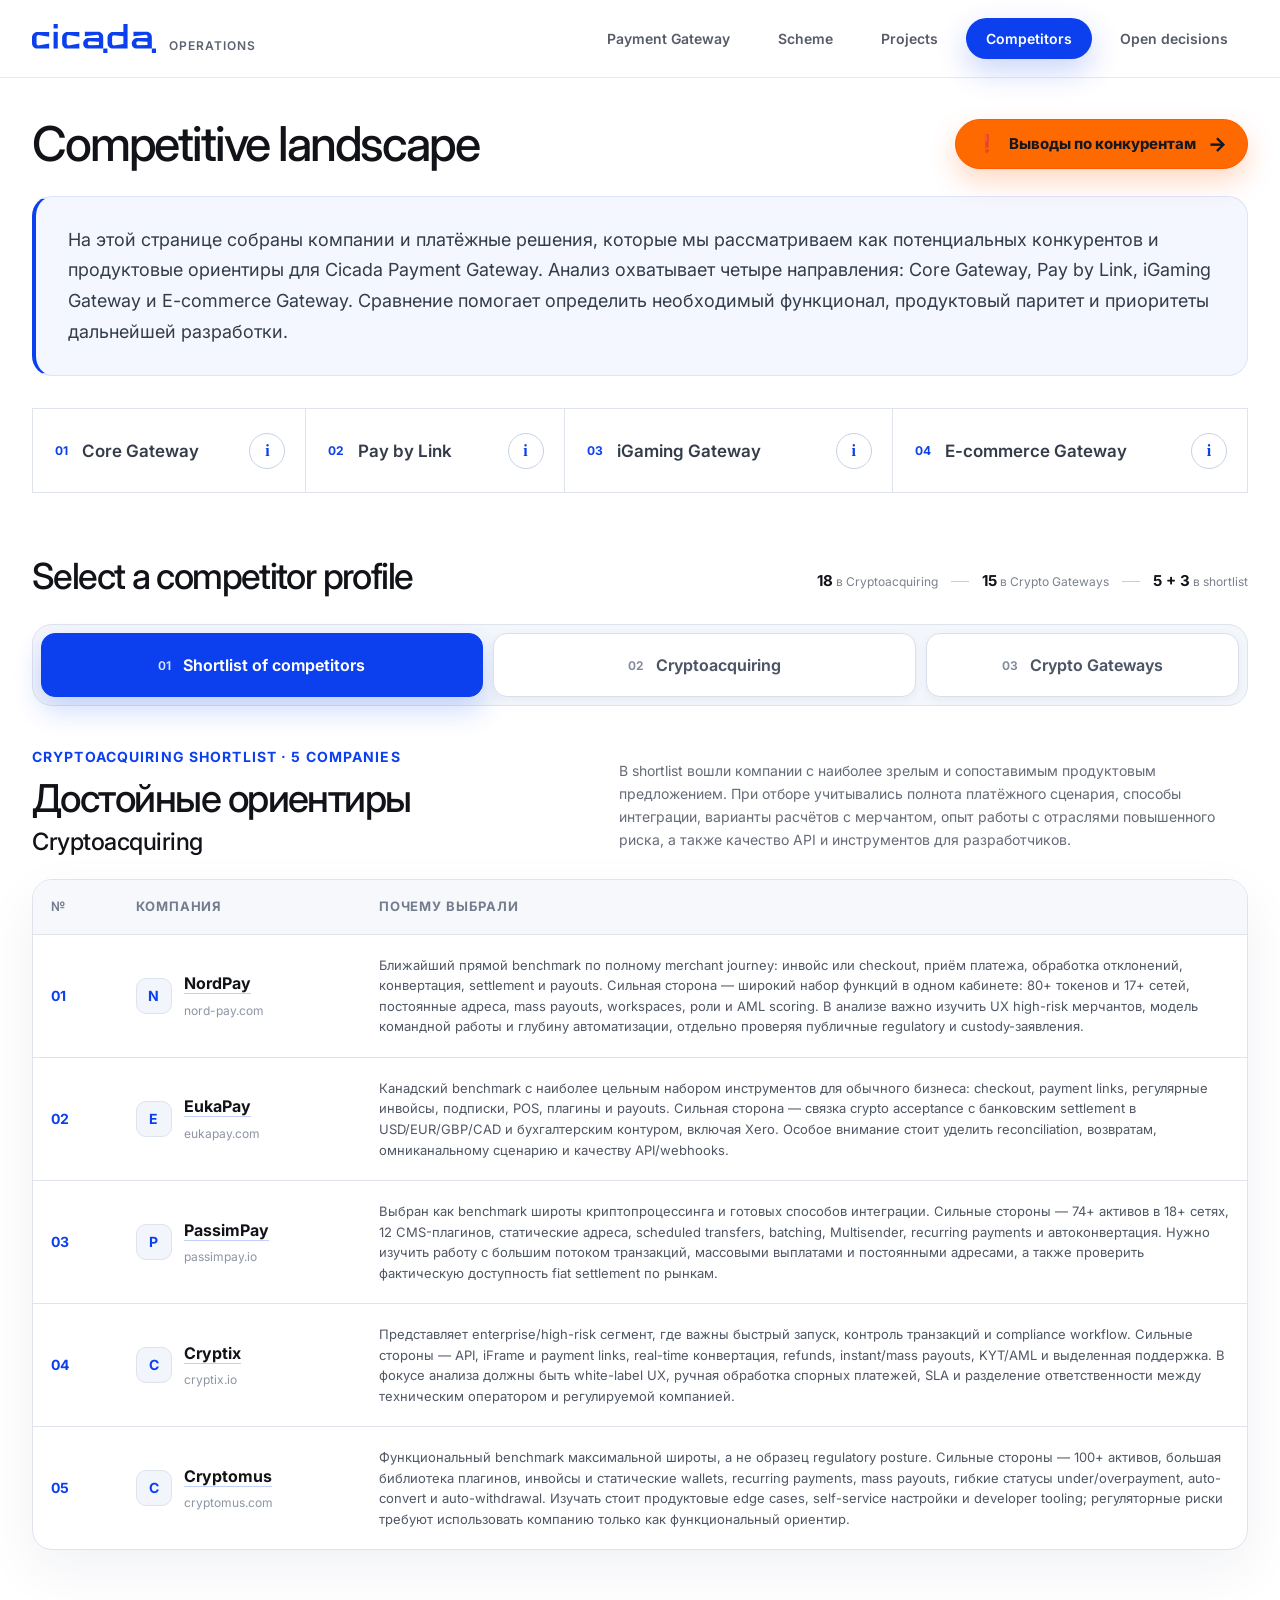
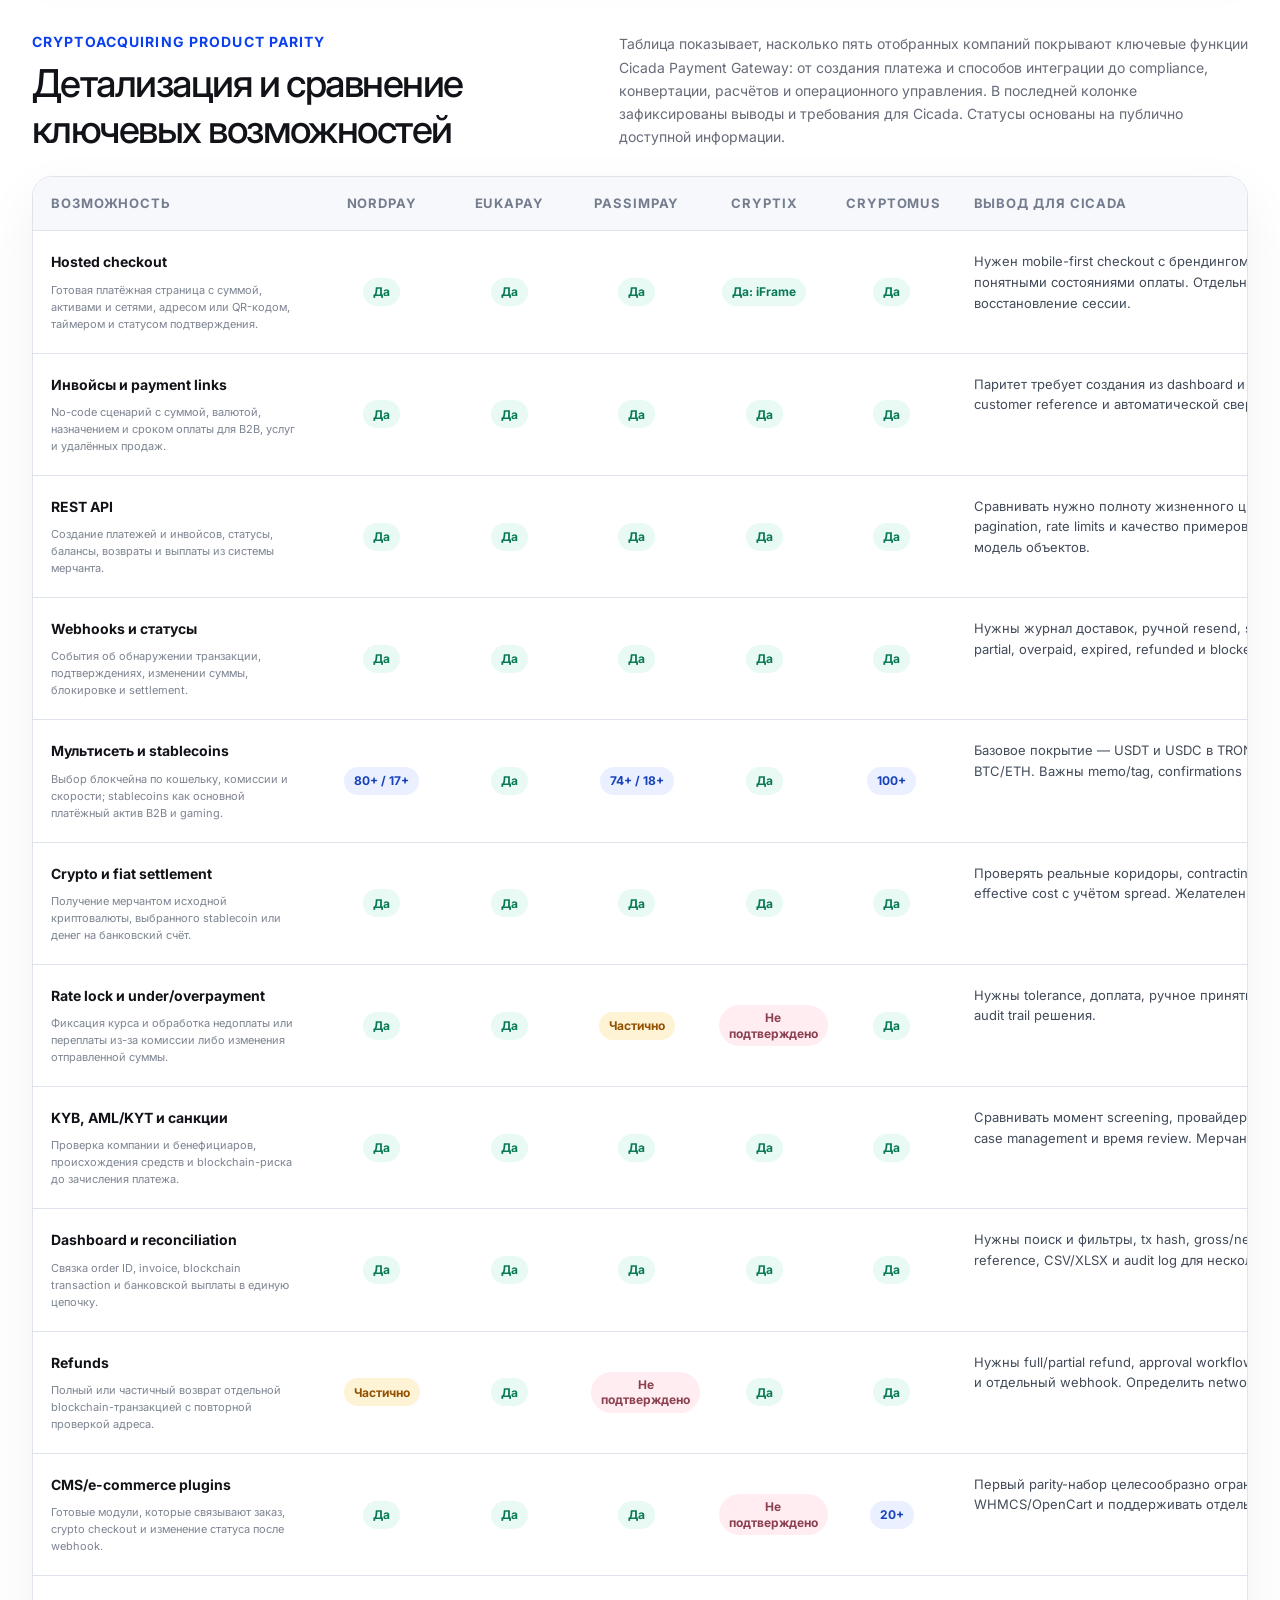
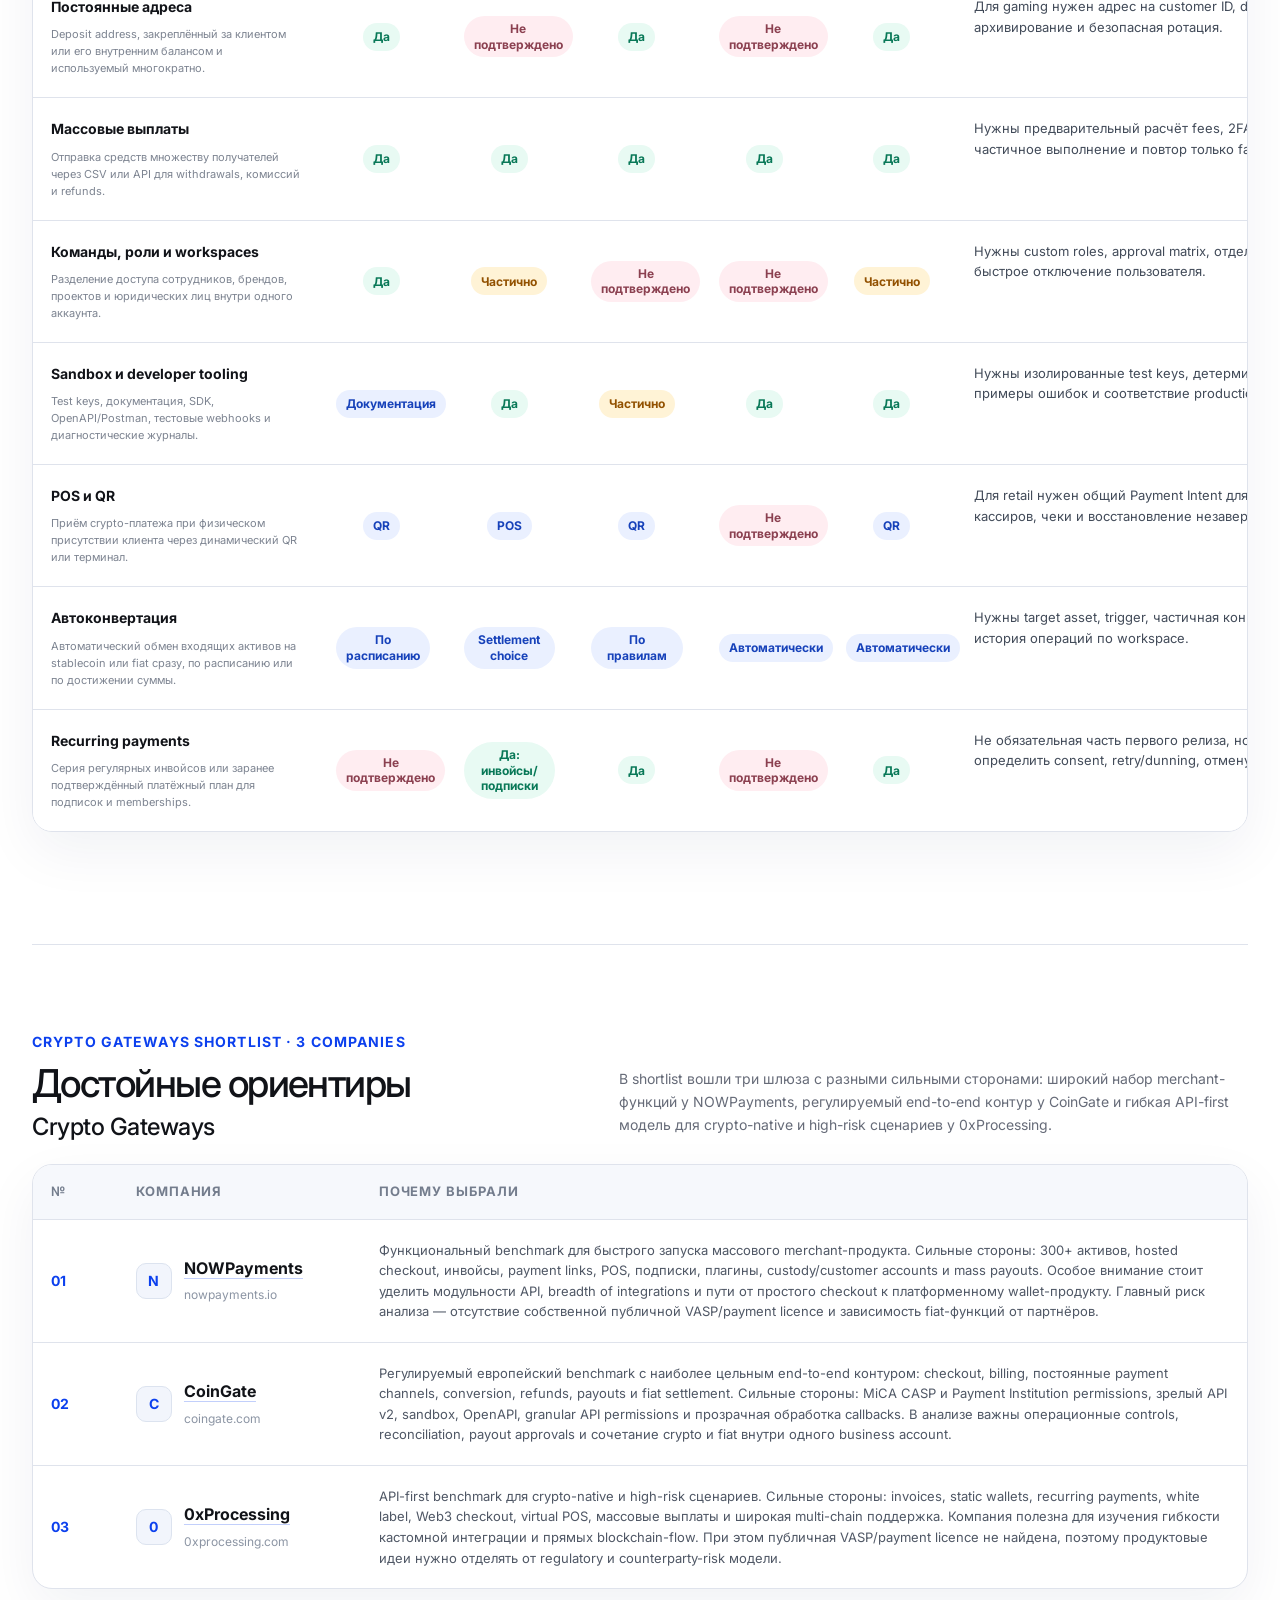
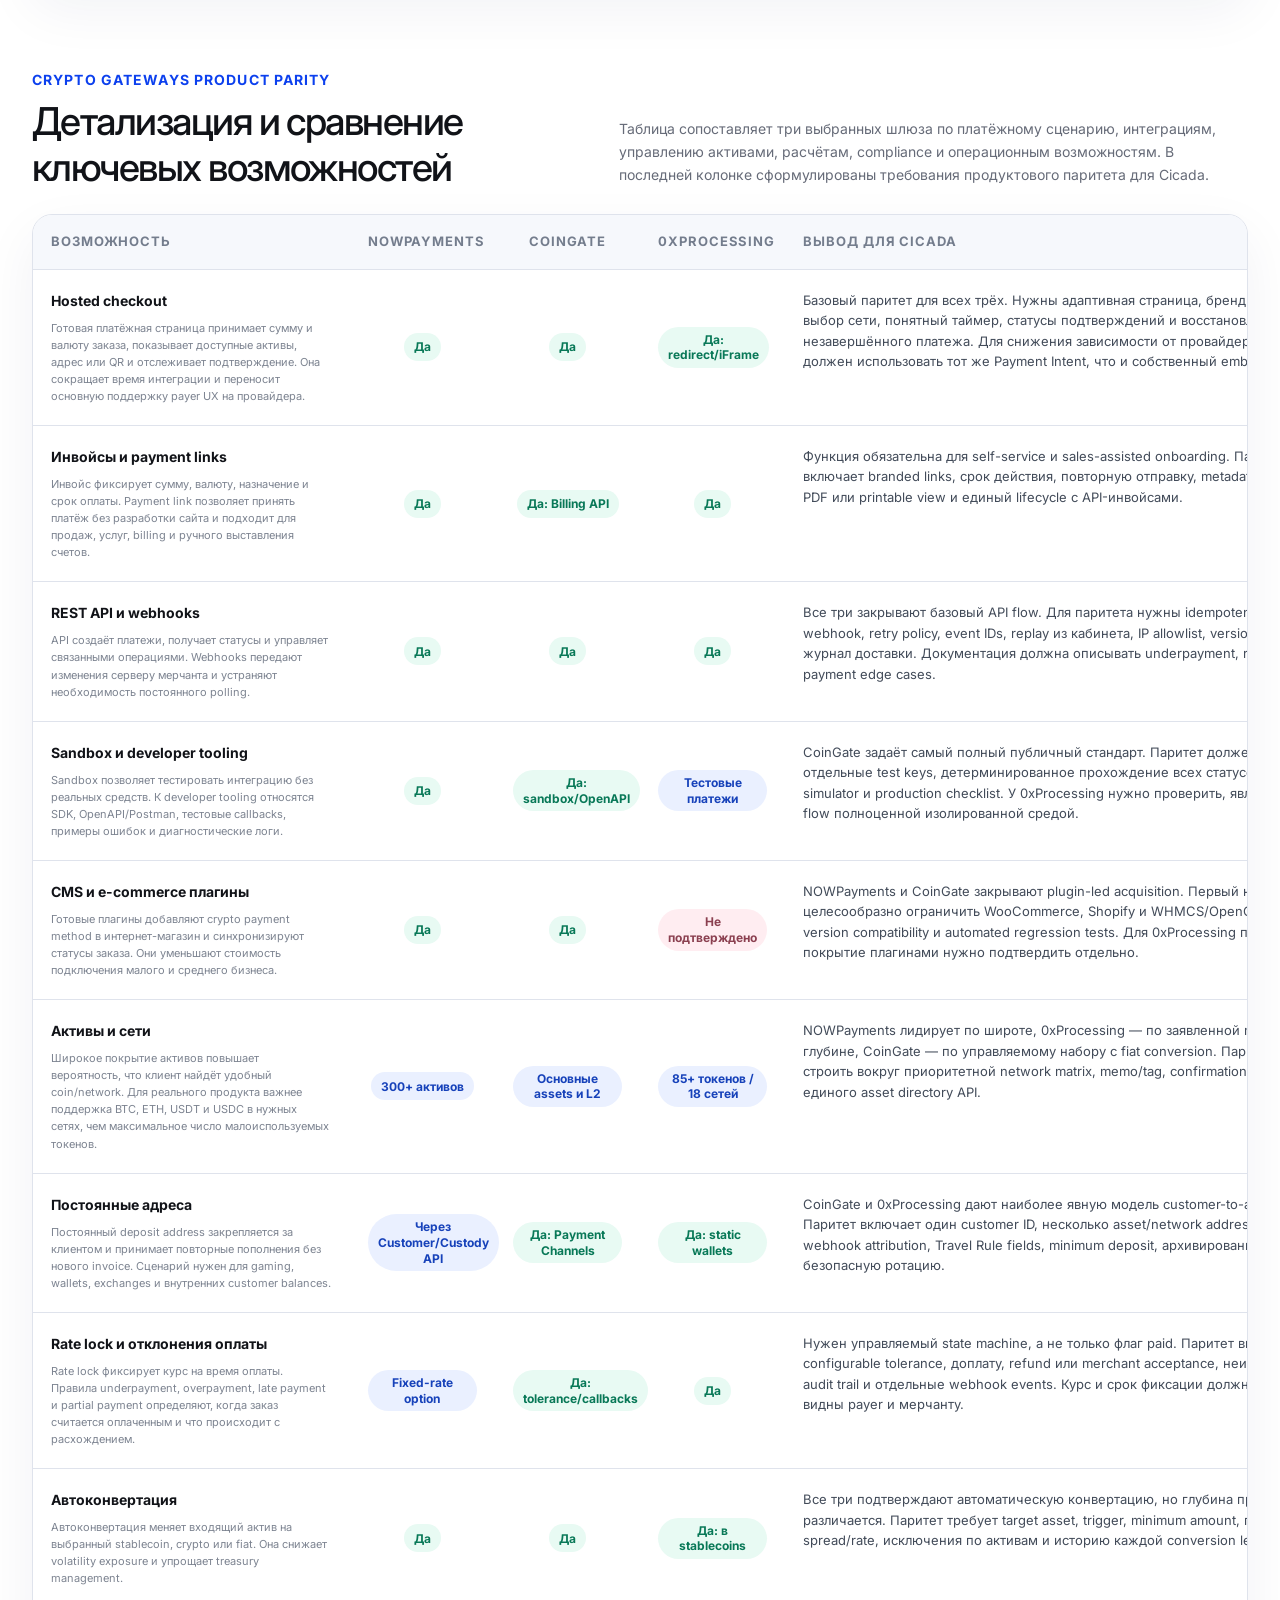
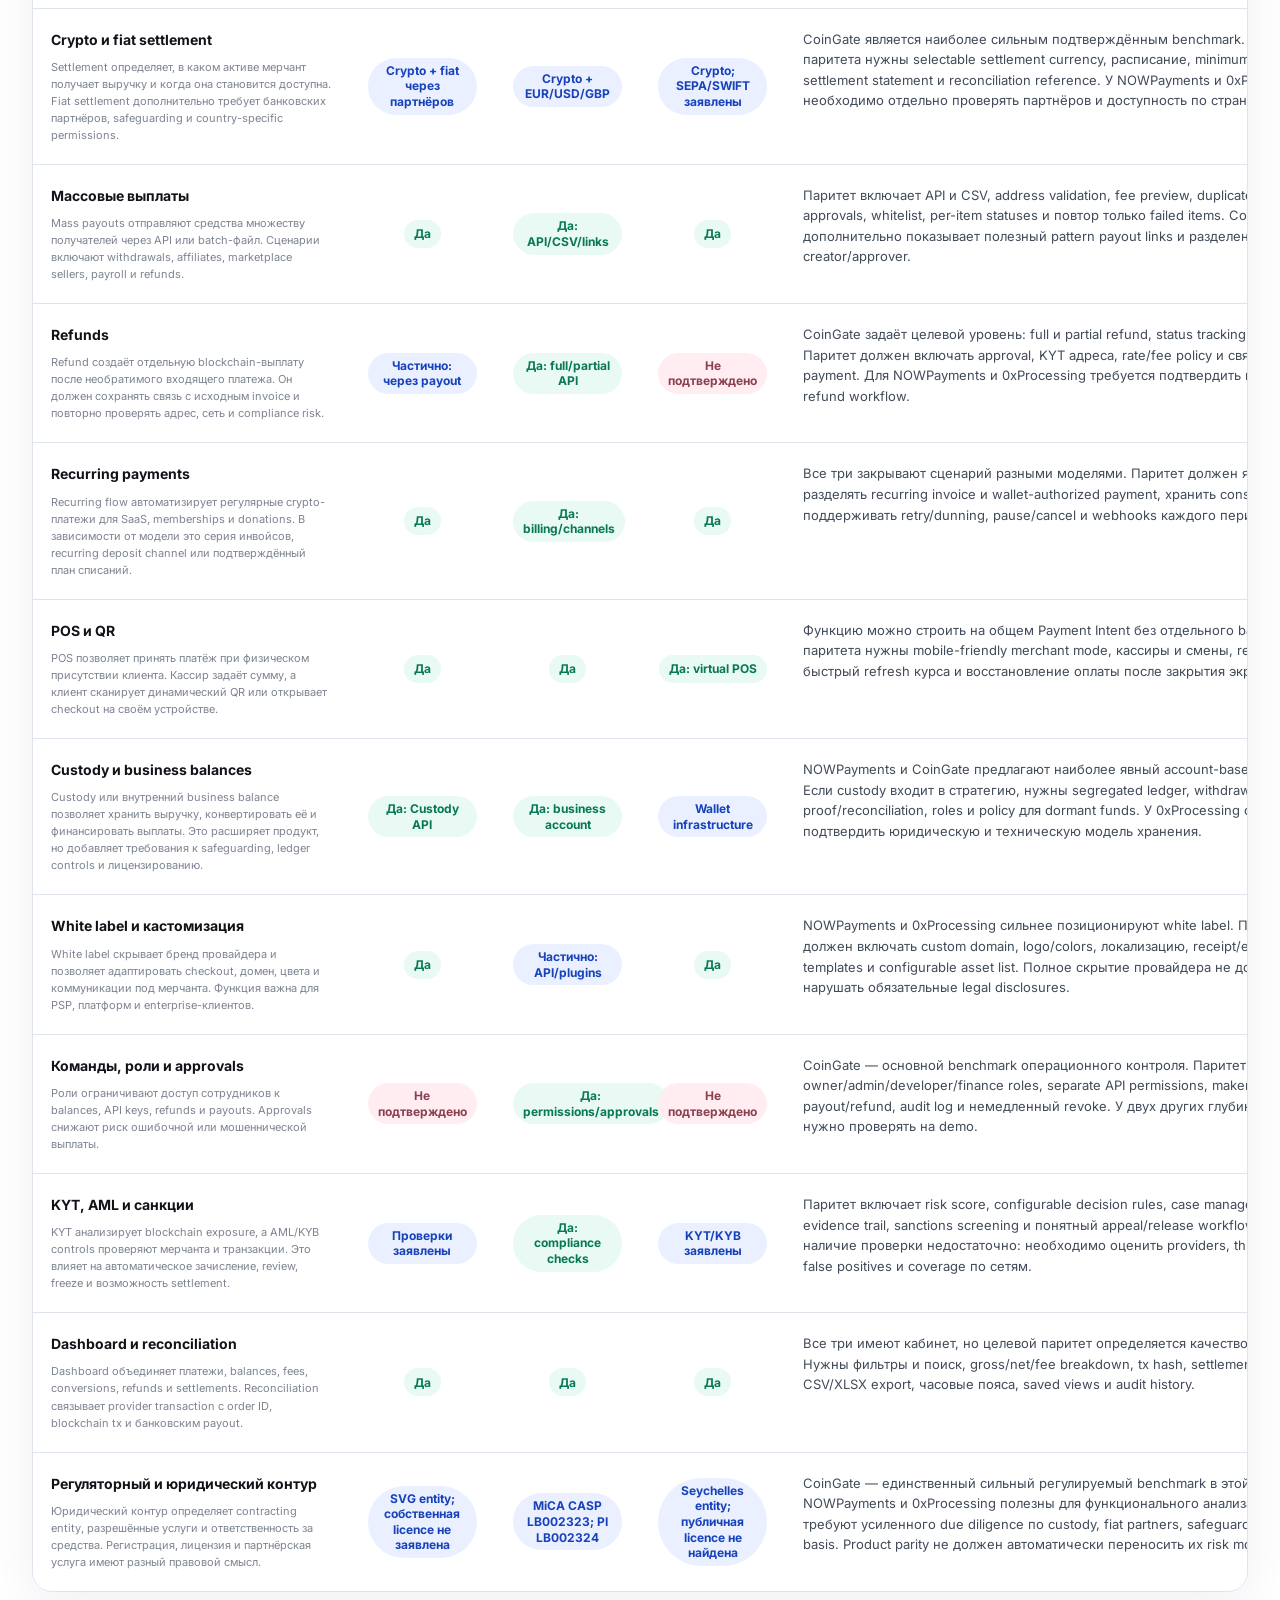
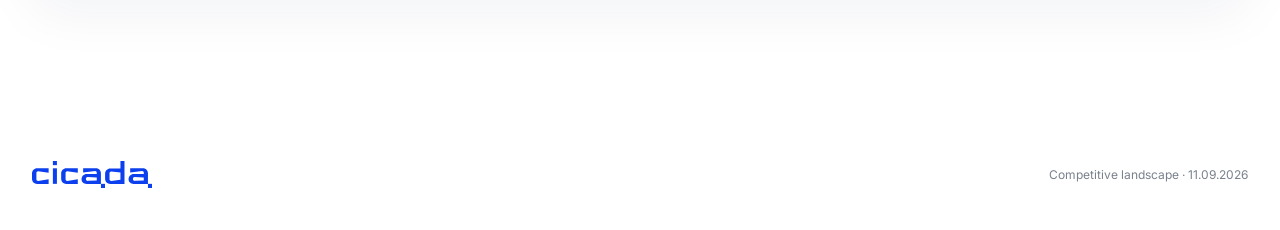
==== public/competitors/index.html @ 73e3964f "Simplify site navigation" ====
<!doctype html>
<html lang="ru">
  <head>
    <meta charset="UTF-8" />
    <meta name="viewport" content="width=device-width, initial-scale=1.0" />
    <meta name="description" content="Конкурентная карта Cicada Payment Gateway: shortlist, канадские криптоэквайринги и сравнительный продуктовый паритет." />
    <meta name="theme-color" content="#ff5a00" />
    <title>Competitors — Cicada Operations</title>
    <link rel="icon" href="../assets/favicon.svg?v=20260910-3" type="image/svg+xml" sizes="any" />
    <link rel="stylesheet" href="../styles.css?v=20260911-19" />
    <script src="./competitors.js?v=20260911-7" defer></script>
  </head>
  <body>
    <header class="site-header">
      <a class="brand" href="../index.html" aria-label="Cicada Operations — главная"><img src="../assets/cicada-wordmark-blue.svg?v=20260910-2" alt="Cicada" /><span>Operations</span></a>
      <nav class="site-nav" aria-label="Главная навигация"><a class="nav-link" href="../payment-gateway.html">Payment Gateway</a><a class="nav-link" href="../scheme.html">Scheme</a><a class="nav-link" href="../projects.html">Projects</a><a class="nav-link active" href="./" aria-current="page">Competitors</a><a class="nav-link" href="../open-decisions/">Open decisions</a></nav>
    </header>

    <main class="competitors-page">
      <section class="competitors-intro section-shell">
        <div class="competitors-title-row">
          <h1 class="competitors-title">Competitive landscape</h1>
          <a class="competitors-conclusions-link" href="/Conclusions"><span class="competitors-conclusions-alert" aria-hidden="true">❗</span> Выводы по конкурентам <span aria-hidden="true">→</span></a>
        </div>
        <div class="competitors-summary">
          <p>На этой странице собраны компании и платёжные решения, которые мы рассматриваем как потенциальных конкурентов и продуктовые ориентиры для Cicada Payment Gateway. Анализ охватывает четыре направления: Core Gateway, Pay by Link, iGaming Gateway и E-commerce Gateway. Сравнение помогает определить необходимый функционал, продуктовый паритет и приоритеты дальнейшей разработки.</p>
        </div>
        <div class="gateway-products" aria-label="Продукты Cicada Payment Gateway">
          <article class="gateway-product">
            <div class="gateway-product-label"><b>01</b><span>Core Gateway</span></div>
            <button class="product-info-toggle" type="button" aria-expanded="false" aria-controls="core-product-info" aria-label="Подробнее о Cicada Core">i</button>
            <div class="product-info" id="core-product-info">
              <p>Cicada Core рассматривается не как отдельный клиентский продукт, а как общая платформа, на которой работают три продукта: Pay by Link, iGaming Gateway и E-commerce Gateway. В дальнейшем в Core будут добавляться новые платёжные шлюзы и субпродукты.</p>
              <a href="#">Подробнее <span aria-hidden="true">→</span></a>
            </div>
          </article>
          <article class="gateway-product">
            <div class="gateway-product-label"><b>02</b><span>Pay by Link</span></div>
            <button class="product-info-toggle" type="button" aria-expanded="false" aria-controls="pay-by-link-product-info" aria-label="Подробнее о Pay by Link">i</button>
            <div class="product-info" id="pay-by-link-product-info">
              <p>Pay by Link — инструмент для приёма платежей в цифровых активах без технической интеграции с сайтом или приложением мерчанта.</p>
              <p>Мерчант создаёт счёт в личном кабинете Cicada, получает уникальную ссылку или QR-код и самостоятельно отправляет его клиенту через email, мессенджер, социальную сеть, SMS или другой канал. Клиент открывает платёжную страницу и переводит выбранную криптовалюту. Cicada отслеживает платёж и показывает мерчанту его актуальный статус.</p>
              <a href="#">Подробнее <span aria-hidden="true">→</span></a>
            </div>
          </article>
          <article class="gateway-product">
            <div class="gateway-product-label"><b>03</b><span>iGaming Gateway</span></div>
            <button class="product-info-toggle" type="button" aria-expanded="false" aria-controls="igaming-product-info" aria-label="Подробнее об iGaming Gateway">i</button>
            <div class="product-info" id="igaming-product-info">
              <p>iGaming Gateway — специализированное решение для пополнения игрового аккаунта цифровыми активами и последующего расчёта с оператором платформы в фиатной валюте или криптовалюте.</p>
              <p>Продукт может подключаться напрямую к системе оператора либо через используемую им игровую платформу. В дальнейшем решение также может поддерживать выплаты игрокам.</p>
              <a href="#">Подробнее <span aria-hidden="true">→</span></a>
            </div>
          </article>
          <article class="gateway-product">
            <div class="gateway-product-label"><b>04</b><span>E-commerce Gateway</span></div>
            <button class="product-info-toggle" type="button" aria-expanded="false" aria-controls="ecommerce-product-info" aria-label="Подробнее об E-commerce Gateway">i</button>
            <div class="product-info" id="ecommerce-product-info">
              <p>E-commerce Gateway — способ встроить оплату цифровыми активами непосредственно в checkout интернет-магазина, маркетплейса, SaaS-сервиса или платформы цифровых товаров.</p>
              <p>В отличие от Pay by Link, платёж создаётся автоматически на основании заказа в системе мерчанта. Cicada получает итоговую сумму, проводит клиента через оплату и возвращает системе мерчанта статус транзакции.</p>
              <a href="#">Подробнее <span aria-hidden="true">→</span></a>
            </div>
          </article>
        </div>
      </section>

      <section class="competitor-explorer section-shell" aria-labelledby="competitor-selector-title">
        <div class="competitor-selector-heading">
          <h2 id="competitor-selector-title">Select a competitor profile</h2>
          <p><strong>18</strong> в Cryptoacquiring <span></span> <strong>15</strong> в Crypto Gateways <span></span> <strong>5 + 3</strong> в shortlist</p>
        </div>

        <div class="competitor-tabs" role="tablist" aria-label="Разделы конкурентного анализа">
          <button class="competitor-tab active" type="button" role="tab" aria-selected="true" aria-controls="shortlist-panel" id="shortlist-tab" data-view="shortlist"><span>01</span>Shortlist of competitors</button>
          <button class="competitor-tab" type="button" role="tab" aria-selected="false" aria-controls="registry-panel" id="registry-tab" data-view="registry"><span>02</span>Cryptoacquiring</button>
          <button class="competitor-tab" type="button" role="tab" aria-selected="false" aria-controls="gateways-panel" id="gateways-tab" data-view="gateways"><span>03</span>Crypto Gateways</button>
        </div>

        <section class="competitor-panel active" id="shortlist-panel" role="tabpanel" aria-labelledby="shortlist-tab">
          <div class="shortlist-group">
            <div class="panel-heading"><div><p class="panel-kicker">CRYPTOACQUIRING SHORTLIST · 5 COMPANIES</p><h3>Достойные ориентиры<span class="heading-subline">Cryptoacquiring</span></h3></div><p>В shortlist вошли компании с наиболее зрелым и сопоставимым продуктовым предложением. При отборе учитывались полнота платёжного сценария, способы интеграции, варианты расчётов с мерчантом, опыт работы с отраслями повышенного риска, а также качество API и инструментов для разработчиков.</p></div>
            <div class="data-table-wrap shortlist-table-wrap">
              <table class="competitor-data-table shortlist-table"><thead><tr><th>№</th><th>Компания</th><th>Почему выбрали</th></tr></thead><tbody id="shortlist-body"></tbody></table>
            </div>

            <div class="comparison-heading" id="cryptoacquiring-parity"><div><p class="panel-kicker">CRYPTOACQUIRING PRODUCT PARITY</p><h3>Детализация и сравнение ключевых возможностей</h3></div><p>Таблица показывает, насколько пять отобранных компаний покрывают ключевые функции Cicada Payment Gateway: от создания платежа и способов интеграции до compliance, конвертации, расчётов и операционного управления. В последней колонке зафиксированы выводы и требования для Cicada. Статусы основаны на публично доступной информации.</p></div>
            <div class="data-table-wrap comparison-table-wrap">
              <table class="competitor-data-table comparison-table"><thead><tr><th>Возможность</th><th>NordPay</th><th>EukaPay</th><th>PassimPay</th><th>Cryptix</th><th>Cryptomus</th><th>Вывод для Cicada</th></tr></thead><tbody id="comparison-body"></tbody></table>
            </div>
          </div>

          <div class="shortlist-group gateway-shortlist-group" id="gateway-shortlist">
            <div class="panel-heading"><div><p class="panel-kicker">CRYPTO GATEWAYS SHORTLIST · 3 COMPANIES</p><h3>Достойные ориентиры<span class="heading-subline">Crypto Gateways</span></h3></div><p>В shortlist вошли три шлюза с разными сильными сторонами: широкий набор merchant-функций у NOWPayments, регулируемый end-to-end контур у CoinGate и гибкая API-first модель для crypto-native и high-risk сценариев у 0xProcessing.</p></div>
            <div class="data-table-wrap shortlist-table-wrap">
              <table class="competitor-data-table shortlist-table"><thead><tr><th>№</th><th>Компания</th><th>Почему выбрали</th></tr></thead><tbody id="gateway-shortlist-body"></tbody></table>
            </div>

            <div class="comparison-heading" id="gateway-parity"><div><p class="panel-kicker">CRYPTO GATEWAYS PRODUCT PARITY</p><h3>Детализация и сравнение ключевых возможностей</h3></div><p>Таблица сопоставляет три выбранных шлюза по платёжному сценарию, интеграциям, управлению активами, расчётам, compliance и операционным возможностям. В последней колонке сформулированы требования продуктового паритета для Cicada.</p></div>
            <div class="data-table-wrap comparison-table-wrap">
              <table class="competitor-data-table comparison-table gateway-comparison-table"><thead><tr><th>Возможность</th><th>NOWPayments</th><th>CoinGate</th><th>0xProcessing</th><th>Вывод для Cicada</th></tr></thead><tbody id="gateway-comparison-body"></tbody></table>
            </div>
          </div>
        </section>

        <section class="competitor-panel" id="registry-panel" role="tabpanel" aria-labelledby="registry-tab" hidden>
          <div class="panel-heading"><div><p class="panel-kicker">CANADA REGISTER · 18 COMPANIES</p><h3>Криптоэквайринг<span class="heading-subline">Canada MSB</span></h3></div><p>В этом разделе показаны только компании, для которых в исследовании найдено юридическое лицо в Канаде. Регистрация FINTRAC относится к AML/ATF-надзору и не является лицензией или одобрением бизнеса.</p></div>
          <div class="data-table-wrap registry-table-wrap">
            <table class="competitor-data-table registry-table"><thead><tr><th>№</th><th>Бренд и сайт</th><th>Продукт / сценарий</th><th>Канадское юрлицо / регистрация</th><th>Оговорки / риски</th></tr></thead><tbody id="registry-body"></tbody></table>
          </div>
        </section>

        <section class="competitor-panel" id="gateways-panel" role="tabpanel" aria-labelledby="gateways-tab" hidden>
          <div class="panel-heading"><div><p class="panel-kicker">CRYPTO GATEWAYS · 15 COMPANIES</p><h3>Криптоплатёжные шлюзы</h3></div><p>В выборку включены прямые и близкие к прямым криптоплатёжные шлюзы. Регистрация MSB/VASP и отраслевые сертификаты не равны банковской или платёжной лицензии: регуляторный статус необходимо сопоставлять с конкретным юридическим лицом, услугой и страной мерчанта.</p></div>
          <div class="data-table-wrap gateway-table-wrap">
            <table class="competitor-data-table gateway-table"><thead><tr><th>№</th><th>Бренд и сайт</th><th>Платёжный продукт</th><th>Интеграция и автоматизация</th><th>Settlement / payouts</th><th>Активы и покрытие</th><th>Юрлицо / регистрация</th><th>Лицензии / регуляторный статус</th><th>Оговорки и due diligence</th></tr></thead><tbody id="gateways-body"></tbody></table>
          </div>
        </section>
      </section>
    </main>

    <footer class="site-footer section-shell"><img src="../assets/cicada-wordmark-blue.svg?v=20260910-2" alt="Cicada" /><p>Competitive landscape · 11.09.2026</p></footer>
  </body>
</html>
---- public/styles.css ----
@import url("https://fonts.googleapis.com/css2?family=Inter:wght@400;500;600;700&display=swap");

:root {
  --blue: #0c40ee;
  --ink: #111318;
  --muted: #666b78;
  --line: #dfe3ec;
  --soft: #f4f7ff;
  --navy: #071431;
  font-family: Inter, Arial, sans-serif;
  color: var(--ink);
  background: #fff;
  font-synthesis: none;
}

* { box-sizing: border-box; }
html { scroll-behavior: smooth; }
body { margin: 0; min-width: 320px; background: #fff; }
a { color: inherit; text-decoration: none; }
img { display: block; max-width: 100%; }
.section-shell { width: min(100% - 64px, 1220px); margin-inline: auto; }

.site-header {
  position: sticky; top: 0; z-index: 50; display: flex; align-items: center;
  justify-content: space-between; min-height: 78px;
  padding: 0 max(32px, calc((100vw - 1220px) / 2));
  border-bottom: 1px solid rgb(16 22 39 / 9%); background: rgb(255 255 255 / 90%);
  backdrop-filter: blur(18px);
}
.brand { display: flex; align-items: flex-end; gap: 13px; }
.brand img { width: 124px; height: auto; }
.brand span { color: #5c6270; font-size: 12px; font-weight: 600; letter-spacing: .08em; text-transform: uppercase; }
.site-nav { display: flex; align-items: center; gap: 8px; }
.nav-link { padding: 12px 20px; border-radius: 999px; color: #565b66; font-size: 14px; font-weight: 600; transition: .2s ease; }
.nav-link:hover { color: var(--blue); background: var(--soft); }
.nav-link.active { color: #fff; background: var(--blue); box-shadow: 0 12px 30px rgb(12 64 238 / 22%); }

.hero { display: grid; grid-template-columns: 1.02fr .98fr; align-items: center; min-height: 720px; padding-block: 86px; }
.eyebrow { display: flex; align-items: center; gap: 10px; margin: 0 0 28px; color: #626977; font-size: 12px; font-weight: 600; letter-spacing: .09em; text-transform: uppercase; }
.eyebrow span { width: 8px; height: 8px; border-radius: 50%; background: var(--blue); box-shadow: 0 0 0 6px rgb(12 64 238 / 8%); }
h1, h2, h3, p { margin-top: 0; }
h1 { margin-bottom: 30px; font-size: clamp(48px, 5.4vw, 78px); font-weight: 500; line-height: .99; letter-spacing: -.058em; }
h1 em { color: var(--blue); font-style: normal; }
.hero-lead { max-width: 600px; margin-bottom: 36px; color: #545a67; font-size: 18px; line-height: 1.65; }
.primary-button { display: inline-flex; align-items: center; gap: 22px; padding: 15px 18px 15px 22px; border-radius: 999px; color: #fff; background: var(--blue); font-size: 14px; font-weight: 600; box-shadow: 0 18px 40px rgb(12 64 238 / 22%); }
.primary-button span { display: grid; width: 30px; height: 30px; place-items: center; border-radius: 50%; color: var(--blue); background: #fff; }
.hero-visual { position: relative; min-height: 510px; overflow: hidden; border-radius: 34px; background: linear-gradient(145deg, #f7faff, #e8f1ff); }
.hero-visual::before { position: absolute; inset: 8% 12%; border: 1px solid rgb(12 64 238 / 10%); border-radius: 50%; content: ""; transform: scale(1.3); }
.hero-visual img { width: 100%; min-height: 510px; object-fit: cover; object-position: 60% center; }
.signal-card { position: absolute; right: 24px; bottom: 24px; display: flex; align-items: center; gap: 13px; padding: 14px 18px; border: 1px solid rgb(255 255 255 / 72%); border-radius: 16px; background: rgb(255 255 255 / 82%); box-shadow: 0 18px 48px rgb(29 53 100 / 18%); backdrop-filter: blur(14px); }
.signal-dot { width: 11px; height: 11px; border-radius: 50%; background: #2bd898; box-shadow: 0 0 0 6px rgb(43 216 152 / 13%); }
.signal-card div { display: grid; gap: 3px; }
.signal-card small { color: #89909e; font-size: 9px; letter-spacing: .1em; }
.signal-card strong { font-size: 13px; }

.metrics-band { border-block: 1px solid var(--line); background: #fbfcff; }
.metrics-grid { display: grid; grid-template-columns: repeat(4, 1fr); }
.metrics-grid div { display: flex; gap: 16px; padding: 24px 28px; border-right: 1px solid var(--line); color: #505766; font-size: 13px; }
.metrics-grid div:first-child { border-left: 1px solid var(--line); }
.metrics-grid strong { color: var(--blue); }

.content-section { padding-block: 128px; }
.section-heading { display: grid; grid-template-columns: 1.3fr .7fr; gap: 72px; align-items: end; margin-bottom: 64px; }
.section-heading h2 { margin-bottom: 0; font-size: clamp(42px, 4.4vw, 64px); font-weight: 500; line-height: 1.03; letter-spacing: -.05em; }
.section-heading > p { margin-bottom: 5px; color: var(--muted); font-size: 16px; line-height: 1.65; }
.feature-grid { display: grid; gap: 0; border-top: 1px solid var(--line); border-left: 1px solid var(--line); }
.four-columns { grid-template-columns: repeat(4, 1fr); }
.feature-card { min-height: 340px; padding: 28px; border-right: 1px solid var(--line); border-bottom: 1px solid var(--line); background: #fff; }
.feature-card.accent-card { color: #fff; background: var(--blue); }
.card-number { display: grid; width: 36px; height: 36px; margin-bottom: 72px; place-items: center; border: 1px solid currentColor; border-radius: 50%; font-size: 11px; }
.card-label, .channel-card > span { margin-bottom: 12px; color: var(--blue); font-size: 10px; font-weight: 700; letter-spacing: .1em; text-transform: uppercase; }
.accent-card .card-label { color: #fff; }
.feature-card h3 { margin-bottom: 16px; font-size: 22px; font-weight: 600; letter-spacing: -.03em; }
.feature-card > p:last-child { color: var(--muted); font-size: 14px; line-height: 1.65; }
.accent-card > p:last-child { color: rgb(255 255 255 / 76%); }

.dark-section { padding-block: 128px; color: #fff; background: radial-gradient(circle at 84% 12%, rgb(23 79 255 / 36%), transparent 34%), var(--navy); }
.eyebrow.light { color: #aebbd8; }
.eyebrow.light span { background: #6f91ff; box-shadow: 0 0 0 6px rgb(111 145 255 / 10%); }
.dark-heading > p { color: #aeb8cf; }
.use-case-list { border-top: 1px solid rgb(255 255 255 / 16%); }
.use-case-list article { display: grid; grid-template-columns: 70px 1fr 1fr; gap: 40px; align-items: start; padding: 34px 0; border-bottom: 1px solid rgb(255 255 255 / 16%); }
.case-index { color: #7192ff; font-size: 13px; font-weight: 600; }
.use-case-list small { color: #8495ba; font-size: 10px; font-weight: 700; letter-spacing: .1em; text-transform: uppercase; }
.use-case-list h3 { margin: 8px 0 0; font-size: 25px; font-weight: 500; letter-spacing: -.03em; }
.use-case-list article > p { margin: 0; color: #aeb8cf; font-size: 14px; line-height: 1.65; }

.channel-grid { display: grid; grid-template-columns: repeat(4, 1fr); gap: 14px; }
.channel-card { min-height: 280px; padding: 28px; border: 1px solid var(--line); border-radius: 20px; background: #fff; }
.channel-card.featured { color: #fff; border-color: var(--blue); background: var(--blue); box-shadow: 0 24px 55px rgb(12 64 238 / 20%); }
.channel-card.featured > span, .channel-card.featured p { color: rgb(255 255 255 / 78%); }
.channel-card.wide { grid-column: span 2; min-height: 220px; background: linear-gradient(120deg, #f5f8ff, #fff); }
.channel-card h3 { margin: 62px 0 15px; font-size: 24px; font-weight: 600; letter-spacing: -.035em; }
.channel-card.wide h3 { margin-top: 42px; }
.channel-card p { margin: 0; color: var(--muted); font-size: 14px; line-height: 1.65; }
.core-note { display: grid; grid-template-columns: 1fr 3fr; gap: 30px; margin-top: 14px; padding: 28px 32px; border-radius: 18px; color: #fff; background: var(--navy); }
.core-note span { color: #7d96dc; font-size: 11px; font-weight: 700; letter-spacing: .1em; text-transform: uppercase; }
.core-note p { margin: 0; font-size: 15px; line-height: 1.55; }

.matching-section { padding-block: 128px; background: #f4f7fb; }
.matching-table { border-top: 1px solid #cfd5e1; }
.matching-row { display: grid; grid-template-columns: 1.25fr 1fr .8fr; gap: 36px; align-items: center; padding: 24px 0; border-bottom: 1px solid #cfd5e1; }
.matching-head { padding-block: 12px; color: #858b97; font-size: 10px; font-weight: 700; letter-spacing: .1em; text-transform: uppercase; }
.matching-row > div { display: grid; grid-template-columns: 34px 1fr; align-items: center; }
.matching-row b { color: var(--blue); font-size: 11px; grid-row: span 2; }
.matching-row strong { font-size: 15px; }
.matching-row small { margin-top: 4px; color: #8a909b; font-size: 9px; letter-spacing: .08em; text-transform: uppercase; }
.matching-row p { margin: 0; color: #5d6370; font-size: 13px; line-height: 1.5; }
.verification-note { margin: 30px 0 0; padding-left: 18px; border-left: 3px solid var(--blue); color: #4f5663; font-size: 14px; line-height: 1.6; }

.closing-section { padding-block: 120px; color: #fff; background: linear-gradient(125deg, #0b37d3, #0c40ee 58%, #436dff); }
.closing-inner h2 { max-width: 900px; margin-bottom: 26px; font-size: clamp(44px, 5.3vw, 76px); font-weight: 500; line-height: 1.02; letter-spacing: -.052em; }
.closing-inner > p:last-child { max-width: 600px; margin-bottom: 0; color: rgb(255 255 255 / 76%); font-size: 17px; line-height: 1.6; }
.site-footer { display: flex; align-items: center; justify-content: space-between; min-height: 110px; }
.site-footer img { width: 120px; }
.site-footer p { margin: 0; color: #7a808c; font-size: 12px; }
.empty-page { min-height: calc(100vh - 78px); background: #fff; }

.scheme-page { overflow: hidden; }
.scheme-intro { display: grid; grid-template-columns: 1.05fr .95fr; gap: 70px; align-items: end; padding-block: 104px 78px; }
.scheme-intro .eyebrow { grid-column: 1 / -1; margin-bottom: -30px; }
.scheme-intro h1 { margin: 0; }
.scheme-intro > p:last-child { margin: 0 0 7px; color: var(--muted); font-size: 16px; line-height: 1.7; }
.scheme-canvas { padding: 46px; border-radius: 34px; color: #fff; background: radial-gradient(circle at 82% 6%, rgb(33 86 255 / 24%), transparent 27%), #101526; box-shadow: 0 34px 90px rgb(7 20 49 / 18%); }
.scheme-stage { width: 100%; }
.scheme-label { margin: 0 0 12px; color: #909bb4; font-size: 11px; font-weight: 600; letter-spacing: .06em; text-transform: uppercase; }
.scheme-grid { display: grid; gap: 12px; }
.scheme-grid-four { grid-template-columns: repeat(4, 1fr); }
.scheme-grid-three { grid-template-columns: repeat(3, 1fr); }
.scheme-grid-five { grid-template-columns: repeat(5, 1fr); }
.scheme-card, .scheme-layer { display: flex; flex-direction: column; align-items: center; justify-content: center; min-height: 88px; padding: 18px; border: 1px solid rgb(255 255 255 / 12%); border-radius: 14px; text-align: center; background: rgb(255 255 255 / 5%); }
.scheme-card strong, .scheme-layer strong { font-size: 14px; font-weight: 600; }
.scheme-card span, .scheme-layer span { margin-top: 9px; color: #949db2; font-size: 12px; line-height: 1.45; }
.scheme-arrow { padding: 12px 0; color: #7583a1; text-align: center; font-size: 25px; font-weight: 300; line-height: 1; }
.scheme-layer { min-height: 82px; }
.scheme-layer-control { border-color: rgb(209 184 80 / 32%); background: rgb(209 184 80 / 20%); }
.scheme-layer-orchestration { border-color: rgb(73 128 255 / 70%); background: rgb(73 128 255 / 16%); }
.scheme-layer-ledger { border-color: rgb(237 123 183 / 66%); background: rgb(237 123 183 / 18%); }
.scheme-external { padding-top: 18px; border-top: 1px solid rgb(255 255 255 / 12%); }
.scheme-external .scheme-card { min-height: 64px; }
.channel-difference { display: grid; grid-template-columns: .75fr 1.25fr; gap: 90px; padding-block: 128px; }
.channel-difference-heading h2 { margin: 0; font-size: clamp(42px, 4.4vw, 64px); font-weight: 500; line-height: 1.03; letter-spacing: -.05em; }
.difference-list { border-top: 1px solid var(--line); }
.difference-list article { display: grid; grid-template-columns: 54px 1fr; gap: 18px; padding: 27px 0; border-bottom: 1px solid var(--line); }
.difference-list b { padding-top: 4px; color: var(--blue); font-size: 11px; }
.difference-list h3 { margin-bottom: 7px; font-size: 22px; font-weight: 600; letter-spacing: -.03em; }
.difference-list p { margin: 0; color: var(--muted); font-size: 15px; line-height: 1.6; }
.reveal-enabled .reveal-step { opacity: 0; transform: translateY(24px); transition: opacity .62s ease var(--reveal-delay, 0ms), transform .62s cubic-bezier(.22, 1, .36, 1) var(--reveal-delay, 0ms); }
.reveal-enabled .reveal-step.is-visible { opacity: 1; transform: none; }

@media (max-width: 980px) {
  .hero { grid-template-columns: 1fr; gap: 54px; padding-block: 70px; }
  .hero-visual, .hero-visual img { min-height: 450px; }
  .four-columns, .channel-grid { grid-template-columns: repeat(2, 1fr); }
  .section-heading { grid-template-columns: 1fr; gap: 28px; }
  .feature-card { min-height: 300px; }
  .card-number { margin-bottom: 48px; }
  .scheme-intro { grid-template-columns: 1fr; gap: 30px; }
  .scheme-intro .eyebrow { margin-bottom: 0; }
  .scheme-grid-four, .scheme-grid-five { grid-template-columns: repeat(2, 1fr); }
  .channel-difference { grid-template-columns: 1fr; gap: 50px; }
}

@media (max-width: 680px) {
  .section-shell { width: min(100% - 32px, 1220px); }
  .site-header { min-height: 70px; padding-inline: 16px; }
  .brand img { width: 72px; }
  .brand span { display: none; }
  .site-nav { gap: 3px; }
  .nav-link { padding: 8px 6px; font-size: 10px; }
  .hero { min-height: auto; padding-block: 54px; }
  .hero-lead { font-size: 16px; }
  .hero-visual, .hero-visual img { min-height: 330px; }
  .hero-visual { border-radius: 24px; }
  .signal-card { right: 14px; bottom: 14px; }
  .metrics-grid { grid-template-columns: repeat(2, 1fr); }
  .metrics-grid div { border-bottom: 1px solid var(--line); border-left: 0 !important; }
  .content-section, .dark-section, .matching-section { padding-block: 84px; }
  .four-columns, .channel-grid { grid-template-columns: 1fr; }
  .channel-card.wide { grid-column: auto; }
  .feature-card { min-height: 270px; }
  .use-case-list article { grid-template-columns: 42px 1fr; gap: 20px; }
  .use-case-list article > p { grid-column: 2; }
  .core-note { grid-template-columns: 1fr; }
  .matching-head { display: none; }
  .matching-row { grid-template-columns: 1fr; gap: 12px; }
  .matching-row p { padding-left: 34px; }
  .closing-section { padding-block: 84px; }
  .site-footer { min-height: 90px; }
  .scheme-intro { padding-block: 64px 52px; }
  .scheme-intro > p:last-child { font-size: 15px; }
  .scheme-canvas { width: calc(100% - 24px); padding: 24px 14px; border-radius: 24px; }
  .scheme-grid-four, .scheme-grid-three, .scheme-grid-five { grid-template-columns: 1fr; }
  .scheme-card, .scheme-layer { min-height: 78px; padding: 15px 12px; }
  .scheme-layer span { font-size: 11px; }
  .channel-difference { padding-block: 84px; }
}

@media (prefers-reduced-motion: reduce) {
  html { scroll-behavior: auto; }
  .reveal-step { opacity: 1 !important; transform: none !important; transition: none !important; }
}

/* Product portfolio */
.projects-intro { padding-block: 104px 76px; }
.projects-intro-grid { display: grid; grid-template-columns: 1.28fr .72fr; gap: 76px; align-items: end; }
.projects-intro h1 { margin: 0; }
.projects-intro-grid > p { margin: 0 0 8px; color: var(--muted); font-size: 16px; line-height: 1.7; }

.project-workspace { padding-bottom: 128px; }
.project-selector-header { display: flex; align-items: end; justify-content: space-between; gap: 32px; margin-bottom: 28px; }
.selector-label { margin-bottom: 8px; color: var(--blue); font-size: 10px; font-weight: 700; letter-spacing: .1em; text-transform: uppercase; }
.project-selector-header h2 { margin: 0; font-size: 34px; font-weight: 500; letter-spacing: -.04em; }
.project-tabs { display: flex; gap: 8px; padding: 6px; border: 1px solid var(--line); border-radius: 999px; background: #f6f8fc; }
.project-tab { display: flex; align-items: center; gap: 9px; min-height: 42px; padding: 0 17px; border: 0; border-radius: 999px; color: #626976; background: transparent; font: inherit; font-size: 13px; font-weight: 600; cursor: pointer; transition: .2s ease; }
.project-tab span { color: #9aa1ad; font-size: 9px; }
.project-tab:hover { color: var(--blue); background: #fff; }
.project-tab.active { color: #fff; background: var(--blue); box-shadow: 0 10px 24px rgb(12 64 238 / 20%); }
.project-tab.active span { color: #cbd7ff; }
.project-tab:focus-visible { outline: 3px solid rgb(12 64 238 / 22%); outline-offset: 2px; }

.project-summary { display: grid; grid-template-columns: 1.3fr .7fr; gap: 60px; min-height: 260px; padding: 40px; border-radius: 26px 26px 0 0; color: #fff; background: radial-gradient(circle at 88% 20%, rgb(65 110 255 / 32%), transparent 30%), var(--navy); }
.project-summary-main > p:first-child { margin-bottom: 42px; color: #7f9dff; font-size: 10px; font-weight: 700; letter-spacing: .1em; }
.project-summary h3 { margin-bottom: 18px; font-size: clamp(30px, 3.7vw, 50px); font-weight: 500; letter-spacing: -.045em; }
.project-summary-main > p:last-child { max-width: 680px; margin: 0; color: #b3bed3; font-size: 15px; line-height: 1.65; }
.project-facts { display: grid; align-content: end; margin: 0; }
.project-facts div { display: grid; grid-template-columns: 1fr 1.25fr; gap: 18px; padding: 13px 0; border-bottom: 1px solid rgb(255 255 255 / 13%); }
.project-facts dt { color: #7f8da8; font-size: 11px; }
.project-facts dd { margin: 0; color: #fff; font-size: 12px; font-weight: 600; }

.work-table-wrap { overflow-x: auto; border-inline: 1px solid var(--line); background: #fff; }
.work-table { width: 100%; min-width: 780px; border-collapse: collapse; table-layout: fixed; }
.work-table th { padding: 15px 20px; border-bottom: 1px solid var(--line); color: #8b919e; background: #f7f9fc; font-size: 9px; font-weight: 700; letter-spacing: .1em; text-align: left; text-transform: uppercase; }
.work-table th:first-child { width: 25%; }
.work-table th:nth-child(2) { width: 51%; }
.work-table th:last-child { width: 24%; }
.work-table td { padding: 20px; border-bottom: 1px solid var(--line); color: #5d6471; font-size: 13px; line-height: 1.55; vertical-align: top; }
.work-table td:first-child { display: grid; grid-template-columns: 32px 1fr; gap: 9px; color: var(--ink); }
.work-table td:first-child span { color: var(--blue); font-size: 10px; font-weight: 700; }
.work-table td:first-child strong { font-size: 13px; }
.work-table td:last-child { color: #303846; font-weight: 600; }
.work-table tbody tr:hover { background: #fafbff; }
.mvp-result { display: grid; grid-template-columns: .25fr 1fr; gap: 28px; padding: 27px 32px; border-radius: 0 0 20px 20px; color: #fff; background: var(--blue); }
.mvp-result span { color: #bbcbff; font-size: 10px; font-weight: 700; letter-spacing: .1em; }
.mvp-result p { margin: 0; font-size: 13px; font-weight: 600; line-height: 1.55; }

.shared-core-section { padding-block: 110px; color: #fff; background: var(--navy); }
.shared-core-grid { display: grid; grid-template-columns: .8fr 1.2fr; gap: 90px; align-items: center; }
.shared-core-grid h2 { margin: 0; font-size: clamp(40px, 4.5vw, 62px); font-weight: 500; line-height: 1.04; letter-spacing: -.05em; }
.core-components { display: grid; grid-template-columns: repeat(3, 1fr); border-top: 1px solid rgb(255 255 255 / 14%); border-left: 1px solid rgb(255 255 255 / 14%); }
.core-components span { display: grid; min-height: 68px; place-items: center; padding: 12px; border-right: 1px solid rgb(255 255 255 / 14%); border-bottom: 1px solid rgb(255 255 255 / 14%); color: #bac5db; font-size: 12px; font-weight: 600; text-align: center; }
.core-components span:nth-child(3n + 2) { color: #fff; background: rgb(12 64 238 / 23%); }

.launch-section { padding-block: 128px; }
.launch-roadmap { position: relative; display: grid; grid-template-columns: repeat(3, 1fr); gap: 14px; }
.launch-roadmap::before { position: absolute; top: -26px; left: 10%; width: 80%; height: 2px; background: linear-gradient(90deg, var(--blue), #7192ff); content: ""; }
.launch-step { min-height: 410px; padding: 30px; border: 1px solid var(--line); border-radius: 20px; background: #fff; }
.launch-step.launch-first { color: #fff; border-color: var(--blue); background: var(--blue); box-shadow: 0 24px 55px rgb(12 64 238 / 18%); }
.launch-step-top { display: flex; align-items: center; justify-content: space-between; gap: 14px; }
.launch-step-top span { color: var(--blue); font-size: 10px; font-weight: 700; letter-spacing: .1em; text-transform: uppercase; }
.launch-first .launch-step-top span { color: #c7d3ff; }
.launch-step-top small { padding: 6px 9px; border: 1px solid var(--line); border-radius: 999px; color: #888f9e; font-size: 9px; font-weight: 600; }
.launch-first .launch-step-top small { border-color: rgb(255 255 255 / 24%); color: #fff; }
.launch-step h3 { margin: 66px 0 16px; font-size: 28px; font-weight: 600; letter-spacing: -.04em; }
.launch-step > p { min-height: 72px; margin-bottom: 26px; color: var(--muted); font-size: 14px; line-height: 1.6; }
.launch-first > p { color: #d0dbff; }
.launch-step ul { display: grid; gap: 10px; margin: 0; padding: 0; list-style: none; }
.launch-step li { position: relative; padding-left: 16px; color: #4f5663; font-size: 12px; line-height: 1.5; }
.launch-step li::before { position: absolute; top: .57em; left: 0; width: 5px; height: 5px; border-radius: 50%; background: var(--blue); content: ""; }
.launch-first li { color: #eef2ff; }
.launch-first li::before { background: #74e1c1; }
.launch-rationale { display: grid; grid-template-columns: repeat(3, 1fr); gap: 38px; margin-top: 62px; padding-top: 36px; border-top: 1px solid var(--line); }
.launch-rationale div { display: grid; grid-template-columns: 30px 1fr; gap: 15px; }
.launch-rationale span { color: var(--blue); font-size: 10px; font-weight: 700; }
.launch-rationale p { margin: 0; color: var(--muted); font-size: 13px; line-height: 1.65; }
.launch-rationale strong { color: var(--ink); }

@media (max-width: 980px) {
  .projects-intro-grid, .project-summary, .shared-core-grid { grid-template-columns: 1fr; gap: 38px; }
  .project-summary-main > p:first-child { margin-bottom: 26px; }
  .project-selector-header { align-items: flex-start; flex-direction: column; }
  .launch-roadmap { grid-template-columns: 1fr; gap: 12px; }
  .launch-roadmap::before { display: none; }
  .launch-step { min-height: auto; }
  .launch-step h3 { margin-top: 38px; }
  .launch-step > p { min-height: 0; }
}

@media (max-width: 680px) {
  .projects-intro { padding-block: 66px 52px; }
  .project-workspace, .launch-section { padding-bottom: 84px; }
  .project-tabs { width: 100%; overflow-x: auto; border-radius: 18px; }
  .project-tab { flex: 1 0 auto; justify-content: center; padding-inline: 13px; }
  .project-summary { min-height: auto; padding: 28px 22px; border-radius: 20px 20px 0 0; }
  .mvp-result { grid-template-columns: 1fr; gap: 10px; padding: 24px 22px; }
  .shared-core-section { padding-block: 84px; }
  .core-components { grid-template-columns: repeat(2, 1fr); }
  .core-components span:nth-child(3n + 2) { color: #bac5db; background: transparent; }
  .core-components span:nth-child(2n) { color: #fff; background: rgb(12 64 238 / 23%); }
  .launch-section { padding-top: 84px; }
  .launch-rationale { grid-template-columns: 1fr; gap: 24px; }
}

/* Competitor landscape */
.competitors-page { overflow: hidden; }
.competitors-intro { padding-block: 40px 64px; }
.competitors-title-row { display: flex; align-items: center; justify-content: space-between; gap: 28px; margin-bottom: 26px; }
.competitors-title { margin: 0; font-size: 48px; font-weight: 500; line-height: 1.08; letter-spacing: -.045em; }
.competitors-conclusions-link { display: inline-flex; flex: 0 0 auto; align-items: center; gap: 12px; padding: 14px 20px; border: 1px solid #ff5a00; border-radius: 999px; color: #161820; background: #ff6a00; box-shadow: 0 12px 28px rgb(255 90 0 / 24%); font-size: 15px; font-weight: 750; line-height: 1.2; transition: background .2s ease, border-color .2s ease, box-shadow .2s ease, transform .2s ease; }
.competitors-conclusions-link .competitors-conclusions-alert { font-size: 17px; }
.competitors-conclusions-link span { font-size: 20px; line-height: 1; transition: transform .2s ease; }
.competitors-conclusions-link:hover { border-color: #f15400; background: #ff7a1a; box-shadow: 0 15px 34px rgb(255 90 0 / 30%); transform: translateY(-2px); }
.competitors-conclusions-link:hover span:last-child { transform: translateX(3px); }
.competitors-conclusions-link:focus-visible { outline: 3px solid rgb(255 90 0 / 25%); outline-offset: 3px; }
.competitors-summary { width: 100%; padding: 28px 32px; border: 1px solid #dbe4ff; border-left: 4px solid var(--blue); border-radius: 20px; background: var(--soft); }
.competitors-summary p { margin: 0; color: #343c4a; font-size: 18px; line-height: 1.7; }
.gateway-products { display: grid; grid-template-columns: .9fr .85fr 1.08fr 1.17fr; margin-top: 32px; border-top: 1px solid var(--line); border-left: 1px solid var(--line); }
.gateway-product { position: relative; display: flex; align-items: center; justify-content: space-between; gap: 16px; min-width: 0; min-height: 84px; padding: 18px 20px 18px 22px; border-right: 1px solid var(--line); border-bottom: 1px solid var(--line); background: #fff; }
.gateway-product-label { display: flex; align-items: center; gap: 14px; min-width: 0; color: #343b49; font-size: 17px; font-weight: 600; line-height: 1.3; }
.gateway-product-label b { flex: 0 0 auto; color: var(--blue); font-size: 12px; }
.gateway-product-label span { overflow: hidden; text-overflow: ellipsis; white-space: nowrap; }
.product-info-toggle { display: grid; flex: 0 0 auto; width: 36px; height: 36px; padding: 0; place-items: center; border: 1px solid #c6d1e6; border-radius: 50%; color: var(--blue); background: #fff; font: 600 16px/1 Georgia, serif; cursor: pointer; transition: color .2s ease, border-color .2s ease, background .2s ease, transform .2s ease; }
.product-info-toggle:hover, .product-info-toggle:focus-visible, .gateway-product.is-open .product-info-toggle { border-color: var(--blue); color: #fff; background: var(--blue); transform: translateY(-1px); }
.product-info-toggle:focus-visible { outline: 3px solid rgb(12 64 238 / 18%); outline-offset: 2px; }
.product-info { position: absolute; top: calc(100% + 12px); left: 18px; z-index: 20; width: min(420px, calc(100vw - 48px)); padding: 22px; border: 1px solid #d9e1f1; border-radius: 18px; visibility: hidden; opacity: 0; color: #4e5664; background: #fff; box-shadow: 0 24px 70px rgb(16 35 78 / 18%); transform: translateY(-6px); pointer-events: none; transition: opacity .18s ease, transform .18s ease, visibility .18s ease; }
.gateway-product:nth-child(4n) .product-info { right: 18px; left: auto; }
.gateway-product:hover .product-info, .gateway-product:focus-within .product-info, .gateway-product.is-open .product-info { visibility: visible; opacity: 1; transform: translateY(0); pointer-events: auto; }
.product-info::before { position: absolute; top: -7px; left: 18px; width: 12px; height: 12px; border-top: 1px solid #d9e1f1; border-left: 1px solid #d9e1f1; background: #fff; content: ""; transform: rotate(45deg); }
.gateway-product:nth-child(4n) .product-info::before { right: 18px; left: auto; }
.product-info p { margin: 0 0 12px; font-size: 14px; line-height: 1.62; }
.product-info p:last-of-type { margin-bottom: 18px; }
.product-info a { display: inline-flex; align-items: center; gap: 8px; color: var(--blue); font-size: 13px; font-weight: 700; }
.product-info a:hover { text-decoration: underline; text-underline-offset: 4px; }
.product-info a span { transition: transform .2s ease; }
.product-info a:hover span { transform: translateX(3px); }

.competitor-explorer { padding-bottom: 128px; }
.competitor-selector-heading { display: flex; align-items: end; justify-content: space-between; gap: 44px; margin-bottom: 28px; }
.competitor-selector-heading h2 { max-width: 720px; margin: 0; font-size: 36px; font-weight: 500; line-height: 1.08; letter-spacing: -.045em; }
.competitor-selector-heading > p { flex: 0 0 auto; margin: 0 0 6px; color: #7b818d; font-size: 12px; }
.competitor-selector-heading > p strong { color: var(--ink); font-size: 15px; }
.competitor-selector-heading > p span { display: inline-block; width: 18px; height: 1px; margin: 0 10px 4px; background: #c7ccd6; }

.competitor-tabs { display: grid; grid-template-columns: 1.2fr 1.15fr .85fr; gap: 10px; padding: 8px; border: 1px solid var(--line); border-radius: 20px; background: #f3f6fb; }
.competitor-tab { display: flex; align-items: center; justify-content: center; gap: 12px; min-height: 64px; padding: 12px 20px; border: 1px solid #d9e0ec; border-radius: 14px; color: #4d5667; background: #fff; box-shadow: 0 3px 10px rgb(18 40 89 / 5%); font: inherit; font-size: 16px; font-weight: 650; cursor: pointer; transition: color .2s ease, border-color .2s ease, background .2s ease, box-shadow .2s ease, transform .2s ease; }
.competitor-tab span { color: #7f899a; font-size: 12px; }
.competitor-tab sup { color: #ff5a00; font-size: 11px; }
.competitor-tab:hover { border-color: #9bb0f5; color: var(--blue); background: #f9fbff; box-shadow: 0 9px 22px rgb(18 40 89 / 10%); transform: translateY(-1px); }
.competitor-tab.active { border-color: var(--blue); color: #fff; background: var(--blue); box-shadow: 0 13px 28px rgb(12 64 238 / 20%); transform: none; }
.competitor-tab.active span, .competitor-tab.active sup { color: #d7e0ff; }
.competitor-tab:focus-visible { outline: 3px solid rgb(12 64 238 / 20%); outline-offset: 2px; }

.competitor-panel { padding-top: 42px; }
.competitor-panel[hidden] { display: none; }
.panel-heading, .comparison-heading { display: grid; grid-template-columns: .9fr 1.1fr; gap: 72px; align-items: end; margin-bottom: 24px; }
.panel-heading h3, .comparison-heading h3 { margin: 0; font-size: clamp(28px, 3vw, 42px); font-weight: 500; letter-spacing: -.04em; }
.heading-subline { display: block; margin-top: 8px; font-size: .62em; letter-spacing: -.02em; line-height: 1.1; }
.panel-heading > p, .comparison-heading > p { margin: 0 0 4px; color: var(--muted); font-size: 14px; line-height: 1.65; }
.panel-kicker { margin-bottom: 10px; color: var(--blue); font-size: 14px; font-weight: 700; letter-spacing: .08em; }

.data-table-wrap { width: 100%; overflow-x: auto; border: 1px solid var(--line); border-radius: 20px; background: #fff; box-shadow: 0 20px 55px rgb(19 37 83 / 6%); }
.competitor-data-table { width: 100%; border-collapse: collapse; table-layout: fixed; }
.competitor-data-table th { padding: 18px; border-bottom: 1px solid var(--line); color: #747d8d; background: #f6f8fc; font-size: 13px; font-weight: 700; letter-spacing: .07em; line-height: 1.35; text-align: left; text-transform: uppercase; }
.competitor-data-table td { padding: 20px 18px; border-bottom: 1px solid var(--line); color: #59616f; font-size: 13px; line-height: 1.58; vertical-align: top; }
.competitor-data-table tbody tr:last-child td { border-bottom: 0; }
.competitor-data-table tbody tr:hover { background: #fafbff; }
.index-cell { color: var(--blue) !important; font-size: 14px !important; font-weight: 700; vertical-align: middle !important; }
.shortlist-table td:nth-child(2), .registry-table td:nth-child(2), .gateway-table td:nth-child(2) { vertical-align: middle; }
.company-cell { min-width: 0; }
.company-identity { display: flex; align-items: center; gap: 12px; min-width: 0; }
.company-favicon { position: relative; display: grid; flex: 0 0 auto; width: 36px; height: 36px; overflow: hidden; place-items: center; border: 1px solid #dce3ef; border-radius: 10px; color: var(--blue); background: #f2f5fc; font-size: 14px; font-weight: 700; }
.company-favicon img { position: relative; z-index: 1; width: 22px; height: 22px; object-fit: contain; }
.company-favicon-fallback { position: absolute; inset: 0; display: grid; place-items: center; }
.company-favicon.is-fallback img { display: none; }
.company-copy { display: grid; min-width: 0; gap: 5px; }
.company-link { width: fit-content; max-width: 100%; color: var(--ink); font-size: 16px; font-weight: 700; overflow-wrap: anywhere; text-decoration: underline; text-decoration-color: rgb(12 64 238 / 25%); text-underline-offset: 4px; }
.company-link:hover { color: var(--blue); text-decoration-color: currentColor; }
.company-host { color: #8c95a4; font-size: 12px; overflow-wrap: anywhere; }
.description-cell { color: #4f5765 !important; }
.entity-cell { color: #303846 !important; font-size: 12px !important; font-weight: 600; white-space: pre-line; }
.regulatory-cell { color: #3f4b62 !important; }
.risk-cell { color: #6f5760 !important; }

.shortlist-table { min-width: 800px; }
.shortlist-table th:first-child { width: 7%; }
.shortlist-table th:nth-child(2) { width: 20%; }
.shortlist-table th:last-child { width: 73%; }
.gateway-shortlist-group { margin-top: 112px; padding-top: 88px; border-top: 1px solid var(--line); }
.comparison-heading { margin-top: 82px; }
.comparison-heading[id], .gateway-shortlist-group[id], .shortlist-table tr[id] { scroll-margin-top: 104px; }
.comparison-table { min-width: 1500px; }
.comparison-table th:first-child { width: 19%; }
.comparison-table th:nth-child(n+2):nth-child(-n+6) { width: 8.5%; text-align: center; }
.comparison-table th:last-child { width: 38.5%; }
.comparison-table td:nth-child(n+2):nth-child(-n+6) { text-align: center; vertical-align: middle; }
.gateway-comparison-table { min-width: 1320px; }
.gateway-comparison-table th:first-child { width: 24%; }
.gateway-comparison-table th:nth-child(n+2):nth-child(-n+4) { width: 11%; text-align: center; }
.comparison-table.gateway-comparison-table th:last-child { width: 43%; text-align: left; }
.comparison-table.gateway-comparison-table td:last-child { text-align: left; vertical-align: top; }
.feature-name { display: block; margin-bottom: 8px; color: var(--ink); font-size: 14px; }
.feature-description { display: block; color: #7d8491; font-size: 11px; line-height: 1.55; }
.conclusion-cell { color: #424b59 !important; }
.status-pill { display: inline-flex; align-items: center; justify-content: center; min-height: 28px; padding: 5px 10px; border-radius: 999px; font-size: 12px; font-weight: 700; line-height: 1.3; }
.status-yes { color: #087857; background: #e8faf3; }
.status-partial { color: #925100; background: #fff3d6; }
.status-unconfirmed { color: #8b4050; background: #ffedf1; }
.status-info { color: #1742ba; background: #eaf0ff; }

.registry-table { min-width: 1500px; }
.registry-table th:first-child { width: 5%; }
.registry-table th:nth-child(2) { width: 15%; }
.registry-table th:nth-child(3) { width: 30%; }
.registry-table th:nth-child(4) { width: 20%; }
.registry-table th:last-child { width: 30%; }
.canada-badge { width: fit-content; margin-top: 10px; padding: 5px 8px; border-radius: 999px; color: #087857; background: #e8faf3; font-size: 9px; font-weight: 700; letter-spacing: .05em; text-transform: uppercase; }

.gateway-table { min-width: 2600px; }
.gateway-table th:first-child { width: 3%; }
.gateway-table th:nth-child(2) { width: 10%; }
.gateway-table th:nth-child(3) { width: 15%; }
.gateway-table th:nth-child(4) { width: 13%; }
.gateway-table th:nth-child(5) { width: 12%; }
.gateway-table th:nth-child(6) { width: 11%; }
.gateway-table th:nth-child(7) { width: 12%; }
.gateway-table th:nth-child(8) { width: 12%; }
.gateway-table th:last-child { width: 12%; }

.coming-soon-card { display: grid; grid-template-columns: 110px 1fr; gap: 34px; min-height: 330px; padding: 46px; border-radius: 26px; color: #fff; background: radial-gradient(circle at 88% 20%, rgb(65 110 255 / 34%), transparent 32%), var(--navy); }
.coming-soon-card > span { display: grid; width: 70px; height: 70px; place-items: center; border: 1px solid rgb(255 255 255 / 20%); border-radius: 50%; color: #7795ff; font-size: 12px; }
.coming-soon-card > div { align-self: end; }
.coming-soon-card .panel-kicker { color: #7f9dff; }
.coming-soon-card h3 { margin-bottom: 18px; font-size: clamp(44px, 6vw, 76px); font-weight: 500; letter-spacing: -.05em; }
.coming-soon-card p:last-child { max-width: 540px; margin: 0; color: #aeb8cf; font-size: 15px; line-height: 1.65; }

@media (max-width: 1160px) {
  .site-header { gap: 24px; }
  .site-nav { min-width: 0; }
  .nav-link { padding-inline: 13px; font-size: 12px; }
  .gateway-product { gap: 10px; padding-inline: 16px; }
  .gateway-product-label { gap: 10px; font-size: 16px; }
  .product-info-toggle { width: 34px; height: 34px; }
  .panel-heading, .comparison-heading { gap: 40px; }
}

@media (max-width: 820px) {
  .panel-heading, .comparison-heading { grid-template-columns: 1fr; gap: 26px; }
  .gateway-products { grid-template-columns: repeat(2, 1fr); }
  .competitor-selector-heading { align-items: flex-start; flex-direction: column; gap: 18px; }
  .competitor-tabs { display: flex; overflow-x: auto; }
  .competitor-tab { flex: 1 0 220px; }
}

@media (max-width: 680px) {
  .site-header { gap: 10px; }
  .brand { flex: 0 0 auto; }
  .brand img { width: 64px; }
  .site-nav { flex: 1 1 auto; justify-content: flex-start; overflow-x: auto; scrollbar-width: none; }
  .site-nav::-webkit-scrollbar { display: none; }
  .nav-link { flex: 0 0 auto; padding: 8px 7px; }
  .competitors-intro { padding-block: 40px 48px; }
  .competitors-title-row { align-items: flex-start; flex-direction: column; gap: 18px; margin-bottom: 22px; }
  .competitors-title { font-size: 34px; }
  .competitors-conclusions-link { width: 100%; justify-content: space-between; }
  .competitors-summary { padding: 22px 20px; border-radius: 16px; }
  .competitors-summary p { font-size: 16px; line-height: 1.65; }
  .competitor-selector-heading h2 { font-size: 30px; }
  .gateway-products { grid-template-columns: 1fr; margin-top: 38px; }
  .gateway-product { min-height: 80px; padding-inline: 20px; }
  .gateway-product-label { gap: 14px; font-size: 17px; }
  .gateway-product-label b { font-size: 12px; }
  .product-info-toggle { width: 36px; height: 36px; }
  .gateway-product-label span { overflow: visible; text-overflow: clip; white-space: normal; }
  .product-info { top: calc(100% + 8px); right: 12px !important; left: 12px !important; width: auto; }
  .product-info::before, .gateway-product:nth-child(4n) .product-info::before { right: 16px; left: auto; }
  .competitor-explorer { padding-bottom: 84px; }
  .competitor-tabs { width: calc(100vw - 32px); margin-right: -16px; border-radius: 16px; }
  .competitor-tab { flex-basis: 250px; font-size: 15px; }
  .competitor-tab span { font-size: 11px; }
  .competitor-panel { padding-top: 34px; }
  .panel-heading h3, .comparison-heading h3 { font-size: 29px; }
  .comparison-heading { margin-top: 62px; }
  .gateway-shortlist-group { margin-top: 76px; padding-top: 58px; }
  .coming-soon-card { grid-template-columns: 1fr; min-height: 360px; padding: 30px 24px; }
}

/* Competitive analysis conclusions */
.conclusions-page { overflow: hidden; }
.conclusions-hero { padding-block: 46px 72px; }
.conclusions-back { display: inline-flex; align-items: center; gap: 10px; margin-bottom: 58px; color: #657087; font-size: 14px; font-weight: 600; }
.conclusions-back:hover { color: var(--blue); }
.conclusions-hero-grid { display: grid; grid-template-columns: 1.25fr .75fr; gap: 72px; align-items: end; }
.conclusions-kicker, .conclusions-section-label { margin: 0 0 16px; color: var(--blue); font-size: 13px; font-weight: 700; letter-spacing: .09em; text-transform: uppercase; }
.conclusions-hero h1 { max-width: 780px; margin: 0; font-size: clamp(48px, 5vw, 72px); line-height: 1.01; }
.conclusions-hero-aside { padding-bottom: 7px; }
.conclusions-hero-aside p { margin: 0 0 18px; color: #3f4859; font-size: 18px; line-height: 1.55; }
.conclusions-hero time, .conclusions-footer time { color: #858d9b; font-size: 13px; }
.conclusions-source-links { display: flex; flex-wrap: wrap; gap: 12px; margin-top: 42px; }
.conclusions-source-links a { display: inline-flex; align-items: center; gap: 22px; padding: 13px 17px; border: 1px solid #cfd8eb; border-radius: 999px; color: #33405a; background: #fff; font-size: 14px; font-weight: 650; transition: .2s ease; }
.conclusions-source-links a:hover { border-color: var(--blue); color: var(--blue); transform: translateY(-1px); }
.conclusions-insight { padding: 8px 0 90px 26px; border-left: 3px solid var(--blue); }
.conclusions-insight blockquote { max-width: 1120px; margin: 0; color: #252b36; font-size: clamp(20px, 2vw, 24px); font-weight: 500; line-height: 1.55; letter-spacing: -.018em; }
.insight-tags { display: flex; flex-wrap: wrap; gap: 8px; margin-top: 28px; }
.insight-tags span { padding: 7px 11px; border: 1px solid #d8dfed; border-radius: 999px; color: #5b6577; background: #f8faff; font-size: 12px; font-weight: 650; }
.conclusions-section { padding-block: 104px; }
.conclusions-section-heading { display: grid; grid-template-columns: 1.05fr .95fr; gap: 72px; align-items: end; margin-bottom: 46px; }
.conclusions-section-heading h2 { margin: 0; font-size: clamp(38px, 4vw, 56px); font-weight: 500; line-height: 1.04; letter-spacing: -.05em; }
.conclusions-section-heading > p { margin: 0 0 5px; color: #697180; font-size: 16px; line-height: 1.65; }
.analysis-cards { display: grid; grid-template-columns: repeat(2, 1fr); gap: 18px; }
.analysis-card { display: flex; flex-direction: column; min-height: 660px; padding: 34px; border: 1px solid var(--line); border-radius: 24px; background: #fff; box-shadow: 0 18px 50px rgb(19 37 83 / 6%); }
.analysis-card-meta { display: flex; align-items: center; gap: 14px; margin-bottom: 34px; color: #7c8493; font-size: 12px; font-weight: 700; letter-spacing: .06em; text-transform: uppercase; }
.analysis-card-meta span { color: var(--blue); }
.analysis-card h3 { margin-bottom: 22px; font-size: 28px; font-weight: 600; letter-spacing: -.035em; }
.analysis-card > p:not(.analysis-card-meta) { color: #565f6e; font-size: 15px; line-height: 1.72; }
.analysis-card ul, .model-card ul, .research-questions ul { margin: 10px 0 30px; padding: 0; list-style: none; }
.analysis-card li, .model-card li, .research-questions li { position: relative; padding: 8px 0 8px 18px; color: #464f5e; font-size: 14px; line-height: 1.55; }
.analysis-card li::before, .model-card li::before, .research-questions li::before { position: absolute; top: 16px; left: 0; width: 5px; height: 5px; border-radius: 50%; background: var(--blue); content: ""; }
.analysis-card > a { display: inline-flex; align-items: center; justify-content: space-between; gap: 18px; margin-top: auto; padding-top: 24px; border-top: 1px solid var(--line); color: var(--blue); font-size: 14px; font-weight: 700; }
.conclusions-model-section, .research-section { background: #f5f7fb; }
.model-grid { display: grid; grid-template-columns: repeat(2, 1fr); gap: 16px; }
.model-card { min-height: 320px; padding: 30px; border: 1px solid #dce2ee; border-radius: 22px; background: #fff; }
.model-card-head { display: grid; grid-template-columns: 46px 1fr; gap: 16px; align-items: start; }
.model-number { display: grid; width: 42px; height: 42px; place-items: center; border: 1px solid #bdcae7; border-radius: 50%; color: var(--blue); font-size: 12px; font-weight: 700; }
.model-card h3 { margin: 5px 0 0; font-size: 23px; font-weight: 600; letter-spacing: -.03em; }
.model-benchmark { display: flex; flex-wrap: wrap; align-items: center; gap: 8px; margin: 32px 0 10px 62px; color: #858d9c; font-size: 12px; }
.model-benchmark > span { font-weight: 650; text-transform: uppercase; letter-spacing: .06em; }
.model-benchmark .benchmark-links { gap: 6px; }
.model-benchmark .benchmark-links a { padding-block: 5px; }
.model-benchmark small { color: #7d8696; font-size: 12px; }
.model-card ul { margin: 0 0 0 62px; }
.parity-mobile-tabs { display: none; }
.parity-grid { display: grid; grid-template-columns: repeat(3, 1fr); gap: 14px; align-items: start; }
.parity-card { overflow: hidden; border: 1px solid var(--line); border-top: 4px solid var(--blue); border-radius: 20px; background: #fff; }
.parity-next { border-top-color: #5b8994; }
.parity-differentiate { border-top-color: #7654dd; }
.parity-card-head { min-height: 150px; padding: 26px; background: #f7f9fd; }
.parity-card-head h3 { display: flex; align-items: center; justify-content: space-between; gap: 16px; margin-bottom: 14px; font-size: 22px; }
.parity-card-head h3 span { display: grid; min-width: 30px; height: 30px; padding-inline: 8px; place-items: center; border: 1px solid #cfd7e8; border-radius: 999px; color: #576174; background: #fff; font-size: 12px; }
.parity-card-head p { margin: 0; color: #747c89; font-size: 13px; line-height: 1.55; }
.parity-items details { border-top: 1px solid var(--line); }
.parity-items summary { position: relative; padding: 17px 42px 17px 22px; color: #303846; font-size: 14px; font-weight: 600; line-height: 1.45; cursor: pointer; list-style: none; }
.parity-items summary::-webkit-details-marker, .research-item summary::-webkit-details-marker { display: none; }
.parity-items summary::after { position: absolute; top: 18px; right: 20px; color: #8b94a4; content: "+"; }
.parity-items details[open] summary::after { content: "−"; }
.parity-items details p { margin: -4px 22px 18px; color: #727b89; font-size: 13px; line-height: 1.55; }
.research-list { border-top: 1px solid #cfd6e2; }
.research-item { scroll-margin-top: 110px; border-bottom: 1px solid #cfd6e2; }
.research-item summary { display: grid; grid-template-columns: 62px 1fr auto 36px; gap: 22px; align-items: center; padding: 26px 0; cursor: pointer; list-style: none; }
.research-number { color: var(--blue); font-size: 13px; font-weight: 700; }
.research-title { color: #242b36; font-size: 21px; font-weight: 600; letter-spacing: -.025em; }
.research-priority { padding: 7px 10px; border: 1px solid #cfd6e2; border-radius: 999px; color: #596374; background: #fff; font-size: 11px; font-weight: 700; }
.research-toggle { display: grid; width: 34px; height: 34px; place-items: center; border: 1px solid #c9d2e3; border-radius: 50%; color: var(--blue); background: #fff; font-size: 18px; }
.research-item[open] .research-toggle { color: #fff; background: var(--blue); transform: rotate(45deg); }
.research-body { display: grid; grid-template-columns: 1fr 1fr; gap: 28px 54px; padding: 2px 58px 36px 84px; }
.research-body > div { min-width: 0; }
.research-caption { margin-bottom: 9px; color: #89919f; font-size: 11px; font-weight: 700; letter-spacing: .08em; text-transform: uppercase; }
.research-why > p:last-child { margin: 0; color: #505968; font-size: 15px; line-height: 1.68; }
.research-questions ul { margin: 0; }
.research-outcome { padding: 20px; border-left: 3px solid var(--blue); background: #fff; }
.research-outcome strong { color: #303846; font-size: 15px; line-height: 1.55; }
.benchmark-links { display: flex; flex-wrap: wrap; gap: 8px; }
.benchmark-links a { padding: 7px 10px; border: 1px solid #d4dbea; border-radius: 999px; color: #394765; background: #fff; font-size: 12px; font-weight: 650; }
.benchmark-links a:hover { border-color: var(--blue); color: var(--blue); }
.copy-section-link { width: fit-content; padding: 10px 14px; border: 1px solid #bfc9de; border-radius: 999px; color: #33405a; background: transparent; font: inherit; font-size: 12px; font-weight: 700; cursor: pointer; }
.copy-section-link:hover { border-color: var(--blue); color: var(--blue); }
.decision-list { overflow: hidden; border: 1px solid var(--line); border-radius: 20px; }
.decision-row { display: grid; grid-template-columns: minmax(320px, 1.7fr) .55fr .65fr .65fr .75fr; align-items: center; gap: 18px; min-height: 76px; padding: 16px 22px; border-bottom: 1px solid var(--line); }
.decision-row:last-child { border-bottom: 0; }
.decision-head { min-height: 58px; color: #798292; background: #f5f7fb; font-size: 11px; font-weight: 700; letter-spacing: .07em; text-transform: uppercase; }
.decision-title { display: grid; grid-template-columns: 38px 1fr; gap: 10px; align-items: center; }
.decision-title b { color: var(--blue); font-size: 12px; }
.decision-title strong { color: #343c49; font-size: 14px; line-height: 1.45; }
.decision-empty { color: #9aa2af; font-size: 13px; }
.decision-status { width: fit-content; padding: 7px 10px; border: 1px solid #d7ddea; border-radius: 999px; color: #5c6574; background: #f7f8fb; font-size: 11px; font-weight: 700; }
.conclusions-footer { margin-top: 26px; padding-block: 38px; border-top: 1px solid var(--line); background: #fafbfe; }
.conclusions-footer-grid { display: grid; grid-template-columns: 1.35fr .65fr; gap: 70px; align-items: start; }
.conclusions-footer-grid > p { margin: 0; color: #707887; font-size: 13px; line-height: 1.65; }
.conclusions-footer-grid > div { display: flex; flex-wrap: wrap; justify-content: flex-end; gap: 10px 18px; }
.conclusions-footer a { color: var(--blue); font-size: 13px; font-weight: 600; }
.open-decisions-page { min-height: calc(100vh - 78px); }
.open-decisions-hero { padding-block: 46px 112px; }
.open-decisions-heading { margin-bottom: 54px; }
.open-decisions-heading h1 { max-width: 720px; margin: 0; font-size: clamp(48px, 5vw, 72px); font-weight: 500; line-height: 1.01; letter-spacing: -.055em; }

@media (max-width: 980px) {
  .conclusions-hero-grid, .conclusions-section-heading { grid-template-columns: 1fr; gap: 28px; }
  .analysis-cards { grid-template-columns: 1fr; }
  .analysis-card { min-height: auto; }
  .parity-grid { grid-template-columns: 1fr; }
  .decision-head { display: none; }
  .decision-row { grid-template-columns: repeat(2, 1fr); gap: 16px 24px; padding-block: 22px; }
  .decision-title { grid-column: 1 / -1; }
  .decision-row > span[data-label] { display: grid; gap: 6px; }
  .decision-row > span[data-label]::before { color: #8a93a3; content: attr(data-label); font-size: 10px; font-weight: 700; letter-spacing: .07em; text-transform: uppercase; }
  .decision-status { width: 100%; align-items: start; border: 0; border-radius: 0; background: transparent; }
}

@media (max-width: 680px) {
  .conclusions-hero { padding-block: 34px 54px; }
  .conclusions-back { margin-bottom: 40px; }
  .conclusions-hero h1 { font-size: 42px; }
  .conclusions-hero-aside p { font-size: 16px; }
  .conclusions-source-links { align-items: stretch; flex-direction: column; margin-top: 30px; }
  .conclusions-source-links a { justify-content: space-between; }
  .conclusions-insight { width: calc(100% - 32px); padding: 4px 0 66px 20px; }
  .conclusions-insight blockquote { font-size: 20px; line-height: 1.48; }
  .conclusions-section { padding-block: 76px; }
  .conclusions-section-heading { margin-bottom: 34px; }
  .conclusions-section-heading h2 { font-size: 36px; }
  .conclusions-section-heading > p { font-size: 15px; }
  .analysis-card { padding: 26px 22px; border-radius: 18px; }
  .analysis-card h3 { font-size: 24px; }
  .model-grid { grid-template-columns: 1fr; }
  .model-card { min-height: auto; padding: 24px 20px; }
  .model-benchmark, .model-card ul { margin-left: 0; }
  .model-benchmark { margin-top: 26px; }
  .parity-mobile-tabs { display: flex; margin-bottom: 16px; overflow-x: auto; border: 1px solid var(--line); border-radius: 14px; background: #f4f6fa; }
  .parity-mobile-tabs button { flex: 1 0 170px; min-height: 50px; padding: 10px 14px; border: 0; color: #667083; background: transparent; font: inherit; font-size: 13px; font-weight: 700; }
  .parity-mobile-tabs button.active { color: #fff; background: var(--blue); }
  .parity-card { display: none; }
  .parity-card.mobile-active { display: block; }
  .research-item summary { grid-template-columns: 42px 1fr 34px; gap: 12px; }
  .research-title { font-size: 17px; }
  .research-priority { grid-column: 2 / -1; grid-row: 2; justify-self: start; }
  .research-toggle { grid-column: 3; grid-row: 1; }
  .research-body { grid-template-columns: 1fr; gap: 24px; padding: 4px 0 30px 54px; }
  .decision-list { border-radius: 16px; }
  .decision-row { grid-template-columns: 1fr; }
  .conclusions-footer-grid { grid-template-columns: 1fr; gap: 24px; }
  .conclusions-footer-grid > div { justify-content: flex-start; }
  .open-decisions-hero { padding-block: 34px 76px; }
  .open-decisions-heading h1 { font-size: 42px; }
}
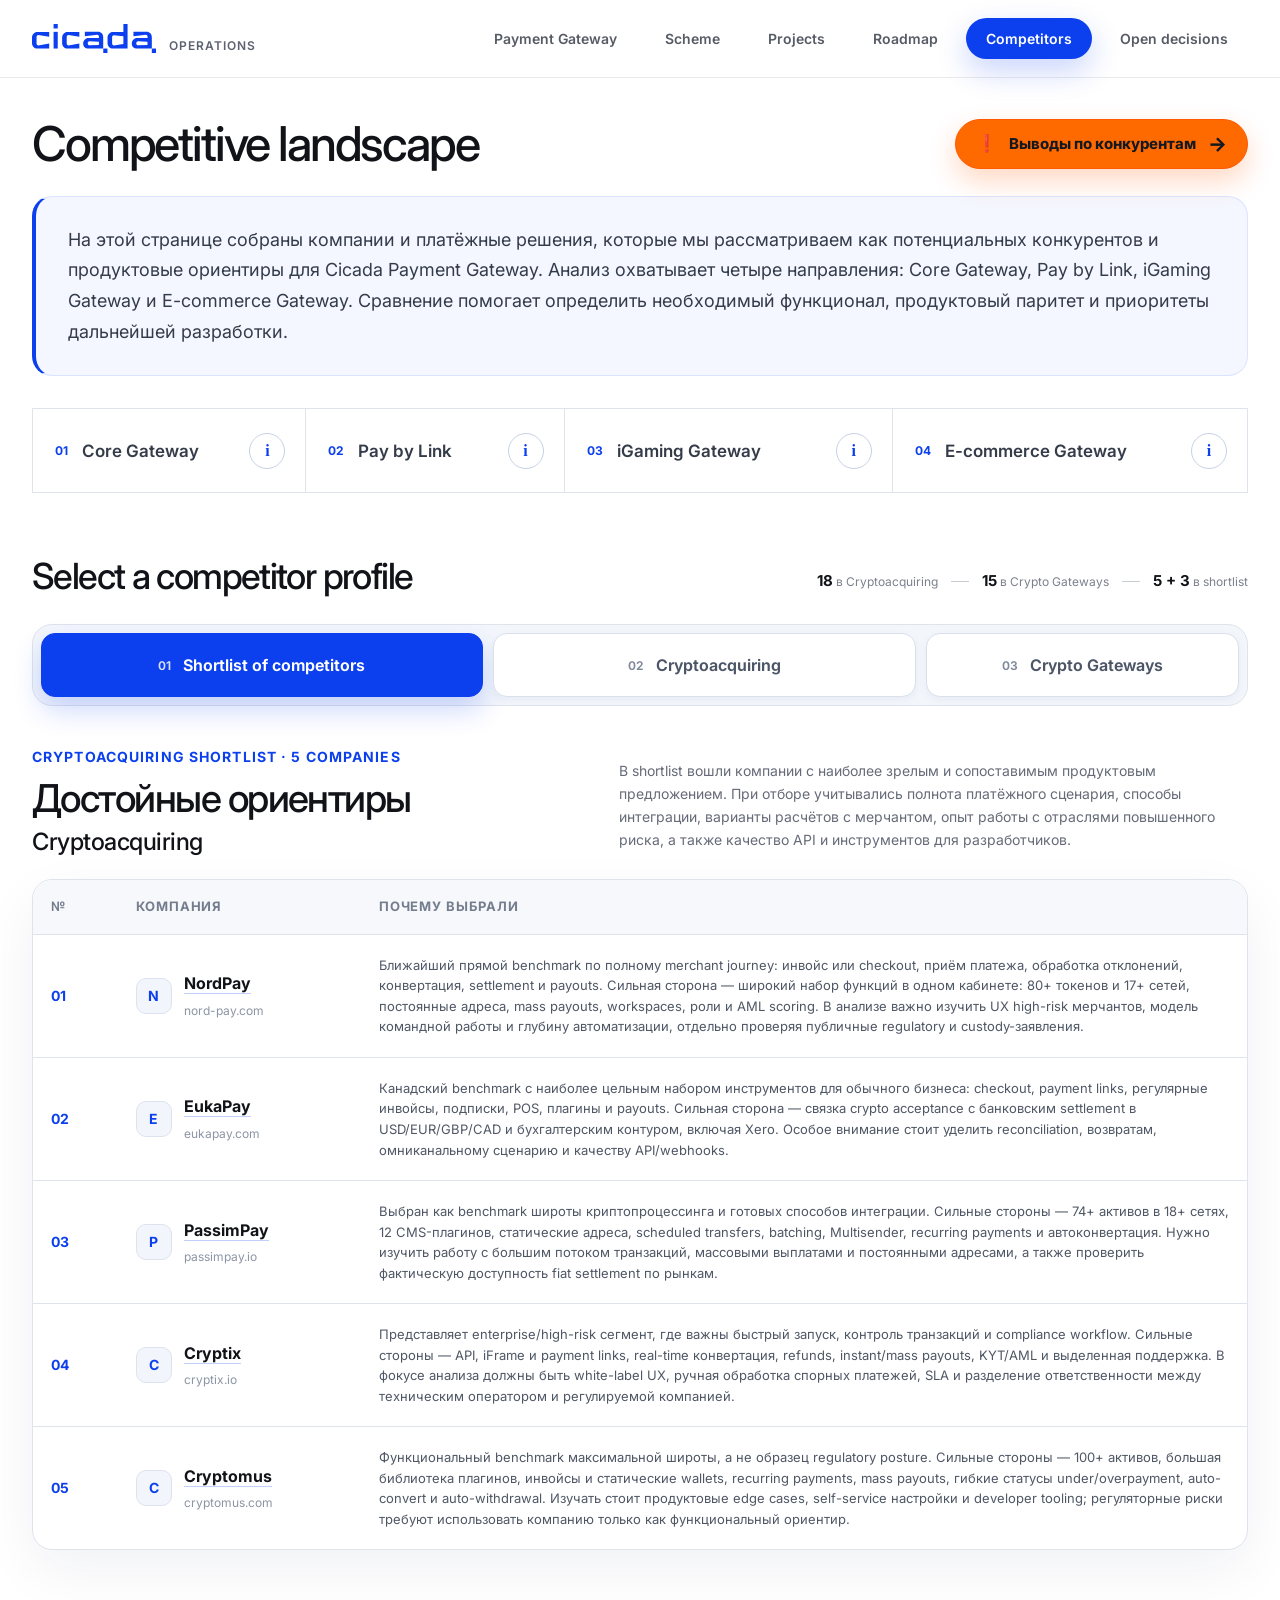
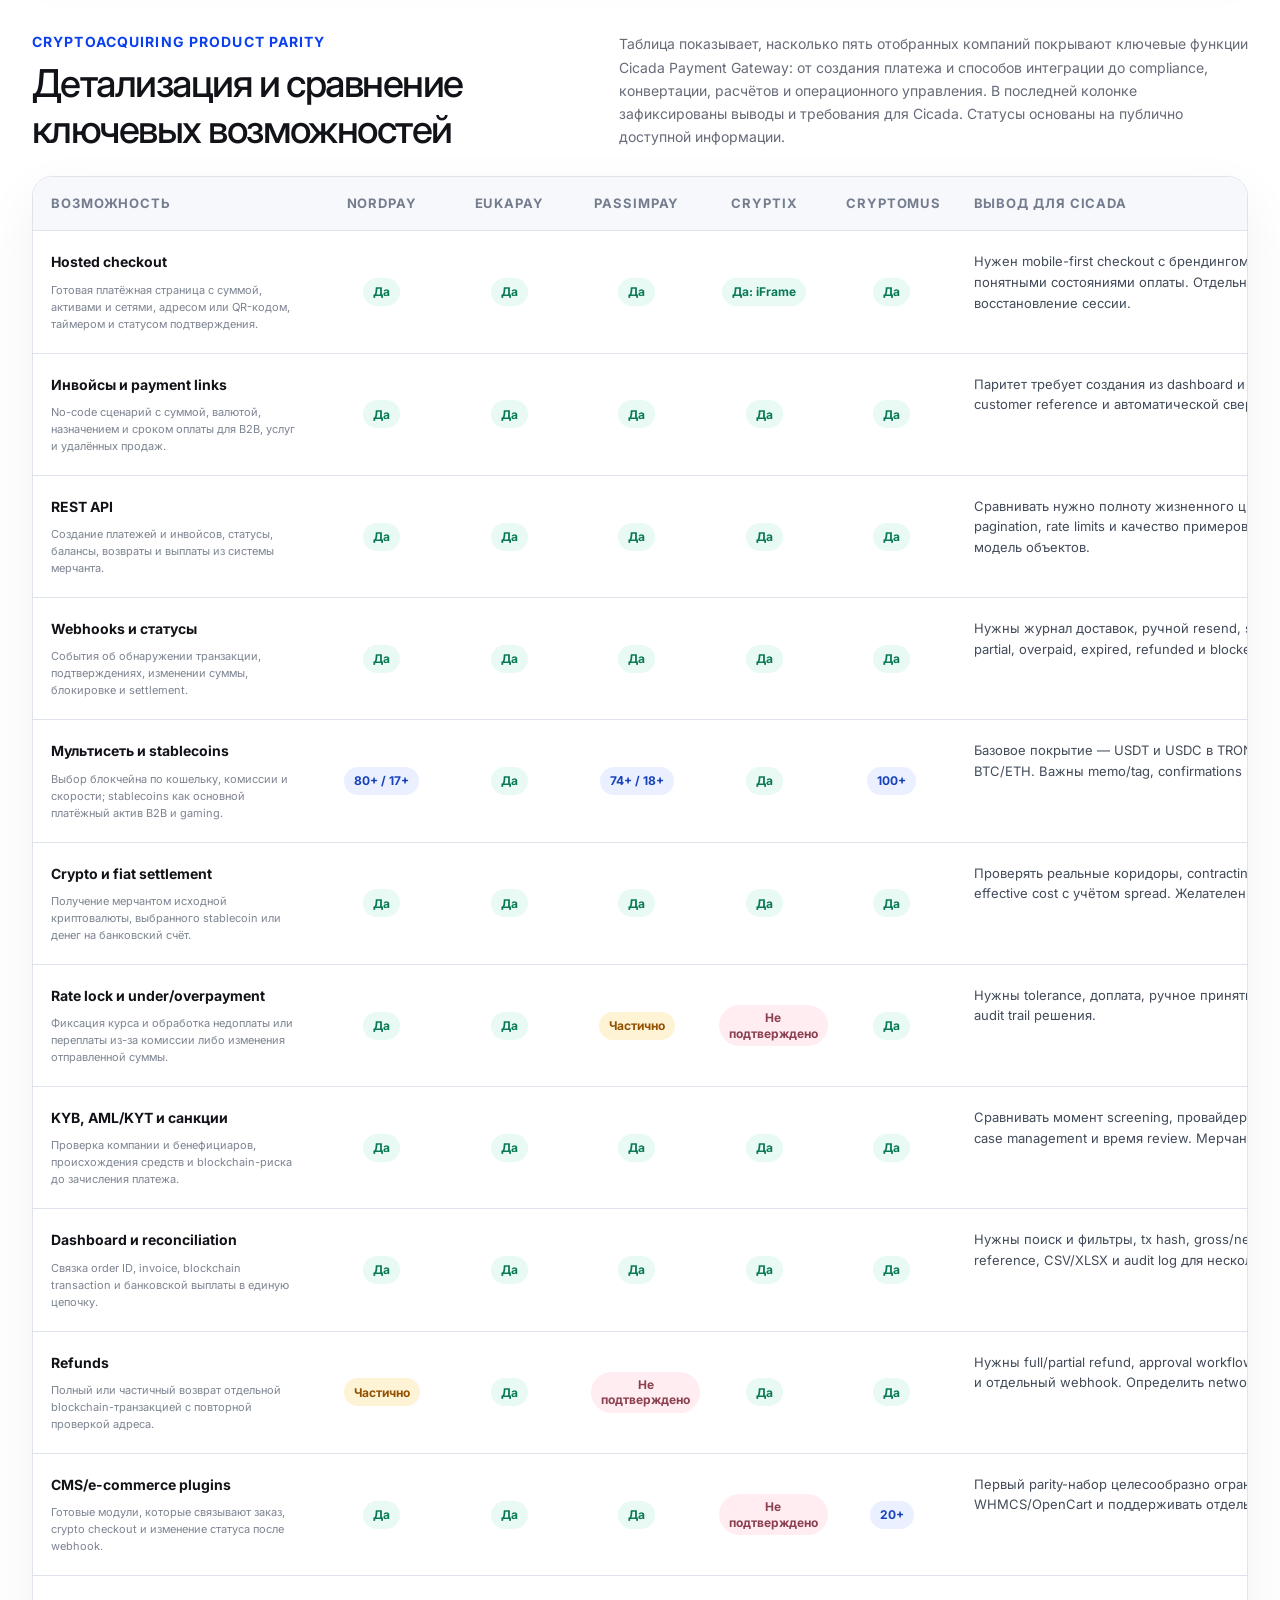
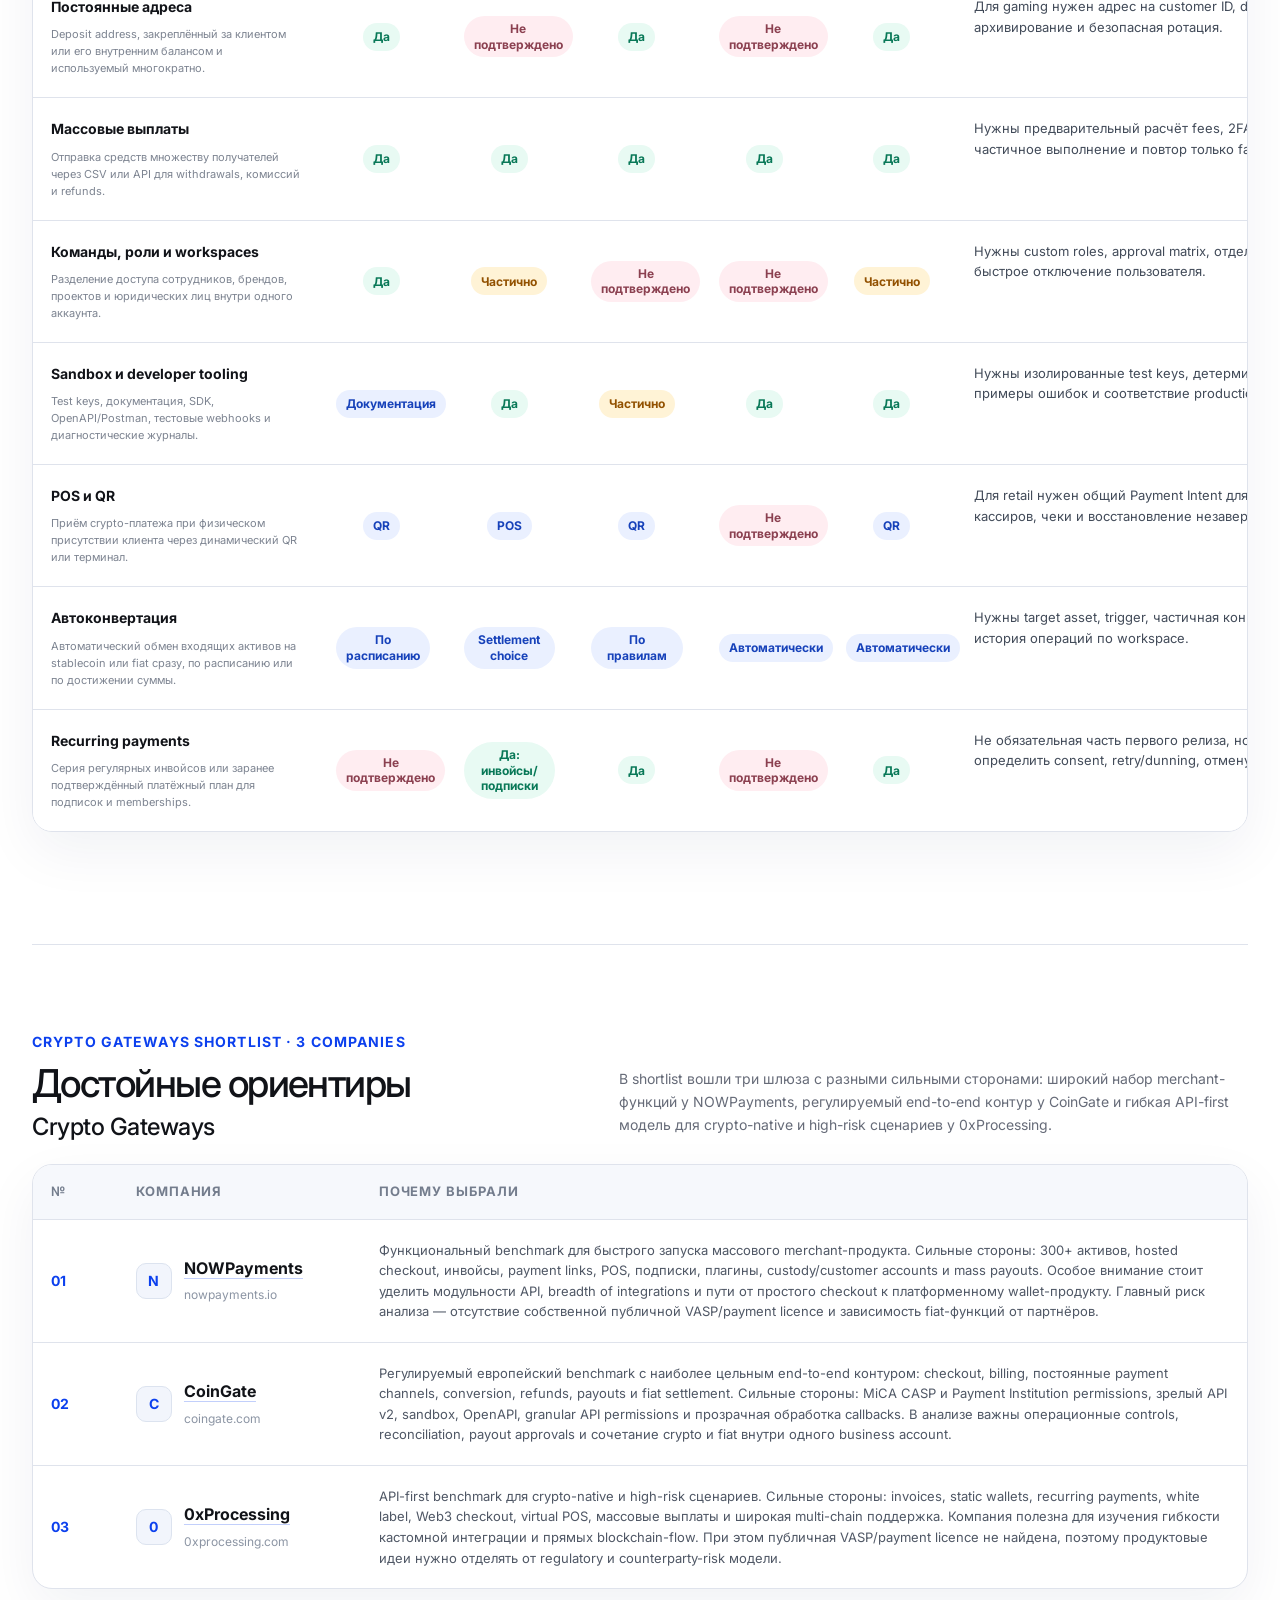
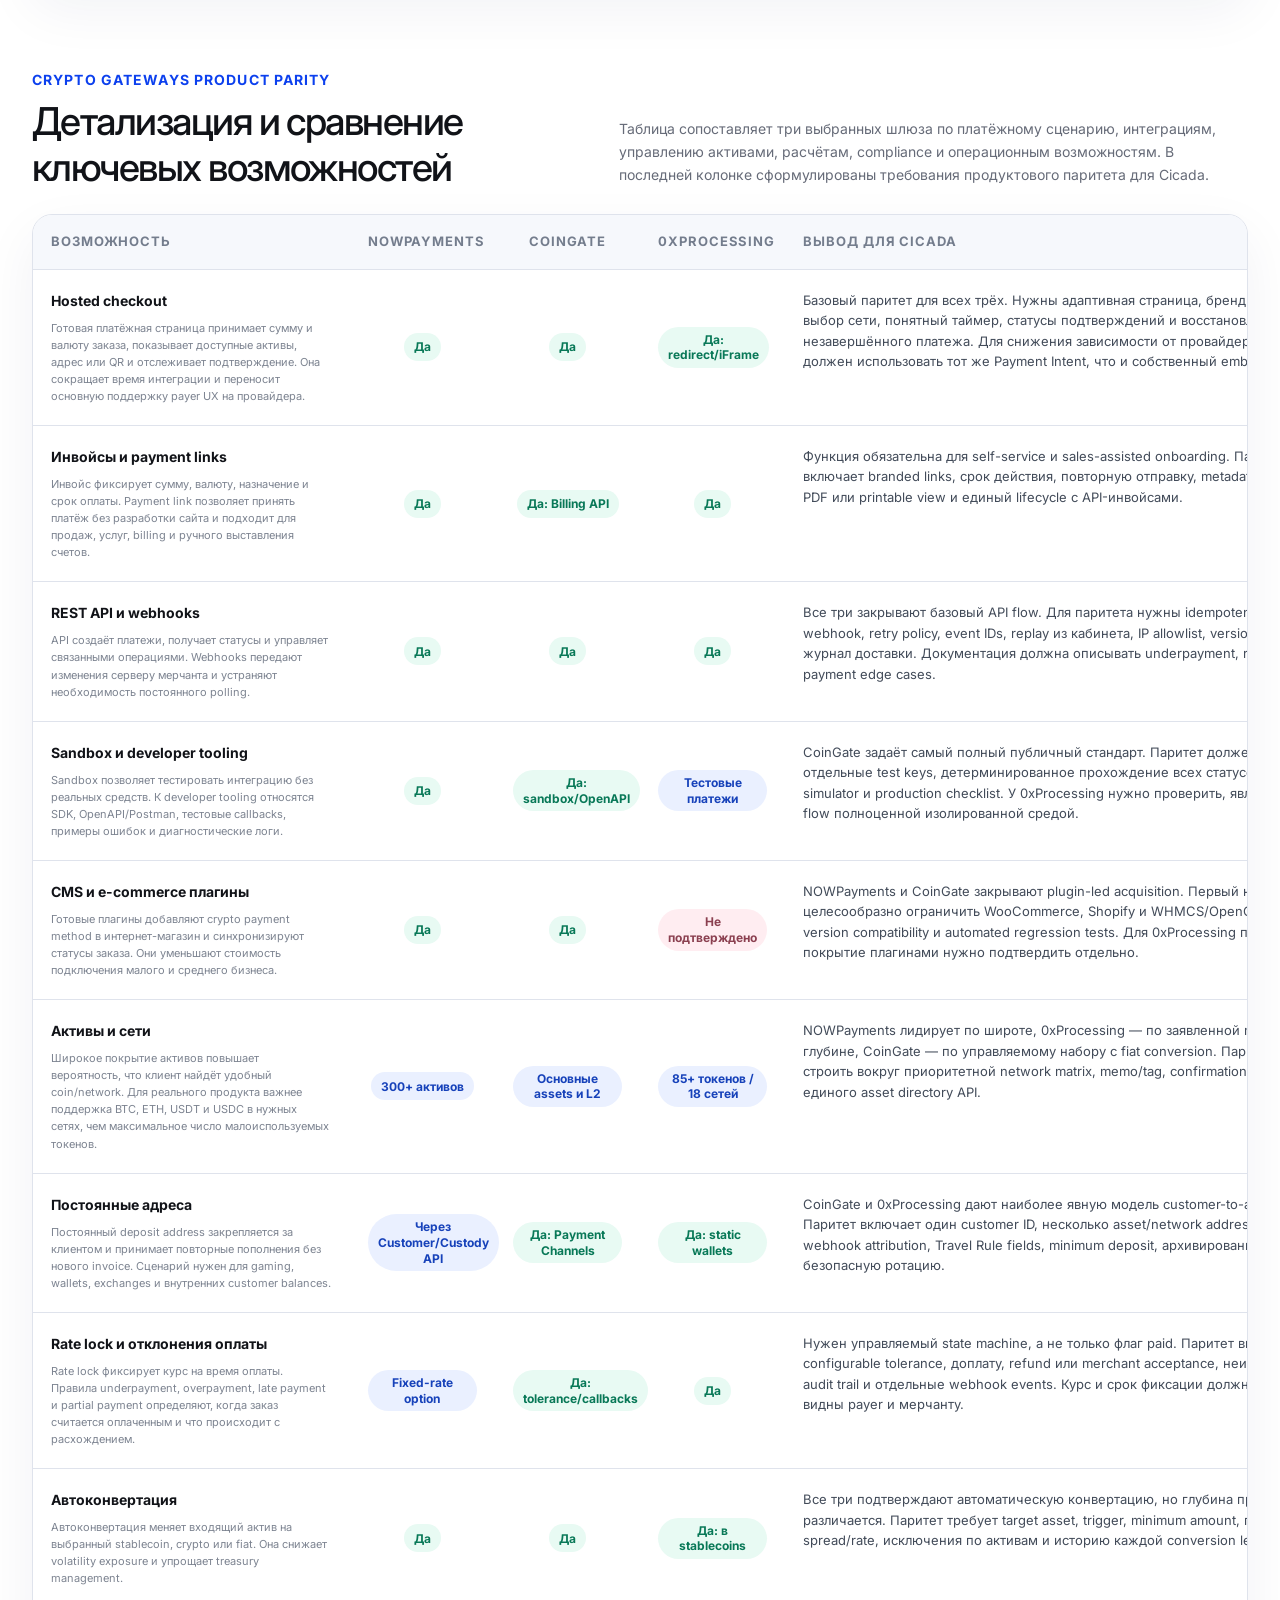
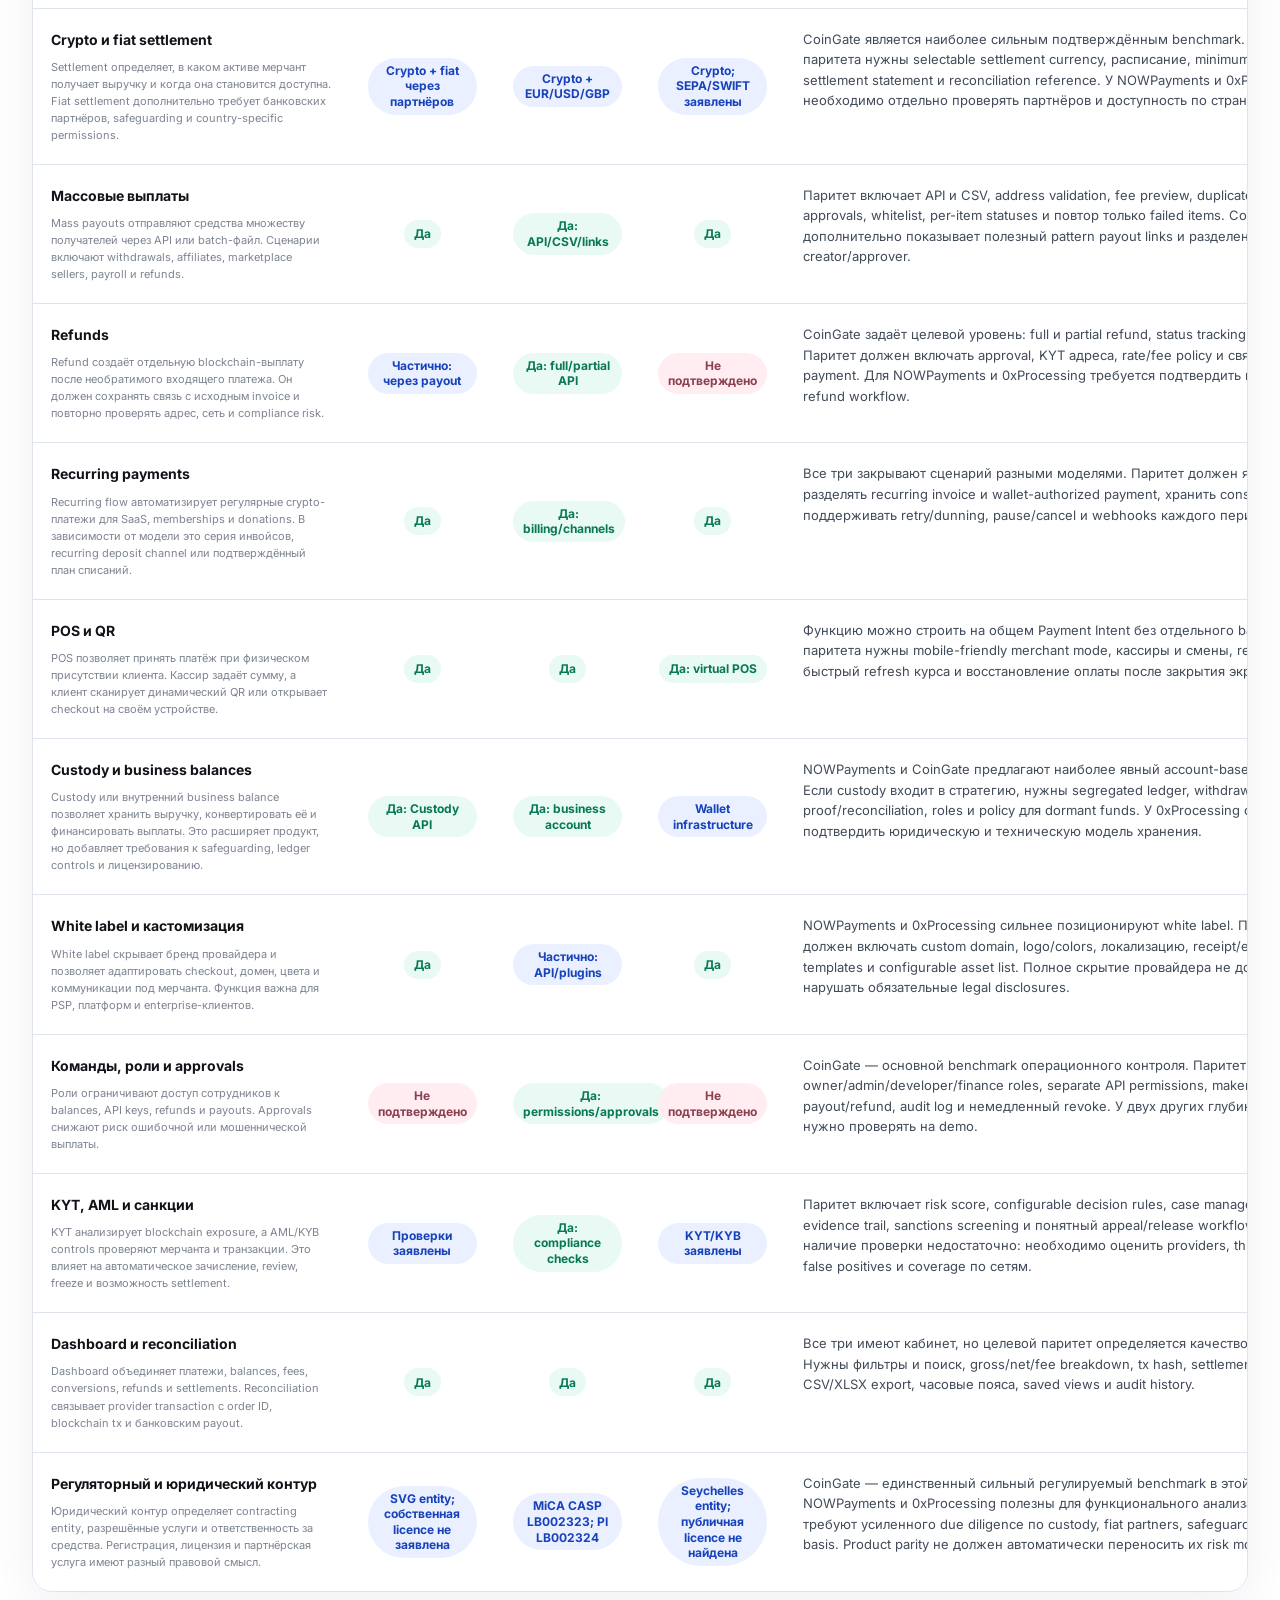
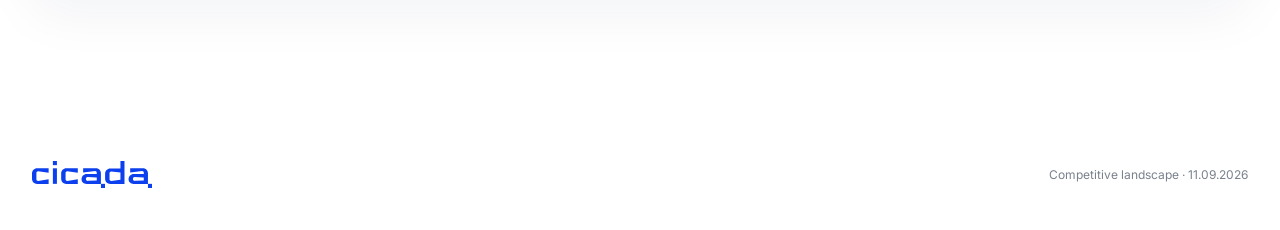
==== commit 7a209ac4: "Add product roadmap page" ====
--- a/public/competitors/index.html
+++ b/public/competitors/index.html
@@ -13,7 +13,7 @@
   <body>
     <header class="site-header">
       <a class="brand" href="../index.html" aria-label="Cicada Operations — главная"><img src="../assets/cicada-wordmark-blue.svg?v=20260910-2" alt="Cicada" /><span>Operations</span></a>
-      <nav class="site-nav" aria-label="Главная навигация"><a class="nav-link" href="../payment-gateway.html">Payment Gateway</a><a class="nav-link" href="../scheme.html">Scheme</a><a class="nav-link" href="../projects.html">Projects</a><a class="nav-link active" href="./" aria-current="page">Competitors</a><a class="nav-link" href="../open-decisions/">Open decisions</a></nav>
+      <nav class="site-nav" aria-label="Главная навигация"><a class="nav-link" href="../payment-gateway.html">Payment Gateway</a><a class="nav-link" href="../scheme.html">Scheme</a><a class="nav-link" href="../projects.html">Projects</a><a class="nav-link" href="../roadmap/">Roadmap</a><a class="nav-link active" href="./" aria-current="page">Competitors</a><a class="nav-link" href="../open-decisions/">Open decisions</a></nav>
     </header>
 
     <main class="competitors-page">
--- a/public/styles.css
+++ b/public/styles.css
@@ -487,47 +487,40 @@
 /* Competitive analysis conclusions */
 .conclusions-page { overflow: hidden; }
 .conclusions-hero { padding-block: 46px 72px; }
-.conclusions-back { display: inline-flex; align-items: center; gap: 10px; margin-bottom: 58px; color: #657087; font-size: 14px; font-weight: 600; }
-.conclusions-back:hover { color: var(--blue); }
-.conclusions-hero-grid { display: grid; grid-template-columns: 1.25fr .75fr; gap: 72px; align-items: end; }
+.conclusions-hero-grid { display: grid; grid-template-columns: .92fr 1.08fr; gap: 72px; align-items: end; }
 .conclusions-kicker, .conclusions-section-label { margin: 0 0 16px; color: var(--blue); font-size: 13px; font-weight: 700; letter-spacing: .09em; text-transform: uppercase; }
 .conclusions-hero h1 { max-width: 780px; margin: 0; font-size: clamp(48px, 5vw, 72px); line-height: 1.01; }
 .conclusions-hero-aside { padding-bottom: 7px; }
-.conclusions-hero-aside p { margin: 0 0 18px; color: #3f4859; font-size: 18px; line-height: 1.55; }
-.conclusions-hero time, .conclusions-footer time { color: #858d9b; font-size: 13px; }
-.conclusions-source-links { display: flex; flex-wrap: wrap; gap: 12px; margin-top: 42px; }
-.conclusions-source-links a { display: inline-flex; align-items: center; gap: 22px; padding: 13px 17px; border: 1px solid #cfd8eb; border-radius: 999px; color: #33405a; background: #fff; font-size: 14px; font-weight: 650; transition: .2s ease; }
-.conclusions-source-links a:hover { border-color: var(--blue); color: var(--blue); transform: translateY(-1px); }
-.conclusions-insight { padding: 8px 0 90px 26px; border-left: 3px solid var(--blue); }
-.conclusions-insight blockquote { max-width: 1120px; margin: 0; color: #252b36; font-size: clamp(20px, 2vw, 24px); font-weight: 500; line-height: 1.55; letter-spacing: -.018em; }
-.insight-tags { display: flex; flex-wrap: wrap; gap: 8px; margin-top: 28px; }
-.insight-tags span { padding: 7px 11px; border: 1px solid #d8dfed; border-radius: 999px; color: #5b6577; background: #f8faff; font-size: 12px; font-weight: 650; }
+.conclusions-hero-aside p { max-width: 680px; margin: 0 0 18px; color: #3f4859; font-size: 17px; line-height: 1.68; }
+.conclusions-hero time { color: #858d9b; font-size: 13px; }
+.conclusions-insight { padding: 28px 32px; border: 1px solid #dbe4ff; border-left: 4px solid var(--blue); border-radius: 20px; background: var(--soft); }
+.conclusions-insight blockquote { max-width: 1120px; margin: 0; color: #343c4a; font-size: clamp(19px, 1.75vw, 22px); font-weight: 500; line-height: 1.62; letter-spacing: -.014em; }
 .conclusions-section { padding-block: 104px; }
 .conclusions-section-heading { display: grid; grid-template-columns: 1.05fr .95fr; gap: 72px; align-items: end; margin-bottom: 46px; }
 .conclusions-section-heading h2 { margin: 0; font-size: clamp(38px, 4vw, 56px); font-weight: 500; line-height: 1.04; letter-spacing: -.05em; }
 .conclusions-section-heading > p { margin: 0 0 5px; color: #697180; font-size: 16px; line-height: 1.65; }
 .analysis-cards { display: grid; grid-template-columns: repeat(2, 1fr); gap: 18px; }
 .analysis-card { display: flex; flex-direction: column; min-height: 660px; padding: 34px; border: 1px solid var(--line); border-radius: 24px; background: #fff; box-shadow: 0 18px 50px rgb(19 37 83 / 6%); }
-.analysis-card-meta { display: flex; align-items: center; gap: 14px; margin-bottom: 34px; color: #7c8493; font-size: 12px; font-weight: 700; letter-spacing: .06em; text-transform: uppercase; }
-.analysis-card-meta span { color: var(--blue); }
-.analysis-card h3 { margin-bottom: 22px; font-size: 28px; font-weight: 600; letter-spacing: -.035em; }
-.analysis-card > p:not(.analysis-card-meta) { color: #565f6e; font-size: 15px; line-height: 1.72; }
+.analysis-card-meta { display: flex; align-items: baseline; gap: 16px; margin-bottom: 28px; color: #343c4a; font-size: 20px; font-weight: 700; line-height: 1.25; letter-spacing: -.015em; }
+.analysis-card-meta span { flex: 0 0 auto; color: var(--blue); font-size: 24px; }
+.analysis-card > p:not(.analysis-card-meta) { color: #565f6e; font-size: 16px; line-height: 1.7; }
 .analysis-card ul, .model-card ul, .research-questions ul { margin: 10px 0 30px; padding: 0; list-style: none; }
 .analysis-card li, .model-card li, .research-questions li { position: relative; padding: 8px 0 8px 18px; color: #464f5e; font-size: 14px; line-height: 1.55; }
+.analysis-card li { font-size: 15px; line-height: 1.58; }
 .analysis-card li::before, .model-card li::before, .research-questions li::before { position: absolute; top: 16px; left: 0; width: 5px; height: 5px; border-radius: 50%; background: var(--blue); content: ""; }
 .analysis-card > a { display: inline-flex; align-items: center; justify-content: space-between; gap: 18px; margin-top: auto; padding-top: 24px; border-top: 1px solid var(--line); color: var(--blue); font-size: 14px; font-weight: 700; }
 .conclusions-model-section, .research-section { background: #f5f7fb; }
 .model-grid { display: grid; grid-template-columns: repeat(2, 1fr); gap: 16px; }
-.model-card { min-height: 320px; padding: 30px; border: 1px solid #dce2ee; border-radius: 22px; background: #fff; }
+.model-card { display: flex; flex-direction: column; min-height: 430px; padding: 30px; border: 1px solid #dce2ee; border-radius: 22px; background: #fff; }
 .model-card-head { display: grid; grid-template-columns: 46px 1fr; gap: 16px; align-items: start; }
 .model-number { display: grid; width: 42px; height: 42px; place-items: center; border: 1px solid #bdcae7; border-radius: 50%; color: var(--blue); font-size: 12px; font-weight: 700; }
 .model-card h3 { margin: 5px 0 0; font-size: 23px; font-weight: 600; letter-spacing: -.03em; }
-.model-benchmark { display: flex; flex-wrap: wrap; align-items: center; gap: 8px; margin: 32px 0 10px 62px; color: #858d9c; font-size: 12px; }
+.model-card-description { margin: 24px 0 16px 62px; color: #5a6372; font-size: 16px; line-height: 1.65; }
+.model-benchmark { display: flex; flex-wrap: wrap; align-items: center; gap: 8px; margin: auto 0 0 62px; padding-top: 20px; border-top: 1px solid var(--line); color: #858d9c; font-size: 12px; }
 .model-benchmark > span { font-weight: 650; text-transform: uppercase; letter-spacing: .06em; }
 .model-benchmark .benchmark-links { gap: 6px; }
 .model-benchmark .benchmark-links a { padding-block: 5px; }
-.model-benchmark small { color: #7d8696; font-size: 12px; }
-.model-card ul { margin: 0 0 0 62px; }
+.model-card ul { margin: 0 0 24px 62px; }
 .parity-mobile-tabs { display: none; }
 .parity-grid { display: grid; grid-template-columns: repeat(3, 1fr); gap: 14px; align-items: start; }
 .parity-card { overflow: hidden; border: 1px solid var(--line); border-top: 4px solid var(--blue); border-radius: 20px; background: #fff; }
@@ -543,91 +536,231 @@
 .parity-items summary::after { position: absolute; top: 18px; right: 20px; color: #8b94a4; content: "+"; }
 .parity-items details[open] summary::after { content: "−"; }
 .parity-items details p { margin: -4px 22px 18px; color: #727b89; font-size: 13px; line-height: 1.55; }
-.research-list { border-top: 1px solid #cfd6e2; }
-.research-item { scroll-margin-top: 110px; border-bottom: 1px solid #cfd6e2; }
-.research-item summary { display: grid; grid-template-columns: 62px 1fr auto 36px; gap: 22px; align-items: center; padding: 26px 0; cursor: pointer; list-style: none; }
-.research-number { color: var(--blue); font-size: 13px; font-weight: 700; }
-.research-title { color: #242b36; font-size: 21px; font-weight: 600; letter-spacing: -.025em; }
-.research-priority { padding: 7px 10px; border: 1px solid #cfd6e2; border-radius: 999px; color: #596374; background: #fff; font-size: 11px; font-weight: 700; }
-.research-toggle { display: grid; width: 34px; height: 34px; place-items: center; border: 1px solid #c9d2e3; border-radius: 50%; color: var(--blue); background: #fff; font-size: 18px; }
-.research-item[open] .research-toggle { color: #fff; background: var(--blue); transform: rotate(45deg); }
-.research-body { display: grid; grid-template-columns: 1fr 1fr; gap: 28px 54px; padding: 2px 58px 36px 84px; }
+.research-list { display: grid; gap: 14px; }
+.research-item { overflow: hidden; scroll-margin-top: 110px; border: 1px solid #d7deeb; border-radius: 20px; background: #fff; box-shadow: 0 12px 34px rgb(21 42 91 / 5%); transition: border-color .2s ease, box-shadow .2s ease; }
+.research-item[open] { border-color: #bac9ed; box-shadow: 0 18px 44px rgb(21 42 91 / 9%); }
+.research-item summary { display: grid; grid-template-columns: 48px 1fr auto 40px; gap: 18px; align-items: center; min-height: 86px; padding: 20px 24px; cursor: pointer; list-style: none; transition: background .2s ease; }
+.research-item summary:hover { background: #f8faff; }
+.research-item[open] summary { border-bottom: 1px solid #dce3f0; background: #f5f8ff; }
+.research-number { display: grid; width: 44px; height: 44px; place-items: center; border: 1px solid #bdcae7; border-radius: 50%; color: var(--blue); background: #fff; font-size: 13px; font-weight: 750; }
+.research-title { color: #242b36; font-size: 21px; font-weight: 650; letter-spacing: -.025em; }
+.research-priority { padding: 7px 11px; border: 1px solid #cfdaef; border-radius: 999px; color: #40557c; background: #f4f7ff; font-size: 11px; font-weight: 700; }
+.research-priority.is-critical { border-color: #ffd2b8; color: #a74309; background: #fff4ec; }
+.research-toggle { display: grid; width: 40px; height: 40px; place-items: center; border: 1px solid #bfcae1; border-radius: 50%; color: var(--blue); background: #fff; font-size: 20px; transition: color .2s ease, background .2s ease, transform .2s ease; }
+.research-item[open] .research-toggle { color: #fff; border-color: var(--blue); background: var(--blue); transform: rotate(45deg); }
+.research-body { display: grid; grid-template-columns: .9fr 1.1fr; gap: 18px; padding: 28px 24px 30px 90px; background: #fff; }
 .research-body > div { min-width: 0; }
-.research-caption { margin-bottom: 9px; color: #89919f; font-size: 11px; font-weight: 700; letter-spacing: .08em; text-transform: uppercase; }
-.research-why > p:last-child { margin: 0; color: #505968; font-size: 15px; line-height: 1.68; }
+.research-why, .research-questions { padding: 22px; border: 1px solid #e0e5ef; border-radius: 16px; background: #fafbfe; }
+.research-caption { margin-bottom: 10px; color: #7e8899; font-size: 12px; font-weight: 750; letter-spacing: .075em; text-transform: uppercase; }
+.research-why > p:last-child { margin: 0; color: #505968; font-size: 16px; line-height: 1.68; }
 .research-questions ul { margin: 0; }
-.research-outcome { padding: 20px; border-left: 3px solid var(--blue); background: #fff; }
-.research-outcome strong { color: #303846; font-size: 15px; line-height: 1.55; }
+.research-questions li { font-size: 15px; line-height: 1.6; }
+.research-outcome { grid-column: 1 / -1; padding: 20px 22px; border: 1px solid #dbe4ff; border-left: 4px solid var(--blue); border-radius: 0 14px 14px 0; background: #f5f8ff; }
+.research-outcome strong { color: #27334a; font-size: 16px; line-height: 1.55; }
+.research-benchmarks { grid-column: 1 / -1; display: flex; flex-wrap: wrap; align-items: center; gap: 10px 14px; padding-top: 2px; }
+.research-benchmarks .research-caption { margin: 0; }
 .benchmark-links { display: flex; flex-wrap: wrap; gap: 8px; }
-.benchmark-links a { padding: 7px 10px; border: 1px solid #d4dbea; border-radius: 999px; color: #394765; background: #fff; font-size: 12px; font-weight: 650; }
+.benchmark-links a { display: inline-flex; align-items: center; gap: 7px; padding: 5px 10px 5px 6px; border: 1px solid #d4dbea; border-radius: 999px; color: #394765; background: #fff; font-size: 12px; font-weight: 650; }
 .benchmark-links a:hover { border-color: var(--blue); color: var(--blue); }
-.copy-section-link { width: fit-content; padding: 10px 14px; border: 1px solid #bfc9de; border-radius: 999px; color: #33405a; background: transparent; font: inherit; font-size: 12px; font-weight: 700; cursor: pointer; }
-.copy-section-link:hover { border-color: var(--blue); color: var(--blue); }
+.benchmark-logo { position: relative; display: grid; flex: 0 0 auto; width: 20px; height: 20px; overflow: hidden; place-items: center; border: 1px solid #e0e5ef; border-radius: 6px; color: var(--blue); background: #f3f6fc; font-size: 9px; font-weight: 750; }
+.benchmark-logo img { position: relative; z-index: 1; width: 14px; height: 14px; object-fit: contain; }
+.benchmark-logo-fallback { position: absolute; inset: 0; display: grid; place-items: center; }
+.benchmark-logo.is-fallback img { display: none; }
 .decision-list { overflow: hidden; border: 1px solid var(--line); border-radius: 20px; }
-.decision-row { display: grid; grid-template-columns: minmax(320px, 1.7fr) .55fr .65fr .65fr .75fr; align-items: center; gap: 18px; min-height: 76px; padding: 16px 22px; border-bottom: 1px solid var(--line); }
-.decision-row:last-child { border-bottom: 0; }
-.decision-head { min-height: 58px; color: #798292; background: #f5f7fb; font-size: 11px; font-weight: 700; letter-spacing: .07em; text-transform: uppercase; }
-.decision-title { display: grid; grid-template-columns: 38px 1fr; gap: 10px; align-items: center; }
-.decision-title b { color: var(--blue); font-size: 12px; }
-.decision-title strong { color: #343c49; font-size: 14px; line-height: 1.45; }
-.decision-empty { color: #9aa2af; font-size: 13px; }
-.decision-status { width: fit-content; padding: 7px 10px; border: 1px solid #d7ddea; border-radius: 999px; color: #5c6574; background: #f7f8fb; font-size: 11px; font-weight: 700; }
-.conclusions-footer { margin-top: 26px; padding-block: 38px; border-top: 1px solid var(--line); background: #fafbfe; }
-.conclusions-footer-grid { display: grid; grid-template-columns: 1.35fr .65fr; gap: 70px; align-items: start; }
-.conclusions-footer-grid > p { margin: 0; color: #707887; font-size: 13px; line-height: 1.65; }
-.conclusions-footer-grid > div { display: flex; flex-wrap: wrap; justify-content: flex-end; gap: 10px 18px; }
-.conclusions-footer a { color: var(--blue); font-size: 13px; font-weight: 600; }
+.decision-head { display: flex; align-items: center; min-height: 66px; padding: 18px 24px; color: #3b4658; background: #edf1f8; font-size: 15px; font-weight: 750; letter-spacing: .065em; text-transform: uppercase; }
+.decision-group { border-top: 1px solid #d7deec; }
+.decision-group-title { display: flex; width: 100%; min-height: 82px; align-items: center; justify-content: space-between; gap: 24px; padding: 20px 24px; border: 0; color: #25334e; background: #f1f5ff; font: inherit; text-align: left; cursor: pointer; transition: color .2s ease, background .2s ease; }
+.decision-group-title:hover, .decision-group-title.is-open { color: var(--blue); background: #e8efff; }
+.decision-group-title:focus-visible { outline: 3px solid rgb(12 64 238 / 24%); outline-offset: -3px; }
+.decision-group-heading { font-size: 18px; font-weight: 750; line-height: 1.35; }
+.decision-group-toggle { display: grid; width: 38px; height: 38px; flex: 0 0 38px; place-items: center; border: 1px solid #bcc9e6; border-radius: 50%; color: var(--blue); background: #fff; font-size: 24px; font-weight: 500; line-height: 1; }
+.decision-group-body[hidden] { display: none; }
+.decision-row { min-height: 86px; padding: 20px 24px; border-top: 1px solid var(--line); background: #fff; }
+.decision-title { display: grid; grid-template-columns: 48px minmax(0, 1fr); gap: 12px; align-items: center; }
+.decision-title b { color: var(--blue); font-size: 15px; }
+.decision-title strong { color: #343c49; font-size: 15px; line-height: 1.55; }
 .open-decisions-page { min-height: calc(100vh - 78px); }
 .open-decisions-hero { padding-block: 46px 112px; }
-.open-decisions-heading { margin-bottom: 54px; }
-.open-decisions-heading h1 { max-width: 720px; margin: 0; font-size: clamp(48px, 5vw, 72px); font-weight: 500; line-height: 1.01; letter-spacing: -.055em; }
+.open-decisions-heading { grid-template-columns: .82fr 1.18fr; gap: 56px; margin-bottom: 54px; }
+.open-decisions-heading h1 { max-width: 650px; margin: 0; font-size: clamp(40px, 3.8vw, 56px); font-weight: 500; line-height: 1.04; letter-spacing: -.045em; }
+.conclusions-section-heading > .open-decisions-warning { margin: 0 0 5px; padding: 10px; border-left: 4px solid #ff5a00; border-radius: 0 16px 16px 0; color: #4d5665; background: #fff7ef; font-size: 16px; line-height: 1.65; }
+.open-decisions-warning strong { display: block; margin-bottom: 8px; color: #202631; font-size: 20px; font-weight: 700; }
+
+/* Product roadmap */
+.roadmap-page { overflow: hidden; }
+.roadmap-kicker { margin: 0 0 16px; color: var(--blue); font-size: 13px; font-weight: 700; letter-spacing: .09em; text-transform: uppercase; }
+.roadmap-hero { padding-block: 72px 88px; }
+.roadmap-hero-grid { display: grid; grid-template-columns: 1.05fr .95fr; gap: 78px; align-items: end; }
+.roadmap-hero h1 { max-width: 720px; margin: 0; font-size: clamp(48px, 5vw, 72px); line-height: 1.01; }
+.roadmap-hero-copy > p { margin: 0 0 24px; color: #4e5664; font-size: 17px; line-height: 1.7; }
+.roadmap-status { display: inline-flex; margin-bottom: 14px; padding: 8px 12px; border: 1px solid #ccd7f0; border-radius: 999px; color: var(--blue); background: #f5f8ff; font-size: 11px; font-weight: 750; letter-spacing: .065em; }
+.roadmap-hero-copy small { display: block; max-width: 650px; color: #858d9c; font-size: 13px; line-height: 1.6; }
+.roadmap-blocker { display: grid; grid-template-columns: 1.06fr .94fr; gap: 64px; margin-bottom: 112px; padding: 38px 40px; border: 1px solid #ffd8bd; border-left: 5px solid #ff5a00; border-radius: 22px; background: #fff8f1; }
+.roadmap-blocker .roadmap-kicker { color: #d54c00; }
+.roadmap-blocker h2 { margin-bottom: 18px; font-size: clamp(34px, 3vw, 46px); font-weight: 550; letter-spacing: -.045em; }
+.roadmap-blocker-copy > p:not(.roadmap-kicker) { max-width: 680px; margin-bottom: 26px; color: #555d6a; font-size: 16px; line-height: 1.68; }
+.roadmap-blocker-copy a { display: inline-flex; align-items: center; gap: 28px; padding: 13px 16px 13px 18px; border-radius: 999px; color: #2b241f; background: #ffddc7; font-size: 14px; font-weight: 700; }
+.roadmap-blocker-list { display: grid; grid-template-columns: repeat(2, 1fr); gap: 10px; align-content: center; margin: 0; padding: 0; list-style: none; }
+.roadmap-blocker-list li { position: relative; min-height: 54px; padding: 17px 14px 14px 34px; border: 1px solid #f2d9c8; border-radius: 12px; color: #454b56; background: rgb(255 255 255 / 72%); font-size: 13px; line-height: 1.45; }
+.roadmap-blocker-list li::before { position: absolute; top: 21px; left: 16px; width: 7px; height: 7px; border-radius: 50%; background: #ff5a00; content: ""; }
+.roadmap-overview { padding-block: 112px; color: #fff; background: radial-gradient(circle at 86% 7%, rgb(43 88 255 / 30%), transparent 30%), var(--navy); }
+.roadmap-heading { display: grid; grid-template-columns: 1.04fr .96fr; gap: 72px; align-items: end; margin-bottom: 46px; }
+.roadmap-heading h2 { margin: 0; font-size: clamp(38px, 4vw, 56px); font-weight: 500; line-height: 1.04; letter-spacing: -.05em; }
+.roadmap-heading > p { margin: 0 0 5px; color: #687181; font-size: 16px; line-height: 1.68; }
+.roadmap-heading-light .roadmap-kicker { color: #7796ff; }
+.roadmap-heading-light > p { color: #afbad0; }
+.roadmap-track { display: grid; grid-template-columns: repeat(4, 1fr); border-top: 1px solid rgb(255 255 255 / 17%); border-left: 1px solid rgb(255 255 255 / 17%); }
+.roadmap-node { position: relative; display: flex; min-height: 410px; flex-direction: column; padding: 30px 26px; border-right: 1px solid rgb(255 255 255 / 17%); border-bottom: 1px solid rgb(255 255 255 / 17%); }
+.roadmap-node::after { position: absolute; top: 47px; right: -8px; z-index: 1; width: 15px; height: 15px; border: 1px solid #6983d0; border-radius: 50%; background: var(--navy); content: ""; }
+.roadmap-node:last-child::after { display: none; }
+.roadmap-node > span { color: #7897ff; font-size: 14px; font-weight: 750; }
+.roadmap-node h3 { margin: 64px 0 16px; font-size: 23px; font-weight: 600; line-height: 1.15; letter-spacing: -.035em; }
+.roadmap-node > p { color: #b4bed1; font-size: 14px; line-height: 1.65; }
+.roadmap-node strong { margin-top: auto; color: #7887a8; font-size: 10px; letter-spacing: .08em; text-transform: uppercase; }
+.roadmap-node small { margin-top: 8px; color: #eef2fc; font-size: 13px; line-height: 1.5; }
+.roadmap-node a { display: flex; justify-content: space-between; gap: 14px; margin-top: 24px; padding-top: 16px; border-top: 1px solid rgb(255 255 255 / 13%); color: #84a0ff; font-size: 13px; font-weight: 700; }
+.roadmap-node a b { font-size: 18px; font-weight: 400; }
+.roadmap-details { padding-block: 112px; }
+.roadmap-stage { scroll-margin-top: 94px; border: 1px solid var(--line); border-radius: 22px; background: #fff; box-shadow: 0 14px 38px rgb(20 41 88 / 5%); }
+.roadmap-stage + .roadmap-stage { margin-top: 16px; }
+.roadmap-stage summary { display: grid; grid-template-columns: 58px 1fr 44px; gap: 24px; align-items: center; min-height: 132px; padding: 28px 30px; cursor: pointer; list-style: none; }
+.roadmap-stage summary::-webkit-details-marker { display: none; }
+.roadmap-stage summary > span { display: grid; width: 50px; height: 50px; place-items: center; border: 1px solid #bfcae8; border-radius: 50%; color: var(--blue); font-size: 14px; font-weight: 750; }
+.roadmap-stage summary small { color: var(--blue); font-size: 11px; font-weight: 750; letter-spacing: .08em; }
+.roadmap-stage summary h3 { margin: 6px 0 8px; font-size: 26px; font-weight: 600; letter-spacing: -.035em; }
+.roadmap-stage summary p { margin: 0; color: #687181; font-size: 15px; line-height: 1.55; }
+.roadmap-stage summary i { display: grid; width: 42px; height: 42px; place-items: center; border: 1px solid #becae3; border-radius: 50%; color: var(--blue); font-size: 24px; font-style: normal; transition: .2s ease; }
+.roadmap-stage[open] { border-color: #bdcaeb; }
+.roadmap-stage[open] summary { border-bottom: 1px solid var(--line); background: #f7f9ff; border-radius: 22px 22px 0 0; }
+.roadmap-stage[open] summary i { color: #fff; border-color: var(--blue); background: var(--blue); transform: rotate(45deg); }
+.roadmap-stage-body { padding: 34px 30px 38px 112px; }
+.roadmap-stage-grid { display: grid; grid-template-columns: .8fr 1.2fr; gap: 22px; }
+.roadmap-stage-grid > div, .roadmap-criteria, .roadmap-priority { padding: 24px; border: 1px solid #e0e5ee; border-radius: 16px; background: #fafbfe; }
+.roadmap-stage-body h4 { margin: 0 0 14px; color: #2c3441; font-size: 15px; font-weight: 750; letter-spacing: .015em; }
+.roadmap-stage-body ul, .roadmap-stage-body ol { margin: 0; padding: 0; list-style: none; }
+.roadmap-stage-body li { position: relative; padding: 6px 0 6px 18px; color: #505968; font-size: 14px; line-height: 1.55; }
+.roadmap-stage-body ul li::before { position: absolute; top: 14px; left: 0; width: 5px; height: 5px; border-radius: 50%; background: var(--blue); content: ""; }
+.roadmap-result { display: grid; grid-template-columns: 170px 1fr; gap: 24px; margin-top: 18px; padding: 22px 24px; border: 1px solid #dbe4ff; border-left: 4px solid var(--blue); border-radius: 0 16px 16px 0; background: #f4f7ff; }
+.roadmap-result span { color: var(--blue); font-size: 11px; font-weight: 750; letter-spacing: .075em; text-transform: uppercase; }
+.roadmap-result p { margin: 0; color: #354052; font-size: 16px; font-weight: 600; line-height: 1.6; }
+.roadmap-criteria { margin-top: 18px; }
+.roadmap-criteria ul { display: grid; grid-template-columns: repeat(2, 1fr); gap: 2px 32px; }
+.roadmap-boundary { margin-top: 18px; padding: 22px 24px; border-left: 4px solid #ff5a00; background: #fff7ef; }
+.roadmap-boundary strong { display: block; margin-bottom: 8px; font-size: 14px; }
+.roadmap-boundary p { margin: 0; color: #555d6a; font-size: 14px; line-height: 1.6; }
+.roadmap-boundary-dark { color: #fff; border-left-color: #7796ff; background: var(--navy); }
+.roadmap-boundary-dark p { color: #b3bed2; }
+.roadmap-hypothesis { margin-top: 18px; padding: 18px 22px; border: 1px solid #ffd7bc; border-radius: 14px; color: #765039; background: #fff9f4; font-size: 14px; line-height: 1.6; }
+.roadmap-priority { margin-top: 18px; }
+.roadmap-priority ol { display: grid; grid-template-columns: repeat(4, 1fr); counter-reset: priority; gap: 10px; }
+.roadmap-priority li { min-height: 82px; padding: 34px 12px 12px; border: 1px solid #dce2ee; border-radius: 12px; background: #fff; counter-increment: priority; }
+.roadmap-priority li::before { position: absolute; top: 10px; left: 12px; color: var(--blue); font-size: 11px; font-weight: 750; content: "0" counter(priority); }
+.roadmap-transitions { padding-block: 112px; background: #f4f7fb; }
+.transition-formula { display: grid; grid-template-columns: 1fr auto 1fr auto 1fr auto 1.35fr; gap: 14px; align-items: center; margin-bottom: 18px; padding: 24px; border-radius: 18px; color: #fff; background: var(--blue); }
+.transition-formula span { text-align: center; font-size: 16px; font-weight: 650; }
+.transition-formula b { color: #adc0ff; font-size: 21px; font-weight: 400; }
+.transition-grid { display: grid; grid-template-columns: repeat(3, 1fr); gap: 14px; }
+.transition-grid article { min-height: 150px; padding: 24px; border: 1px solid #dce2ed; border-radius: 16px; background: #fff; }
+.transition-grid span { color: var(--blue); font-size: 12px; font-weight: 750; }
+.transition-grid p { margin: 30px 0 0; color: #4f5868; font-size: 14px; line-height: 1.6; }
+.roadmap-related { padding-block: 112px; }
+.roadmap-related-grid { display: grid; grid-template-columns: repeat(4, 1fr); border-top: 1px solid var(--line); border-left: 1px solid var(--line); }
+.roadmap-related-grid a { display: flex; min-height: 280px; flex-direction: column; padding: 26px; border-right: 1px solid var(--line); border-bottom: 1px solid var(--line); transition: color .2s ease, background .2s ease; }
+.roadmap-related-grid a:hover { color: var(--blue); background: #f6f8ff; }
+.roadmap-related-grid span { color: var(--blue); font-size: 12px; font-weight: 750; }
+.roadmap-related-grid h3 { margin: 54px 0 14px; font-size: 21px; letter-spacing: -.03em; }
+.roadmap-related-grid p { color: #666f7e; font-size: 14px; line-height: 1.6; }
+.roadmap-related-grid b { margin-top: auto; font-size: 13px; }
+
+@media (max-width: 1050px) {
+  .roadmap-hero-grid, .roadmap-heading { grid-template-columns: 1fr; gap: 30px; }
+  .roadmap-blocker { grid-template-columns: 1fr; }
+  .roadmap-track, .roadmap-related-grid { grid-template-columns: repeat(2, 1fr); }
+  .roadmap-node:nth-child(2)::after { display: none; }
+  .roadmap-stage-grid { grid-template-columns: 1fr; }
+  .roadmap-priority ol { grid-template-columns: repeat(2, 1fr); }
+}
 
 @media (max-width: 980px) {
   .conclusions-hero-grid, .conclusions-section-heading { grid-template-columns: 1fr; gap: 28px; }
   .analysis-cards { grid-template-columns: 1fr; }
   .analysis-card { min-height: auto; }
   .parity-grid { grid-template-columns: 1fr; }
-  .decision-head { display: none; }
-  .decision-row { grid-template-columns: repeat(2, 1fr); gap: 16px 24px; padding-block: 22px; }
-  .decision-title { grid-column: 1 / -1; }
-  .decision-row > span[data-label] { display: grid; gap: 6px; }
-  .decision-row > span[data-label]::before { color: #8a93a3; content: attr(data-label); font-size: 10px; font-weight: 700; letter-spacing: .07em; text-transform: uppercase; }
-  .decision-status { width: 100%; align-items: start; border: 0; border-radius: 0; background: transparent; }
 }
 
 @media (max-width: 680px) {
   .conclusions-hero { padding-block: 34px 54px; }
-  .conclusions-back { margin-bottom: 40px; }
   .conclusions-hero h1 { font-size: 42px; }
   .conclusions-hero-aside p { font-size: 16px; }
-  .conclusions-source-links { align-items: stretch; flex-direction: column; margin-top: 30px; }
-  .conclusions-source-links a { justify-content: space-between; }
-  .conclusions-insight { width: calc(100% - 32px); padding: 4px 0 66px 20px; }
+  .conclusions-insight { width: calc(100% - 32px); padding: 22px 20px; border-radius: 16px; }
   .conclusions-insight blockquote { font-size: 20px; line-height: 1.48; }
   .conclusions-section { padding-block: 76px; }
   .conclusions-section-heading { margin-bottom: 34px; }
   .conclusions-section-heading h2 { font-size: 36px; }
   .conclusions-section-heading > p { font-size: 15px; }
   .analysis-card { padding: 26px 22px; border-radius: 18px; }
-  .analysis-card h3 { font-size: 24px; }
+  .analysis-card-meta { gap: 12px; font-size: 18px; }
+  .analysis-card-meta span { font-size: 21px; }
   .model-grid { grid-template-columns: 1fr; }
   .model-card { min-height: auto; padding: 24px 20px; }
-  .model-benchmark, .model-card ul { margin-left: 0; }
-  .model-benchmark { margin-top: 26px; }
+  .model-card-description, .model-benchmark, .model-card ul { margin-left: 0; }
+  .model-card-description { margin-top: 22px; }
   .parity-mobile-tabs { display: flex; margin-bottom: 16px; overflow-x: auto; border: 1px solid var(--line); border-radius: 14px; background: #f4f6fa; }
   .parity-mobile-tabs button { flex: 1 0 170px; min-height: 50px; padding: 10px 14px; border: 0; color: #667083; background: transparent; font: inherit; font-size: 13px; font-weight: 700; }
   .parity-mobile-tabs button.active { color: #fff; background: var(--blue); }
   .parity-card { display: none; }
   .parity-card.mobile-active { display: block; }
-  .research-item summary { grid-template-columns: 42px 1fr 34px; gap: 12px; }
+  .research-item { border-radius: 16px; }
+  .research-item summary { grid-template-columns: 42px 1fr 36px; gap: 12px; min-height: 78px; padding: 18px 16px; }
+  .research-number { width: 40px; height: 40px; }
   .research-title { font-size: 17px; }
   .research-priority { grid-column: 2 / -1; grid-row: 2; justify-self: start; }
   .research-toggle { grid-column: 3; grid-row: 1; }
-  .research-body { grid-template-columns: 1fr; gap: 24px; padding: 4px 0 30px 54px; }
+  .research-body { grid-template-columns: 1fr; gap: 14px; padding: 18px 16px 20px; }
+  .research-why, .research-questions { padding: 18px; }
+  .research-outcome, .research-benchmarks { grid-column: 1; }
   .decision-list { border-radius: 16px; }
-  .decision-row { grid-template-columns: 1fr; }
-  .conclusions-footer-grid { grid-template-columns: 1fr; gap: 24px; }
-  .conclusions-footer-grid > div { justify-content: flex-start; }
+  .decision-head { min-height: 58px; padding-inline: 18px; font-size: 13px; }
+  .decision-group-title { min-height: 74px; padding: 16px 18px; }
+  .decision-group-heading { font-size: 16px; }
+  .decision-group-toggle { width: 34px; height: 34px; flex-basis: 34px; font-size: 22px; }
+  .decision-row { padding: 18px; }
+  .decision-title { grid-template-columns: 34px minmax(0, 1fr); gap: 8px; align-items: start; }
   .open-decisions-hero { padding-block: 34px 76px; }
-  .open-decisions-heading h1 { font-size: 42px; }
-}
+  .open-decisions-heading h1 { font-size: 36px; }
+  .conclusions-section-heading > .open-decisions-warning { padding: 10px; }
+  .roadmap-hero { padding-block: 42px 64px; }
+  .roadmap-hero h1 { font-size: 42px; }
+  .roadmap-hero-copy > p { font-size: 16px; }
+  .roadmap-blocker { width: calc(100% - 32px); gap: 30px; margin-bottom: 76px; padding: 26px 20px; border-radius: 16px; }
+  .roadmap-blocker h2 { font-size: 34px; }
+  .roadmap-blocker-list { grid-template-columns: 1fr; }
+  .roadmap-overview, .roadmap-details, .roadmap-transitions, .roadmap-related { padding-block: 76px; }
+  .roadmap-heading { margin-bottom: 34px; }
+  .roadmap-heading h2 { font-size: 36px; }
+  .roadmap-heading > p { font-size: 15px; }
+  .roadmap-track, .roadmap-related-grid { grid-template-columns: 1fr; }
+  .roadmap-node { min-height: 330px; }
+  .roadmap-node::after { display: none; }
+  .roadmap-node h3 { margin-top: 42px; }
+  .roadmap-stage { border-radius: 16px; }
+  .roadmap-stage summary { grid-template-columns: 44px 1fr 36px; gap: 12px; min-height: 112px; padding: 22px 16px; }
+  .roadmap-stage summary > span { width: 42px; height: 42px; }
+  .roadmap-stage summary h3 { font-size: 20px; }
+  .roadmap-stage summary p { font-size: 13px; }
+  .roadmap-stage summary i { width: 36px; height: 36px; }
+  .roadmap-stage-body { padding: 20px 16px 24px; }
+  .roadmap-stage-grid > div, .roadmap-criteria, .roadmap-priority { padding: 19px 17px; }
+  .roadmap-result { grid-template-columns: 1fr; gap: 10px; padding: 20px 18px; }
+  .roadmap-result p { font-size: 15px; }
+  .roadmap-criteria ul, .roadmap-priority ol { grid-template-columns: 1fr; }
+  .transition-formula { display: flex; flex-direction: column; gap: 12px; }
+  .transition-formula b { transform: rotate(90deg); }
+  .transition-grid { grid-template-columns: 1fr; }
+  .roadmap-related-grid a { min-height: 230px; }
+}
+
+@media (prefers-reduced-motion: reduce) {
+  html { scroll-behavior: auto; }
+  .roadmap-stage summary i, .roadmap-related-grid a { transition: none; }
+}
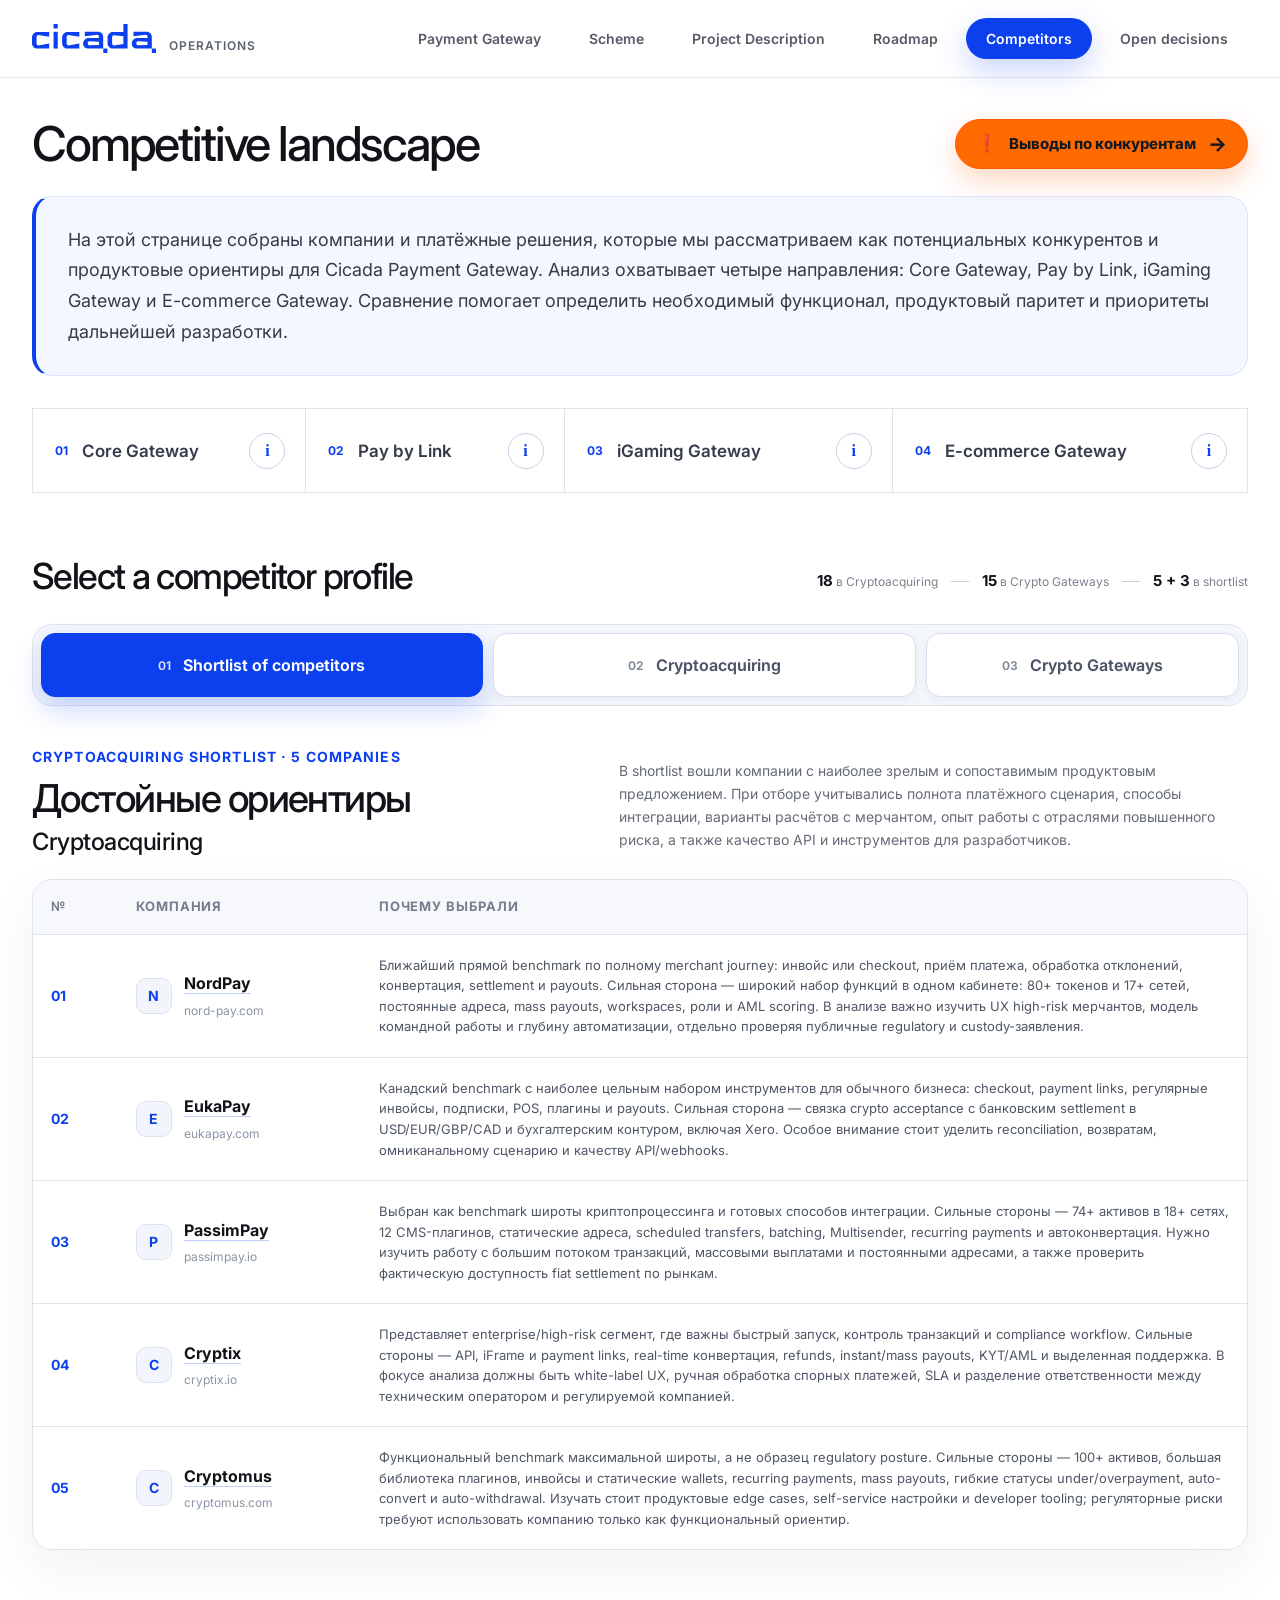
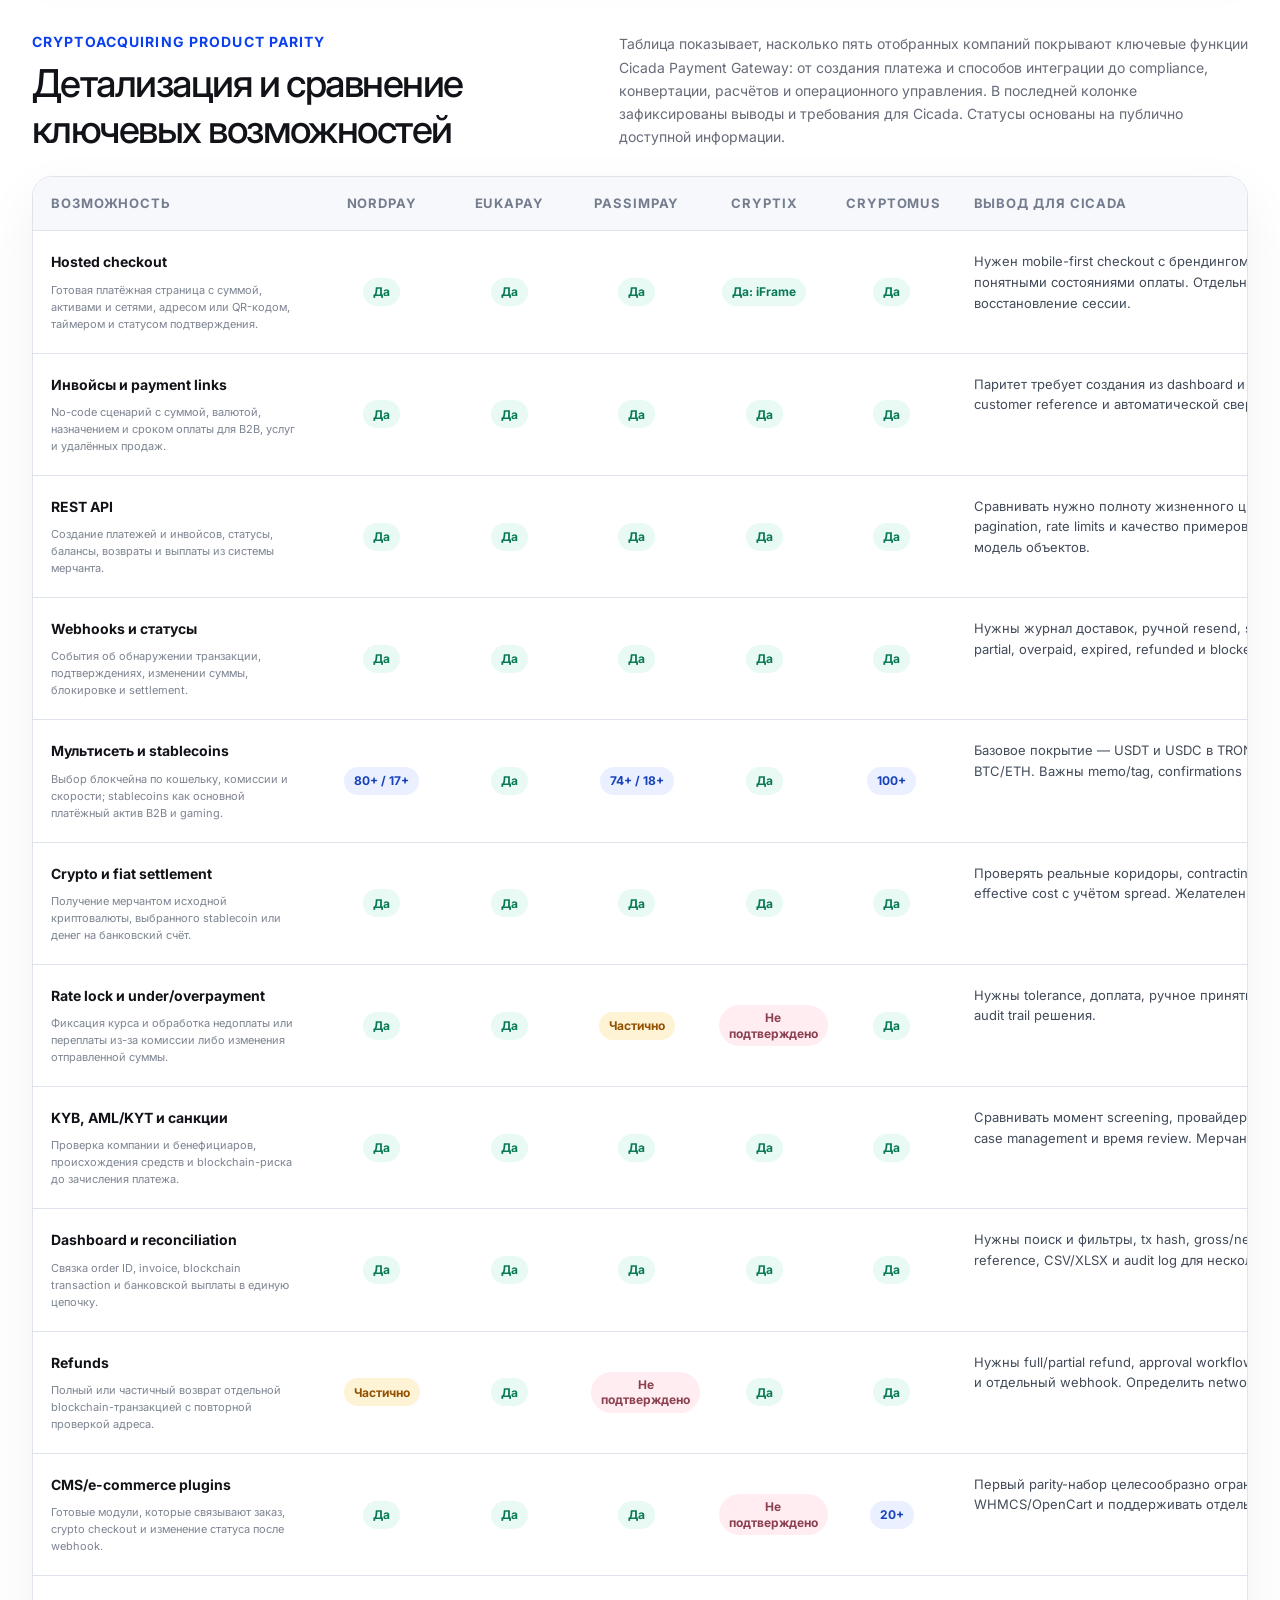
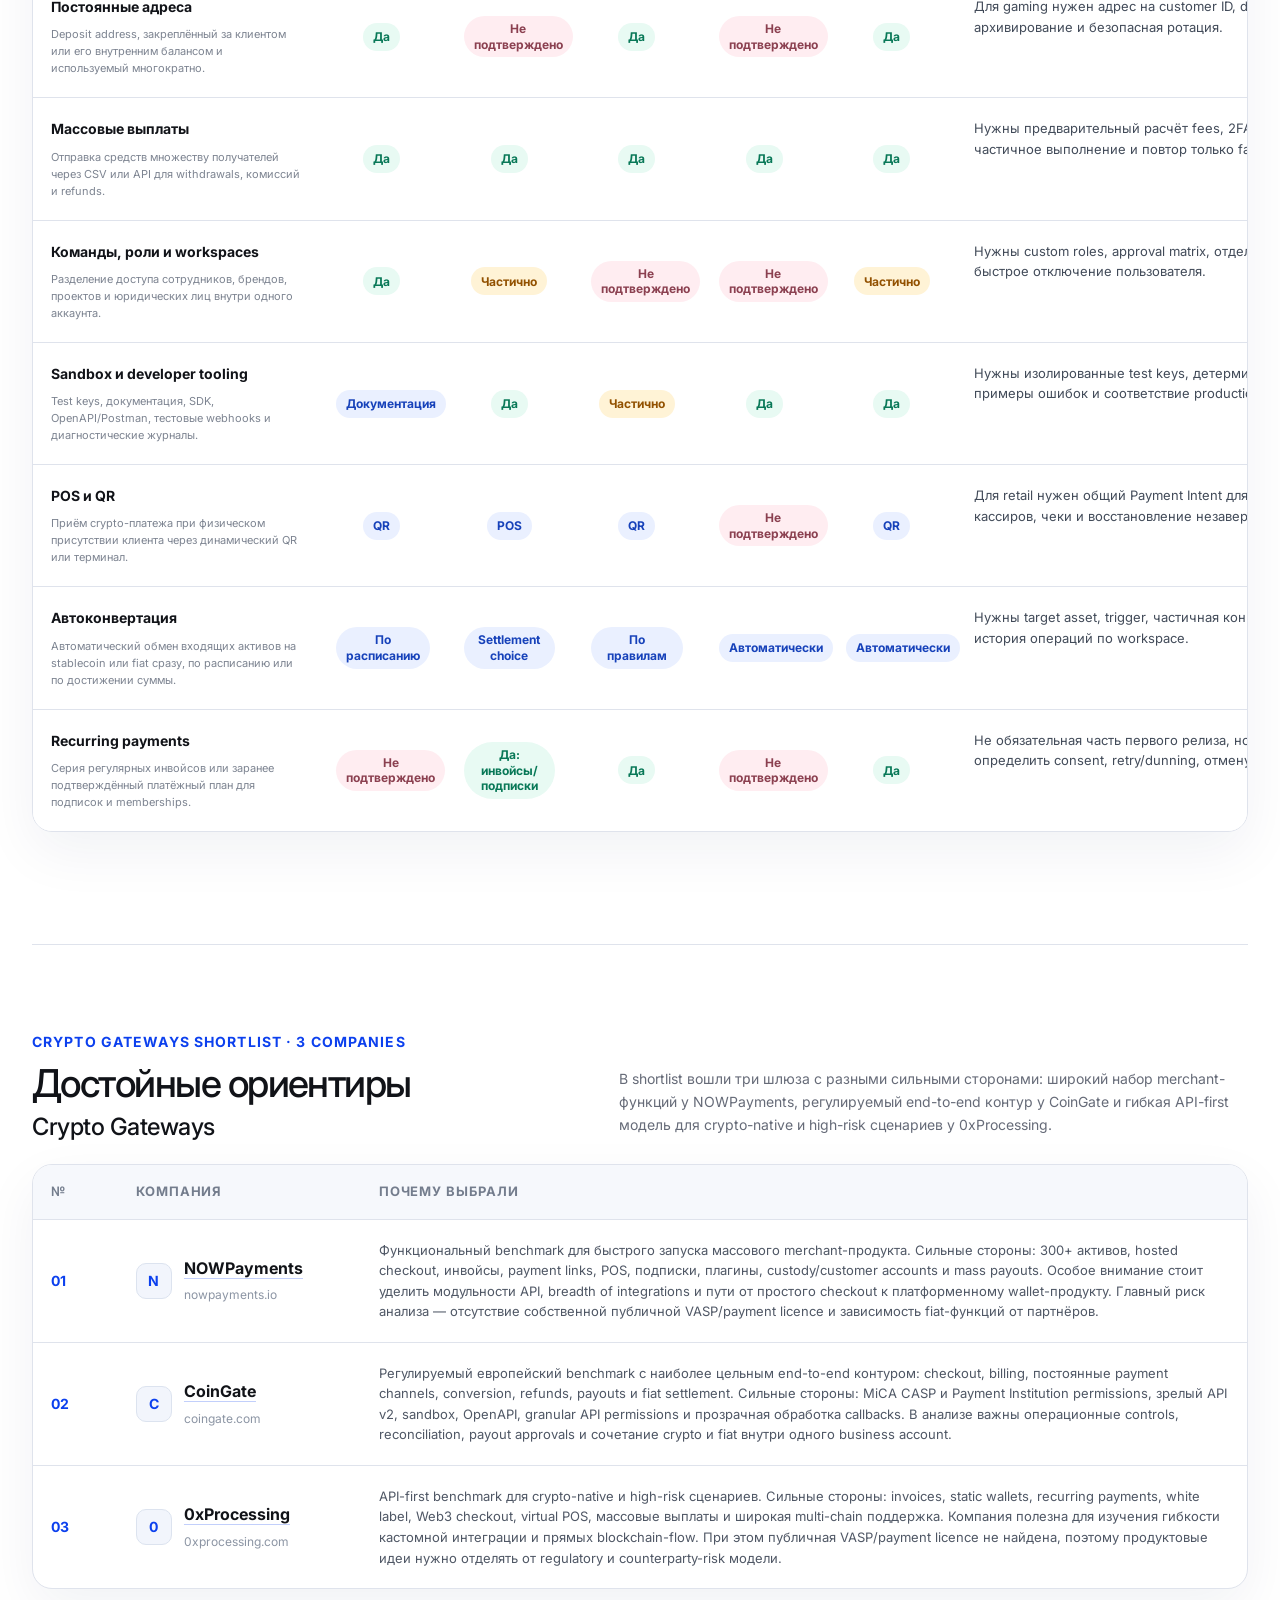
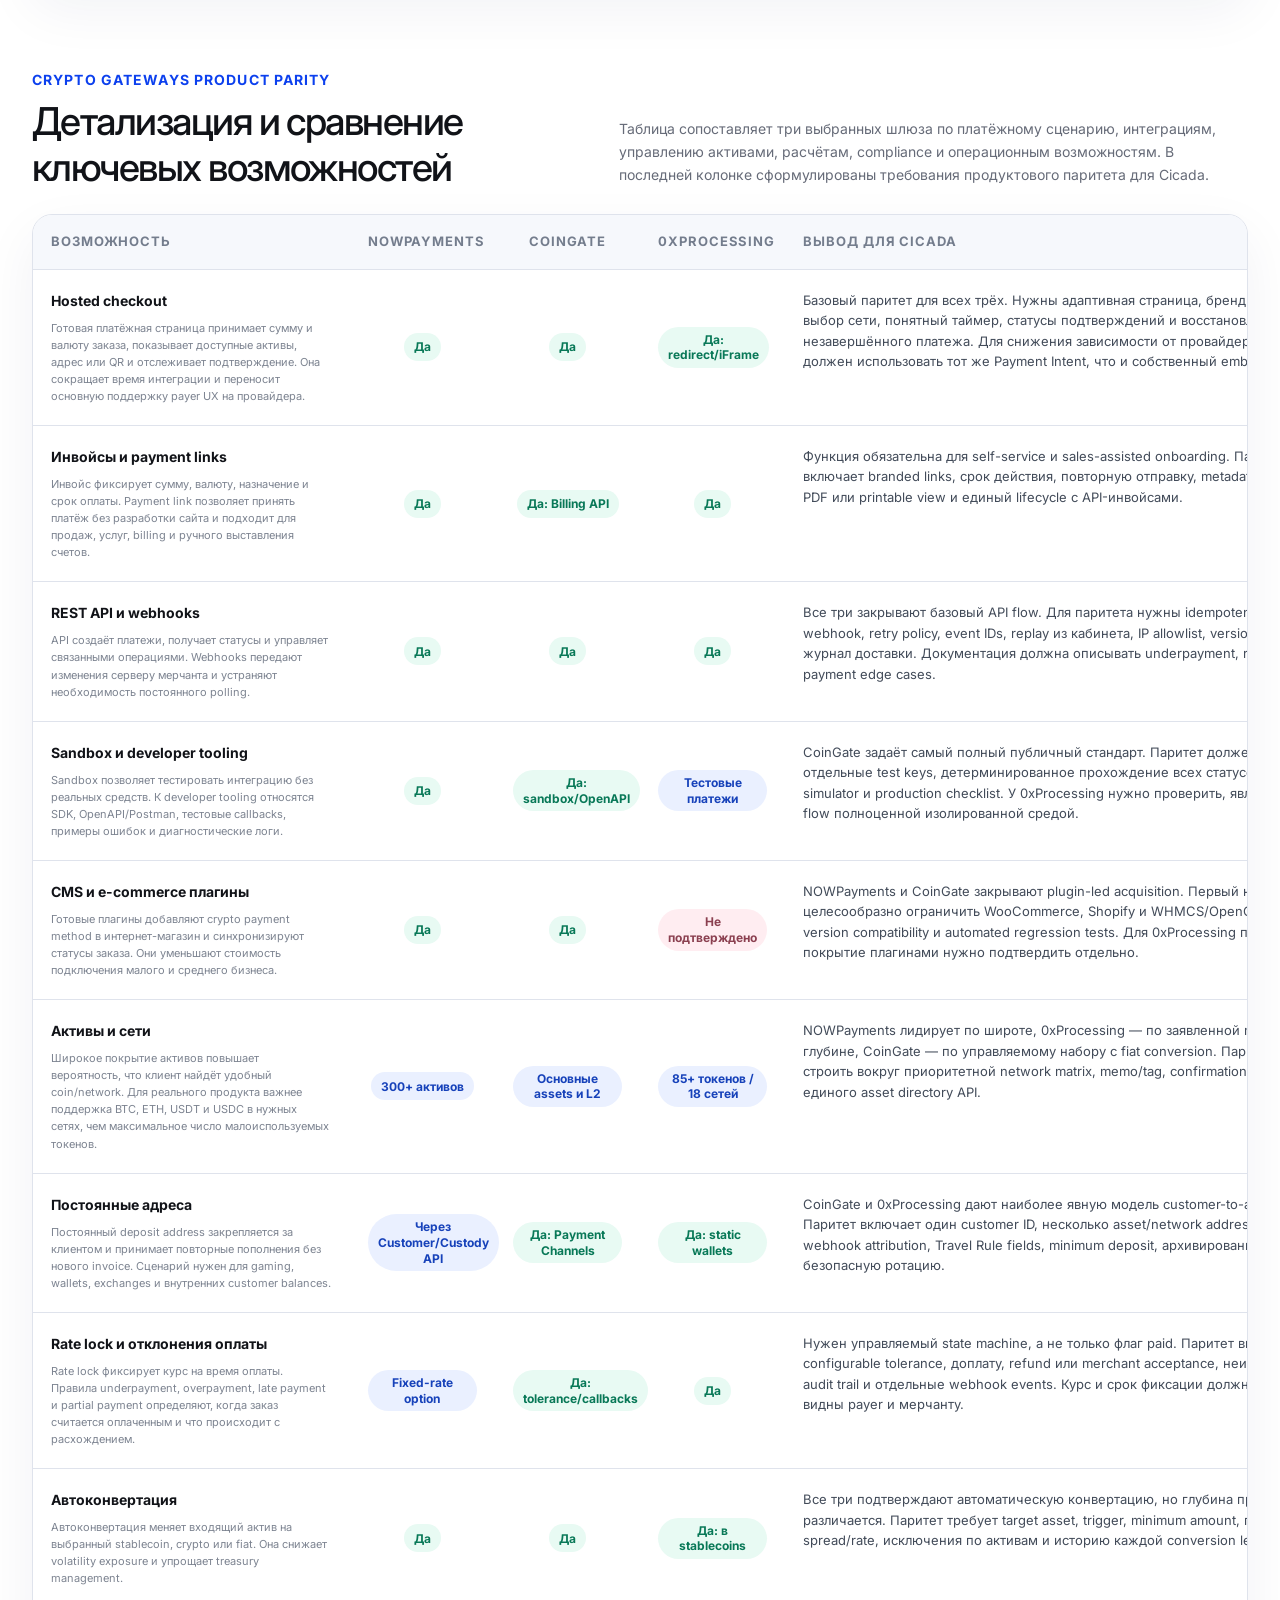
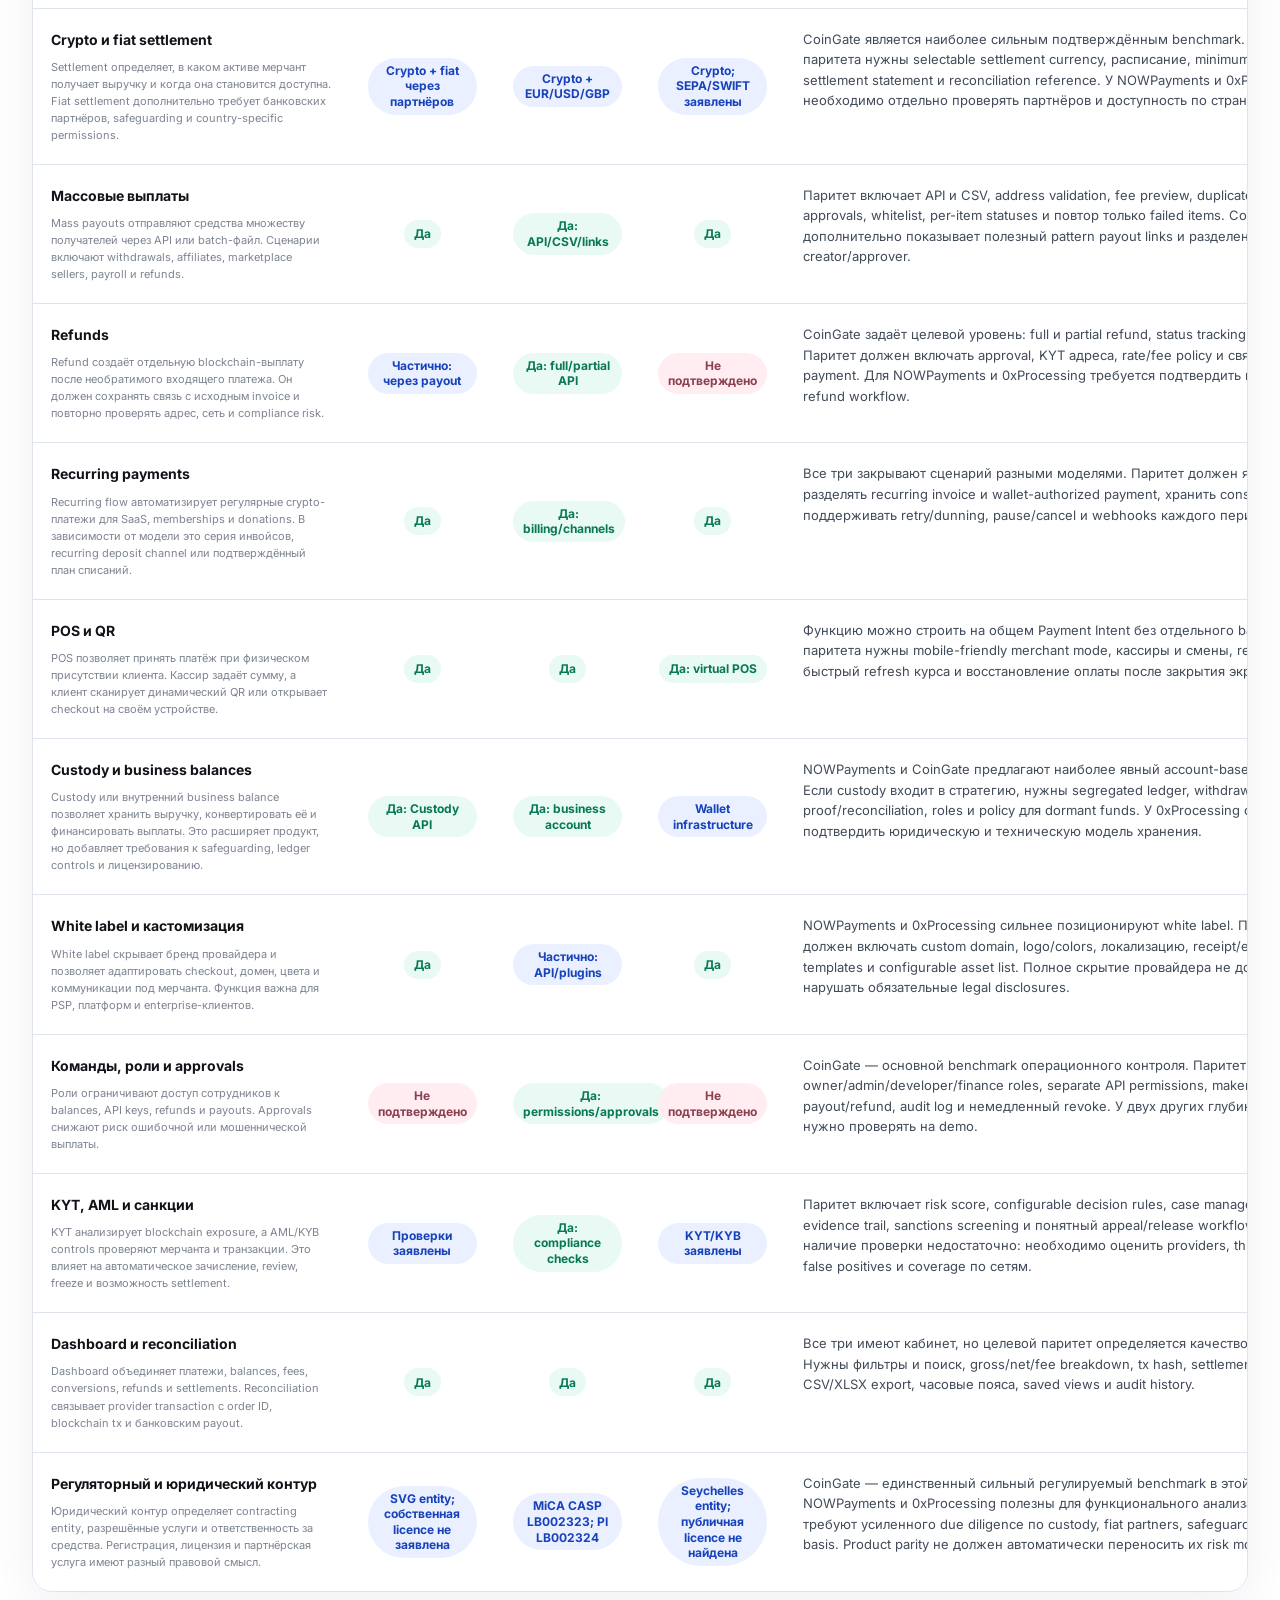
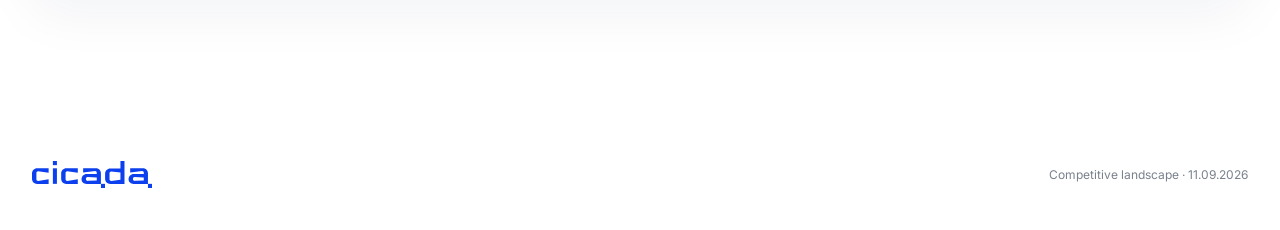
==== commit fc9a0317: "Build project description page" ====
--- a/public/competitors/index.html
+++ b/public/competitors/index.html
@@ -7,13 +7,13 @@
     <meta name="theme-color" content="#ff5a00" />
     <title>Competitors — Cicada Operations</title>
     <link rel="icon" href="../assets/favicon.svg?v=20260910-3" type="image/svg+xml" sizes="any" />
-    <link rel="stylesheet" href="../styles.css?v=20260911-19" />
+    <link rel="stylesheet" href="../styles.css?v=20260911-32" />
     <script src="./competitors.js?v=20260911-7" defer></script>
   </head>
   <body>
     <header class="site-header">
       <a class="brand" href="../index.html" aria-label="Cicada Operations — главная"><img src="../assets/cicada-wordmark-blue.svg?v=20260910-2" alt="Cicada" /><span>Operations</span></a>
-      <nav class="site-nav" aria-label="Главная навигация"><a class="nav-link" href="../payment-gateway.html">Payment Gateway</a><a class="nav-link" href="../scheme.html">Scheme</a><a class="nav-link" href="../projects.html">Projects</a><a class="nav-link" href="../roadmap/">Roadmap</a><a class="nav-link active" href="./" aria-current="page">Competitors</a><a class="nav-link" href="../open-decisions/">Open decisions</a></nav>
+      <nav class="site-nav" aria-label="Главная навигация"><a class="nav-link" href="../payment-gateway.html">Payment Gateway</a><a class="nav-link" href="../scheme.html">Scheme</a><a class="nav-link" href="../projects.html">Project Description</a><a class="nav-link" href="../roadmap/">Roadmap</a><a class="nav-link active" href="./" aria-current="page">Competitors</a><a class="nav-link" href="../open-decisions/">Open decisions</a></nav>
     </header>
 
     <main class="competitors-page">
--- a/public/styles.css
+++ b/public/styles.css
@@ -536,6 +536,12 @@
 .parity-items summary::after { position: absolute; top: 18px; right: 20px; color: #8b94a4; content: "+"; }
 .parity-items details[open] summary::after { content: "−"; }
 .parity-items details p { margin: -4px 22px 18px; color: #727b89; font-size: 13px; line-height: 1.55; }
+.parity-roadmap-link { display: flex; align-items: center; justify-content: space-between; gap: 28px; margin-top: 18px; padding: 24px 28px; border-radius: 18px; color: #fff; background: var(--blue); box-shadow: 0 18px 42px rgb(12 64 238 / 18%); transition: transform .2s ease, box-shadow .2s ease; }
+.parity-roadmap-link:hover { box-shadow: 0 22px 50px rgb(12 64 238 / 25%); transform: translateY(-2px); }
+.parity-roadmap-link span { display: grid; gap: 7px; }
+.parity-roadmap-link small { color: #b8c8ff; font-size: 11px; font-weight: 750; letter-spacing: .08em; }
+.parity-roadmap-link strong { font-size: 18px; font-weight: 650; }
+.parity-roadmap-link > b { display: grid; width: 42px; height: 42px; flex: 0 0 42px; place-items: center; border-radius: 50%; color: var(--blue); background: #fff; font-size: 20px; }
 .research-list { display: grid; gap: 14px; }
 .research-item { overflow: hidden; scroll-margin-top: 110px; border: 1px solid #d7deeb; border-radius: 20px; background: #fff; box-shadow: 0 12px 34px rgb(21 42 91 / 5%); transition: border-color .2s ease, box-shadow .2s ease; }
 .research-item[open] { border-color: #bac9ed; box-shadow: 0 18px 44px rgb(21 42 91 / 9%); }
@@ -589,20 +595,21 @@
 /* Product roadmap */
 .roadmap-page { overflow: hidden; }
 .roadmap-kicker { margin: 0 0 16px; color: var(--blue); font-size: 13px; font-weight: 700; letter-spacing: .09em; text-transform: uppercase; }
-.roadmap-hero { padding-block: 72px 88px; }
-.roadmap-hero-grid { display: grid; grid-template-columns: 1.05fr .95fr; gap: 78px; align-items: end; }
-.roadmap-hero h1 { max-width: 720px; margin: 0; font-size: clamp(48px, 5vw, 72px); line-height: 1.01; }
-.roadmap-hero-copy > p { margin: 0 0 24px; color: #4e5664; font-size: 17px; line-height: 1.7; }
-.roadmap-status { display: inline-flex; margin-bottom: 14px; padding: 8px 12px; border: 1px solid #ccd7f0; border-radius: 999px; color: var(--blue); background: #f5f8ff; font-size: 11px; font-weight: 750; letter-spacing: .065em; }
-.roadmap-hero-copy small { display: block; max-width: 650px; color: #858d9c; font-size: 13px; line-height: 1.6; }
-.roadmap-blocker { display: grid; grid-template-columns: 1.06fr .94fr; gap: 64px; margin-bottom: 112px; padding: 38px 40px; border: 1px solid #ffd8bd; border-left: 5px solid #ff5a00; border-radius: 22px; background: #fff8f1; }
+.roadmap-hero { width: min(100% - 64px, 1360px); padding-block: 70px 76px; }
+.roadmap-hero-grid { display: grid; grid-template-columns: 1fr; gap: 46px; }
+.roadmap-hero h1 { max-width: none; margin: 0; font-size: clamp(38px, 3.55vw, 52px); line-height: 1.02; white-space: nowrap; }
+.roadmap-hero-copy { display: grid; grid-template-columns: auto 1fr; gap: 22px 32px; align-items: center; padding: 34px 38px; border-radius: 22px; color: #fff; background: linear-gradient(115deg, #0c40ee, #1949e5 64%, #315dec); box-shadow: 0 20px 48px rgb(12 64 238 / 18%); }
+.roadmap-hero-copy > p { grid-column: 1 / -1; max-width: none; margin: 0; color: #fff; font-size: 19px; line-height: 1.65; }
+.roadmap-status { display: inline-flex; margin: 0; padding: 9px 13px; border: 1px solid rgb(255 255 255 / 32%); border-radius: 999px; color: #fff; background: rgb(255 255 255 / 11%); font-size: 11px; font-weight: 750; letter-spacing: .065em; }
+.roadmap-hero-copy small { display: block; max-width: none; color: rgb(255 255 255 / 72%); font-size: 13px; line-height: 1.6; }
+.roadmap-blocker { display: grid; width: min(100% - 64px, 1360px); grid-template-columns: .88fr 1.12fr; gap: 48px; margin-bottom: 112px; padding: 42px 44px; border: 1px solid #ffd8bd; border-left: 5px solid #ff5a00; border-radius: 22px; background: #fff8f1; }
 .roadmap-blocker .roadmap-kicker { color: #d54c00; }
 .roadmap-blocker h2 { margin-bottom: 18px; font-size: clamp(34px, 3vw, 46px); font-weight: 550; letter-spacing: -.045em; }
 .roadmap-blocker-copy > p:not(.roadmap-kicker) { max-width: 680px; margin-bottom: 26px; color: #555d6a; font-size: 16px; line-height: 1.68; }
 .roadmap-blocker-copy a { display: inline-flex; align-items: center; gap: 28px; padding: 13px 16px 13px 18px; border-radius: 999px; color: #2b241f; background: #ffddc7; font-size: 14px; font-weight: 700; }
 .roadmap-blocker-list { display: grid; grid-template-columns: repeat(2, 1fr); gap: 10px; align-content: center; margin: 0; padding: 0; list-style: none; }
-.roadmap-blocker-list li { position: relative; min-height: 54px; padding: 17px 14px 14px 34px; border: 1px solid #f2d9c8; border-radius: 12px; color: #454b56; background: rgb(255 255 255 / 72%); font-size: 13px; line-height: 1.45; }
-.roadmap-blocker-list li::before { position: absolute; top: 21px; left: 16px; width: 7px; height: 7px; border-radius: 50%; background: #ff5a00; content: ""; }
+.roadmap-blocker-list li { position: relative; display: flex; min-height: 62px; align-items: center; padding: 16px 16px 16px 36px; border: 1px solid #f2d9c8; border-radius: 12px; color: #454b56; background: rgb(255 255 255 / 78%); font-size: 13px; line-height: 1.4; }
+.roadmap-blocker-list li::before { position: absolute; top: 50%; left: 17px; width: 7px; height: 7px; border-radius: 50%; background: #ff5a00; content: ""; transform: translateY(-50%); }
 .roadmap-overview { padding-block: 112px; color: #fff; background: radial-gradient(circle at 86% 7%, rgb(43 88 255 / 30%), transparent 30%), var(--navy); }
 .roadmap-heading { display: grid; grid-template-columns: 1.04fr .96fr; gap: 72px; align-items: end; margin-bottom: 46px; }
 .roadmap-heading h2 { margin: 0; font-size: clamp(38px, 4vw, 56px); font-weight: 500; line-height: 1.04; letter-spacing: -.05em; }
@@ -610,16 +617,19 @@
 .roadmap-heading-light .roadmap-kicker { color: #7796ff; }
 .roadmap-heading-light > p { color: #afbad0; }
 .roadmap-track { display: grid; grid-template-columns: repeat(4, 1fr); border-top: 1px solid rgb(255 255 255 / 17%); border-left: 1px solid rgb(255 255 255 / 17%); }
-.roadmap-node { position: relative; display: flex; min-height: 410px; flex-direction: column; padding: 30px 26px; border-right: 1px solid rgb(255 255 255 / 17%); border-bottom: 1px solid rgb(255 255 255 / 17%); }
+.roadmap-node { position: relative; display: flex; min-height: 440px; flex-direction: column; padding: 30px 26px; border-right: 1px solid rgb(255 255 255 / 17%); border-bottom: 1px solid rgb(255 255 255 / 17%); }
 .roadmap-node::after { position: absolute; top: 47px; right: -8px; z-index: 1; width: 15px; height: 15px; border: 1px solid #6983d0; border-radius: 50%; background: var(--navy); content: ""; }
 .roadmap-node:last-child::after { display: none; }
-.roadmap-node > span { color: #7897ff; font-size: 14px; font-weight: 750; }
-.roadmap-node h3 { margin: 64px 0 16px; font-size: 23px; font-weight: 600; line-height: 1.15; letter-spacing: -.035em; }
+.roadmap-node > span { color: #8ca6ff; font-size: 24px; font-weight: 750; letter-spacing: -.035em; }
+.roadmap-node h3 { margin: 52px 0 16px; font-size: 23px; font-weight: 600; line-height: 1.15; letter-spacing: -.035em; }
 .roadmap-node > p { color: #b4bed1; font-size: 14px; line-height: 1.65; }
-.roadmap-node strong { margin-top: auto; color: #7887a8; font-size: 10px; letter-spacing: .08em; text-transform: uppercase; }
-.roadmap-node small { margin-top: 8px; color: #eef2fc; font-size: 13px; line-height: 1.5; }
-.roadmap-node a { display: flex; justify-content: space-between; gap: 14px; margin-top: 24px; padding-top: 16px; border-top: 1px solid rgb(255 255 255 / 13%); color: #84a0ff; font-size: 13px; font-weight: 700; }
-.roadmap-node a b { font-size: 18px; font-weight: 400; }
+.roadmap-node-result { display: grid; gap: 7px; margin-top: auto; padding: 15px 16px; border: 1px solid rgb(128 157 255 / 24%); border-left: 3px solid #7796ff; border-radius: 12px; background: rgb(83 116 225 / 10%); }
+.roadmap-node-result strong { color: #8fa8ff; font-size: 11px; letter-spacing: .08em; text-transform: uppercase; }
+.roadmap-node-result small { color: #fff; font-size: 14px; font-weight: 600; line-height: 1.5; }
+.roadmap-node a { display: flex; align-items: center; justify-content: space-between; gap: 14px; margin-top: 16px; padding: 11px 13px 11px 16px; border: 1px solid rgb(132 160 255 / 48%); border-radius: 999px; color: #fff; background: rgb(80 116 238 / 14%); font-size: 13px; font-weight: 700; transition: color .2s ease, background .2s ease, border-color .2s ease; }
+.roadmap-node a:hover { color: var(--navy); border-color: #fff; background: #fff; }
+.roadmap-node a b { display: grid; width: 25px; height: 25px; place-items: center; border-radius: 50%; color: var(--blue); background: #fff; font-size: 15px; font-weight: 500; }
+.roadmap-node a:hover b { color: #fff; background: var(--blue); }
 .roadmap-details { padding-block: 112px; }
 .roadmap-stage { scroll-margin-top: 94px; border: 1px solid var(--line); border-radius: 22px; background: #fff; box-shadow: 0 14px 38px rgb(20 41 88 / 5%); }
 .roadmap-stage + .roadmap-stage { margin-top: 16px; }
@@ -655,12 +665,15 @@
 .roadmap-priority ol { display: grid; grid-template-columns: repeat(4, 1fr); counter-reset: priority; gap: 10px; }
 .roadmap-priority li { min-height: 82px; padding: 34px 12px 12px; border: 1px solid #dce2ee; border-radius: 12px; background: #fff; counter-increment: priority; }
 .roadmap-priority li::before { position: absolute; top: 10px; left: 12px; color: var(--blue); font-size: 11px; font-weight: 750; content: "0" counter(priority); }
-.roadmap-transitions { padding-block: 112px; background: #f4f7fb; }
+.roadmap-transitions { position: relative; isolation: isolate; overflow: hidden; padding-block: 112px; background: radial-gradient(circle at 86% 12%, rgb(12 64 238 / 15%), transparent 31%), linear-gradient(145deg, #f7f9ff, #eef3fc 72%, #f6f8fc); }
+.roadmap-transitions::before { position: absolute; top: -310px; right: -190px; z-index: -1; width: 660px; height: 660px; border: 1px solid rgb(12 64 238 / 11%); border-radius: 50%; box-shadow: 0 0 0 74px rgb(12 64 238 / 4%), 0 0 0 148px rgb(12 64 238 / 3%); content: ""; }
+.roadmap-transitions::after { position: absolute; bottom: 46px; left: -90px; z-index: -1; width: 360px; height: 1px; background: linear-gradient(90deg, transparent, rgb(12 64 238 / 28%), transparent); content: ""; transform: rotate(-18deg); }
+.roadmap-transitions .section-shell { position: relative; z-index: 1; }
 .transition-formula { display: grid; grid-template-columns: 1fr auto 1fr auto 1fr auto 1.35fr; gap: 14px; align-items: center; margin-bottom: 18px; padding: 24px; border-radius: 18px; color: #fff; background: var(--blue); }
 .transition-formula span { text-align: center; font-size: 16px; font-weight: 650; }
 .transition-formula b { color: #adc0ff; font-size: 21px; font-weight: 400; }
 .transition-grid { display: grid; grid-template-columns: repeat(3, 1fr); gap: 14px; }
-.transition-grid article { min-height: 150px; padding: 24px; border: 1px solid #dce2ed; border-radius: 16px; background: #fff; }
+.transition-grid article { min-height: 150px; padding: 24px; border: 1px solid #d5ddec; border-radius: 16px; background: rgb(255 255 255 / 88%); box-shadow: 0 14px 34px rgb(29 52 105 / 7%); backdrop-filter: blur(8px); }
 .transition-grid span { color: var(--blue); font-size: 12px; font-weight: 750; }
 .transition-grid p { margin: 30px 0 0; color: #4f5868; font-size: 14px; line-height: 1.6; }
 .roadmap-related { padding-block: 112px; }
@@ -679,6 +692,14 @@
   .roadmap-node:nth-child(2)::after { display: none; }
   .roadmap-stage-grid { grid-template-columns: 1fr; }
   .roadmap-priority ol { grid-template-columns: repeat(2, 1fr); }
+}
+
+@media (min-width: 1380px) {
+  .roadmap-blocker-list li { white-space: nowrap; }
+}
+
+@media (max-width: 900px) {
+  .roadmap-hero h1 { white-space: normal; }
 }
 
 @media (max-width: 980px) {
@@ -710,6 +731,8 @@
   .parity-mobile-tabs button.active { color: #fff; background: var(--blue); }
   .parity-card { display: none; }
   .parity-card.mobile-active { display: block; }
+  .parity-roadmap-link { padding: 20px; }
+  .parity-roadmap-link strong { font-size: 16px; line-height: 1.4; }
   .research-item { border-radius: 16px; }
   .research-item summary { grid-template-columns: 42px 1fr 36px; gap: 12px; min-height: 78px; padding: 18px 16px; }
   .research-number { width: 40px; height: 40px; }
@@ -729,9 +752,12 @@
   .open-decisions-hero { padding-block: 34px 76px; }
   .open-decisions-heading h1 { font-size: 36px; }
   .conclusions-section-heading > .open-decisions-warning { padding: 10px; }
-  .roadmap-hero { padding-block: 42px 64px; }
+  .roadmap-hero { width: calc(100% - 32px); padding-block: 42px 64px; }
   .roadmap-hero h1 { font-size: 42px; }
-  .roadmap-hero-copy > p { font-size: 16px; }
+  .roadmap-hero-grid { gap: 30px; }
+  .roadmap-hero-copy { grid-template-columns: 1fr; gap: 16px; padding: 24px 20px; border-radius: 16px; }
+  .roadmap-hero-copy > p { grid-column: 1; font-size: 16px; }
+  .roadmap-status { width: fit-content; max-width: 100%; line-height: 1.4; }
   .roadmap-blocker { width: calc(100% - 32px); gap: 30px; margin-bottom: 76px; padding: 26px 20px; border-radius: 16px; }
   .roadmap-blocker h2 { font-size: 34px; }
   .roadmap-blocker-list { grid-template-columns: 1fr; }
@@ -764,3 +790,215 @@
   html { scroll-behavior: auto; }
   .roadmap-stage summary i, .roadmap-related-grid a { transition: none; }
 }
+
+/* Project Description */
+.site-nav .nav-link { white-space: nowrap; }
+@media (max-width: 900px) {
+  .site-header { gap: 12px; padding-inline: 16px; }
+  .brand { flex: 0 0 auto; }
+  .brand img { width: 82px; }
+  .brand span { display: none; }
+  .site-nav { min-width: 0; flex: 1 1 auto; justify-content: flex-start; overflow-x: auto; scrollbar-width: none; }
+  .site-nav::-webkit-scrollbar { display: none; }
+  .nav-link { padding-inline: 13px; }
+}
+.description-page { overflow: hidden; }
+.description-kicker { margin: 0 0 16px; color: var(--blue); font-size: 13px; font-weight: 750; letter-spacing: .09em; text-transform: uppercase; }
+.description-hero { padding-block: 76px 88px; }
+.description-hero-grid { display: grid; grid-template-columns: .92fr 1.08fr; gap: 84px; align-items: end; }
+.description-hero h1 { max-width: 650px; margin: 0; font-size: clamp(50px, 5vw, 74px); font-weight: 500; line-height: .98; letter-spacing: -.055em; }
+.description-hero-copy { display: grid; gap: 18px; padding-bottom: 4px; }
+.description-hero-copy > p { max-width: 720px; margin: 0; color: #606978; font-size: 16px; line-height: 1.7; }
+.description-hero-copy > p:first-child { color: #303846; font-size: 18px; }
+.description-hero-actions { display: flex; align-items: center; gap: 14px; margin-top: 8px; }
+.description-hero-actions > span { padding: 9px 13px; border: 1px solid #c9d5f5; border-radius: 999px; color: var(--blue); background: #f6f8ff; font-size: 10px; font-weight: 750; letter-spacing: .065em; }
+.description-hero-actions a { display: inline-flex; align-items: center; gap: 20px; padding: 11px 16px 11px 18px; border-radius: 999px; color: #fff; background: var(--blue); font-size: 13px; font-weight: 700; }
+.description-hero-actions a b { font-size: 17px; }
+
+.description-heading { display: grid; grid-template-columns: 1.05fr .95fr; gap: 72px; align-items: end; margin-bottom: 42px; }
+.description-heading h2 { max-width: 690px; margin: 0; font-size: clamp(38px, 4vw, 56px); font-weight: 500; line-height: 1.04; letter-spacing: -.05em; }
+.description-heading > p { margin: 0 0 5px; color: #687181; font-size: 16px; line-height: 1.68; }
+.description-heading-light h2 { color: #fff; }
+.description-heading-light > p { color: #afbad0; }
+.description-heading-light .description-kicker { color: #83a0ff; }
+
+.architecture-section { scroll-margin-top: 82px; padding-block: 104px; color: #fff; background: radial-gradient(circle at 82% 12%, rgb(56 98 255 / 28%), transparent 28%), var(--navy); }
+.architecture-map { position: relative; padding-top: 4px; }
+.architecture-core { display: grid; grid-template-columns: .8fr 1.2fr; gap: 44px; padding: 34px 38px; border: 1px solid rgb(130 158 255 / 38%); border-radius: 20px; background: linear-gradient(115deg, rgb(12 64 238 / 45%), rgb(25 49 103 / 42%)); box-shadow: 0 20px 60px rgb(0 0 0 / 16%); }
+.architecture-core span, .architecture-products span { color: #8eacff; font-size: 11px; font-weight: 750; letter-spacing: .08em; }
+.architecture-core h3 { margin: 12px 0 12px; font-size: 38px; letter-spacing: -.045em; }
+.architecture-core p { max-width: 570px; margin: 0; color: #c4cede; font-size: 15px; line-height: 1.65; }
+.architecture-core ul { display: flex; flex-wrap: wrap; gap: 9px; align-content: center; margin: 0; padding: 0; list-style: none; }
+.architecture-core li { padding: 9px 12px; border: 1px solid rgb(149 173 255 / 26%); border-radius: 999px; color: #e8edff; background: rgb(255 255 255 / 6%); font-size: 12px; }
+.architecture-connection { position: relative; width: fit-content; margin: 0 auto; padding: 31px 18px 17px; color: #8ea2c7; font-size: 11px; font-weight: 650; letter-spacing: .04em; text-transform: uppercase; }
+.architecture-connection::before { position: absolute; top: 0; left: 50%; width: 1px; height: 23px; background: #5873c5; content: ""; }
+.architecture-products { position: relative; display: grid; grid-template-columns: repeat(3, 1fr); gap: 14px; }
+.architecture-products::before { position: absolute; top: -18px; right: 16.66%; left: 16.66%; height: 1px; background: #5873c5; content: ""; }
+.architecture-products article { position: relative; min-height: 210px; padding: 28px; border: 1px solid rgb(255 255 255 / 16%); border-radius: 18px; background: rgb(255 255 255 / 5%); }
+.architecture-products article::before { position: absolute; top: -19px; left: 50%; width: 1px; height: 18px; background: #5873c5; content: ""; }
+.architecture-products h3 { margin: 45px 0 12px; font-size: 23px; letter-spacing: -.035em; }
+.architecture-products p { margin: 0; color: #aeb9ce; font-size: 14px; line-height: 1.6; }
+
+.product-navigator { padding-block: 108px; }
+.product-navigator-grid { display: grid; grid-template-columns: repeat(4, 1fr); border-top: 1px solid var(--line); border-left: 1px solid var(--line); }
+.product-nav-card { display: flex; min-height: 355px; flex-direction: column; padding: 27px; border-right: 1px solid var(--line); border-bottom: 1px solid var(--line); background: #fff; transition: background .2s ease, box-shadow .2s ease, transform .2s ease; }
+.product-nav-card:hover { z-index: 1; background: #f7f9ff; box-shadow: 0 20px 46px rgb(18 44 96 / 9%); transform: translateY(-3px); }
+.product-nav-card > span { color: var(--blue); font-size: 24px; font-weight: 750; letter-spacing: -.035em; }
+.product-nav-card small { margin-top: 40px; color: #8991a0; font-size: 10px; font-weight: 750; letter-spacing: .08em; }
+.product-nav-card h3 { margin: 10px 0 14px; font-size: 24px; letter-spacing: -.035em; }
+.product-nav-card p { margin: 0; color: #626b79; font-size: 14px; line-height: 1.6; }
+.product-nav-card strong { margin-top: 20px; color: #444e5e; font-size: 12px; line-height: 1.5; }
+.product-nav-card b { margin-top: auto; padding-top: 30px; color: var(--blue); font-size: 13px; }
+.product-nav-core { color: #fff; border-color: #214aa8; background: var(--navy); }
+.product-nav-core:hover { color: #fff; background: #102354; }
+.product-nav-core small, .product-nav-core p { color: #aeb9ce; }
+.product-nav-core strong { color: #eef2ff; }
+
+.product-detail { scroll-margin-top: 80px; padding-block: 100px; border-top: 1px solid var(--line); }
+.product-detail-soft { background: #f6f8fc; }
+.product-detail-core { color: #fff; border-top: 0; background: linear-gradient(135deg, #0b1734, #10265c); }
+.product-detail-head { display: grid; grid-template-columns: 72px .72fr 1.28fr; gap: 32px; align-items: start; margin-bottom: 44px; }
+.product-detail-head > span { display: grid; width: 58px; height: 58px; place-items: center; border: 1px solid #bfcae8; border-radius: 50%; color: var(--blue); font-size: 19px; font-weight: 750; }
+.product-detail-head h2 { margin: 0; font-size: clamp(34px, 3.6vw, 50px); font-weight: 500; line-height: 1.05; letter-spacing: -.05em; }
+.product-detail-head > p { margin: 32px 0 0; color: #626c7b; font-size: 16px; line-height: 1.7; }
+.product-detail-core .product-detail-head > span { color: #9ab2ff; border-color: #526da9; }
+.product-detail-core .description-kicker { color: #8ea9ff; }
+.product-detail-core .product-detail-head > p { color: #bbc5d8; }
+.product-detail-grid { display: grid; grid-template-columns: .82fr 1.18fr; gap: 18px; }
+.product-purpose, .product-flow { min-height: 310px; margin: 0; padding: 28px; border: 1px solid #dfe5ef; border-radius: 18px; background: #fff; }
+.product-purpose h3 { margin: 0 0 16px; font-size: 19px; }
+.product-purpose h4 { margin: 28px 0 10px; color: #4c5564; font-size: 12px; letter-spacing: .07em; text-transform: uppercase; }
+.product-purpose p, .product-purpose li { color: #5b6575; font-size: 14px; line-height: 1.65; }
+.product-purpose ul { margin: 0; padding-left: 18px; }
+.product-detail-core .product-purpose, .product-detail-core .product-flow { color: #fff; border-color: rgb(132 158 230 / 24%); background: rgb(255 255 255 / 5%); }
+.product-detail-core .product-purpose p, .product-detail-core .product-purpose li { color: #b9c4d7; }
+.product-detail-core .product-purpose h4 { color: #8fa8da; }
+.product-flow { display: grid; grid-template-columns: repeat(2, 1fr); gap: 0 30px; padding: 22px 28px; list-style: none; counter-reset: flow; }
+.product-flow li { position: relative; display: flex; min-height: 64px; align-items: center; padding: 12px 10px 12px 42px; border-bottom: 1px solid #e4e8f0; color: #465162; font-size: 13px; line-height: 1.45; counter-increment: flow; }
+.product-flow li::before { position: absolute; left: 0; display: grid; width: 27px; height: 27px; place-items: center; border: 1px solid #c8d3ef; border-radius: 50%; color: var(--blue); font-size: 9px; font-weight: 750; content: counter(flow, decimal-leading-zero); }
+.product-detail-core .product-flow li { color: #d6ddec; border-color: rgb(255 255 255 / 12%); }
+.product-detail-core .product-flow li::before { color: #9bb2ff; border-color: #536da6; }
+.version-boundary { display: grid; gap: 8px; margin-top: 26px; padding: 18px; border-left: 3px solid var(--blue); background: #f4f7ff; }
+.version-boundary span { color: var(--blue); font-size: 10px; font-weight: 750; letter-spacing: .07em; text-transform: uppercase; }
+.version-boundary strong { color: #323c4d; font-size: 14px; line-height: 1.55; }
+.hypothesis-note { margin-top: 22px; padding: 16px 18px; border: 1px solid #ffd6bb; border-left: 4px solid #ff5a00; border-radius: 0 12px 12px 0; color: #765039 !important; background: #fff8f2; }
+
+.product-disclosure { margin-top: 18px; border: 1px solid #dce3ee; border-radius: 18px; background: #fff; }
+.product-detail-core .product-disclosure { border-color: rgb(132 158 230 / 26%); background: rgb(255 255 255 / 5%); }
+.product-disclosure summary { display: flex; min-height: 78px; align-items: center; justify-content: space-between; gap: 20px; padding: 18px 24px; cursor: pointer; list-style: none; font-size: 16px; font-weight: 700; }
+.product-disclosure summary::-webkit-details-marker { display: none; }
+.product-disclosure summary i { display: grid; width: 40px; height: 40px; flex: 0 0 40px; place-items: center; border: 1px solid #bdc9e5; border-radius: 50%; color: var(--blue); font-size: 23px; font-style: normal; transition: .2s ease; }
+.product-disclosure[open] summary { border-bottom: 1px solid #dce3ee; }
+.product-disclosure[open] summary i { color: #fff; border-color: var(--blue); background: var(--blue); transform: rotate(45deg); }
+.product-disclosure-body { display: grid; grid-template-columns: 1.25fr .75fr; gap: 20px; padding: 26px; }
+.product-disclosure-body > div, .product-disclosure-body aside { padding: 24px; border: 1px solid #e0e5ef; border-radius: 15px; background: #fafbfe; }
+.product-disclosure-body h3 { margin: 0 0 14px; font-size: 17px; }
+.feature-list { display: grid; grid-template-columns: repeat(2, 1fr); gap: 5px 24px; margin: 0; padding: 0; list-style: none; }
+.feature-list li { position: relative; padding: 5px 0 5px 16px; color: #535e6f; font-size: 13px; line-height: 1.5; }
+.feature-list li::before { position: absolute; top: 12px; left: 0; width: 5px; height: 5px; border-radius: 50%; background: var(--blue); content: ""; }
+.product-disclosure-body aside span { color: var(--blue); font-size: 10px; font-weight: 750; letter-spacing: .08em; }
+.product-disclosure-body aside p { margin: 12px 0 0; color: #596474; font-size: 14px; line-height: 1.65; }
+.product-detail-core .product-disclosure[open] summary { border-color: rgb(132 158 230 / 26%); }
+.product-detail-core .product-disclosure-body > div, .product-detail-core .product-disclosure-body aside { border-color: rgb(132 158 230 / 20%); background: rgb(255 255 255 / 5%); }
+.product-detail-core .feature-list li, .product-detail-core .product-disclosure-body aside p { color: #bdc7da; }
+.potential-extension { border-color: #ffd4b7 !important; border-left: 4px solid #ff5a00 !important; background: #fff8f1 !important; }
+.potential-extension span { color: #d14b00 !important; }
+.potential-extension h3 { margin: 14px 0 0; }
+
+.product-comparison { margin-bottom: 18px; overflow: hidden; border: 1px solid #dce3ee; border-radius: 18px; background: #fff; }
+.product-comparison > div { display: grid; grid-template-columns: .65fr 1fr 1fr; border-bottom: 1px solid #e1e6ef; }
+.product-comparison > div:last-child { border-bottom: 0; }
+.product-comparison span, .product-comparison strong, .product-comparison p { min-height: 58px; margin: 0; padding: 17px 20px; border-right: 1px solid #e1e6ef; font-size: 13px; line-height: 1.45; }
+.product-comparison > div > :last-child { border-right: 0; }
+.product-comparison > div:first-child { color: #fff; background: var(--navy); }
+.product-comparison > div:first-child span, .product-comparison > div:first-child strong { border-color: rgb(255 255 255 / 15%); }
+.product-comparison span { color: #7a8493; font-size: 11px; font-weight: 750; letter-spacing: .06em; text-transform: uppercase; }
+.product-comparison p { color: #505b6a; }
+
+.shared-platform { padding-block: 106px; color: #fff; background: radial-gradient(circle at 15% 110%, rgb(57 99 255 / 35%), transparent 28%), var(--navy); }
+.shared-platform-grid { display: grid; grid-template-columns: repeat(4, 1fr); margin: 0; padding: 0; border-top: 1px solid rgb(255 255 255 / 16%); border-left: 1px solid rgb(255 255 255 / 16%); list-style: none; }
+.shared-platform-grid li { position: relative; min-height: 76px; padding: 28px 20px 18px 38px; border-right: 1px solid rgb(255 255 255 / 16%); border-bottom: 1px solid rgb(255 255 255 / 16%); color: #d8dfec; font-size: 13px; }
+.shared-platform-grid li::before { position: absolute; top: 33px; left: 20px; width: 6px; height: 6px; border-radius: 50%; background: #7292ff; content: ""; }
+
+.description-roadmap { display: grid; grid-template-columns: .9fr 1.1fr; gap: 80px; margin-block: 100px; padding: 42px 44px; border-radius: 22px; color: #fff; background: linear-gradient(115deg, #0c40ee, #315dec); box-shadow: 0 20px 48px rgb(12 64 238 / 18%); }
+.description-roadmap .description-kicker { color: #c5d1ff; }
+.description-roadmap h2 { max-width: 500px; margin: 0; font-size: clamp(34px, 3.5vw, 50px); font-weight: 500; line-height: 1.05; letter-spacing: -.05em; }
+.description-roadmap > div:last-child { display: flex; flex-direction: column; align-items: flex-start; justify-content: space-between; }
+.description-roadmap p { margin: 0 0 26px; color: #e1e7ff; font-size: 16px; line-height: 1.65; }
+.description-roadmap a { display: flex; width: 100%; align-items: center; justify-content: space-between; gap: 20px; padding: 13px 14px 13px 18px; border-radius: 999px; color: var(--navy); background: #fff; font-size: 14px; font-weight: 750; }
+.description-roadmap a b { display: grid; width: 30px; height: 30px; place-items: center; border-radius: 50%; color: #fff; background: var(--blue); }
+.description-related { padding-block: 8px 110px; }
+.description-related-grid { display: grid; grid-template-columns: repeat(3, 1fr); border-top: 1px solid var(--line); border-left: 1px solid var(--line); }
+.description-related-grid a { display: flex; min-height: 265px; flex-direction: column; padding: 27px; border-right: 1px solid var(--line); border-bottom: 1px solid var(--line); transition: background .2s ease; }
+.description-related-grid a:hover { background: #f5f8ff; }
+.description-related-grid span { color: var(--blue); font-size: 20px; font-weight: 750; }
+.description-related-grid h3 { margin: 44px 0 13px; font-size: 23px; letter-spacing: -.03em; }
+.description-related-grid p { margin: 0; color: #626c7b; font-size: 14px; line-height: 1.6; }
+.description-related-grid b { margin-top: auto; color: var(--blue); font-size: 13px; }
+.hash-target { animation: hash-emphasis 1.35s ease; }
+@keyframes hash-emphasis { 0%, 100% { box-shadow: inset 0 0 0 0 rgb(12 64 238 / 0%); } 35% { box-shadow: inset 0 0 0 4px rgb(12 64 238 / 42%); } }
+
+@media (max-width: 1100px) {
+  .description-hero-grid, .description-heading, .product-detail-head, .description-roadmap { grid-template-columns: 1fr; gap: 30px; }
+  .description-hero h1 { max-width: none; }
+  .description-hero-copy { max-width: 840px; }
+  .product-navigator-grid { grid-template-columns: repeat(2, 1fr); }
+  .architecture-core { grid-template-columns: 1fr; }
+  .product-detail-head { grid-template-columns: 64px 1fr; }
+  .product-detail-head > p { grid-column: 2; margin-top: 0; }
+  .product-detail-grid, .product-disclosure-body { grid-template-columns: 1fr; }
+  .shared-platform-grid { grid-template-columns: repeat(3, 1fr); }
+  .description-roadmap > div:last-child { display: block; }
+}
+
+@media (max-width: 767px) {
+  .description-hero { padding-block: 44px 64px; }
+  .description-hero h1 { font-size: 43px; }
+  .description-hero-copy > p:first-child { font-size: 16px; }
+  .description-hero-actions { align-items: flex-start; flex-direction: column; }
+  .description-heading { margin-bottom: 32px; }
+  .description-heading h2 { font-size: 36px; }
+  .description-heading > p { font-size: 15px; }
+  .architecture-section, .product-navigator, .product-detail, .shared-platform { padding-block: 74px; }
+  .architecture-core { gap: 30px; padding: 25px 20px; }
+  .architecture-core h3 { font-size: 32px; }
+  .architecture-products { grid-template-columns: 1fr; }
+  .architecture-products::before, .architecture-products article::before, .architecture-connection::before { display: none; }
+  .architecture-connection { padding: 22px 0 4px; text-align: center; }
+  .architecture-products article { min-height: 165px; padding: 22px 20px; }
+  .architecture-products h3 { margin-top: 28px; font-size: 21px; }
+  .product-navigator-grid { grid-template-columns: 1fr; }
+  .product-nav-card { min-height: 300px; }
+  .product-detail-head { grid-template-columns: 50px 1fr; gap: 16px; }
+  .product-detail-head > span { width: 46px; height: 46px; font-size: 16px; }
+  .product-detail-head h2 { font-size: 34px; }
+  .product-detail-head > p { grid-column: 1 / -1; margin-top: 6px; font-size: 15px; }
+  .product-purpose, .product-flow { min-height: auto; padding: 21px 18px; }
+  .product-flow { grid-template-columns: 1fr; }
+  .product-disclosure { border-radius: 15px; }
+  .product-disclosure summary { min-height: 72px; padding: 15px 17px; font-size: 14px; }
+  .product-disclosure-body { padding: 16px; }
+  .product-disclosure-body > div, .product-disclosure-body aside { padding: 19px 17px; }
+  .feature-list { grid-template-columns: 1fr; }
+  .product-comparison { overflow: visible; border: 0; background: transparent; }
+  .product-comparison > div { grid-template-columns: 1fr; margin-bottom: 10px; overflow: hidden; border: 1px solid #dce3ee; border-radius: 13px; background: #fff; }
+  .product-comparison span, .product-comparison strong, .product-comparison p { min-height: auto; padding: 13px 16px; border-right: 0; border-bottom: 1px solid #e1e6ef; }
+  .product-comparison > div > :last-child { border-bottom: 0; }
+  .product-comparison > div:first-child { display: none; }
+  .product-comparison p::before { display: block; margin-bottom: 4px; color: #8a93a2; font-size: 9px; font-weight: 750; letter-spacing: .06em; text-transform: uppercase; }
+  .product-comparison p:nth-child(2)::before { content: "Pay by Link"; }
+  .product-comparison p:nth-child(3)::before { content: "E-commerce Gateway"; }
+  .shared-platform-grid { grid-template-columns: repeat(2, 1fr); }
+  .shared-platform-grid li { min-height: 68px; padding: 24px 12px 14px 30px; font-size: 12px; }
+  .shared-platform-grid li::before { top: 29px; left: 15px; }
+  .description-roadmap { margin-block: 74px; padding: 27px 21px; border-radius: 17px; }
+  .description-roadmap h2 { font-size: 36px; }
+  .description-related { padding-bottom: 76px; }
+  .description-related-grid { grid-template-columns: 1fr; }
+  .description-related-grid a { min-height: 220px; }
+}
+
+@media (prefers-reduced-motion: reduce) {
+  .product-nav-card, .product-disclosure summary i { transition: none; }
+  .hash-target { animation: none; }
+}
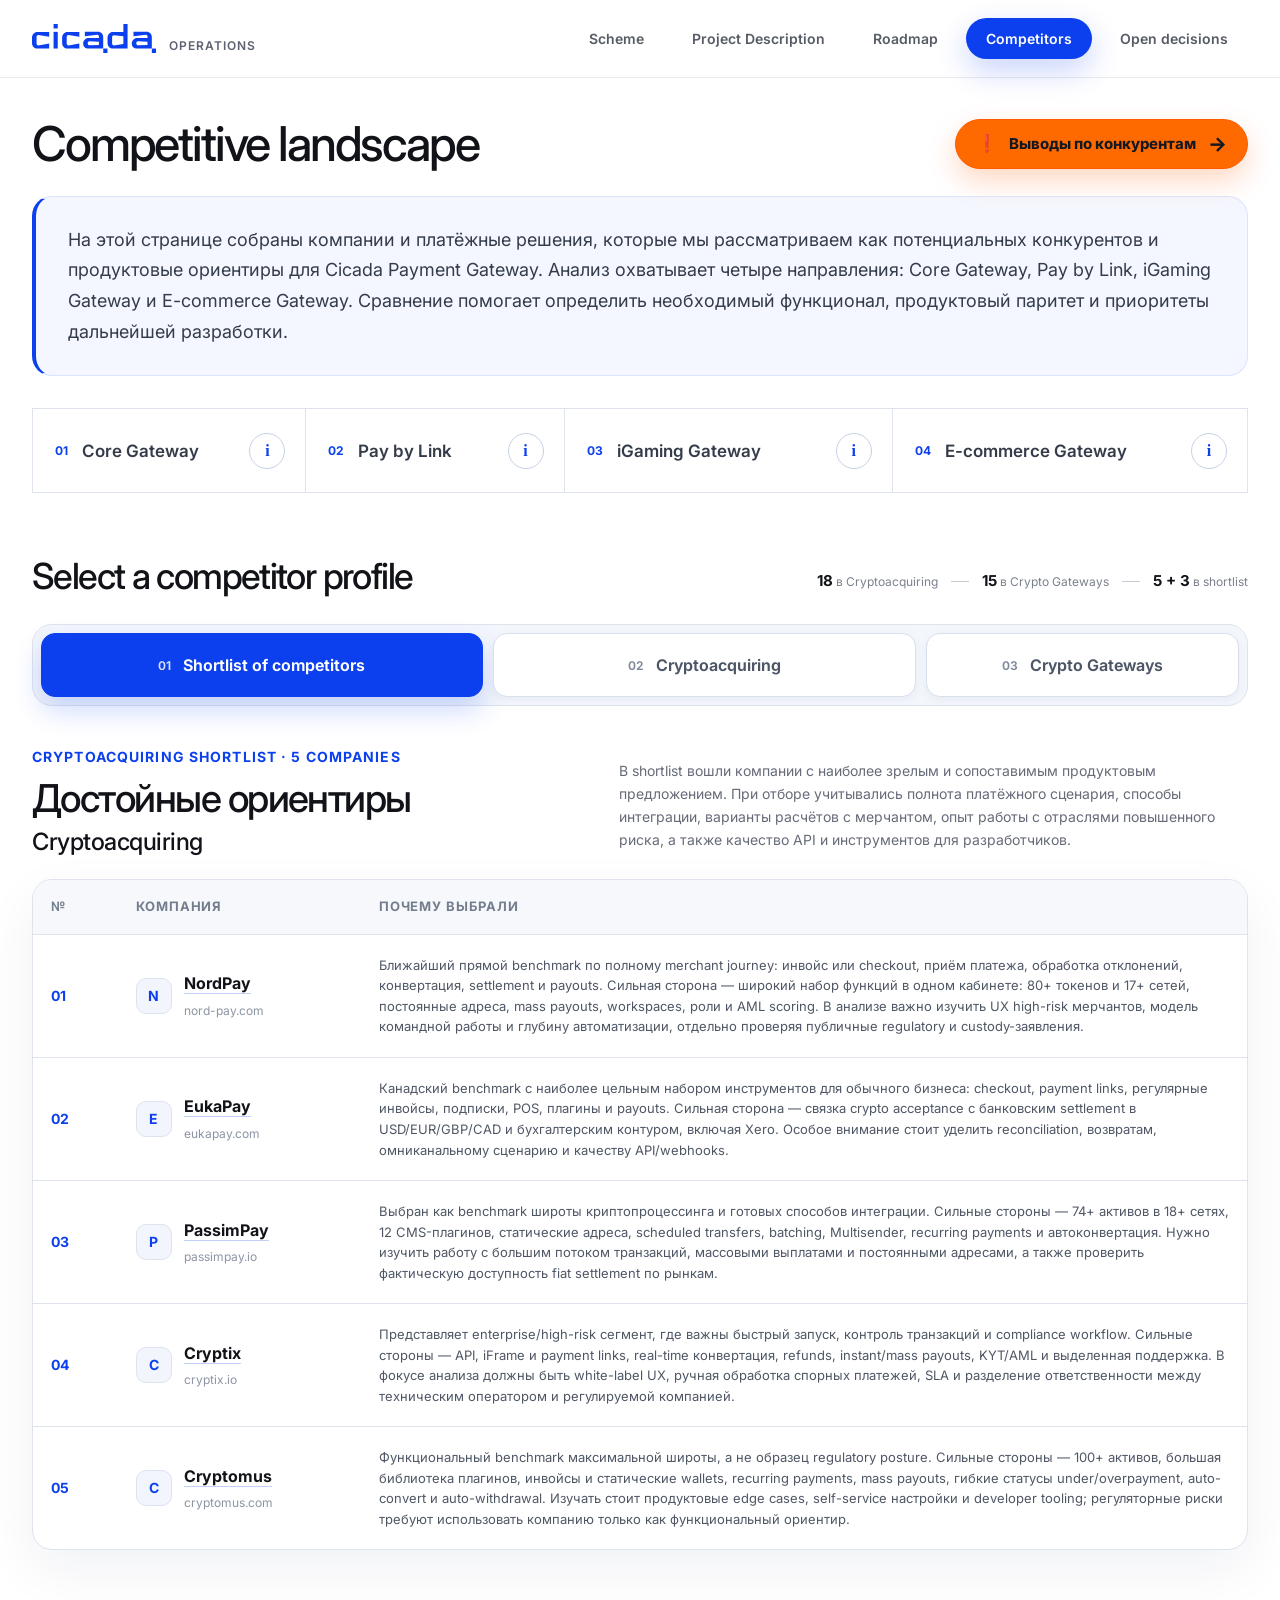
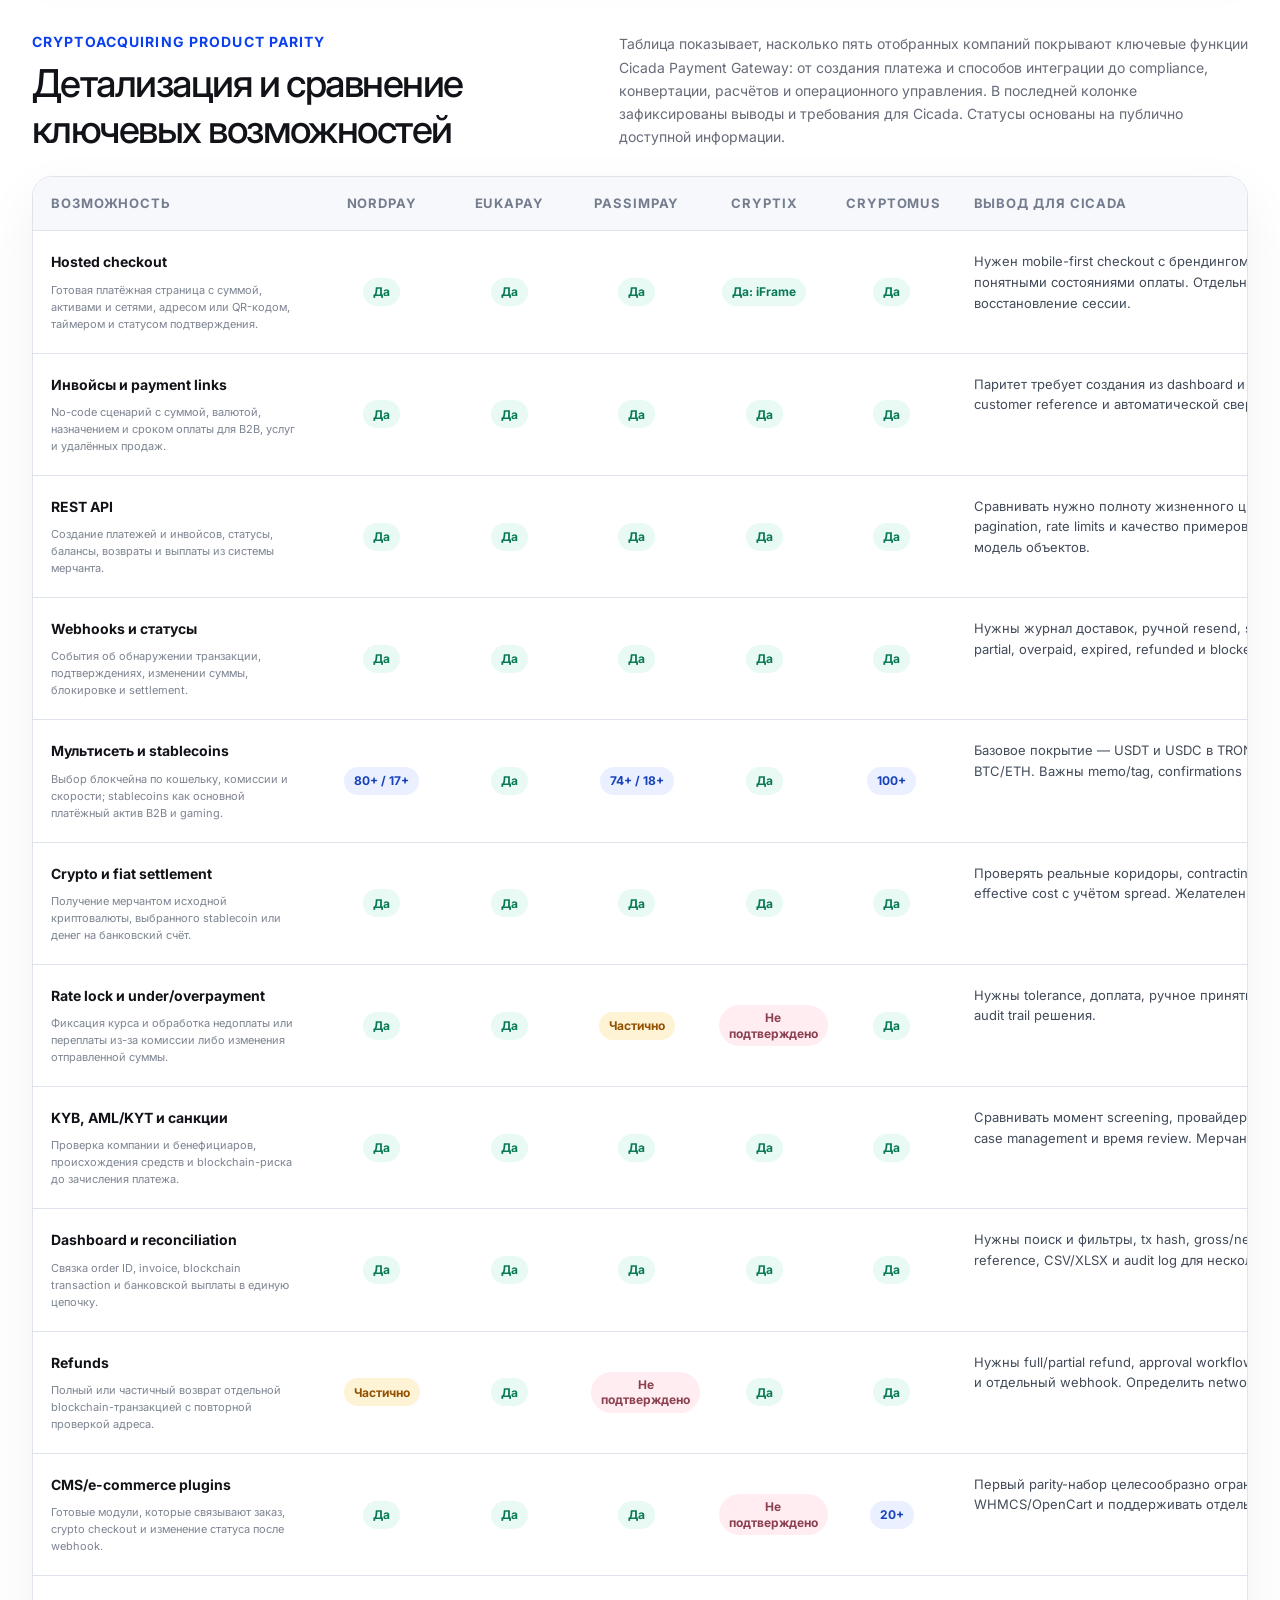
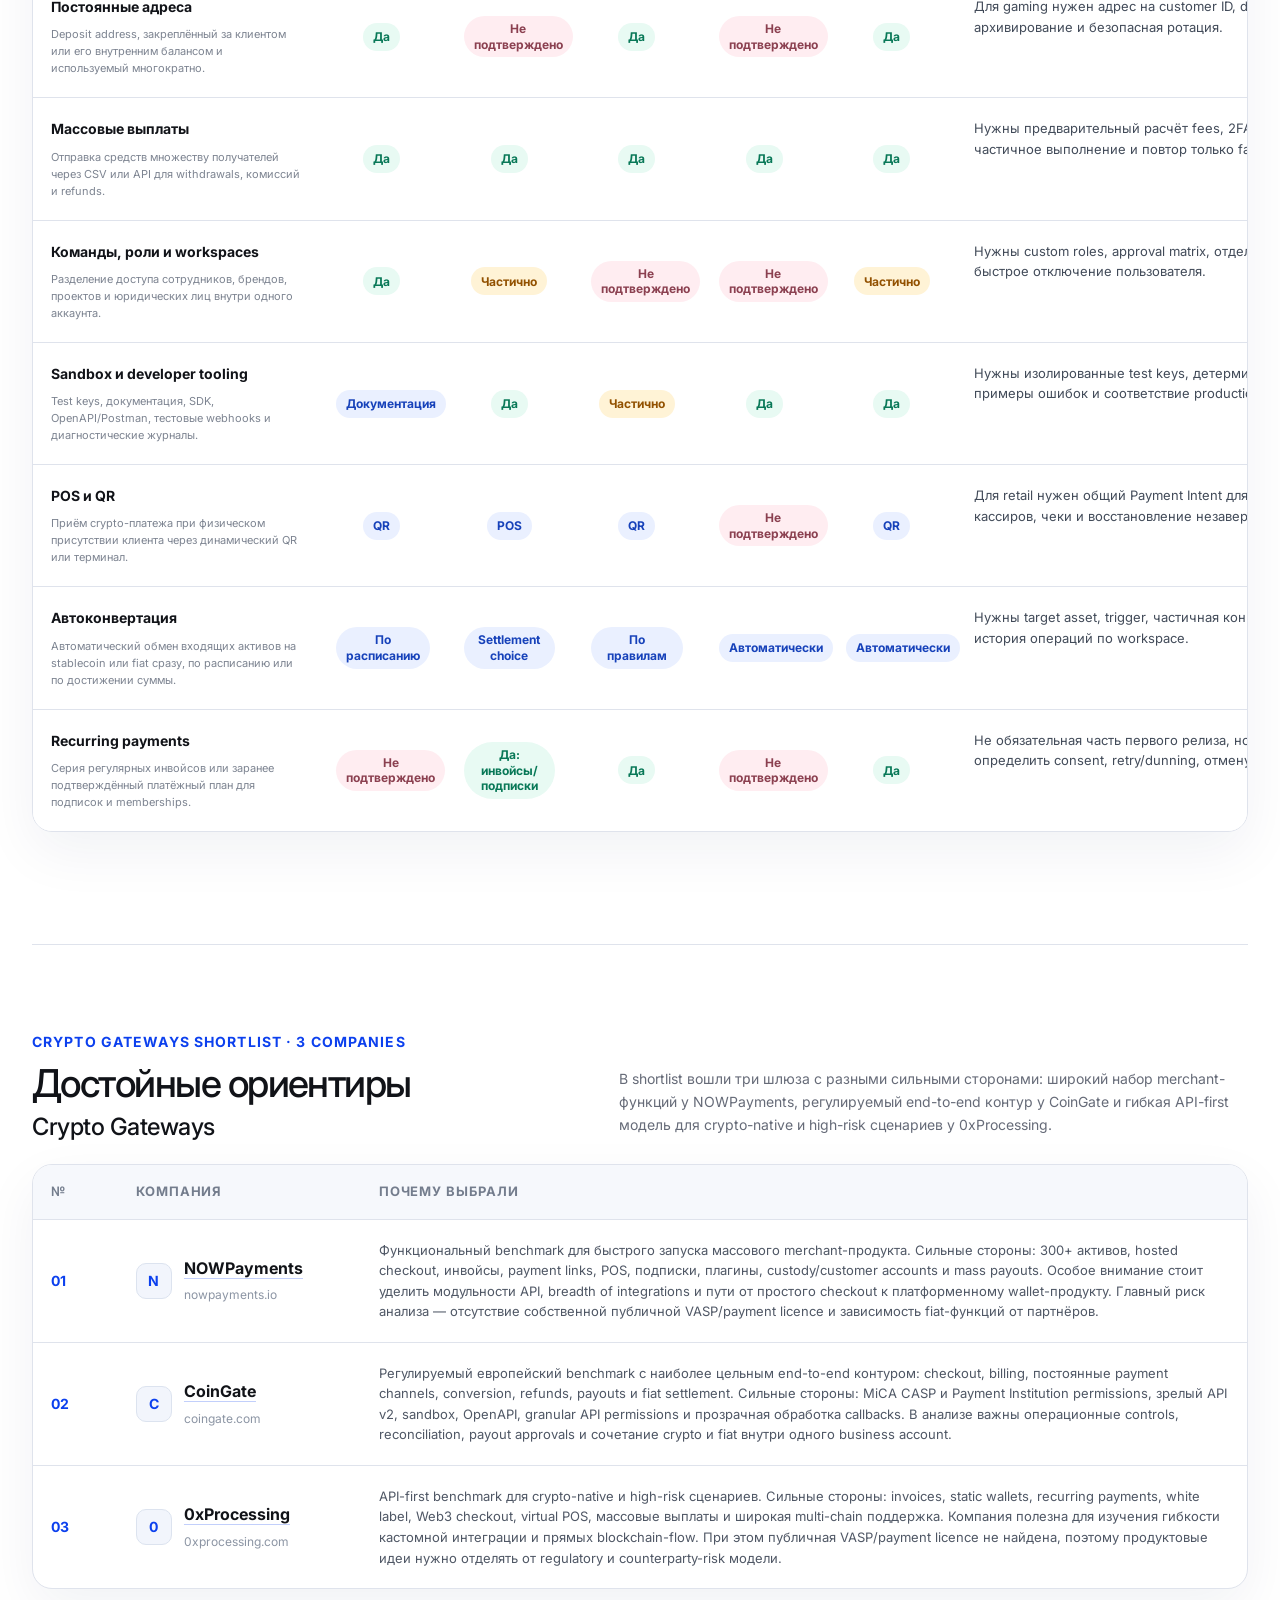
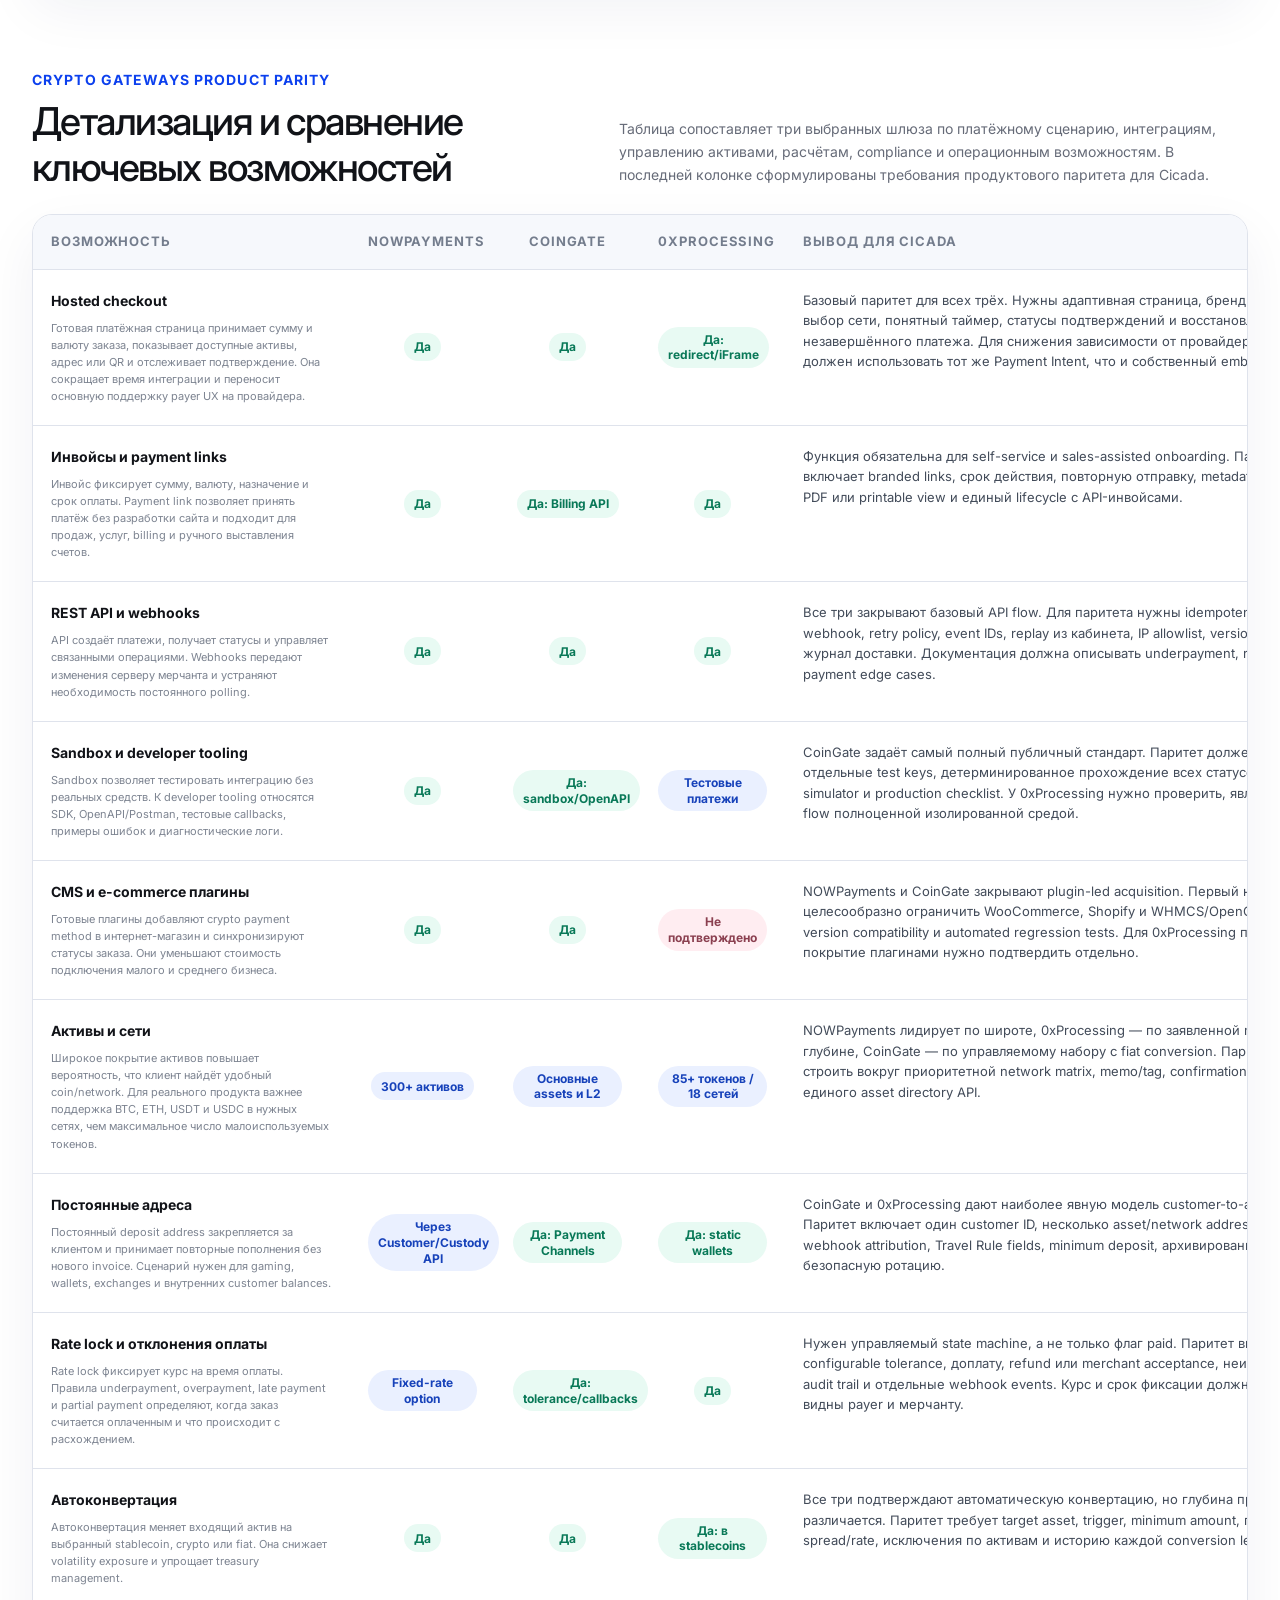
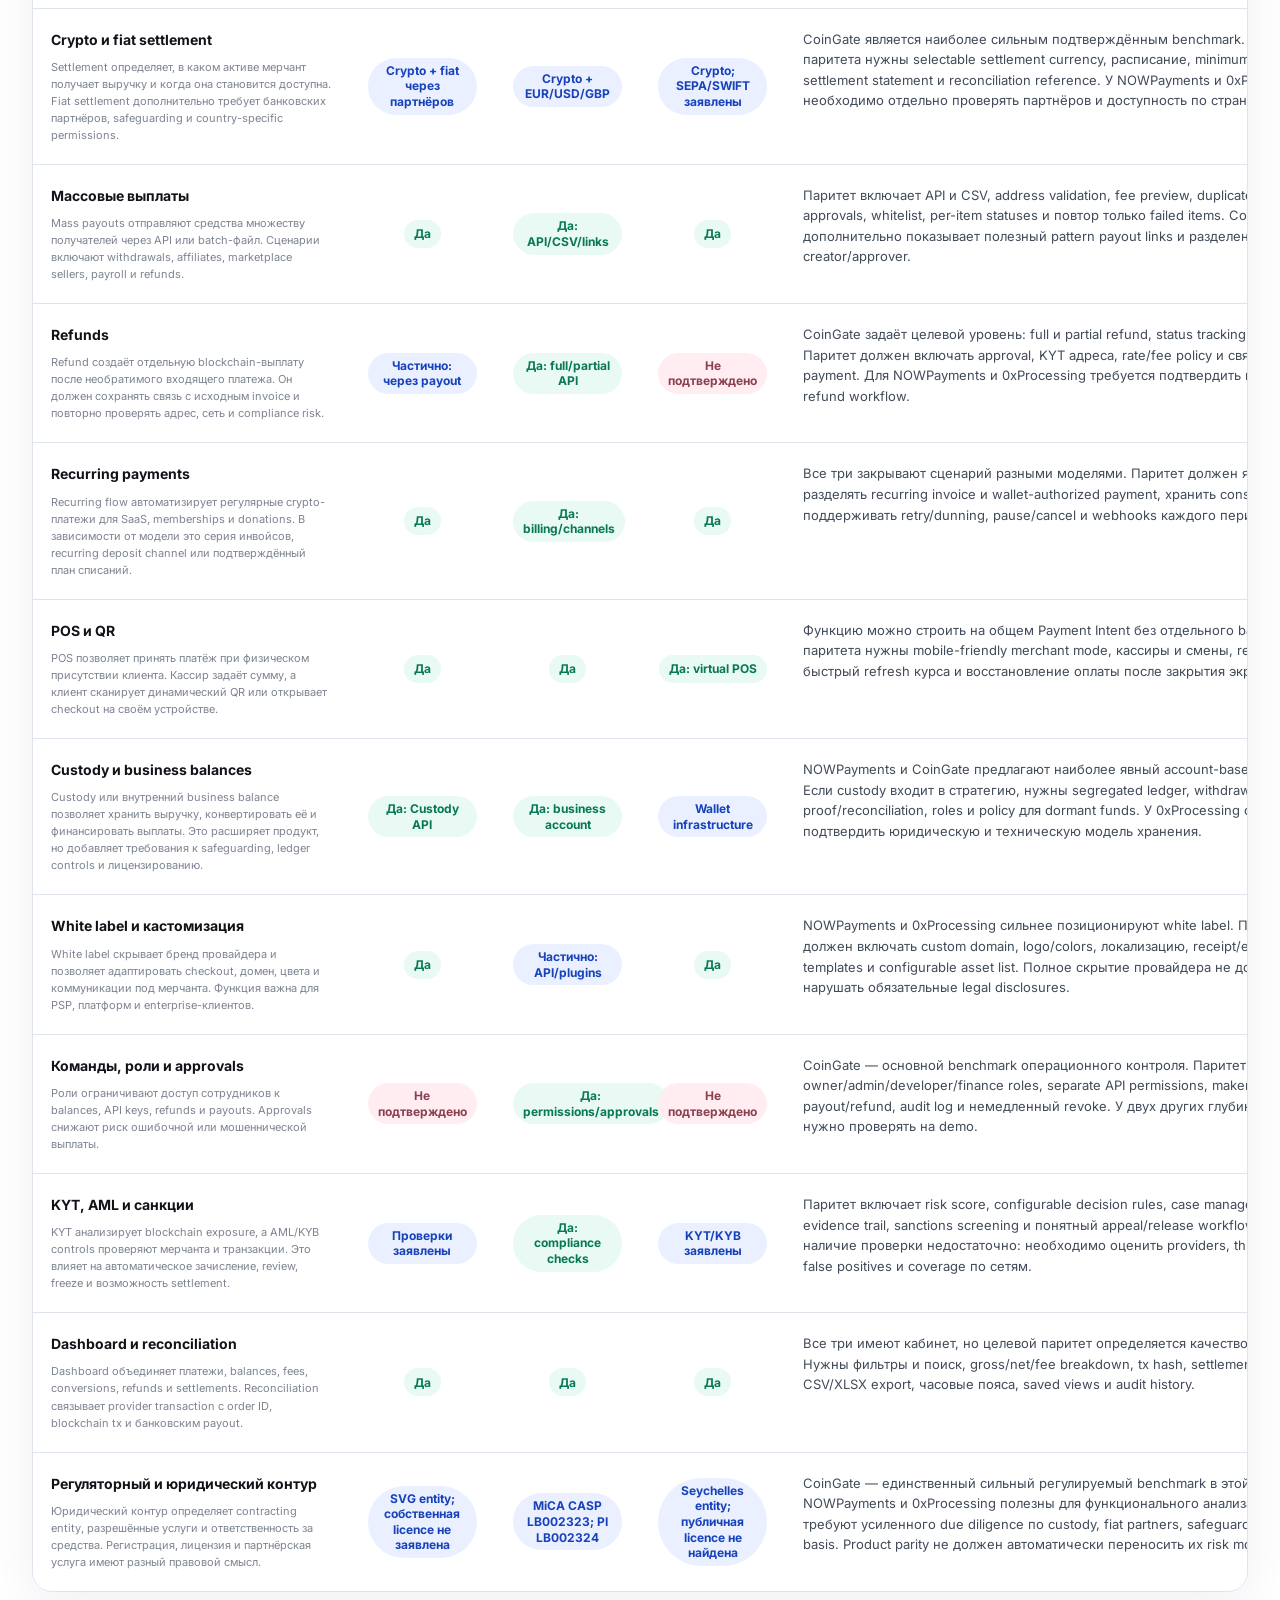
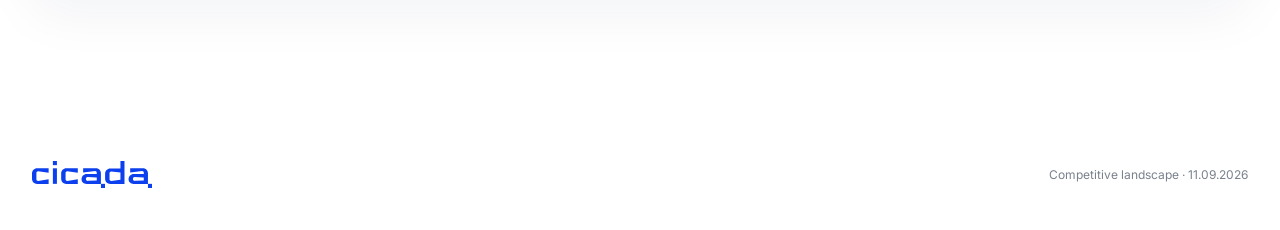
==== commit 73cd9d68: "Remove payment gateway page" ====
--- a/public/competitors/index.html
+++ b/public/competitors/index.html
@@ -13,7 +13,7 @@
   <body>
     <header class="site-header">
       <a class="brand" href="../index.html" aria-label="Cicada Operations — главная"><img src="../assets/cicada-wordmark-blue.svg?v=20260910-2" alt="Cicada" /><span>Operations</span></a>
-      <nav class="site-nav" aria-label="Главная навигация"><a class="nav-link" href="../payment-gateway.html">Payment Gateway</a><a class="nav-link" href="../scheme.html">Scheme</a><a class="nav-link" href="../projects.html">Project Description</a><a class="nav-link" href="../roadmap/">Roadmap</a><a class="nav-link active" href="./" aria-current="page">Competitors</a><a class="nav-link" href="../open-decisions/">Open decisions</a></nav>
+      <nav class="site-nav" aria-label="Главная навигация"><a class="nav-link" href="../scheme.html">Scheme</a><a class="nav-link" href="../projects.html">Project Description</a><a class="nav-link" href="../roadmap/">Roadmap</a><a class="nav-link active" href="./" aria-current="page">Competitors</a><a class="nav-link" href="../open-decisions/">Open decisions</a></nav>
     </header>
 
     <main class="competitors-page">
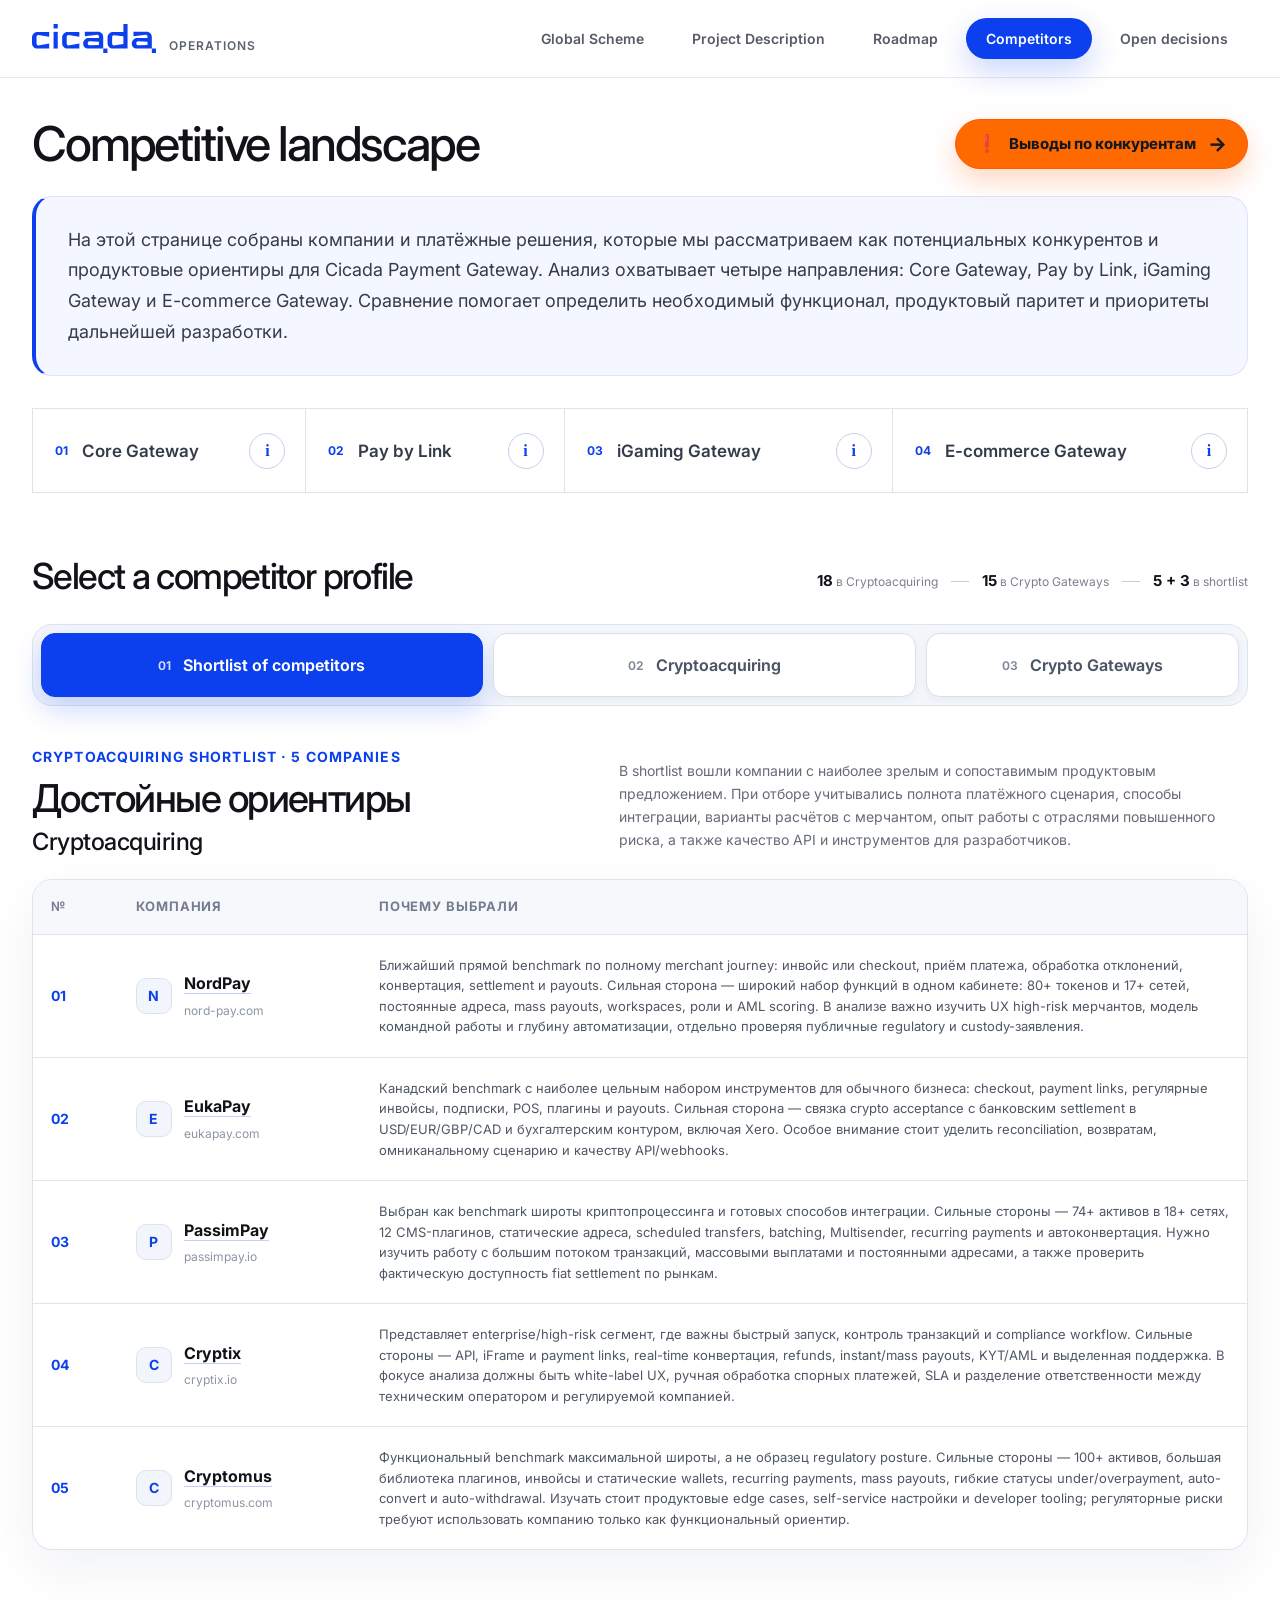
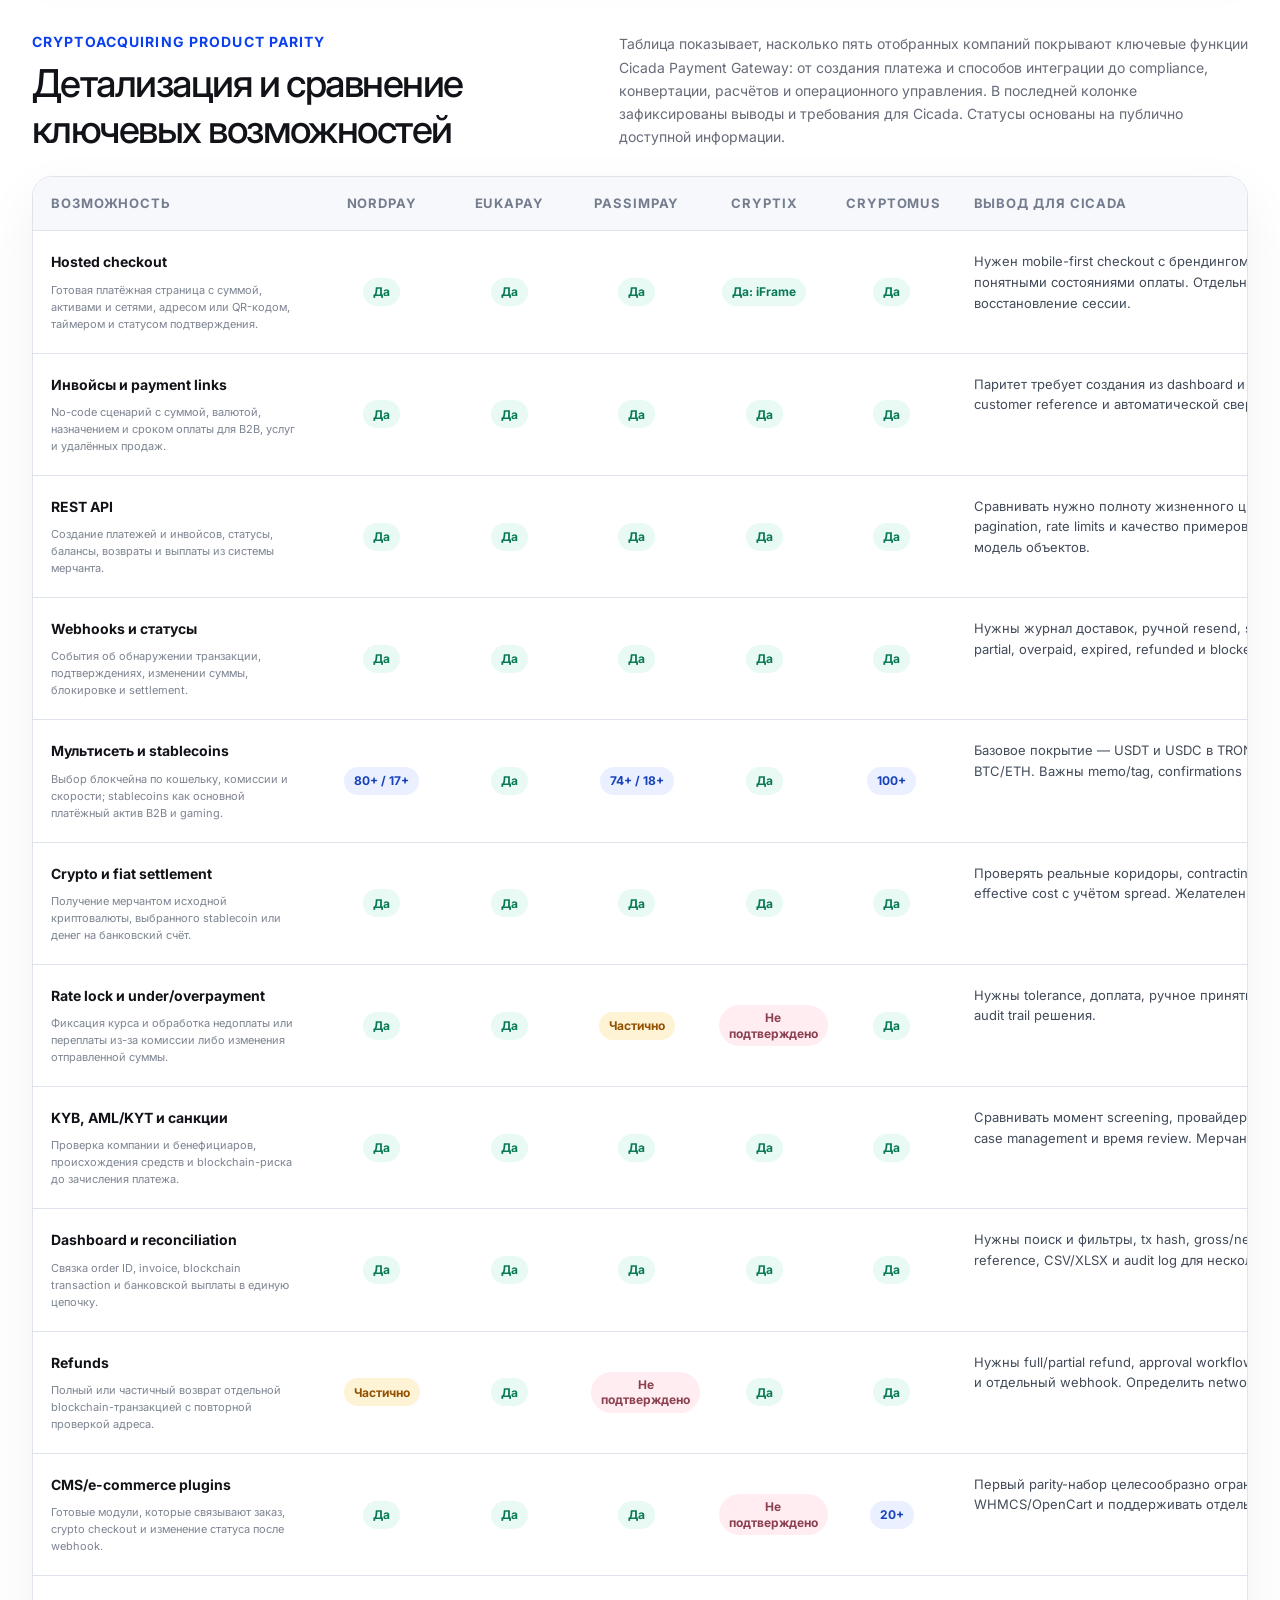
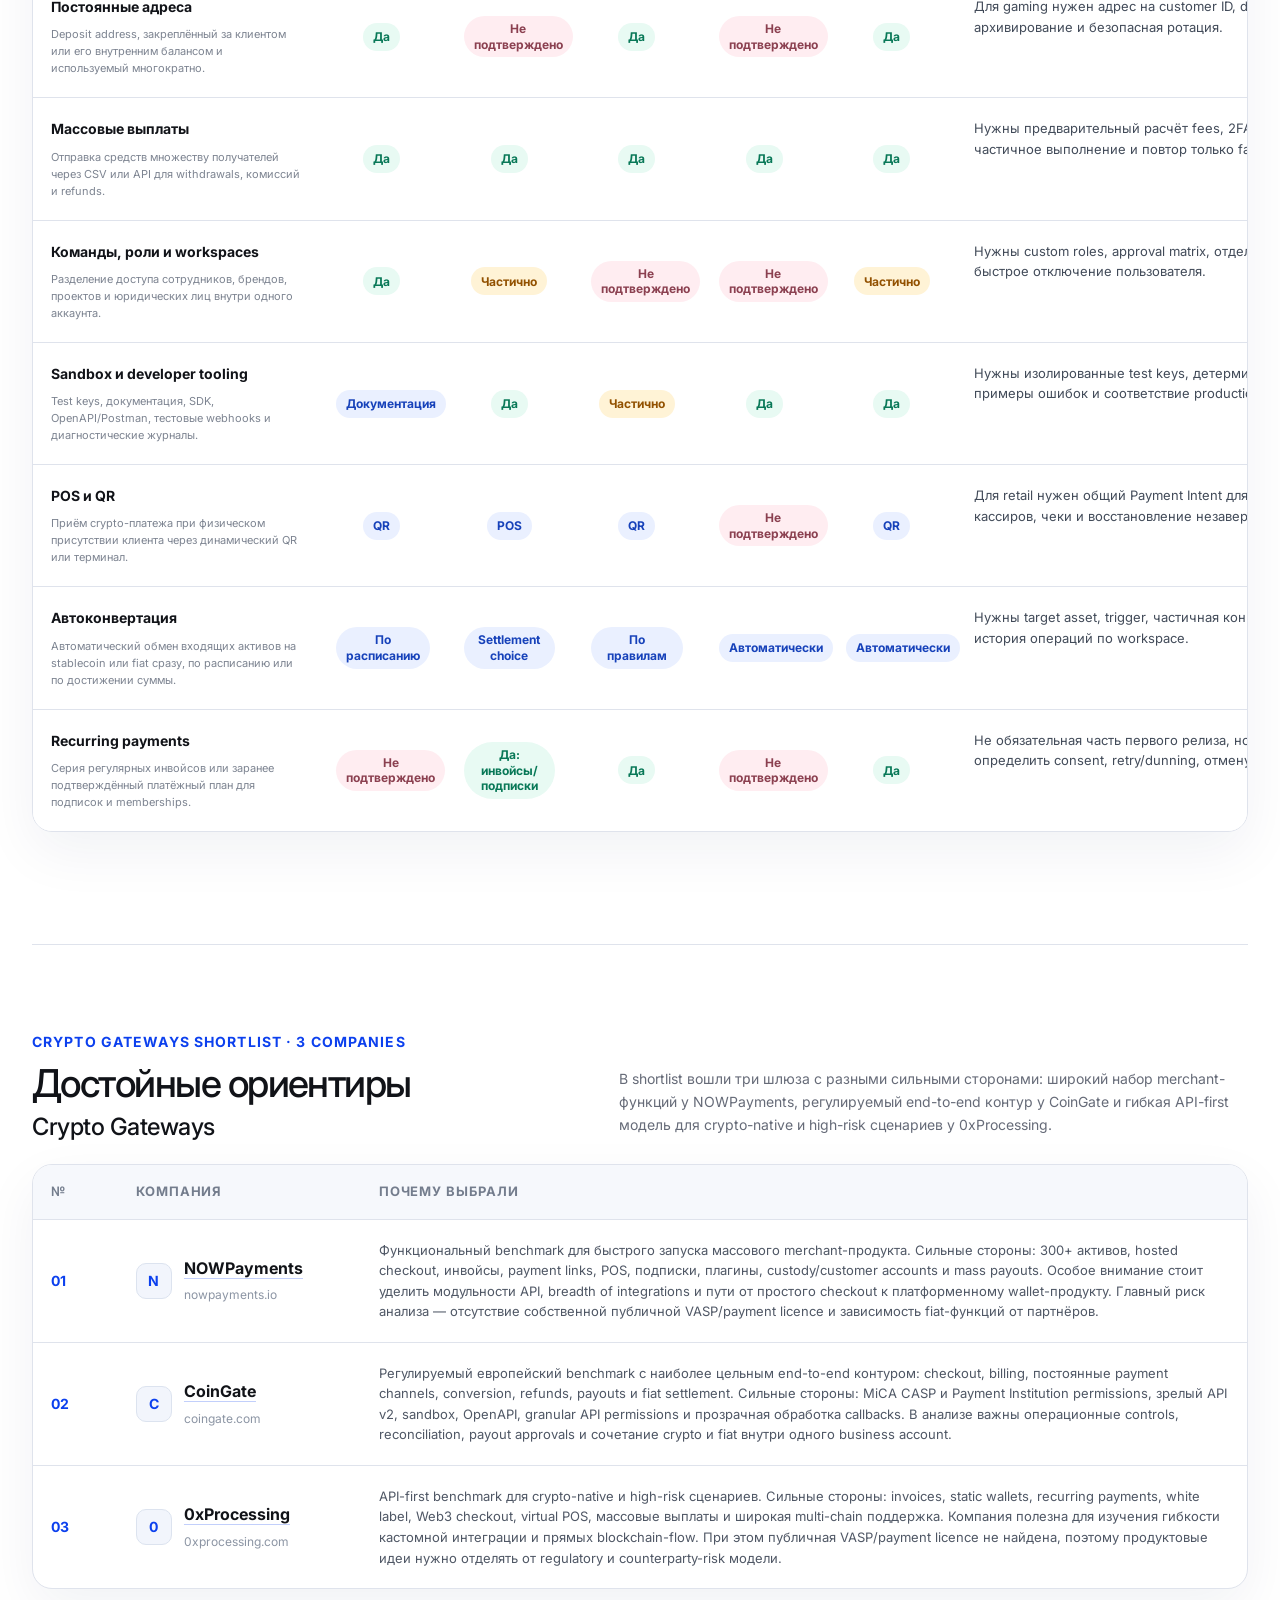
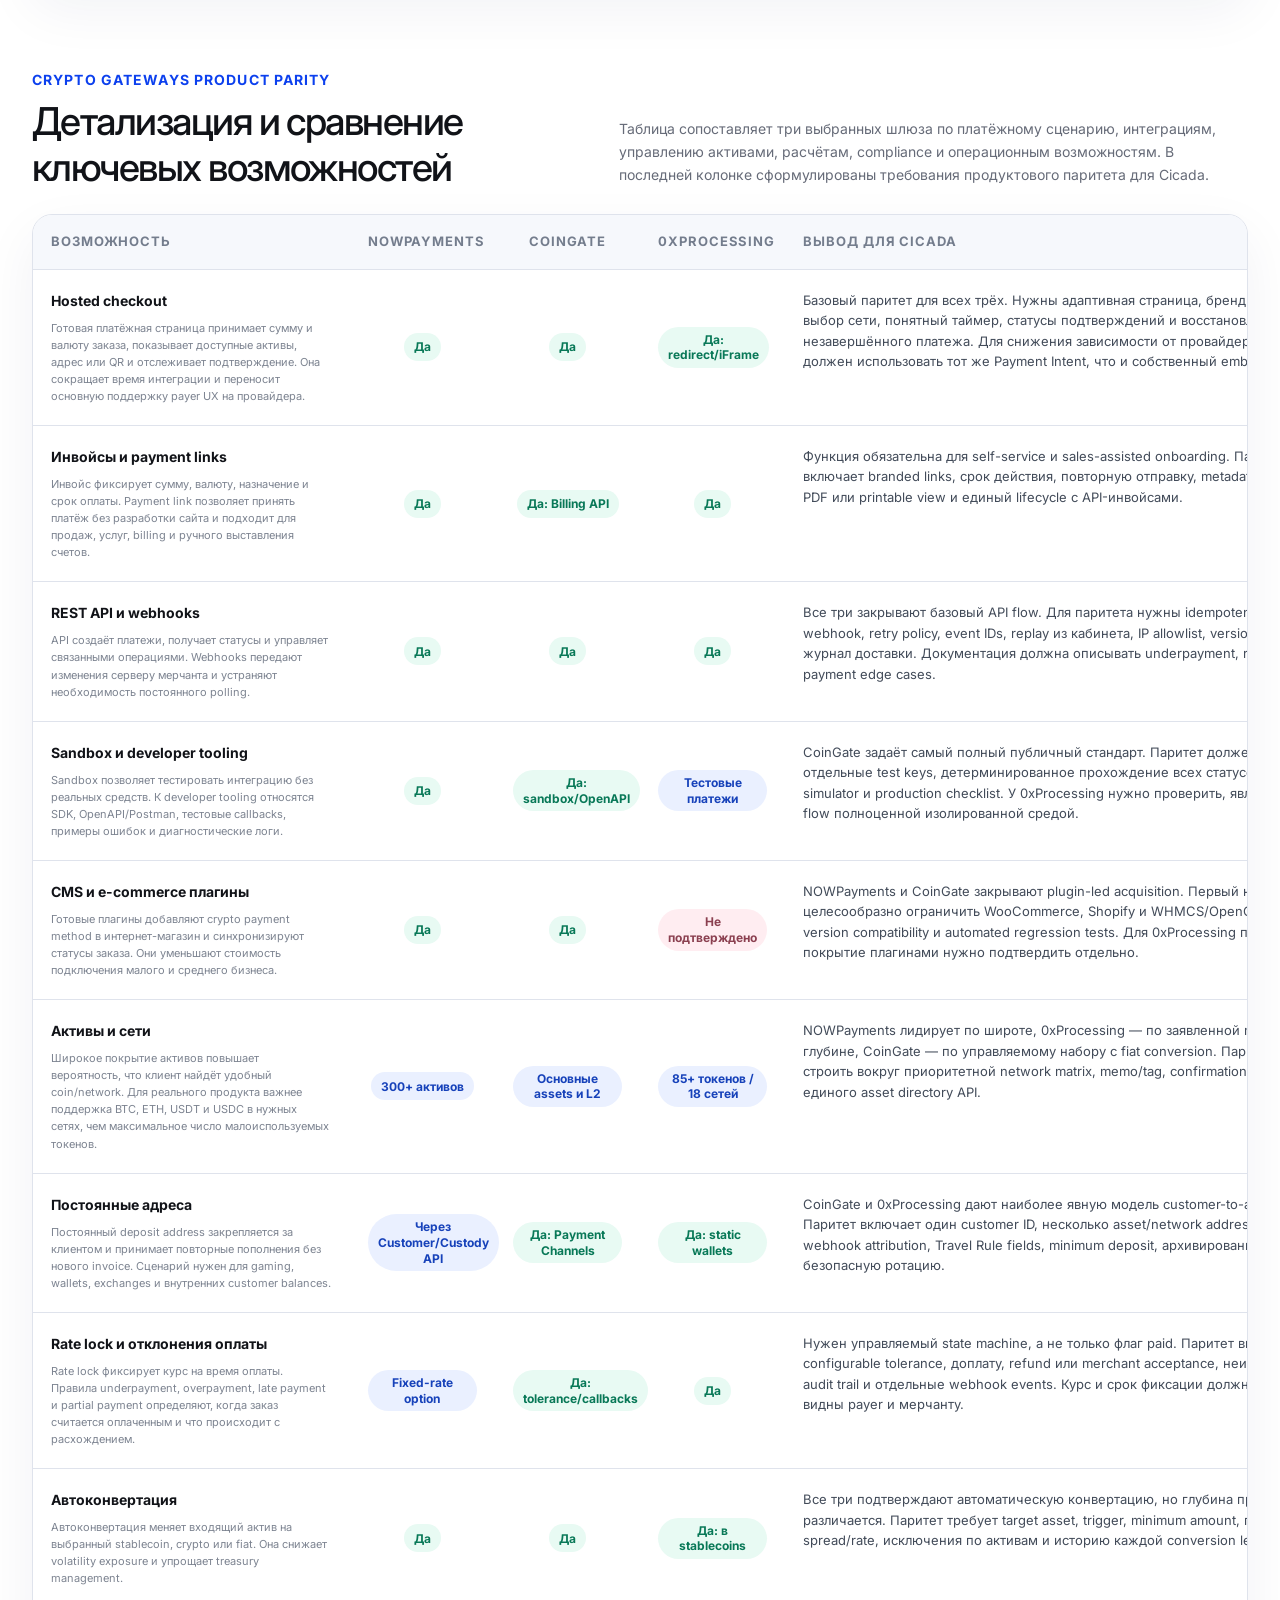
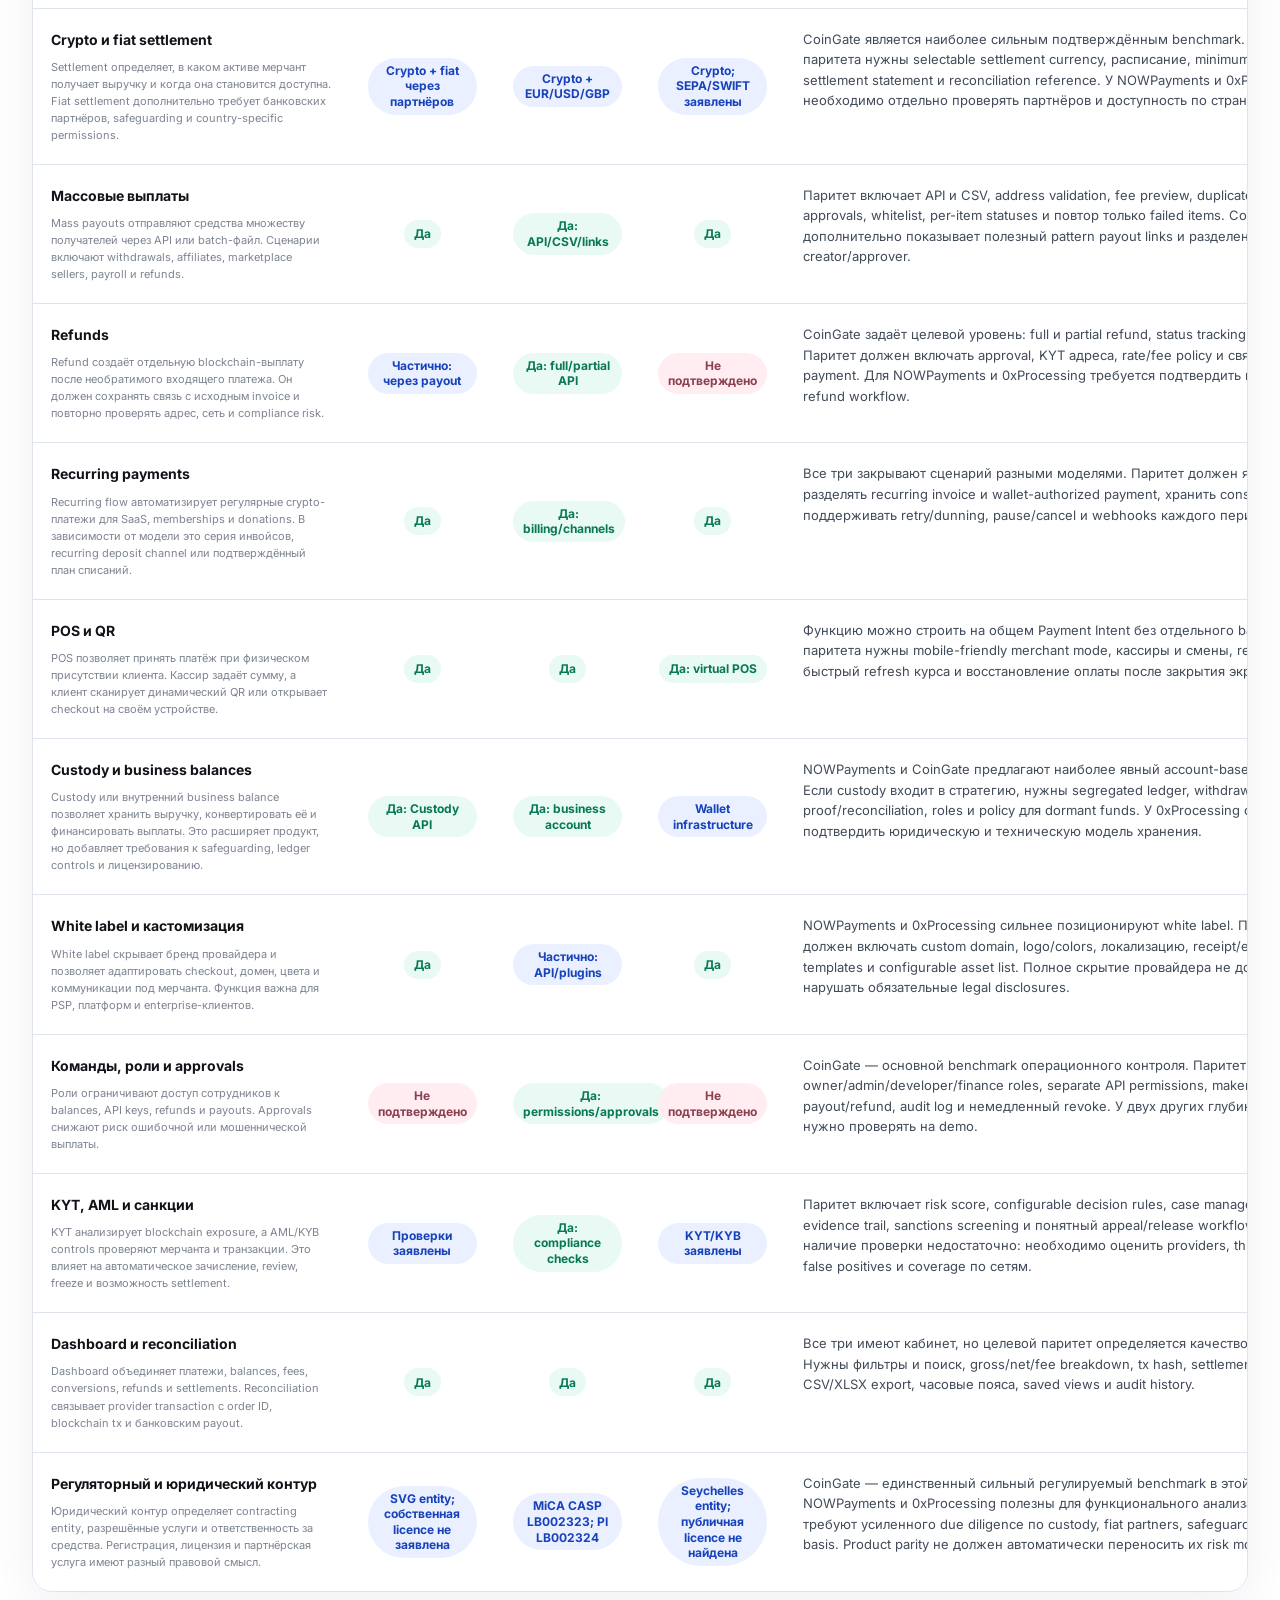
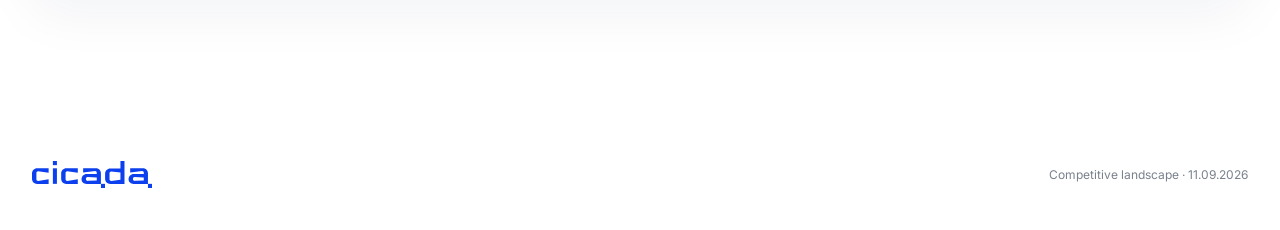
==== commit c6208613: "Rebuild global scheme page" ====
--- a/public/competitors/index.html
+++ b/public/competitors/index.html
@@ -7,13 +7,13 @@
     <meta name="theme-color" content="#ff5a00" />
     <title>Competitors — Cicada Operations</title>
     <link rel="icon" href="../assets/favicon.svg?v=20260910-3" type="image/svg+xml" sizes="any" />
-    <link rel="stylesheet" href="../styles.css?v=20260911-32" />
+    <link rel="stylesheet" href="../styles.css?v=20260911-35" />
     <script src="./competitors.js?v=20260911-7" defer></script>
   </head>
   <body>
     <header class="site-header">
       <a class="brand" href="../index.html" aria-label="Cicada Operations — главная"><img src="../assets/cicada-wordmark-blue.svg?v=20260910-2" alt="Cicada" /><span>Operations</span></a>
-      <nav class="site-nav" aria-label="Главная навигация"><a class="nav-link" href="../scheme.html">Scheme</a><a class="nav-link" href="../projects.html">Project Description</a><a class="nav-link" href="../roadmap/">Roadmap</a><a class="nav-link active" href="./" aria-current="page">Competitors</a><a class="nav-link" href="../open-decisions/">Open decisions</a></nav>
+      <nav class="site-nav" aria-label="Главная навигация"><a class="nav-link" href="../scheme.html">Global Scheme</a><a class="nav-link" href="../projects.html">Project Description</a><a class="nav-link" href="../roadmap/">Roadmap</a><a class="nav-link active" href="./" aria-current="page">Competitors</a><a class="nav-link" href="../open-decisions/">Open decisions</a></nav>
     </header>
 
     <main class="competitors-page">
--- a/public/styles.css
+++ b/public/styles.css
@@ -858,6 +858,7 @@
 .product-detail-soft { background: #f6f8fc; }
 .product-detail-core { color: #fff; border-top: 0; background: linear-gradient(135deg, #0b1734, #10265c); }
 .product-detail-head { display: grid; grid-template-columns: 72px .72fr 1.28fr; gap: 32px; align-items: start; margin-bottom: 44px; }
+.product-detail-head-wide { grid-template-columns: 72px .88fr 1.12fr; }
 .product-detail-head > span { display: grid; width: 58px; height: 58px; place-items: center; border: 1px solid #bfcae8; border-radius: 50%; color: var(--blue); font-size: 19px; font-weight: 750; }
 .product-detail-head h2 { margin: 0; font-size: clamp(34px, 3.6vw, 50px); font-weight: 500; line-height: 1.05; letter-spacing: -.05em; }
 .product-detail-head > p { margin: 32px 0 0; color: #626c7b; font-size: 16px; line-height: 1.7; }
@@ -916,9 +917,21 @@
 .product-comparison p { color: #505b6a; }
 
 .shared-platform { padding-block: 106px; color: #fff; background: radial-gradient(circle at 15% 110%, rgb(57 99 255 / 35%), transparent 28%), var(--navy); }
-.shared-platform-grid { display: grid; grid-template-columns: repeat(4, 1fr); margin: 0; padding: 0; border-top: 1px solid rgb(255 255 255 / 16%); border-left: 1px solid rgb(255 255 255 / 16%); list-style: none; }
-.shared-platform-grid li { position: relative; min-height: 76px; padding: 28px 20px 18px 38px; border-right: 1px solid rgb(255 255 255 / 16%); border-bottom: 1px solid rgb(255 255 255 / 16%); color: #d8dfec; font-size: 13px; }
-.shared-platform-grid li::before { position: absolute; top: 33px; left: 20px; width: 6px; height: 6px; border-radius: 50%; background: #7292ff; content: ""; }
+.shared-platform-grid { display: grid; grid-template-columns: repeat(4, 1fr); gap: 12px; margin: 0; padding: 0; list-style: none; perspective: 1200px; }
+.shared-platform-grid li { min-width: 0; }
+.shared-platform-card { width: 100%; min-height: 154px; padding: 0; border: 0; border-radius: 16px; color: inherit; background: transparent; font: inherit; text-align: left; cursor: pointer; perspective: 900px; }
+.shared-platform-card-inner { position: relative; display: grid; width: 100%; min-height: 154px; transform-style: preserve-3d; transition: transform .46s cubic-bezier(.2, .75, .25, 1); }
+.shared-platform-card-front, .shared-platform-card-back { grid-area: 1 / 1; display: flex; min-height: 154px; flex-direction: column; justify-content: space-between; padding: 22px; border: 1px solid rgb(255 255 255 / 18%); border-radius: 16px; backface-visibility: hidden; }
+.shared-platform-card-front { background: rgb(255 255 255 / 5%); }
+.shared-platform-card-back { border-color: rgb(111 145 255 / 48%); background: #15306e; transform: rotateY(180deg); }
+.shared-platform-card b { color: #f4f7ff; font-size: 16px; font-weight: 650; line-height: 1.3; }
+.shared-platform-card small { color: #8799c0; font-size: 13px; line-height: 1.4; }
+.shared-platform-card-back > span { color: #d8e0f1; font-size: 14px; line-height: 1.5; }
+.shared-platform-card:focus-visible .shared-platform-card-inner, .shared-platform-card.is-flipped .shared-platform-card-inner { transform: rotateY(180deg); }
+.shared-platform-card:focus-visible { outline: 3px solid #7695ff; outline-offset: 4px; }
+@media (hover: hover) {
+  .shared-platform-card:hover .shared-platform-card-inner { transform: rotateY(180deg); }
+}
 
 .description-roadmap { display: grid; grid-template-columns: .9fr 1.1fr; gap: 80px; margin-block: 100px; padding: 42px 44px; border-radius: 22px; color: #fff; background: linear-gradient(115deg, #0c40ee, #315dec); box-shadow: 0 20px 48px rgb(12 64 238 / 18%); }
 .description-roadmap .description-kicker { color: #c5d1ff; }
@@ -989,8 +1002,8 @@
   .product-comparison p:nth-child(2)::before { content: "Pay by Link"; }
   .product-comparison p:nth-child(3)::before { content: "E-commerce Gateway"; }
   .shared-platform-grid { grid-template-columns: repeat(2, 1fr); }
-  .shared-platform-grid li { min-height: 68px; padding: 24px 12px 14px 30px; font-size: 12px; }
-  .shared-platform-grid li::before { top: 29px; left: 15px; }
+  .shared-platform-card, .shared-platform-card-inner, .shared-platform-card-front, .shared-platform-card-back { min-height: 170px; }
+  .shared-platform-card-front, .shared-platform-card-back { padding: 19px; }
   .description-roadmap { margin-block: 74px; padding: 27px 21px; border-radius: 17px; }
   .description-roadmap h2 { font-size: 36px; }
   .description-related { padding-bottom: 76px; }
@@ -998,7 +1011,142 @@
   .description-related-grid a { min-height: 220px; }
 }
 
+@media (max-width: 520px) {
+  .shared-platform-grid { grid-template-columns: 1fr; }
+  .shared-platform-card, .shared-platform-card-inner, .shared-platform-card-front, .shared-platform-card-back { min-height: 138px; }
+}
+
 @media (prefers-reduced-motion: reduce) {
-  .product-nav-card, .product-disclosure summary i { transition: none; }
+  .product-nav-card, .product-disclosure summary i, .shared-platform-card-inner { transition: none; }
   .hash-target { animation: none; }
 }
+
+/* Global Scheme */
+.global-scheme-page { overflow: hidden; }
+.global-scheme-hero { display: grid; grid-template-columns: .82fr 1.18fr; gap: 88px; align-items: end; min-height: 470px; padding-block: 94px 86px; }
+.global-scheme-hero h1 { margin: 0; font-size: clamp(62px, 7vw, 96px); font-weight: 500; line-height: .95; letter-spacing: -.065em; }
+.global-scheme-hero > div:last-child { display: flex; max-width: 690px; flex-direction: column; align-items: flex-start; gap: 26px; }
+.global-scheme-hero p { margin: 0; color: #4f5969; font-size: 18px; line-height: 1.68; }
+.global-scheme-hero a { display: inline-flex; align-items: center; gap: 28px; padding: 13px 15px 13px 20px; border-radius: 999px; color: #fff; background: var(--blue); font-size: 14px; font-weight: 700; box-shadow: 0 16px 34px rgb(12 64 238 / 20%); }
+.global-scheme-hero a b { display: grid; width: 30px; height: 30px; place-items: center; border-radius: 50%; color: var(--blue); background: #fff; font-size: 17px; }
+
+.global-map { scroll-margin-top: 78px; padding-block: 104px; color: #fff; background: radial-gradient(circle at 80% 3%, rgb(45 89 255 / 30%), transparent 29%), radial-gradient(circle at 8% 78%, rgb(23 71 210 / 22%), transparent 25%), var(--navy); }
+.global-map-heading { display: grid; grid-template-columns: 1.05fr .95fr; gap: 70px; align-items: end; }
+.global-map-heading .description-kicker { color: #8ba6ff; }
+.global-map-heading h2 { margin: 0; font-size: clamp(46px, 5vw, 68px); font-weight: 500; line-height: 1.02; letter-spacing: -.052em; }
+.global-map-legend { display: flex; flex-wrap: wrap; gap: 9px; justify-content: flex-end; padding-bottom: 6px; }
+.global-map-legend span { position: relative; padding: 9px 12px 9px 28px; border: 1px solid rgb(255 255 255 / 18%); border-radius: 999px; color: #c8d1e3; font-size: 12px; }
+.global-map-legend span::before { position: absolute; top: 50%; left: 12px; width: 7px; height: 7px; border-radius: 50%; background: #6e90ff; content: ""; transform: translateY(-50%); }
+.global-map-legend .legend-external::before { background: #9aa6bd; }
+.global-map-legend .legend-decision { border-color: rgb(255 129 54 / 42%); color: #ffd3b9; }
+.global-map-legend .legend-decision::before { background: #ff6811; }
+.global-map-frame { margin-top: 52px; padding: 26px; border: 1px solid rgb(255 255 255 / 13%); border-radius: 28px; background: rgb(4 14 38 / 46%); box-shadow: 0 32px 80px rgb(0 0 0 / 20%); }
+.global-map-layer { padding: 24px; border: 1px solid rgb(255 255 255 / 13%); border-radius: 20px; background: rgb(255 255 255 / 3.5%); }
+.global-layer-label { display: flex; align-items: center; gap: 13px; margin-bottom: 19px; }
+.global-layer-label span { display: grid; width: 34px; height: 34px; place-items: center; border: 1px solid #526da9; border-radius: 50%; color: #96adf5; font-size: 11px; font-weight: 750; }
+.global-layer-label h3 { margin: 0; color: #dbe3f3; font-size: 15px; font-weight: 650; letter-spacing: .01em; }
+.global-actors-grid { display: grid; grid-template-columns: repeat(4, 1fr); gap: 10px; }
+.global-actors-grid article, .global-external-grid article { min-height: 88px; padding: 18px; border-radius: 13px; background: rgb(255 255 255 / 5%); }
+.global-actors-grid strong, .global-external-grid strong { display: block; color: #f4f7ff; font-size: 15px; line-height: 1.35; }
+.global-actors-grid p, .global-external-grid p { margin: 7px 0 0; color: #909db6; font-size: 13px; line-height: 1.45; }
+.global-flow-connector { position: relative; display: grid; min-height: 72px; place-items: center; color: #8291ae; text-align: center; }
+.global-flow-connector::before { position: absolute; top: 0; bottom: 0; left: 50%; width: 1px; background: #405a99; content: ""; }
+.global-flow-connector span { position: relative; z-index: 1; padding: 6px 12px; border-radius: 999px; background: #081633; font-size: 11px; font-weight: 700; letter-spacing: .06em; text-transform: uppercase; }
+.global-flow-connector i { position: absolute; z-index: 1; bottom: 0; display: grid; width: 25px; height: 25px; place-items: center; border: 1px solid #4e68a5; border-radius: 50%; color: #91a9ee; background: #0a1938; font-size: 13px; font-style: normal; }
+.global-flow-connector-core::before { background: #3461dd; }
+.global-products-grid { display: grid; grid-template-columns: repeat(3, 1fr); gap: 11px; }
+.global-products-grid > *, .global-core-control > *, .global-core-services > *, .global-external-grid > * { min-width: 0; }
+.global-product-card { min-height: 225px; padding: 23px; border: 1px solid rgb(113 145 255 / 34%); border-radius: 16px; background: linear-gradient(145deg, rgb(34 71 164 / 28%), rgb(255 255 255 / 3%)); }
+.global-product-card > span, .global-product-card > div > span { color: #8eabff; font-size: 11px; font-weight: 750; letter-spacing: .08em; }
+.global-product-card > div { display: flex; align-items: center; justify-content: space-between; gap: 12px; }
+.global-product-card small { padding: 5px 8px; border: 1px solid rgb(255 112 31 / 46%); border-radius: 999px; color: #ffbf98; font-size: 9px; font-weight: 750; letter-spacing: .07em; text-transform: uppercase; }
+.global-product-card h3 { margin: 42px 0 11px; font-size: 24px; letter-spacing: -.035em; }
+.global-product-card h3, .global-core-services strong, .global-external-grid strong { overflow-wrap: anywhere; }
+.global-product-card p { min-height: 48px; margin: 0; color: #aab6cc; font-size: 14px; line-height: 1.55; }
+.global-product-card ul { display: flex; flex-wrap: wrap; gap: 6px; margin: 19px 0 0; padding: 0; list-style: none; }
+.global-product-card li { padding: 6px 9px; border: 1px solid rgb(255 255 255 / 14%); border-radius: 999px; color: #d9e1f0; font-size: 11px; }
+.global-product-hypothesis { border-color: rgb(255 106 26 / 46%); }
+
+.global-core { padding: 28px; border: 1px solid #4776ff; border-radius: 21px; background: linear-gradient(135deg, rgb(18 65 205 / 55%), rgb(16 41 101 / 72%)); box-shadow: 0 20px 50px rgb(0 28 112 / 27%); }
+.global-core-heading { display: grid; grid-template-columns: 1fr 1fr; gap: 40px; align-items: end; margin-bottom: 23px; }
+.global-core-heading span { color: #a7baff; font-size: 11px; font-weight: 750; letter-spacing: .08em; }
+.global-core-heading h3 { margin: 9px 0 0; font-size: 34px; letter-spacing: -.04em; }
+.global-core-heading p { margin: 0; color: #c0cae0; font-size: 14px; line-height: 1.55; }
+.global-core-control, .global-core-services { display: grid; grid-template-columns: repeat(3, 1fr); gap: 9px; }
+.global-core-control { margin-bottom: 9px; }
+.global-core-control article, .global-core-services article { min-height: 82px; padding: 17px; border: 1px solid rgb(255 255 255 / 16%); border-radius: 12px; background: rgb(255 255 255 / 6%); }
+.global-core-control strong, .global-core-services strong { display: block; color: #f5f7ff; font-size: 14px; line-height: 1.35; }
+.global-core-control span, .global-core-services span { display: block; margin-top: 7px; color: #9eacc7; font-size: 12px; line-height: 1.4; }
+.global-core-operations { display: grid; grid-template-columns: repeat(5, 1fr); gap: 8px; margin-top: 9px; }
+.global-core-operations span { padding: 11px 9px; border: 1px solid rgb(255 255 255 / 13%); border-radius: 10px; color: #c7d2e8; text-align: center; font-size: 12px; }
+.global-external-layer { border-style: dashed; background: rgb(255 255 255 / 2%); }
+.global-external-grid { display: grid; grid-template-columns: repeat(5, 1fr); gap: 9px; }
+.global-external-grid article { border: 1px solid rgb(255 255 255 / 10%); }
+
+.payment-lifecycle { padding-block: 112px; }
+#lifecycle-title, #connections-title { scroll-margin-top: 104px; }
+.payment-lifecycle-grid { display: grid; grid-template-columns: repeat(4, 1fr); margin: 0; padding: 0; border-top: 1px solid var(--line); border-left: 1px solid var(--line); list-style: none; }
+.payment-lifecycle-grid li { min-height: 190px; padding: 23px; border-right: 1px solid var(--line); border-bottom: 1px solid var(--line); }
+.payment-lifecycle-grid span { color: var(--blue); font-size: 18px; font-weight: 750; }
+.payment-lifecycle-grid strong { display: block; margin-top: 41px; font-size: 19px; }
+.payment-lifecycle-grid p { margin: 10px 0 0; color: #626c7b; font-size: 14px; line-height: 1.55; }
+
+.product-connections { padding-block: 108px; background: #f4f7fc; }
+.product-connections-grid { display: grid; grid-template-columns: repeat(3, 1fr); gap: 14px; }
+.product-connections-grid > article { display: flex; min-height: 395px; flex-direction: column; padding: 29px; border: 1px solid #d9e0ec; border-radius: 20px; background: #fff; }
+.product-connections-grid > article > span, .connection-card-top > span { color: var(--blue); font-size: 20px; font-weight: 750; }
+.connection-card-top { display: flex; align-items: center; justify-content: space-between; gap: 15px; }
+.connection-card-top small { padding: 6px 8px; border: 1px solid #ffd0b6; border-radius: 999px; color: #d65008; font-size: 9px; font-weight: 750; letter-spacing: .06em; }
+.product-connections-grid h3 { margin: 52px 0 14px; font-size: 25px; letter-spacing: -.035em; }
+.product-connections-grid article > p { margin: 0; color: #606a79; font-size: 15px; line-height: 1.6; }
+.product-connections-grid dl { margin: auto 0 0; }
+.product-connections-grid dl > div { display: grid; grid-template-columns: 1fr 1.15fr; gap: 16px; padding: 12px 0; border-top: 1px solid var(--line); }
+.product-connections-grid dt { color: #8a93a1; font-size: 12px; }
+.product-connections-grid dd { margin: 0; color: #303949; font-size: 13px; font-weight: 650; }
+.global-scheme-boundary { display: grid; grid-template-columns: .8fr 1.35fr auto; gap: 42px; align-items: center; margin-top: 16px; padding: 28px 30px; border: 1px solid #ffc49f; border-left: 5px solid #ff5a00; border-radius: 16px; background: #fff8f2; }
+.global-scheme-boundary span { color: #d75008; font-size: 10px; font-weight: 750; letter-spacing: .08em; }
+.global-scheme-boundary h3 { margin: 8px 0 0; font-size: 21px; }
+.global-scheme-boundary p { margin: 0; color: #675d59; font-size: 14px; line-height: 1.6; }
+.global-scheme-boundary a { display: inline-flex; align-items: center; gap: 24px; padding: 12px 14px 12px 17px; border-radius: 999px; color: #fff; background: #ff5a00; white-space: nowrap; font-size: 13px; font-weight: 750; }
+
+@media (max-width: 1100px) {
+  .global-scheme-hero, .global-map-heading { grid-template-columns: 1fr; gap: 32px; }
+  .global-scheme-hero { min-height: auto; padding-block: 72px; }
+  .global-map-legend { justify-content: flex-start; }
+  .global-actors-grid { grid-template-columns: repeat(2, 1fr); }
+  .global-external-grid { grid-template-columns: repeat(3, 1fr); }
+  .global-core-operations { grid-template-columns: repeat(3, 1fr); }
+  .payment-lifecycle-grid { grid-template-columns: repeat(2, 1fr); }
+  .global-scheme-boundary { grid-template-columns: 1fr 1.3fr; }
+  .global-scheme-boundary a { grid-column: 1 / -1; justify-self: start; }
+}
+
+@media (max-width: 767px) {
+  .global-scheme-hero { padding-block: 54px 64px; }
+  .global-scheme-hero h1 { font-size: 52px; }
+  .global-scheme-hero p { font-size: 16px; }
+  .global-map { padding-block: 72px; }
+  .global-map-heading h2 { font-size: 39px; }
+  .global-map-legend { gap: 6px; }
+  .global-map-legend span { padding-block: 8px; font-size: 10px; }
+  .global-map-frame { width: calc(100% + 8px); margin-inline: -4px; padding: 13px; border-radius: 20px; }
+  .global-map-layer, .global-core { padding: 18px; border-radius: 16px; }
+  .global-actors-grid, .global-products-grid, .global-core-heading, .global-core-control, .global-core-services, .global-external-grid { grid-template-columns: 1fr; }
+  .global-product-card { min-height: auto; }
+  .global-product-card h3 { margin-top: 34px; }
+  .global-product-card p { min-height: auto; }
+  .global-core-heading { gap: 14px; }
+  .global-core-operations { grid-template-columns: repeat(2, 1fr); }
+  .global-flow-connector span { font-size: 9px; }
+  .payment-lifecycle { padding-block: 78px; }
+  .payment-lifecycle-grid, .product-connections-grid { grid-template-columns: 1fr; }
+  .payment-lifecycle-grid li { min-height: 165px; }
+  .product-connections { padding-block: 78px; }
+  .product-connections-grid > article { min-height: 340px; padding: 24px; }
+  .global-scheme-boundary { grid-template-columns: 1fr; gap: 18px; padding: 24px 21px; }
+  .global-scheme-boundary a { grid-column: auto; }
+}
+
+@media (prefers-reduced-motion: reduce) {
+  .global-scheme-hero a { scroll-behavior: auto; }
+}
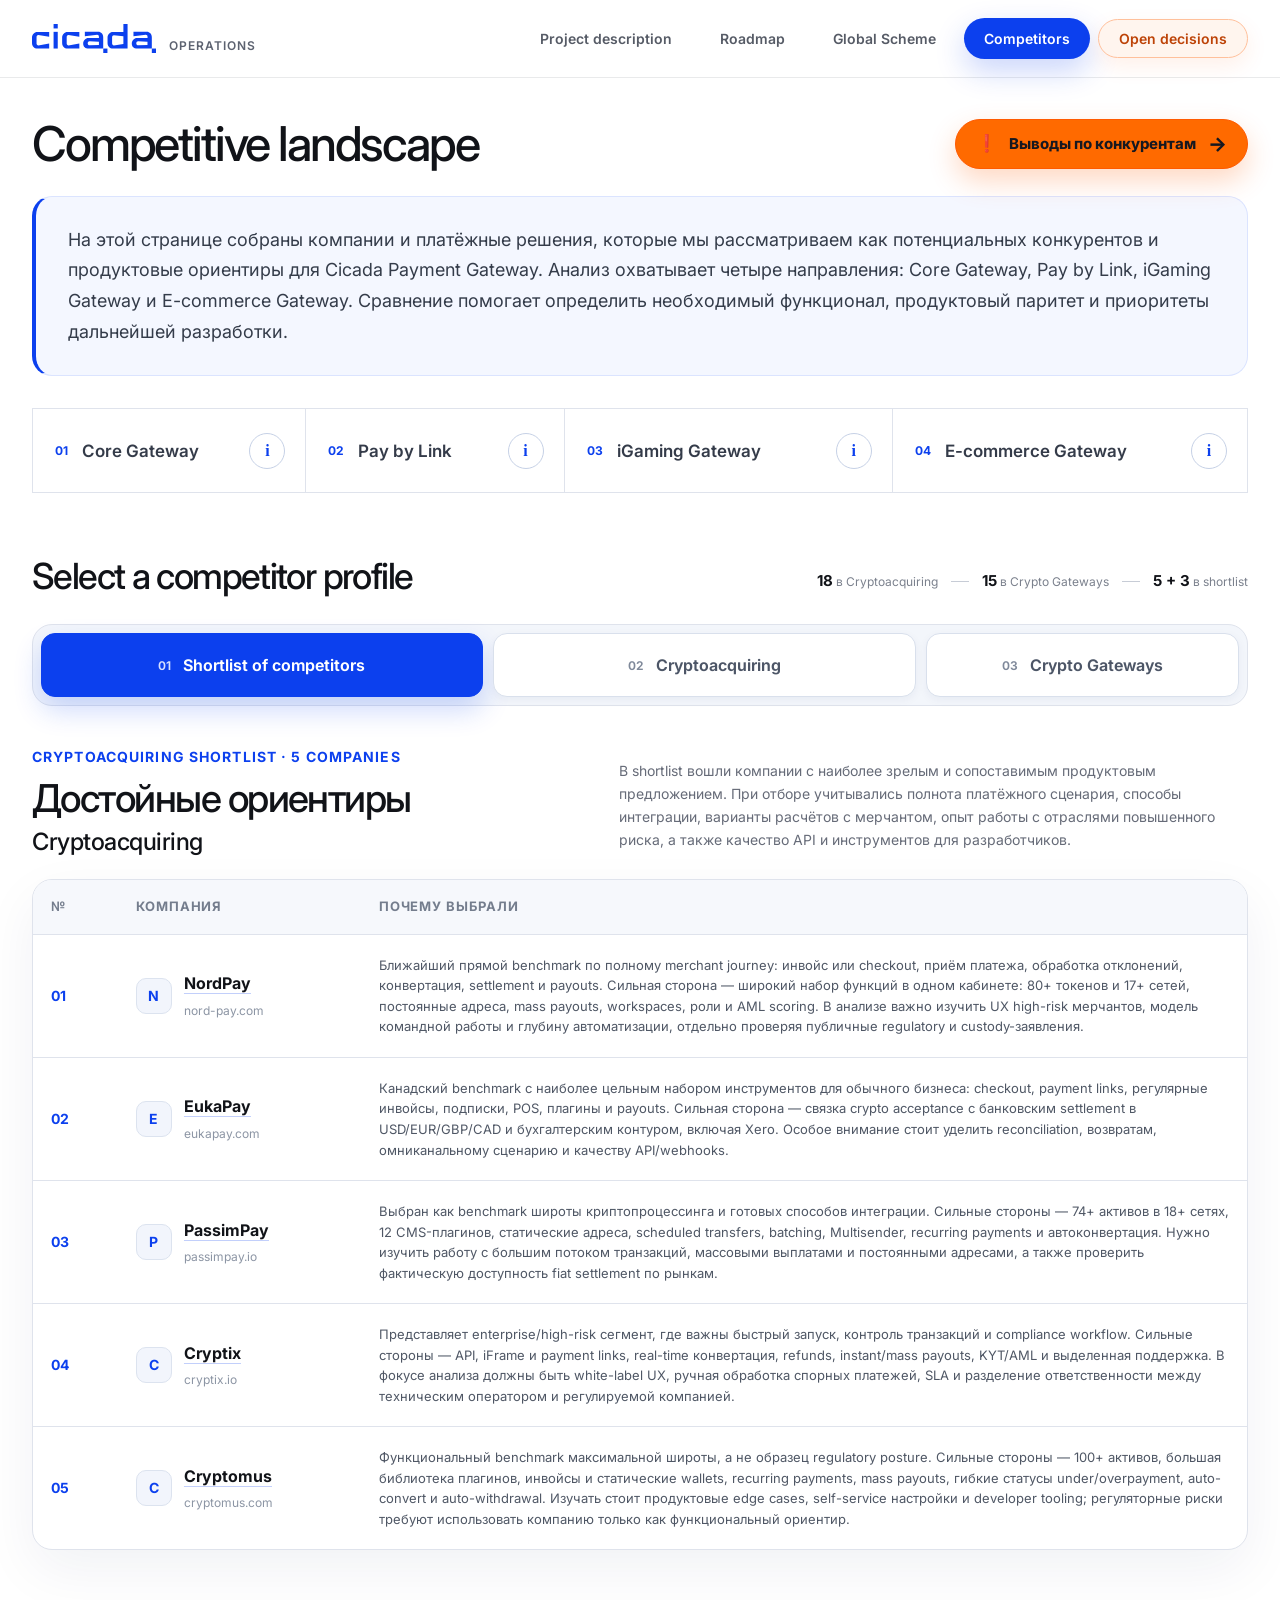
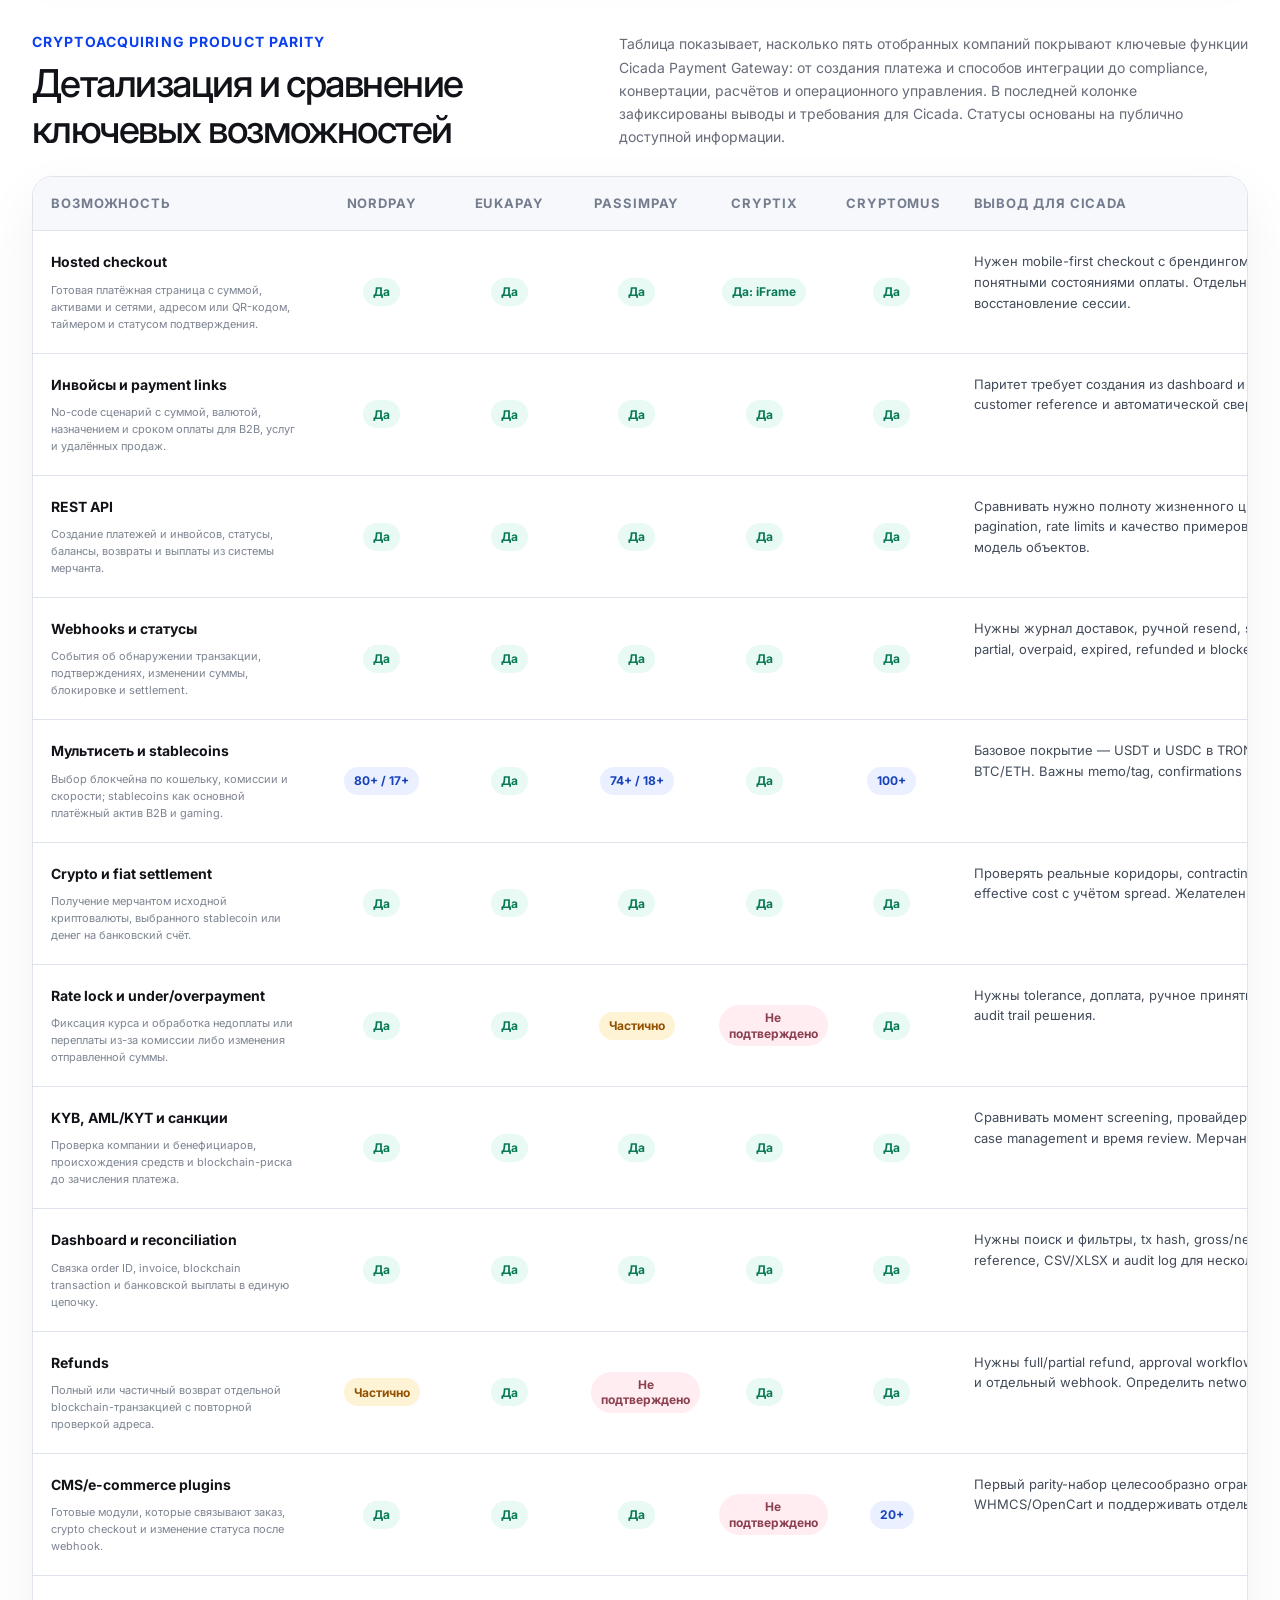
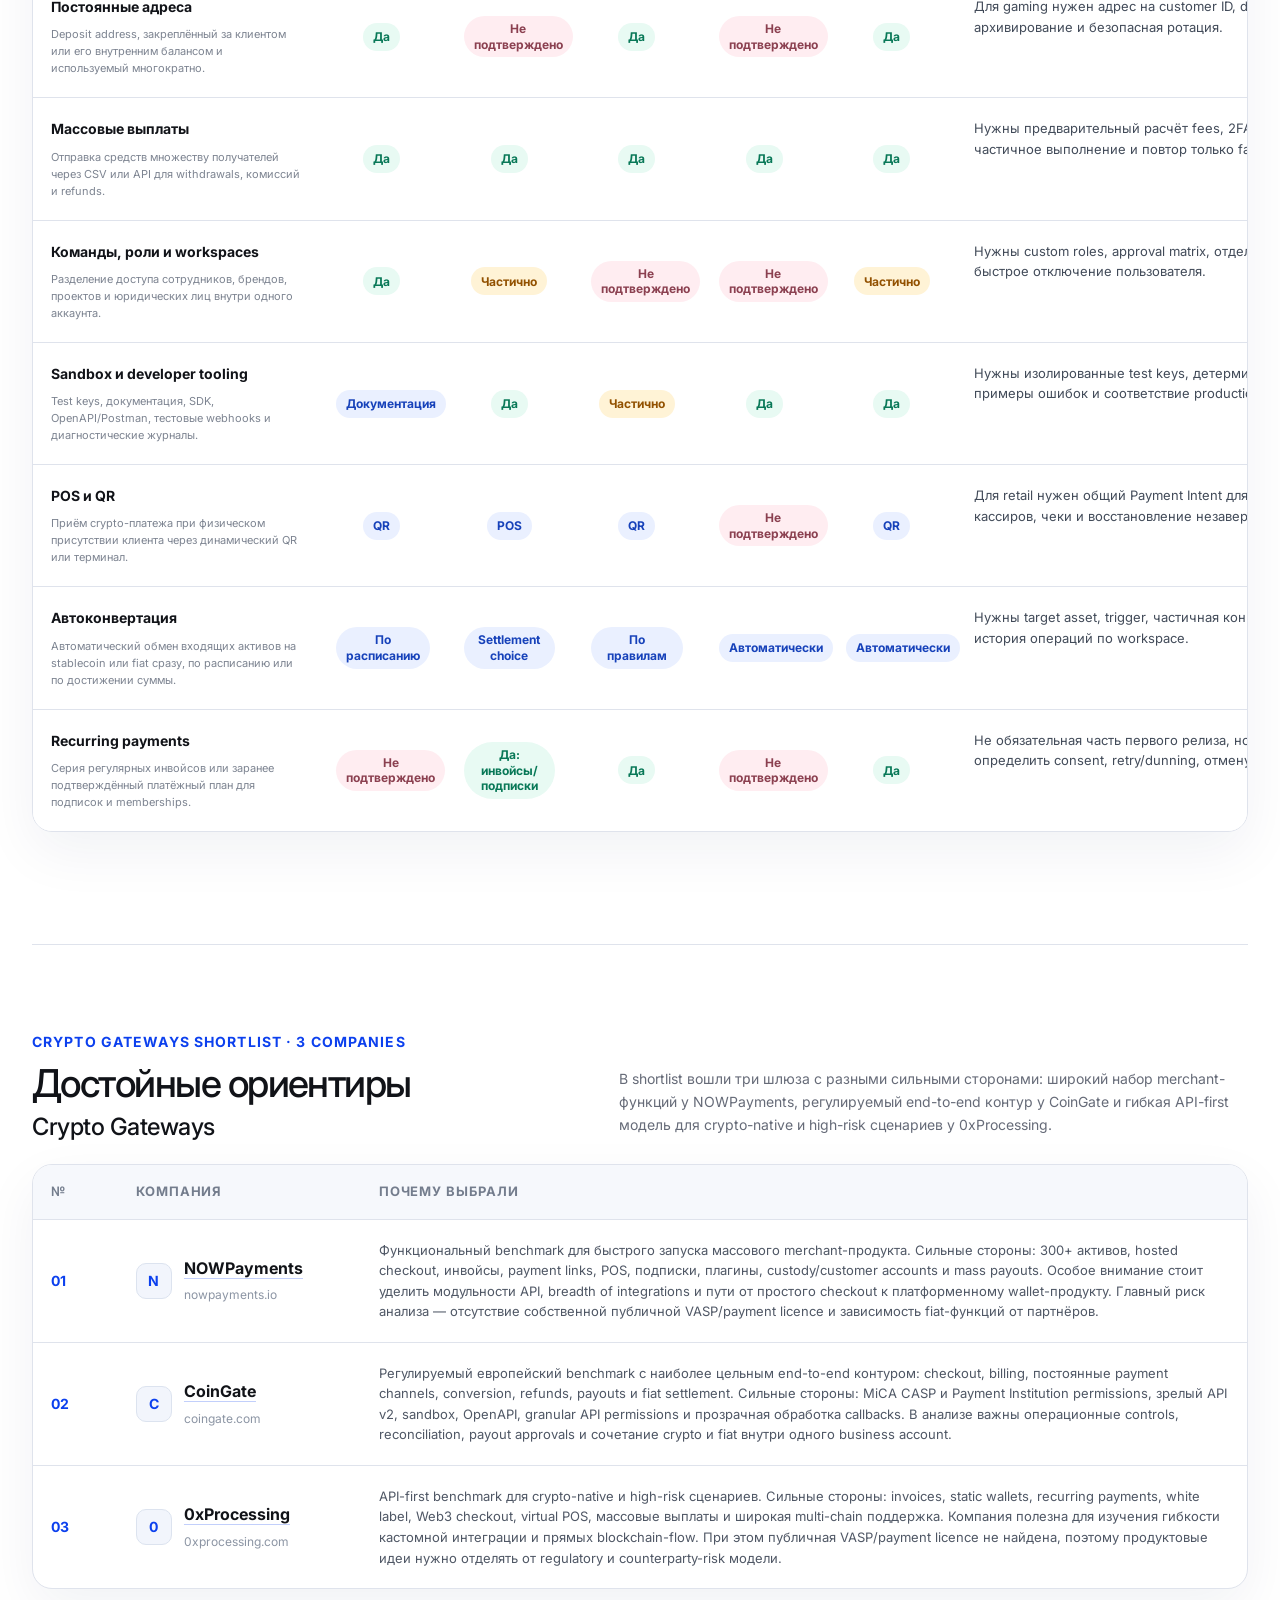
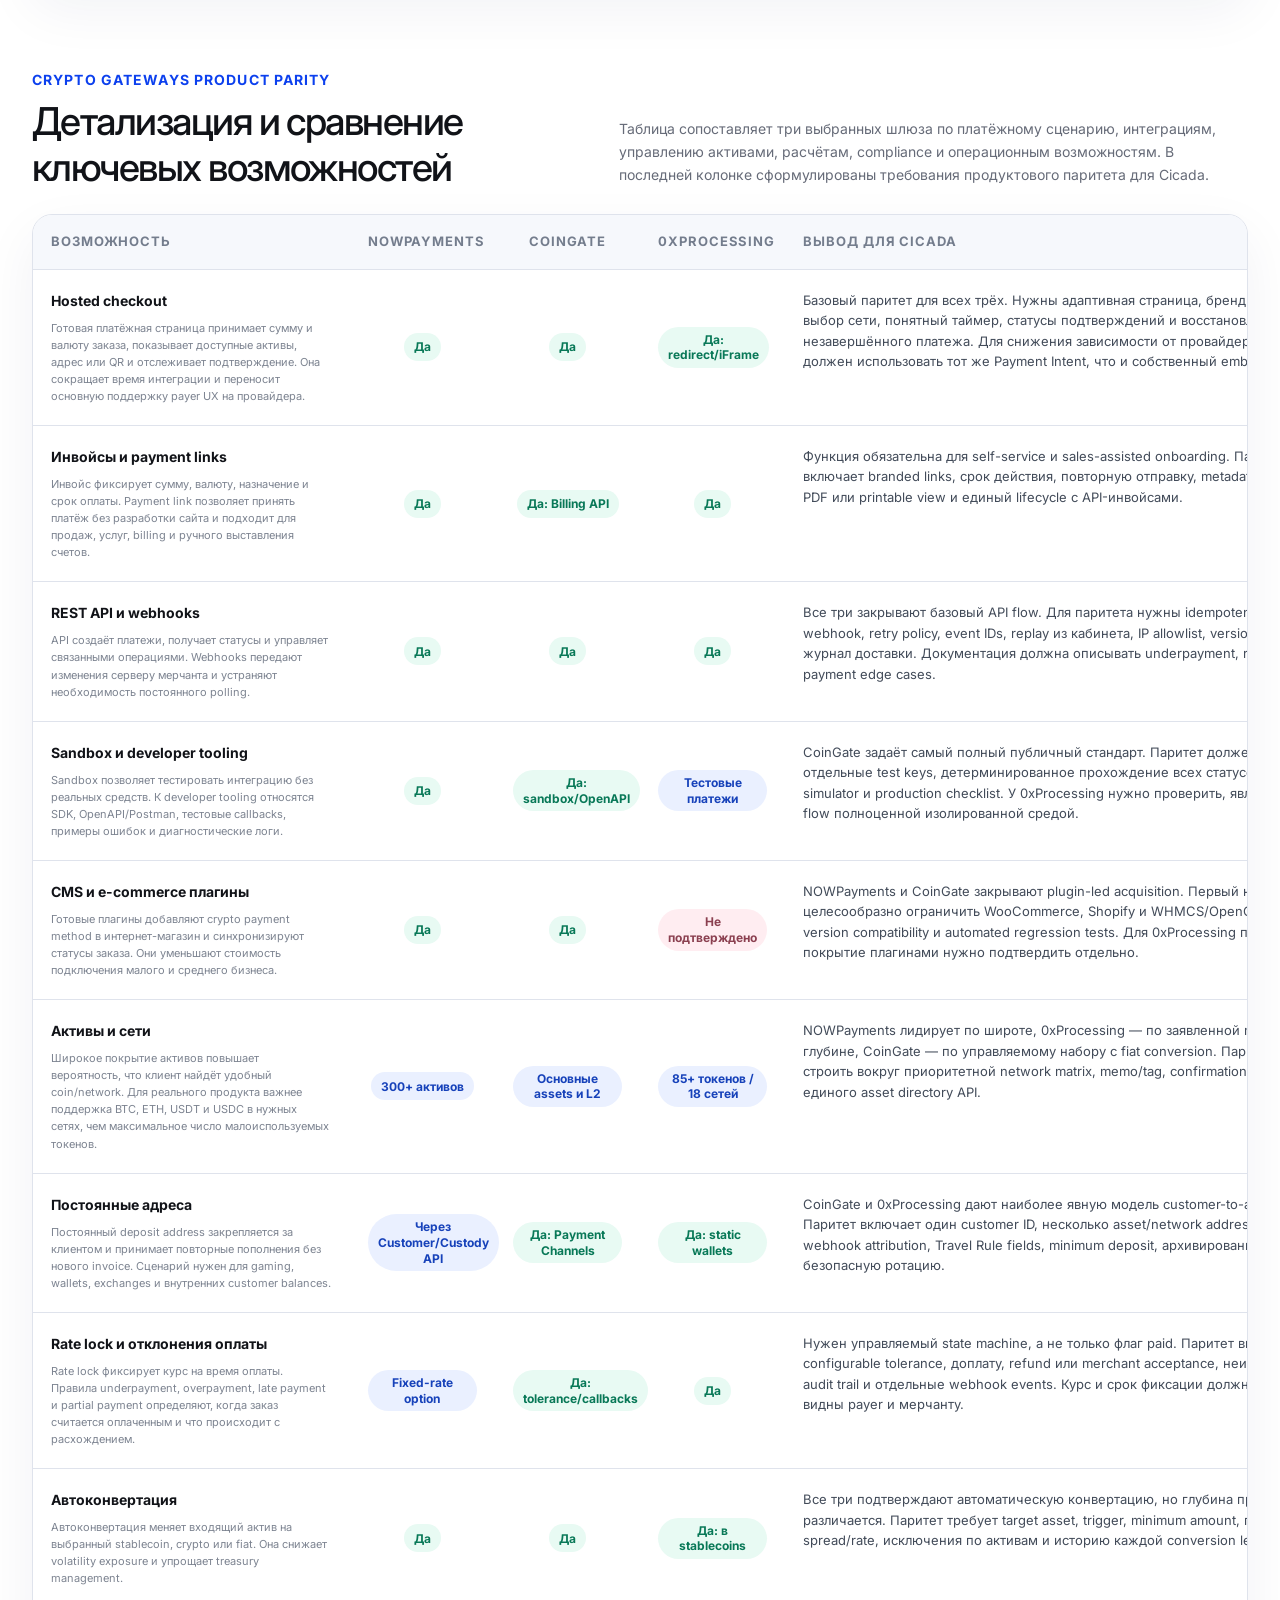
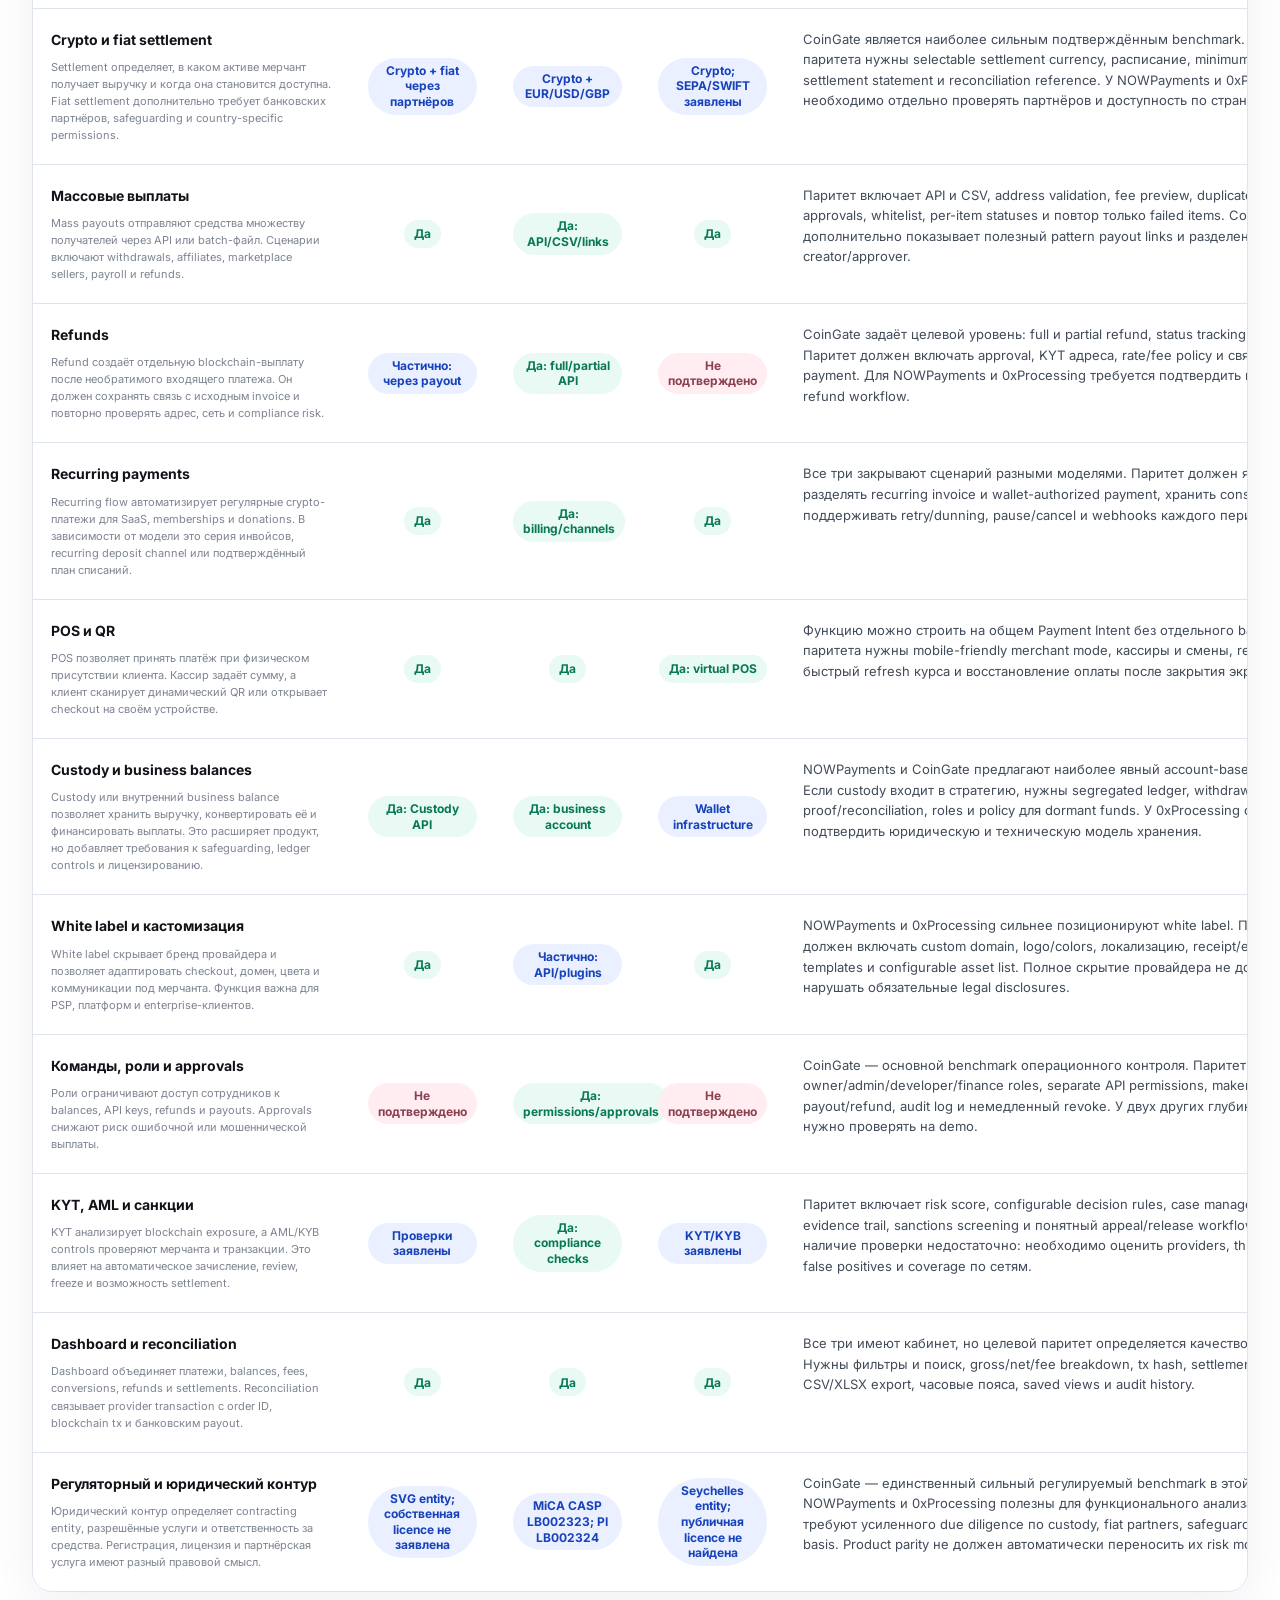
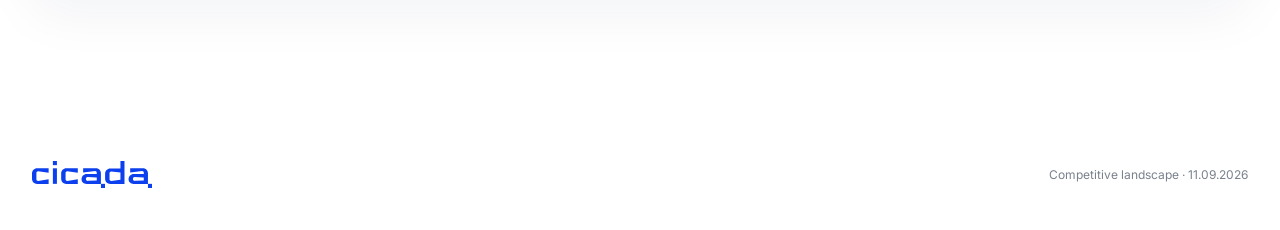
==== commit e4f6acbe: "Reorder and highlight site navigation" ====
--- a/public/competitors/index.html
+++ b/public/competitors/index.html
@@ -7,13 +7,13 @@
     <meta name="theme-color" content="#ff5a00" />
     <title>Competitors — Cicada Operations</title>
     <link rel="icon" href="../assets/favicon.svg?v=20260910-3" type="image/svg+xml" sizes="any" />
-    <link rel="stylesheet" href="../styles.css?v=20260911-35" />
+    <link rel="stylesheet" href="../styles.css?v=20260911-40" />
     <script src="./competitors.js?v=20260911-7" defer></script>
   </head>
   <body>
     <header class="site-header">
       <a class="brand" href="../index.html" aria-label="Cicada Operations — главная"><img src="../assets/cicada-wordmark-blue.svg?v=20260910-2" alt="Cicada" /><span>Operations</span></a>
-      <nav class="site-nav" aria-label="Главная навигация"><a class="nav-link" href="../scheme.html">Global Scheme</a><a class="nav-link" href="../projects.html">Project Description</a><a class="nav-link" href="../roadmap/">Roadmap</a><a class="nav-link active" href="./" aria-current="page">Competitors</a><a class="nav-link" href="../open-decisions/">Open decisions</a></nav>
+      <nav class="site-nav" aria-label="Главная навигация"><a class="nav-link" href="../projects.html">Project description</a><a class="nav-link" href="../roadmap/">Roadmap</a><a class="nav-link" href="../scheme.html">Global Scheme</a><a class="nav-link active" href="./" aria-current="page">Competitors</a><a class="nav-link nav-link-open-decisions" href="../open-decisions/">Open decisions</a></nav>
     </header>
 
     <main class="competitors-page">
--- a/public/styles.css
+++ b/public/styles.css
@@ -34,6 +34,9 @@
 .nav-link { padding: 12px 20px; border-radius: 999px; color: #565b66; font-size: 14px; font-weight: 600; transition: .2s ease; }
 .nav-link:hover { color: var(--blue); background: var(--soft); }
 .nav-link.active { color: #fff; background: var(--blue); box-shadow: 0 12px 30px rgb(12 64 238 / 22%); }
+.nav-link-open-decisions { padding-block: 10px; border: 1px solid #ffc09b; color: #bd4307; background: #fff5ee; box-shadow: 0 8px 22px rgb(255 90 0 / 9%); }
+.nav-link-open-decisions:hover { color: #a53700; border-color: #ff8b4a; background: #ffe9db; }
+.nav-link-open-decisions.active { color: #8f2f00; border-color: #ff7a30; background: #ffdfca; box-shadow: 0 12px 30px rgb(255 90 0 / 16%); }
 
 .hero { display: grid; grid-template-columns: 1.02fr .98fr; align-items: center; min-height: 720px; padding-block: 86px; }
 .eyebrow { display: flex; align-items: center; gap: 10px; margin: 0 0 28px; color: #626977; font-size: 12px; font-weight: 600; letter-spacing: .09em; text-transform: uppercase; }
@@ -810,10 +813,6 @@
 .description-hero-copy { display: grid; gap: 18px; padding-bottom: 4px; }
 .description-hero-copy > p { max-width: 720px; margin: 0; color: #606978; font-size: 16px; line-height: 1.7; }
 .description-hero-copy > p:first-child { color: #303846; font-size: 18px; }
-.description-hero-actions { display: flex; align-items: center; gap: 14px; margin-top: 8px; }
-.description-hero-actions > span { padding: 9px 13px; border: 1px solid #c9d5f5; border-radius: 999px; color: var(--blue); background: #f6f8ff; font-size: 10px; font-weight: 750; letter-spacing: .065em; }
-.description-hero-actions a { display: inline-flex; align-items: center; gap: 20px; padding: 11px 16px 11px 18px; border-radius: 999px; color: #fff; background: var(--blue); font-size: 13px; font-weight: 700; }
-.description-hero-actions a b { font-size: 17px; }
 
 .description-heading { display: grid; grid-template-columns: 1.05fr .95fr; gap: 72px; align-items: end; margin-bottom: 42px; }
 .description-heading h2 { max-width: 690px; margin: 0; font-size: clamp(38px, 4vw, 56px); font-weight: 500; line-height: 1.04; letter-spacing: -.05em; }
@@ -968,7 +967,6 @@
   .description-hero { padding-block: 44px 64px; }
   .description-hero h1 { font-size: 43px; }
   .description-hero-copy > p:first-child { font-size: 16px; }
-  .description-hero-actions { align-items: flex-start; flex-direction: column; }
   .description-heading { margin-bottom: 32px; }
   .description-heading h2 { font-size: 36px; }
   .description-heading > p { font-size: 15px; }
@@ -1023,18 +1021,18 @@
 
 /* Global Scheme */
 .global-scheme-page { overflow: hidden; }
-.global-scheme-hero { display: grid; grid-template-columns: .82fr 1.18fr; gap: 88px; align-items: end; min-height: 470px; padding-block: 94px 86px; }
-.global-scheme-hero h1 { margin: 0; font-size: clamp(62px, 7vw, 96px); font-weight: 500; line-height: .95; letter-spacing: -.065em; }
+.global-scheme-hero { display: grid; grid-template-columns: .92fr 1.08fr; gap: 84px; align-items: center; padding-block: 58px 72px; }
+.global-scheme-hero h1 { margin: 0; font-size: clamp(52px, 5.2vw, 74px); font-weight: 500; line-height: .98; letter-spacing: -.055em; }
 .global-scheme-hero > div:last-child { display: flex; max-width: 690px; flex-direction: column; align-items: flex-start; gap: 26px; }
 .global-scheme-hero p { margin: 0; color: #4f5969; font-size: 18px; line-height: 1.68; }
 .global-scheme-hero a { display: inline-flex; align-items: center; gap: 28px; padding: 13px 15px 13px 20px; border-radius: 999px; color: #fff; background: var(--blue); font-size: 14px; font-weight: 700; box-shadow: 0 16px 34px rgb(12 64 238 / 20%); }
 .global-scheme-hero a b { display: grid; width: 30px; height: 30px; place-items: center; border-radius: 50%; color: var(--blue); background: #fff; font-size: 17px; }
 
 .global-map { scroll-margin-top: 78px; padding-block: 104px; color: #fff; background: radial-gradient(circle at 80% 3%, rgb(45 89 255 / 30%), transparent 29%), radial-gradient(circle at 8% 78%, rgb(23 71 210 / 22%), transparent 25%), var(--navy); }
-.global-map-heading { display: grid; grid-template-columns: 1.05fr .95fr; gap: 70px; align-items: end; }
+.global-map-heading { display: block; }
 .global-map-heading .description-kicker { color: #8ba6ff; }
-.global-map-heading h2 { margin: 0; font-size: clamp(46px, 5vw, 68px); font-weight: 500; line-height: 1.02; letter-spacing: -.052em; }
-.global-map-legend { display: flex; flex-wrap: wrap; gap: 9px; justify-content: flex-end; padding-bottom: 6px; }
+.global-map-heading h2 { margin: 0; font-size: clamp(44px, 4.2vw, 60px); font-weight: 500; line-height: 1.02; letter-spacing: -.052em; white-space: nowrap; }
+.global-map-legend { display: flex; flex-wrap: wrap; gap: 9px; justify-content: flex-start; margin-top: 28px; }
 .global-map-legend span { position: relative; padding: 9px 12px 9px 28px; border: 1px solid rgb(255 255 255 / 18%); border-radius: 999px; color: #c8d1e3; font-size: 12px; }
 .global-map-legend span::before { position: absolute; top: 50%; left: 12px; width: 7px; height: 7px; border-radius: 50%; background: #6e90ff; content: ""; transform: translateY(-50%); }
 .global-map-legend .legend-external::before { background: #9aa6bd; }
@@ -1110,8 +1108,9 @@
 .global-scheme-boundary a { display: inline-flex; align-items: center; gap: 24px; padding: 12px 14px 12px 17px; border-radius: 999px; color: #fff; background: #ff5a00; white-space: nowrap; font-size: 13px; font-weight: 750; }
 
 @media (max-width: 1100px) {
-  .global-scheme-hero, .global-map-heading { grid-template-columns: 1fr; gap: 32px; }
-  .global-scheme-hero { min-height: auto; padding-block: 72px; }
+  .global-scheme-hero { grid-template-columns: 1fr; gap: 32px; }
+  .global-scheme-hero { padding-block: 52px 64px; }
+  .global-map-heading h2 { white-space: normal; }
   .global-map-legend { justify-content: flex-start; }
   .global-actors-grid { grid-template-columns: repeat(2, 1fr); }
   .global-external-grid { grid-template-columns: repeat(3, 1fr); }
@@ -1122,7 +1121,7 @@
 }
 
 @media (max-width: 767px) {
-  .global-scheme-hero { padding-block: 54px 64px; }
+  .global-scheme-hero { padding-block: 42px 54px; }
   .global-scheme-hero h1 { font-size: 52px; }
   .global-scheme-hero p { font-size: 16px; }
   .global-map { padding-block: 72px; }
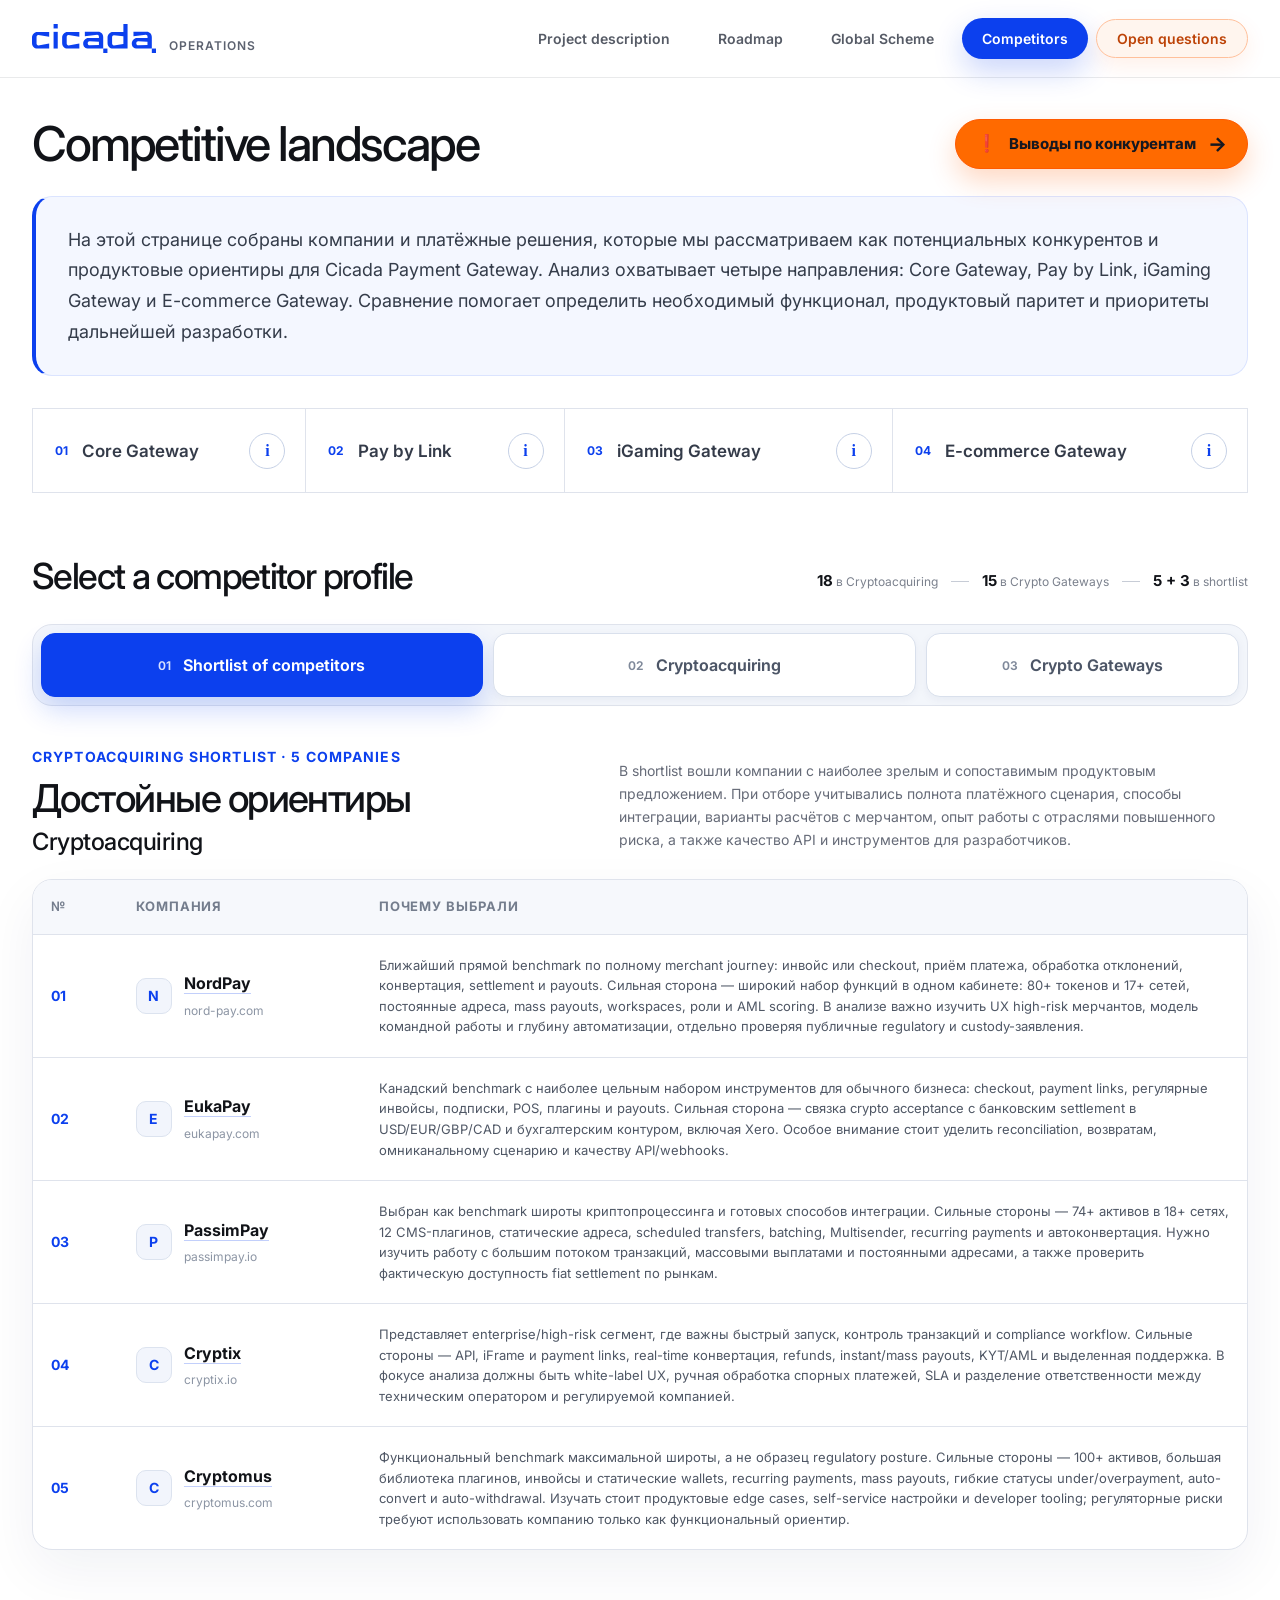
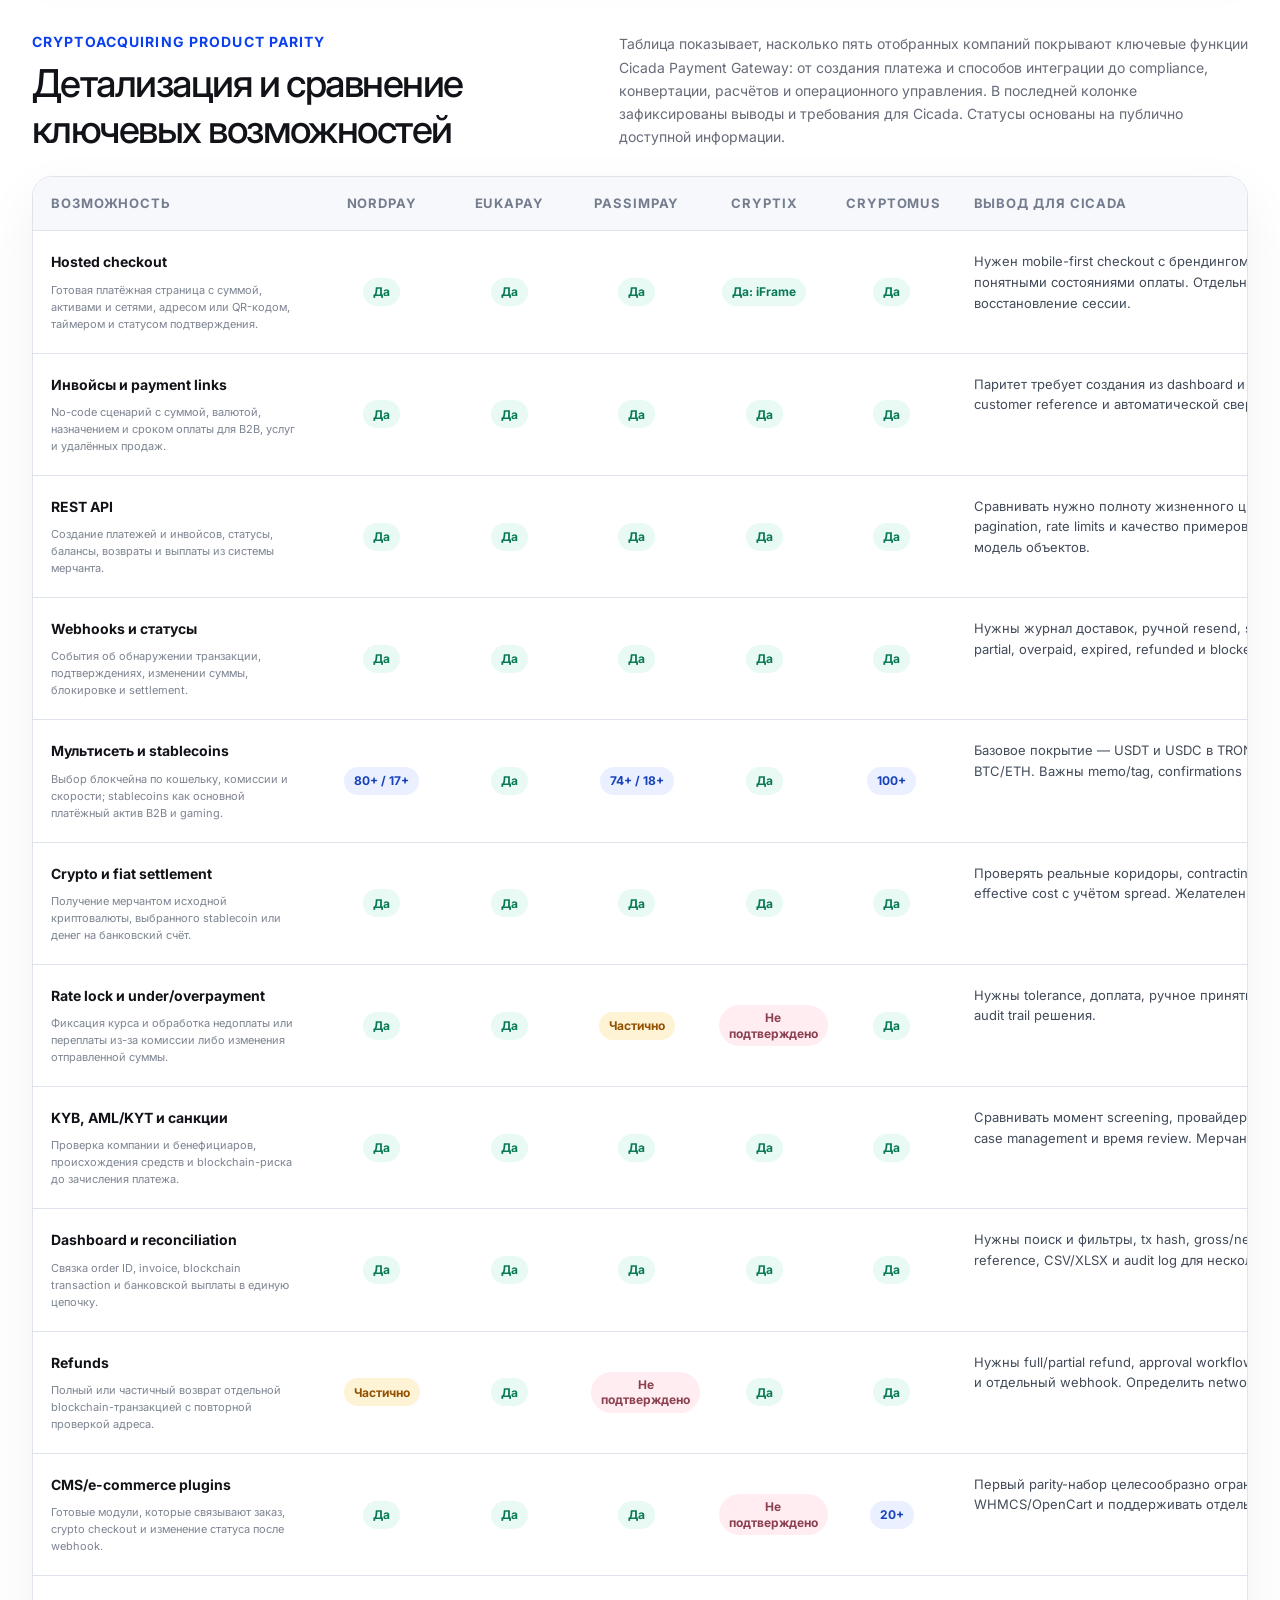
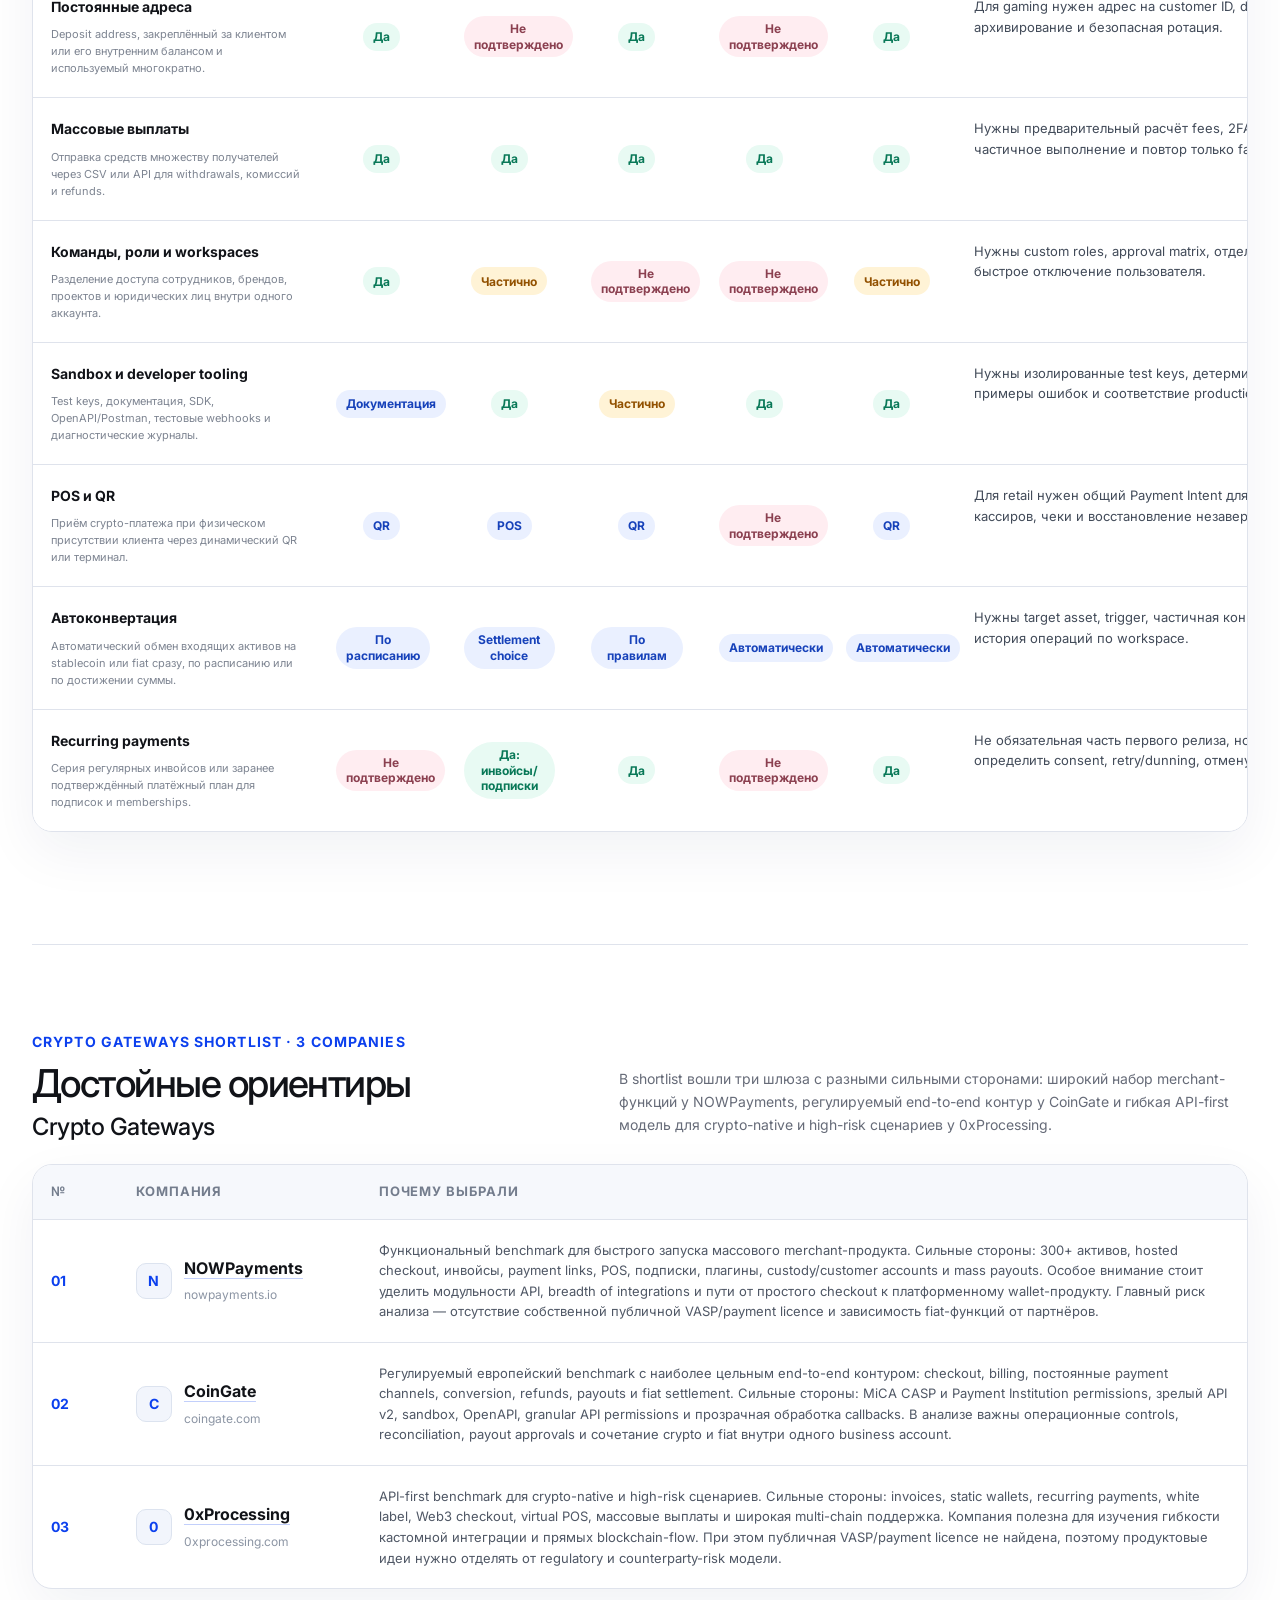
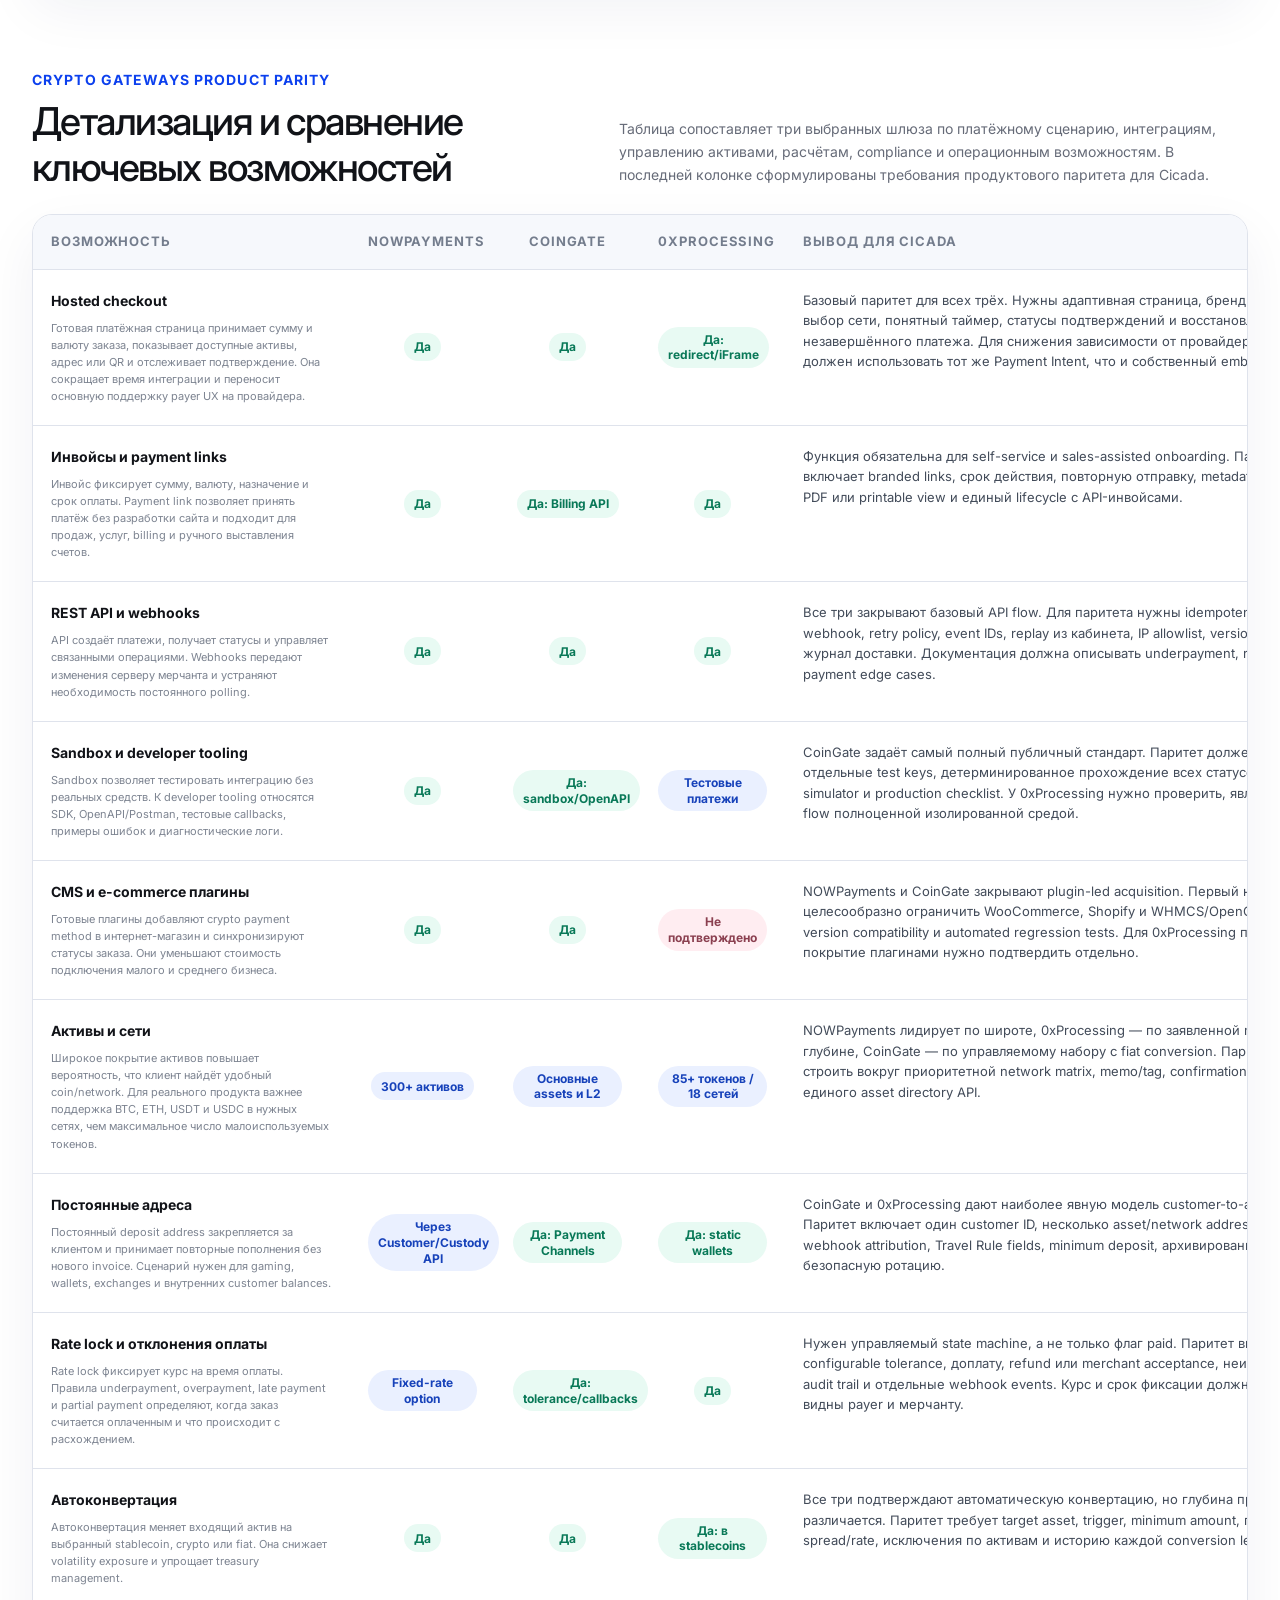
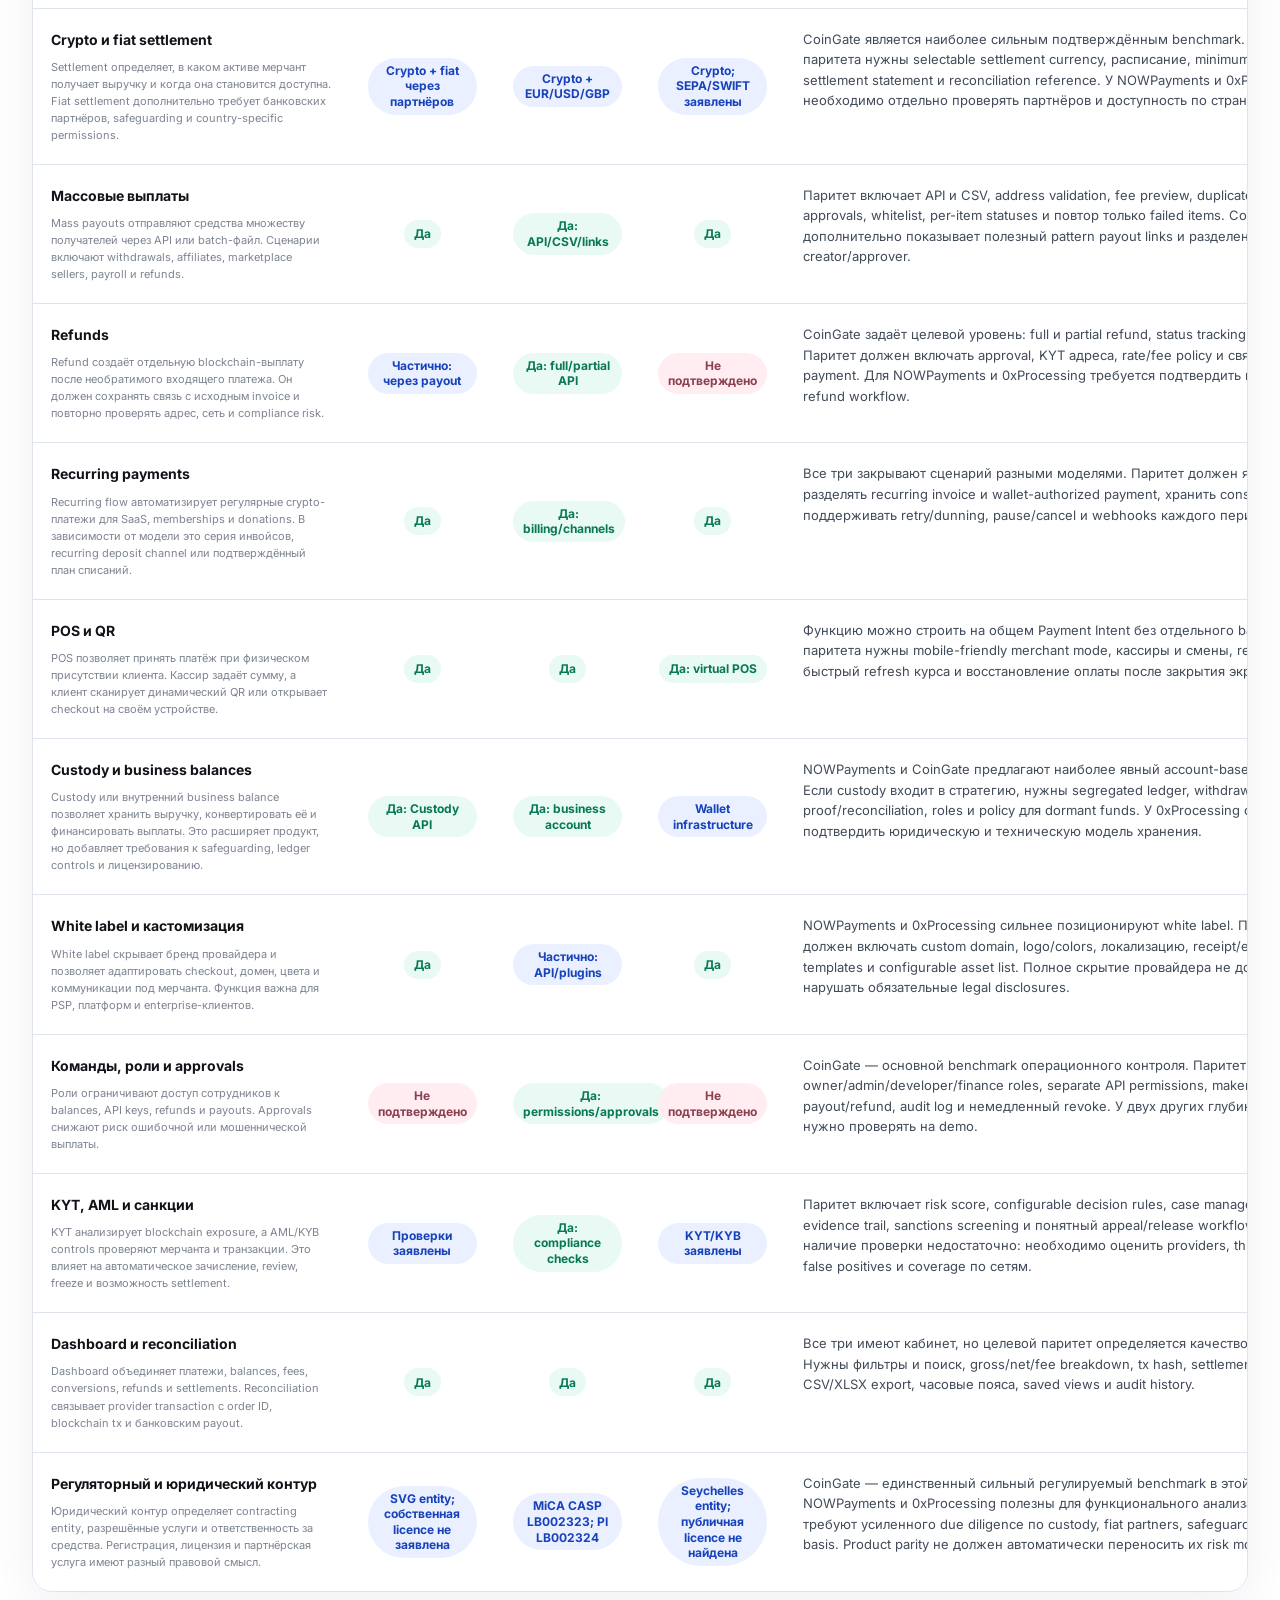
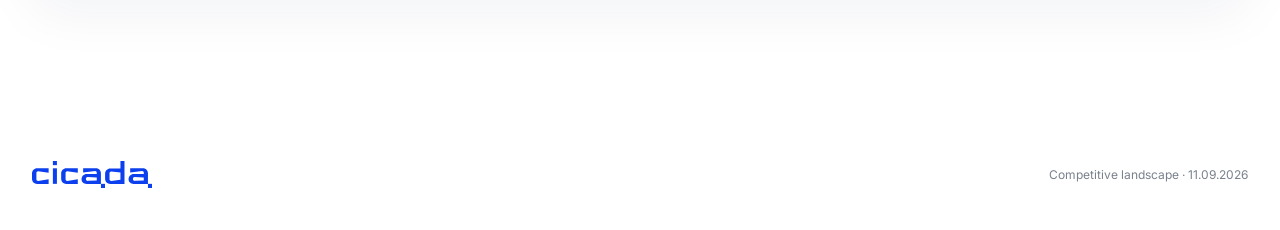
==== commit df019978: "Fix routes, 404 handling, and open questions copy" ====
--- a/public/competitors/index.html
+++ b/public/competitors/index.html
@@ -7,20 +7,20 @@
     <meta name="theme-color" content="#ff5a00" />
     <title>Competitors — Cicada Operations</title>
     <link rel="icon" href="../assets/favicon.svg?v=20260910-3" type="image/svg+xml" sizes="any" />
-    <link rel="stylesheet" href="../styles.css?v=20260911-40" />
+    <link rel="stylesheet" href="../styles.css?v=20260911-49" />
     <script src="./competitors.js?v=20260911-7" defer></script>
   </head>
   <body>
     <header class="site-header">
       <a class="brand" href="../index.html" aria-label="Cicada Operations — главная"><img src="../assets/cicada-wordmark-blue.svg?v=20260910-2" alt="Cicada" /><span>Operations</span></a>
-      <nav class="site-nav" aria-label="Главная навигация"><a class="nav-link" href="../projects.html">Project description</a><a class="nav-link" href="../roadmap/">Roadmap</a><a class="nav-link" href="../scheme.html">Global Scheme</a><a class="nav-link active" href="./" aria-current="page">Competitors</a><a class="nav-link nav-link-open-decisions" href="../open-decisions/">Open decisions</a></nav>
+      <nav class="site-nav" aria-label="Главная навигация"><a class="nav-link" href="../projects.html">Project description</a><a class="nav-link" href="../roadmap/">Roadmap</a><a class="nav-link" href="../scheme.html">Global Scheme</a><a class="nav-link active" href="./" aria-current="page">Competitors</a><a class="nav-link nav-link-open-decisions" href="../open-decisions/">Open questions</a></nav>
     </header>
 
     <main class="competitors-page">
       <section class="competitors-intro section-shell">
         <div class="competitors-title-row">
           <h1 class="competitors-title">Competitive landscape</h1>
-          <a class="competitors-conclusions-link" href="/Conclusions"><span class="competitors-conclusions-alert" aria-hidden="true">❗</span> Выводы по конкурентам <span aria-hidden="true">→</span></a>
+          <a class="competitors-conclusions-link" href="../conclusions/"><span class="competitors-conclusions-alert" aria-hidden="true">❗</span> Выводы по конкурентам <span aria-hidden="true">→</span></a>
         </div>
         <div class="competitors-summary">
           <p>На этой странице собраны компании и платёжные решения, которые мы рассматриваем как потенциальных конкурентов и продуктовые ориентиры для Cicada Payment Gateway. Анализ охватывает четыре направления: Core Gateway, Pay by Link, iGaming Gateway и E-commerce Gateway. Сравнение помогает определить необходимый функционал, продуктовый паритет и приоритеты дальнейшей разработки.</p>
@@ -31,7 +31,7 @@
             <button class="product-info-toggle" type="button" aria-expanded="false" aria-controls="core-product-info" aria-label="Подробнее о Cicada Core">i</button>
             <div class="product-info" id="core-product-info">
               <p>Cicada Core рассматривается не как отдельный клиентский продукт, а как общая платформа, на которой работают три продукта: Pay by Link, iGaming Gateway и E-commerce Gateway. В дальнейшем в Core будут добавляться новые платёжные шлюзы и субпродукты.</p>
-              <a href="#">Подробнее <span aria-hidden="true">→</span></a>
+              <a href="../projects.html#core">Подробнее <span aria-hidden="true">→</span></a>
             </div>
           </article>
           <article class="gateway-product">
@@ -40,7 +40,7 @@
             <div class="product-info" id="pay-by-link-product-info">
               <p>Pay by Link — инструмент для приёма платежей в цифровых активах без технической интеграции с сайтом или приложением мерчанта.</p>
               <p>Мерчант создаёт счёт в личном кабинете Cicada, получает уникальную ссылку или QR-код и самостоятельно отправляет его клиенту через email, мессенджер, социальную сеть, SMS или другой канал. Клиент открывает платёжную страницу и переводит выбранную криптовалюту. Cicada отслеживает платёж и показывает мерчанту его актуальный статус.</p>
-              <a href="#">Подробнее <span aria-hidden="true">→</span></a>
+              <a href="../projects.html#pay-by-link">Подробнее <span aria-hidden="true">→</span></a>
             </div>
           </article>
           <article class="gateway-product">
@@ -49,7 +49,7 @@
             <div class="product-info" id="igaming-product-info">
               <p>iGaming Gateway — специализированное решение для пополнения игрового аккаунта цифровыми активами и последующего расчёта с оператором платформы в фиатной валюте или криптовалюте.</p>
               <p>Продукт может подключаться напрямую к системе оператора либо через используемую им игровую платформу. В дальнейшем решение также может поддерживать выплаты игрокам.</p>
-              <a href="#">Подробнее <span aria-hidden="true">→</span></a>
+              <a href="../projects.html#igaming">Подробнее <span aria-hidden="true">→</span></a>
             </div>
           </article>
           <article class="gateway-product">
@@ -58,7 +58,7 @@
             <div class="product-info" id="ecommerce-product-info">
               <p>E-commerce Gateway — способ встроить оплату цифровыми активами непосредственно в checkout интернет-магазина, маркетплейса, SaaS-сервиса или платформы цифровых товаров.</p>
               <p>В отличие от Pay by Link, платёж создаётся автоматически на основании заказа в системе мерчанта. Cicada получает итоговую сумму, проводит клиента через оплату и возвращает системе мерчанта статус транзакции.</p>
-              <a href="#">Подробнее <span aria-hidden="true">→</span></a>
+              <a href="../projects.html#ecommerce">Подробнее <span aria-hidden="true">→</span></a>
             </div>
           </article>
         </div>
--- a/public/styles.css
+++ b/public/styles.css
@@ -38,131 +38,13 @@
 .nav-link-open-decisions:hover { color: #a53700; border-color: #ff8b4a; background: #ffe9db; }
 .nav-link-open-decisions.active { color: #8f2f00; border-color: #ff7a30; background: #ffdfca; box-shadow: 0 12px 30px rgb(255 90 0 / 16%); }
 
-.hero { display: grid; grid-template-columns: 1.02fr .98fr; align-items: center; min-height: 720px; padding-block: 86px; }
-.eyebrow { display: flex; align-items: center; gap: 10px; margin: 0 0 28px; color: #626977; font-size: 12px; font-weight: 600; letter-spacing: .09em; text-transform: uppercase; }
-.eyebrow span { width: 8px; height: 8px; border-radius: 50%; background: var(--blue); box-shadow: 0 0 0 6px rgb(12 64 238 / 8%); }
 h1, h2, h3, p { margin-top: 0; }
-h1 { margin-bottom: 30px; font-size: clamp(48px, 5.4vw, 78px); font-weight: 500; line-height: .99; letter-spacing: -.058em; }
 h1 em { color: var(--blue); font-style: normal; }
-.hero-lead { max-width: 600px; margin-bottom: 36px; color: #545a67; font-size: 18px; line-height: 1.65; }
-.primary-button { display: inline-flex; align-items: center; gap: 22px; padding: 15px 18px 15px 22px; border-radius: 999px; color: #fff; background: var(--blue); font-size: 14px; font-weight: 600; box-shadow: 0 18px 40px rgb(12 64 238 / 22%); }
-.primary-button span { display: grid; width: 30px; height: 30px; place-items: center; border-radius: 50%; color: var(--blue); background: #fff; }
-.hero-visual { position: relative; min-height: 510px; overflow: hidden; border-radius: 34px; background: linear-gradient(145deg, #f7faff, #e8f1ff); }
-.hero-visual::before { position: absolute; inset: 8% 12%; border: 1px solid rgb(12 64 238 / 10%); border-radius: 50%; content: ""; transform: scale(1.3); }
-.hero-visual img { width: 100%; min-height: 510px; object-fit: cover; object-position: 60% center; }
-.signal-card { position: absolute; right: 24px; bottom: 24px; display: flex; align-items: center; gap: 13px; padding: 14px 18px; border: 1px solid rgb(255 255 255 / 72%); border-radius: 16px; background: rgb(255 255 255 / 82%); box-shadow: 0 18px 48px rgb(29 53 100 / 18%); backdrop-filter: blur(14px); }
-.signal-dot { width: 11px; height: 11px; border-radius: 50%; background: #2bd898; box-shadow: 0 0 0 6px rgb(43 216 152 / 13%); }
-.signal-card div { display: grid; gap: 3px; }
-.signal-card small { color: #89909e; font-size: 9px; letter-spacing: .1em; }
-.signal-card strong { font-size: 13px; }
-
-.metrics-band { border-block: 1px solid var(--line); background: #fbfcff; }
-.metrics-grid { display: grid; grid-template-columns: repeat(4, 1fr); }
-.metrics-grid div { display: flex; gap: 16px; padding: 24px 28px; border-right: 1px solid var(--line); color: #505766; font-size: 13px; }
-.metrics-grid div:first-child { border-left: 1px solid var(--line); }
-.metrics-grid strong { color: var(--blue); }
-
-.content-section { padding-block: 128px; }
-.section-heading { display: grid; grid-template-columns: 1.3fr .7fr; gap: 72px; align-items: end; margin-bottom: 64px; }
-.section-heading h2 { margin-bottom: 0; font-size: clamp(42px, 4.4vw, 64px); font-weight: 500; line-height: 1.03; letter-spacing: -.05em; }
-.section-heading > p { margin-bottom: 5px; color: var(--muted); font-size: 16px; line-height: 1.65; }
-.feature-grid { display: grid; gap: 0; border-top: 1px solid var(--line); border-left: 1px solid var(--line); }
-.four-columns { grid-template-columns: repeat(4, 1fr); }
-.feature-card { min-height: 340px; padding: 28px; border-right: 1px solid var(--line); border-bottom: 1px solid var(--line); background: #fff; }
-.feature-card.accent-card { color: #fff; background: var(--blue); }
-.card-number { display: grid; width: 36px; height: 36px; margin-bottom: 72px; place-items: center; border: 1px solid currentColor; border-radius: 50%; font-size: 11px; }
-.card-label, .channel-card > span { margin-bottom: 12px; color: var(--blue); font-size: 10px; font-weight: 700; letter-spacing: .1em; text-transform: uppercase; }
-.accent-card .card-label { color: #fff; }
-.feature-card h3 { margin-bottom: 16px; font-size: 22px; font-weight: 600; letter-spacing: -.03em; }
-.feature-card > p:last-child { color: var(--muted); font-size: 14px; line-height: 1.65; }
-.accent-card > p:last-child { color: rgb(255 255 255 / 76%); }
-
-.dark-section { padding-block: 128px; color: #fff; background: radial-gradient(circle at 84% 12%, rgb(23 79 255 / 36%), transparent 34%), var(--navy); }
-.eyebrow.light { color: #aebbd8; }
-.eyebrow.light span { background: #6f91ff; box-shadow: 0 0 0 6px rgb(111 145 255 / 10%); }
-.dark-heading > p { color: #aeb8cf; }
-.use-case-list { border-top: 1px solid rgb(255 255 255 / 16%); }
-.use-case-list article { display: grid; grid-template-columns: 70px 1fr 1fr; gap: 40px; align-items: start; padding: 34px 0; border-bottom: 1px solid rgb(255 255 255 / 16%); }
-.case-index { color: #7192ff; font-size: 13px; font-weight: 600; }
-.use-case-list small { color: #8495ba; font-size: 10px; font-weight: 700; letter-spacing: .1em; text-transform: uppercase; }
-.use-case-list h3 { margin: 8px 0 0; font-size: 25px; font-weight: 500; letter-spacing: -.03em; }
-.use-case-list article > p { margin: 0; color: #aeb8cf; font-size: 14px; line-height: 1.65; }
-
-.channel-grid { display: grid; grid-template-columns: repeat(4, 1fr); gap: 14px; }
-.channel-card { min-height: 280px; padding: 28px; border: 1px solid var(--line); border-radius: 20px; background: #fff; }
-.channel-card.featured { color: #fff; border-color: var(--blue); background: var(--blue); box-shadow: 0 24px 55px rgb(12 64 238 / 20%); }
-.channel-card.featured > span, .channel-card.featured p { color: rgb(255 255 255 / 78%); }
-.channel-card.wide { grid-column: span 2; min-height: 220px; background: linear-gradient(120deg, #f5f8ff, #fff); }
-.channel-card h3 { margin: 62px 0 15px; font-size: 24px; font-weight: 600; letter-spacing: -.035em; }
-.channel-card.wide h3 { margin-top: 42px; }
-.channel-card p { margin: 0; color: var(--muted); font-size: 14px; line-height: 1.65; }
-.core-note { display: grid; grid-template-columns: 1fr 3fr; gap: 30px; margin-top: 14px; padding: 28px 32px; border-radius: 18px; color: #fff; background: var(--navy); }
-.core-note span { color: #7d96dc; font-size: 11px; font-weight: 700; letter-spacing: .1em; text-transform: uppercase; }
-.core-note p { margin: 0; font-size: 15px; line-height: 1.55; }
-
-.matching-section { padding-block: 128px; background: #f4f7fb; }
-.matching-table { border-top: 1px solid #cfd5e1; }
-.matching-row { display: grid; grid-template-columns: 1.25fr 1fr .8fr; gap: 36px; align-items: center; padding: 24px 0; border-bottom: 1px solid #cfd5e1; }
-.matching-head { padding-block: 12px; color: #858b97; font-size: 10px; font-weight: 700; letter-spacing: .1em; text-transform: uppercase; }
-.matching-row > div { display: grid; grid-template-columns: 34px 1fr; align-items: center; }
-.matching-row b { color: var(--blue); font-size: 11px; grid-row: span 2; }
-.matching-row strong { font-size: 15px; }
-.matching-row small { margin-top: 4px; color: #8a909b; font-size: 9px; letter-spacing: .08em; text-transform: uppercase; }
-.matching-row p { margin: 0; color: #5d6370; font-size: 13px; line-height: 1.5; }
-.verification-note { margin: 30px 0 0; padding-left: 18px; border-left: 3px solid var(--blue); color: #4f5663; font-size: 14px; line-height: 1.6; }
-
-.closing-section { padding-block: 120px; color: #fff; background: linear-gradient(125deg, #0b37d3, #0c40ee 58%, #436dff); }
-.closing-inner h2 { max-width: 900px; margin-bottom: 26px; font-size: clamp(44px, 5.3vw, 76px); font-weight: 500; line-height: 1.02; letter-spacing: -.052em; }
-.closing-inner > p:last-child { max-width: 600px; margin-bottom: 0; color: rgb(255 255 255 / 76%); font-size: 17px; line-height: 1.6; }
 .site-footer { display: flex; align-items: center; justify-content: space-between; min-height: 110px; }
 .site-footer img { width: 120px; }
 .site-footer p { margin: 0; color: #7a808c; font-size: 12px; }
-.empty-page { min-height: calc(100vh - 78px); background: #fff; }
-
-.scheme-page { overflow: hidden; }
-.scheme-intro { display: grid; grid-template-columns: 1.05fr .95fr; gap: 70px; align-items: end; padding-block: 104px 78px; }
-.scheme-intro .eyebrow { grid-column: 1 / -1; margin-bottom: -30px; }
-.scheme-intro h1 { margin: 0; }
-.scheme-intro > p:last-child { margin: 0 0 7px; color: var(--muted); font-size: 16px; line-height: 1.7; }
-.scheme-canvas { padding: 46px; border-radius: 34px; color: #fff; background: radial-gradient(circle at 82% 6%, rgb(33 86 255 / 24%), transparent 27%), #101526; box-shadow: 0 34px 90px rgb(7 20 49 / 18%); }
-.scheme-stage { width: 100%; }
-.scheme-label { margin: 0 0 12px; color: #909bb4; font-size: 11px; font-weight: 600; letter-spacing: .06em; text-transform: uppercase; }
-.scheme-grid { display: grid; gap: 12px; }
-.scheme-grid-four { grid-template-columns: repeat(4, 1fr); }
-.scheme-grid-three { grid-template-columns: repeat(3, 1fr); }
-.scheme-grid-five { grid-template-columns: repeat(5, 1fr); }
-.scheme-card, .scheme-layer { display: flex; flex-direction: column; align-items: center; justify-content: center; min-height: 88px; padding: 18px; border: 1px solid rgb(255 255 255 / 12%); border-radius: 14px; text-align: center; background: rgb(255 255 255 / 5%); }
-.scheme-card strong, .scheme-layer strong { font-size: 14px; font-weight: 600; }
-.scheme-card span, .scheme-layer span { margin-top: 9px; color: #949db2; font-size: 12px; line-height: 1.45; }
-.scheme-arrow { padding: 12px 0; color: #7583a1; text-align: center; font-size: 25px; font-weight: 300; line-height: 1; }
-.scheme-layer { min-height: 82px; }
-.scheme-layer-control { border-color: rgb(209 184 80 / 32%); background: rgb(209 184 80 / 20%); }
-.scheme-layer-orchestration { border-color: rgb(73 128 255 / 70%); background: rgb(73 128 255 / 16%); }
-.scheme-layer-ledger { border-color: rgb(237 123 183 / 66%); background: rgb(237 123 183 / 18%); }
-.scheme-external { padding-top: 18px; border-top: 1px solid rgb(255 255 255 / 12%); }
-.scheme-external .scheme-card { min-height: 64px; }
-.channel-difference { display: grid; grid-template-columns: .75fr 1.25fr; gap: 90px; padding-block: 128px; }
-.channel-difference-heading h2 { margin: 0; font-size: clamp(42px, 4.4vw, 64px); font-weight: 500; line-height: 1.03; letter-spacing: -.05em; }
-.difference-list { border-top: 1px solid var(--line); }
-.difference-list article { display: grid; grid-template-columns: 54px 1fr; gap: 18px; padding: 27px 0; border-bottom: 1px solid var(--line); }
-.difference-list b { padding-top: 4px; color: var(--blue); font-size: 11px; }
-.difference-list h3 { margin-bottom: 7px; font-size: 22px; font-weight: 600; letter-spacing: -.03em; }
-.difference-list p { margin: 0; color: var(--muted); font-size: 15px; line-height: 1.6; }
 .reveal-enabled .reveal-step { opacity: 0; transform: translateY(24px); transition: opacity .62s ease var(--reveal-delay, 0ms), transform .62s cubic-bezier(.22, 1, .36, 1) var(--reveal-delay, 0ms); }
 .reveal-enabled .reveal-step.is-visible { opacity: 1; transform: none; }
-
-@media (max-width: 980px) {
-  .hero { grid-template-columns: 1fr; gap: 54px; padding-block: 70px; }
-  .hero-visual, .hero-visual img { min-height: 450px; }
-  .four-columns, .channel-grid { grid-template-columns: repeat(2, 1fr); }
-  .section-heading { grid-template-columns: 1fr; gap: 28px; }
-  .feature-card { min-height: 300px; }
-  .card-number { margin-bottom: 48px; }
-  .scheme-intro { grid-template-columns: 1fr; gap: 30px; }
-  .scheme-intro .eyebrow { margin-bottom: 0; }
-  .scheme-grid-four, .scheme-grid-five { grid-template-columns: repeat(2, 1fr); }
-  .channel-difference { grid-template-columns: 1fr; gap: 50px; }
-}
 
 @media (max-width: 680px) {
   .section-shell { width: min(100% - 32px, 1220px); }
@@ -171,137 +53,12 @@
   .brand span { display: none; }
   .site-nav { gap: 3px; }
   .nav-link { padding: 8px 6px; font-size: 10px; }
-  .hero { min-height: auto; padding-block: 54px; }
-  .hero-lead { font-size: 16px; }
-  .hero-visual, .hero-visual img { min-height: 330px; }
-  .hero-visual { border-radius: 24px; }
-  .signal-card { right: 14px; bottom: 14px; }
-  .metrics-grid { grid-template-columns: repeat(2, 1fr); }
-  .metrics-grid div { border-bottom: 1px solid var(--line); border-left: 0 !important; }
-  .content-section, .dark-section, .matching-section { padding-block: 84px; }
-  .four-columns, .channel-grid { grid-template-columns: 1fr; }
-  .channel-card.wide { grid-column: auto; }
-  .feature-card { min-height: 270px; }
-  .use-case-list article { grid-template-columns: 42px 1fr; gap: 20px; }
-  .use-case-list article > p { grid-column: 2; }
-  .core-note { grid-template-columns: 1fr; }
-  .matching-head { display: none; }
-  .matching-row { grid-template-columns: 1fr; gap: 12px; }
-  .matching-row p { padding-left: 34px; }
-  .closing-section { padding-block: 84px; }
   .site-footer { min-height: 90px; }
-  .scheme-intro { padding-block: 64px 52px; }
-  .scheme-intro > p:last-child { font-size: 15px; }
-  .scheme-canvas { width: calc(100% - 24px); padding: 24px 14px; border-radius: 24px; }
-  .scheme-grid-four, .scheme-grid-three, .scheme-grid-five { grid-template-columns: 1fr; }
-  .scheme-card, .scheme-layer { min-height: 78px; padding: 15px 12px; }
-  .scheme-layer span { font-size: 11px; }
-  .channel-difference { padding-block: 84px; }
 }
 
 @media (prefers-reduced-motion: reduce) {
   html { scroll-behavior: auto; }
   .reveal-step { opacity: 1 !important; transform: none !important; transition: none !important; }
-}
-
-/* Product portfolio */
-.projects-intro { padding-block: 104px 76px; }
-.projects-intro-grid { display: grid; grid-template-columns: 1.28fr .72fr; gap: 76px; align-items: end; }
-.projects-intro h1 { margin: 0; }
-.projects-intro-grid > p { margin: 0 0 8px; color: var(--muted); font-size: 16px; line-height: 1.7; }
-
-.project-workspace { padding-bottom: 128px; }
-.project-selector-header { display: flex; align-items: end; justify-content: space-between; gap: 32px; margin-bottom: 28px; }
-.selector-label { margin-bottom: 8px; color: var(--blue); font-size: 10px; font-weight: 700; letter-spacing: .1em; text-transform: uppercase; }
-.project-selector-header h2 { margin: 0; font-size: 34px; font-weight: 500; letter-spacing: -.04em; }
-.project-tabs { display: flex; gap: 8px; padding: 6px; border: 1px solid var(--line); border-radius: 999px; background: #f6f8fc; }
-.project-tab { display: flex; align-items: center; gap: 9px; min-height: 42px; padding: 0 17px; border: 0; border-radius: 999px; color: #626976; background: transparent; font: inherit; font-size: 13px; font-weight: 600; cursor: pointer; transition: .2s ease; }
-.project-tab span { color: #9aa1ad; font-size: 9px; }
-.project-tab:hover { color: var(--blue); background: #fff; }
-.project-tab.active { color: #fff; background: var(--blue); box-shadow: 0 10px 24px rgb(12 64 238 / 20%); }
-.project-tab.active span { color: #cbd7ff; }
-.project-tab:focus-visible { outline: 3px solid rgb(12 64 238 / 22%); outline-offset: 2px; }
-
-.project-summary { display: grid; grid-template-columns: 1.3fr .7fr; gap: 60px; min-height: 260px; padding: 40px; border-radius: 26px 26px 0 0; color: #fff; background: radial-gradient(circle at 88% 20%, rgb(65 110 255 / 32%), transparent 30%), var(--navy); }
-.project-summary-main > p:first-child { margin-bottom: 42px; color: #7f9dff; font-size: 10px; font-weight: 700; letter-spacing: .1em; }
-.project-summary h3 { margin-bottom: 18px; font-size: clamp(30px, 3.7vw, 50px); font-weight: 500; letter-spacing: -.045em; }
-.project-summary-main > p:last-child { max-width: 680px; margin: 0; color: #b3bed3; font-size: 15px; line-height: 1.65; }
-.project-facts { display: grid; align-content: end; margin: 0; }
-.project-facts div { display: grid; grid-template-columns: 1fr 1.25fr; gap: 18px; padding: 13px 0; border-bottom: 1px solid rgb(255 255 255 / 13%); }
-.project-facts dt { color: #7f8da8; font-size: 11px; }
-.project-facts dd { margin: 0; color: #fff; font-size: 12px; font-weight: 600; }
-
-.work-table-wrap { overflow-x: auto; border-inline: 1px solid var(--line); background: #fff; }
-.work-table { width: 100%; min-width: 780px; border-collapse: collapse; table-layout: fixed; }
-.work-table th { padding: 15px 20px; border-bottom: 1px solid var(--line); color: #8b919e; background: #f7f9fc; font-size: 9px; font-weight: 700; letter-spacing: .1em; text-align: left; text-transform: uppercase; }
-.work-table th:first-child { width: 25%; }
-.work-table th:nth-child(2) { width: 51%; }
-.work-table th:last-child { width: 24%; }
-.work-table td { padding: 20px; border-bottom: 1px solid var(--line); color: #5d6471; font-size: 13px; line-height: 1.55; vertical-align: top; }
-.work-table td:first-child { display: grid; grid-template-columns: 32px 1fr; gap: 9px; color: var(--ink); }
-.work-table td:first-child span { color: var(--blue); font-size: 10px; font-weight: 700; }
-.work-table td:first-child strong { font-size: 13px; }
-.work-table td:last-child { color: #303846; font-weight: 600; }
-.work-table tbody tr:hover { background: #fafbff; }
-.mvp-result { display: grid; grid-template-columns: .25fr 1fr; gap: 28px; padding: 27px 32px; border-radius: 0 0 20px 20px; color: #fff; background: var(--blue); }
-.mvp-result span { color: #bbcbff; font-size: 10px; font-weight: 700; letter-spacing: .1em; }
-.mvp-result p { margin: 0; font-size: 13px; font-weight: 600; line-height: 1.55; }
-
-.shared-core-section { padding-block: 110px; color: #fff; background: var(--navy); }
-.shared-core-grid { display: grid; grid-template-columns: .8fr 1.2fr; gap: 90px; align-items: center; }
-.shared-core-grid h2 { margin: 0; font-size: clamp(40px, 4.5vw, 62px); font-weight: 500; line-height: 1.04; letter-spacing: -.05em; }
-.core-components { display: grid; grid-template-columns: repeat(3, 1fr); border-top: 1px solid rgb(255 255 255 / 14%); border-left: 1px solid rgb(255 255 255 / 14%); }
-.core-components span { display: grid; min-height: 68px; place-items: center; padding: 12px; border-right: 1px solid rgb(255 255 255 / 14%); border-bottom: 1px solid rgb(255 255 255 / 14%); color: #bac5db; font-size: 12px; font-weight: 600; text-align: center; }
-.core-components span:nth-child(3n + 2) { color: #fff; background: rgb(12 64 238 / 23%); }
-
-.launch-section { padding-block: 128px; }
-.launch-roadmap { position: relative; display: grid; grid-template-columns: repeat(3, 1fr); gap: 14px; }
-.launch-roadmap::before { position: absolute; top: -26px; left: 10%; width: 80%; height: 2px; background: linear-gradient(90deg, var(--blue), #7192ff); content: ""; }
-.launch-step { min-height: 410px; padding: 30px; border: 1px solid var(--line); border-radius: 20px; background: #fff; }
-.launch-step.launch-first { color: #fff; border-color: var(--blue); background: var(--blue); box-shadow: 0 24px 55px rgb(12 64 238 / 18%); }
-.launch-step-top { display: flex; align-items: center; justify-content: space-between; gap: 14px; }
-.launch-step-top span { color: var(--blue); font-size: 10px; font-weight: 700; letter-spacing: .1em; text-transform: uppercase; }
-.launch-first .launch-step-top span { color: #c7d3ff; }
-.launch-step-top small { padding: 6px 9px; border: 1px solid var(--line); border-radius: 999px; color: #888f9e; font-size: 9px; font-weight: 600; }
-.launch-first .launch-step-top small { border-color: rgb(255 255 255 / 24%); color: #fff; }
-.launch-step h3 { margin: 66px 0 16px; font-size: 28px; font-weight: 600; letter-spacing: -.04em; }
-.launch-step > p { min-height: 72px; margin-bottom: 26px; color: var(--muted); font-size: 14px; line-height: 1.6; }
-.launch-first > p { color: #d0dbff; }
-.launch-step ul { display: grid; gap: 10px; margin: 0; padding: 0; list-style: none; }
-.launch-step li { position: relative; padding-left: 16px; color: #4f5663; font-size: 12px; line-height: 1.5; }
-.launch-step li::before { position: absolute; top: .57em; left: 0; width: 5px; height: 5px; border-radius: 50%; background: var(--blue); content: ""; }
-.launch-first li { color: #eef2ff; }
-.launch-first li::before { background: #74e1c1; }
-.launch-rationale { display: grid; grid-template-columns: repeat(3, 1fr); gap: 38px; margin-top: 62px; padding-top: 36px; border-top: 1px solid var(--line); }
-.launch-rationale div { display: grid; grid-template-columns: 30px 1fr; gap: 15px; }
-.launch-rationale span { color: var(--blue); font-size: 10px; font-weight: 700; }
-.launch-rationale p { margin: 0; color: var(--muted); font-size: 13px; line-height: 1.65; }
-.launch-rationale strong { color: var(--ink); }
-
-@media (max-width: 980px) {
-  .projects-intro-grid, .project-summary, .shared-core-grid { grid-template-columns: 1fr; gap: 38px; }
-  .project-summary-main > p:first-child { margin-bottom: 26px; }
-  .project-selector-header { align-items: flex-start; flex-direction: column; }
-  .launch-roadmap { grid-template-columns: 1fr; gap: 12px; }
-  .launch-roadmap::before { display: none; }
-  .launch-step { min-height: auto; }
-  .launch-step h3 { margin-top: 38px; }
-  .launch-step > p { min-height: 0; }
-}
-
-@media (max-width: 680px) {
-  .projects-intro { padding-block: 66px 52px; }
-  .project-workspace, .launch-section { padding-bottom: 84px; }
-  .project-tabs { width: 100%; overflow-x: auto; border-radius: 18px; }
-  .project-tab { flex: 1 0 auto; justify-content: center; padding-inline: 13px; }
-  .project-summary { min-height: auto; padding: 28px 22px; border-radius: 20px 20px 0 0; }
-  .mvp-result { grid-template-columns: 1fr; gap: 10px; padding: 24px 22px; }
-  .shared-core-section { padding-block: 84px; }
-  .core-components { grid-template-columns: repeat(2, 1fr); }
-  .core-components span:nth-child(3n + 2) { color: #bac5db; background: transparent; }
-  .core-components span:nth-child(2n) { color: #fff; background: rgb(12 64 238 / 23%); }
-  .launch-section { padding-top: 84px; }
-  .launch-rationale { grid-template-columns: 1fr; gap: 24px; }
 }
 
 /* Competitor landscape */
@@ -429,12 +186,6 @@
 .gateway-table th:nth-child(8) { width: 12%; }
 .gateway-table th:last-child { width: 12%; }
 
-.coming-soon-card { display: grid; grid-template-columns: 110px 1fr; gap: 34px; min-height: 330px; padding: 46px; border-radius: 26px; color: #fff; background: radial-gradient(circle at 88% 20%, rgb(65 110 255 / 34%), transparent 32%), var(--navy); }
-.coming-soon-card > span { display: grid; width: 70px; height: 70px; place-items: center; border: 1px solid rgb(255 255 255 / 20%); border-radius: 50%; color: #7795ff; font-size: 12px; }
-.coming-soon-card > div { align-self: end; }
-.coming-soon-card .panel-kicker { color: #7f9dff; }
-.coming-soon-card h3 { margin-bottom: 18px; font-size: clamp(44px, 6vw, 76px); font-weight: 500; letter-spacing: -.05em; }
-.coming-soon-card p:last-child { max-width: 540px; margin: 0; color: #aeb8cf; font-size: 15px; line-height: 1.65; }
 
 @media (max-width: 1160px) {
   .site-header { gap: 24px; }
@@ -484,7 +235,6 @@
   .panel-heading h3, .comparison-heading h3 { font-size: 29px; }
   .comparison-heading { margin-top: 62px; }
   .gateway-shortlist-group { margin-top: 76px; padding-top: 58px; }
-  .coming-soon-card { grid-template-columns: 1fr; min-height: 360px; padding: 30px 24px; }
 }
 
 /* Competitive analysis conclusions */
@@ -823,10 +573,10 @@
 
 .architecture-section { scroll-margin-top: 82px; padding-block: 104px; color: #fff; background: radial-gradient(circle at 82% 12%, rgb(56 98 255 / 28%), transparent 28%), var(--navy); }
 .architecture-map { position: relative; padding-top: 4px; }
-.architecture-core { display: grid; grid-template-columns: .8fr 1.2fr; gap: 44px; padding: 34px 38px; border: 1px solid rgb(130 158 255 / 38%); border-radius: 20px; background: linear-gradient(115deg, rgb(12 64 238 / 45%), rgb(25 49 103 / 42%)); box-shadow: 0 20px 60px rgb(0 0 0 / 16%); }
+.architecture-core { display: grid; grid-template-columns: 1.2fr .8fr; gap: 44px; padding: 34px 38px; border: 1px solid rgb(130 158 255 / 38%); border-radius: 20px; background: linear-gradient(115deg, rgb(12 64 238 / 45%), rgb(25 49 103 / 42%)); box-shadow: 0 20px 60px rgb(0 0 0 / 16%); }
 .architecture-core span, .architecture-products span { color: #8eacff; font-size: 11px; font-weight: 750; letter-spacing: .08em; }
 .architecture-core h3 { margin: 12px 0 12px; font-size: 38px; letter-spacing: -.045em; }
-.architecture-core p { max-width: 570px; margin: 0; color: #c4cede; font-size: 15px; line-height: 1.65; }
+.architecture-core p { max-width: none; margin: 0; color: #c4cede; font-size: 15px; line-height: 1.65; }
 .architecture-core ul { display: flex; flex-wrap: wrap; gap: 9px; align-content: center; margin: 0; padding: 0; list-style: none; }
 .architecture-core li { padding: 9px 12px; border: 1px solid rgb(149 173 255 / 26%); border-radius: 999px; color: #e8edff; background: rgb(255 255 255 / 6%); font-size: 12px; }
 .architecture-connection { position: relative; width: fit-content; margin: 0 auto; padding: 31px 18px 17px; color: #8ea2c7; font-size: 11px; font-weight: 650; letter-spacing: .04em; text-transform: uppercase; }
@@ -1025,8 +775,6 @@
 .global-scheme-hero h1 { margin: 0; font-size: clamp(52px, 5.2vw, 74px); font-weight: 500; line-height: .98; letter-spacing: -.055em; }
 .global-scheme-hero > div:last-child { display: flex; max-width: 690px; flex-direction: column; align-items: flex-start; gap: 26px; }
 .global-scheme-hero p { margin: 0; color: #4f5969; font-size: 18px; line-height: 1.68; }
-.global-scheme-hero a { display: inline-flex; align-items: center; gap: 28px; padding: 13px 15px 13px 20px; border-radius: 999px; color: #fff; background: var(--blue); font-size: 14px; font-weight: 700; box-shadow: 0 16px 34px rgb(12 64 238 / 20%); }
-.global-scheme-hero a b { display: grid; width: 30px; height: 30px; place-items: center; border-radius: 50%; color: var(--blue); background: #fff; font-size: 17px; }
 
 .global-map { scroll-margin-top: 78px; padding-block: 104px; color: #fff; background: radial-gradient(circle at 80% 3%, rgb(45 89 255 / 30%), transparent 29%), radial-gradient(circle at 8% 78%, rgb(23 71 210 / 22%), transparent 25%), var(--navy); }
 .global-map-heading { display: block; }
@@ -1085,11 +833,14 @@
 #lifecycle-title, #connections-title { scroll-margin-top: 104px; }
 .payment-lifecycle-grid { display: grid; grid-template-columns: repeat(4, 1fr); margin: 0; padding: 0; border-top: 1px solid var(--line); border-left: 1px solid var(--line); list-style: none; }
 .payment-lifecycle-grid li { min-height: 190px; padding: 23px; border-right: 1px solid var(--line); border-bottom: 1px solid var(--line); }
-.payment-lifecycle-grid span { color: var(--blue); font-size: 18px; font-weight: 750; }
-.payment-lifecycle-grid strong { display: block; margin-top: 41px; font-size: 19px; }
+.payment-lifecycle-grid span { display: flex; align-items: center; gap: 12px; color: var(--blue); font-size: 18px; font-weight: 750; }
+.payment-lifecycle-grid li:not(:last-child) span::after { display: grid; width: 34px; height: 26px; place-items: center; border: 1px solid #cbd7ff; border-radius: 999px; color: var(--blue); background: #f4f7ff; box-shadow: 0 7px 16px rgb(12 64 238 / 8%); content: "→"; font-size: 17px; font-weight: 500; line-height: 1; }
+.payment-lifecycle-grid li:nth-child(4) span::after { content: "↙"; }
+.payment-lifecycle-grid strong { display: block; margin-top: 34px; font-size: 19px; }
 .payment-lifecycle-grid p { margin: 10px 0 0; color: #626c7b; font-size: 14px; line-height: 1.55; }
 
 .product-connections { padding-block: 108px; background: #f4f7fc; }
+.product-connections .description-heading { grid-template-columns: .72fr 1.28fr; gap: 60px; }
 .product-connections-grid { display: grid; grid-template-columns: repeat(3, 1fr); gap: 14px; }
 .product-connections-grid > article { display: flex; min-height: 395px; flex-direction: column; padding: 29px; border: 1px solid #d9e0ec; border-radius: 20px; background: #fff; }
 .product-connections-grid > article > span, .connection-card-top > span { color: var(--blue); font-size: 20px; font-weight: 750; }
@@ -1116,6 +867,9 @@
   .global-external-grid { grid-template-columns: repeat(3, 1fr); }
   .global-core-operations { grid-template-columns: repeat(3, 1fr); }
   .payment-lifecycle-grid { grid-template-columns: repeat(2, 1fr); }
+  .product-connections .description-heading { grid-template-columns: 1fr; gap: 30px; }
+  .payment-lifecycle-grid li:nth-child(even):not(:last-child) span::after { content: "↙"; }
+  .payment-lifecycle-grid li:nth-child(odd) span::after { content: "→"; }
   .global-scheme-boundary { grid-template-columns: 1fr 1.3fr; }
   .global-scheme-boundary a { grid-column: 1 / -1; justify-self: start; }
 }
@@ -1139,6 +893,7 @@
   .global-flow-connector span { font-size: 9px; }
   .payment-lifecycle { padding-block: 78px; }
   .payment-lifecycle-grid, .product-connections-grid { grid-template-columns: 1fr; }
+  .payment-lifecycle-grid li:nth-child(n):not(:last-child) span::after { content: "↓"; }
   .payment-lifecycle-grid li { min-height: 165px; }
   .product-connections { padding-block: 78px; }
   .product-connections-grid > article { min-height: 340px; padding: 24px; }
@@ -1146,6 +901,126 @@
   .global-scheme-boundary a { grid-column: auto; }
 }
 
+/* Project workspace */
+.hub-page { overflow: hidden; }
+#hub-map-title, #hub-directory-title { scroll-margin-top: 104px; }
+.hub-kicker { margin: 0 0 16px; color: var(--blue); font-size: 13px; font-weight: 750; letter-spacing: .09em; text-transform: uppercase; }
+.hub-hero { display: grid; grid-template-columns: .92fr 1.08fr; gap: 88px; align-items: center; padding-block: 70px 82px; }
+.hub-hero h1 { max-width: 650px; margin: 0; font-size: clamp(50px, 5.2vw, 74px); font-weight: 500; line-height: .98; letter-spacing: -.055em; }
+.hub-hero h1 em { display: block; color: var(--blue); font-style: normal; }
+.hub-hero-copy { display: grid; gap: 17px; }
+.hub-hero-copy > p { max-width: 700px; margin: 0; color: #626b7a; font-size: 16px; line-height: 1.7; }
+.hub-hero-copy > p:first-child { color: #303846; font-size: 18px; }
+.hub-meta { display: flex; flex-wrap: wrap; gap: 10px; margin: 8px 0 0; }
+.hub-meta > div { min-width: 190px; padding: 12px 14px; border: 1px solid #d9e1f2; border-radius: 12px; background: #f8faff; }
+.hub-meta dt { color: #8992a2; font-size: 12px; font-weight: 700; letter-spacing: .06em; }
+.hub-meta dd { margin: 6px 0 0; color: #30394a; font-size: 14px; font-weight: 650; }
+
+.hub-map { padding-block: 86px; color: #fff; background: radial-gradient(circle at 87% 8%, rgb(43 91 255 / 28%), transparent 30%), var(--navy); }
+.hub-section-heading { display: grid; grid-template-columns: .92fr 1.08fr; gap: 76px; align-items: end; margin-bottom: 40px; }
+.hub-section-heading h2 { max-width: 660px; margin: 0; font-size: clamp(38px, 4vw, 56px); font-weight: 500; line-height: 1.04; letter-spacing: -.05em; }
+.hub-section-heading > p { max-width: 680px; margin: 0 0 3px; color: #697281; font-size: 16px; line-height: 1.7; }
+.hub-map .hub-kicker { color: #8faaff; }
+.hub-map .hub-section-heading h2 { color: #fff; }
+.hub-map .hub-section-heading > p { color: #b6c1d6; }
+.hub-path { display: grid; grid-template-columns: repeat(5, 1fr); overflow: hidden; border: 1px solid rgb(255 255 255 / 17%); border-radius: 22px; background: rgb(255 255 255 / 4%); box-shadow: 0 28px 64px rgb(0 0 0 / 18%); }
+.hub-path a { position: relative; display: flex; min-width: 0; min-height: 188px; flex-direction: column; padding: 24px 22px; border-right: 1px solid rgb(255 255 255 / 14%); transition: background .2s ease, transform .2s ease; }
+.hub-path a:last-child { border-right: 0; }
+.hub-path a:not(:last-child)::after { position: absolute; top: 25px; right: 17px; color: #7898ff; content: "→"; font-size: 19px; }
+.hub-path a:hover { background: rgb(49 91 219 / 22%); }
+.hub-path span { color: #84a2ff; font-size: 19px; font-weight: 750; }
+.hub-path small { margin-top: 50px; color: #8f9cb4; font-size: 12px; font-weight: 650; letter-spacing: .03em; }
+.hub-path strong { margin-top: 9px; color: #f4f7ff; font-size: 17px; line-height: 1.35; }
+.hub-path .is-warning { background: rgb(255 90 0 / 9%); }
+.hub-path .is-warning span, .hub-path .is-warning small { color: #ff9c65; }
+.hub-path .is-warning strong { color: #ffe6d7; }
+
+.hub-directory { padding-block: 104px 112px; }
+.hub-directory-grid { display: grid; grid-template-columns: repeat(2, 1fr); gap: 16px; }
+.hub-card { display: flex; min-height: 420px; flex-direction: column; padding: 31px; border: 1px solid #dce2ed; border-radius: 21px; background: #fff; box-shadow: 0 14px 36px rgb(22 46 96 / 5%); transition: border-color .2s ease, box-shadow .2s ease, transform .2s ease; }
+.hub-card:hover { border-color: #bdcaeb; box-shadow: 0 22px 48px rgb(22 46 96 / 9%); transform: translateY(-3px); }
+.hub-card-head { display: flex; align-items: center; justify-content: space-between; gap: 18px; }
+.hub-card-head span { color: var(--blue); font-size: 25px; font-weight: 750; letter-spacing: -.04em; }
+.hub-card-head small { color: #8c95a5; font-size: 12px; font-weight: 750; letter-spacing: .07em; }
+.hub-question { margin: 46px 0 10px; color: var(--blue); font-size: 15px; font-weight: 700; }
+.hub-card h3, .hub-decision-card h3 { margin: 0 0 15px; font-size: 29px; letter-spacing: -.04em; }
+.hub-card > p:not(.hub-question) { margin: 0; color: #626c7b; font-size: 15px; line-height: 1.65; }
+.hub-card ul, .hub-decision-card ul { margin: 22px 0 0; padding: 0; list-style: none; }
+.hub-card li, .hub-decision-card li { position: relative; padding: 5px 0 5px 17px; color: #485262; font-size: 14px; line-height: 1.5; }
+.hub-card li::before, .hub-decision-card li::before { position: absolute; top: 13px; left: 0; width: 5px; height: 5px; border-radius: 50%; background: var(--blue); content: ""; }
+.hub-card-link { display: flex; align-items: center; justify-content: space-between; gap: 18px; margin-top: auto; padding-top: 24px; border-top: 1px solid var(--line); color: var(--blue); font-size: 14px; font-weight: 750; }
+.hub-card-link b, .hub-card-actions b { font-size: 18px; font-weight: 500; }
+.hub-card-actions { display: grid; grid-template-columns: repeat(2, 1fr); gap: 9px; margin-top: auto; padding-top: 24px; }
+.hub-card-actions a { display: flex; align-items: center; justify-content: space-between; gap: 12px; padding: 12px 14px; border: 1px solid #cbd6f3; border-radius: 999px; color: var(--blue); font-size: 13px; font-weight: 750; transition: color .2s ease, background .2s ease; }
+.hub-card-actions a:hover { color: #fff; background: var(--blue); }
+
+.hub-decision-card { display: grid; grid-template-columns: .75fr 1.25fr auto; gap: 42px; align-items: center; margin-top: 16px; padding: 34px 36px; border: 1px solid #ffc49f; border-left: 5px solid #ff5a00; border-radius: 18px; background: linear-gradient(120deg, #fff8f2, #fff3e9); box-shadow: 0 18px 42px rgb(255 90 0 / 7%); }
+.hub-decision-card .hub-kicker { color: #d94a00; }
+.hub-decision-card .hub-question { margin: 24px 0 8px; color: #a23c0a; }
+.hub-decision-card h3 { margin-bottom: 0; }
+.hub-decision-card > div:nth-child(2) > p { margin: 0; color: #625b58; font-size: 15px; line-height: 1.65; }
+.hub-decision-card li::before { background: #ff5a00; }
+.hub-decision-card > a { display: inline-flex; align-items: center; gap: 24px; padding: 13px 15px 13px 18px; border-radius: 999px; color: #fff; background: #ff5a00; white-space: nowrap; font-size: 14px; font-weight: 750; box-shadow: 0 12px 28px rgb(255 90 0 / 18%); }
+.hub-decision-card > a b { font-size: 18px; font-weight: 500; }
+
+@media (max-width: 1000px) {
+  .hub-hero, .hub-section-heading { grid-template-columns: 1fr; gap: 32px; }
+  .hub-hero { padding-block: 58px 70px; }
+  .hub-path { grid-template-columns: 1fr; }
+  .hub-path a { min-height: 112px; border-right: 0; border-bottom: 1px solid rgb(255 255 255 / 14%); }
+  .hub-path a:last-child { border-bottom: 0; }
+  .hub-path a:not(:last-child)::after { top: auto; right: 22px; bottom: 18px; content: "↓"; }
+  .hub-path small { margin-top: 22px; }
+  .hub-decision-card { grid-template-columns: 1fr 1.25fr; }
+  .hub-decision-card > a { grid-column: 1 / -1; justify-self: start; }
+}
+
+@media (max-width: 720px) {
+  .hub-hero { padding-block: 44px 58px; }
+  .hub-hero h1 { font-size: 43px; }
+  .hub-hero-copy > p:first-child { font-size: 16px; }
+  .hub-meta { display: grid; grid-template-columns: 1fr; }
+  .hub-map, .hub-directory { padding-block: 74px; }
+  .hub-section-heading { margin-bottom: 32px; }
+  .hub-section-heading h2 { font-size: 36px; }
+  .hub-section-heading > p { font-size: 15px; }
+  .hub-path { border-radius: 17px; }
+  .hub-path a { min-height: 104px; padding: 20px; }
+  .hub-directory-grid { grid-template-columns: 1fr; }
+  .hub-card { min-height: 390px; padding: 24px 21px; border-radius: 17px; }
+  .hub-question { margin-top: 38px; }
+  .hub-card h3, .hub-decision-card h3 { font-size: 25px; }
+  .hub-card-actions { grid-template-columns: 1fr; }
+  .hub-decision-card { grid-template-columns: 1fr; gap: 20px; padding: 27px 21px; }
+  .hub-decision-card > a { grid-column: auto; }
+}
+
 @media (prefers-reduced-motion: reduce) {
-  .global-scheme-hero a { scroll-behavior: auto; }
-}
+  .hub-path a, .hub-card { transition: none; }
+}
+
+/* Not found */
+.not-found-page { min-height: 100vh; background: linear-gradient(180deg, #fff 0 58%, #f4f7ff 100%); }
+.not-found-main { display: grid; min-height: calc(100vh - 188px); grid-template-columns: .82fr 1.18fr; gap: 72px; align-items: center; padding-block: 64px; }
+.not-found-code { color: transparent; background: linear-gradient(145deg, #0c40ee 12%, #88a4ff 82%); background-clip: text; -webkit-background-clip: text; font-size: clamp(150px, 19vw, 270px); font-weight: 700; line-height: .78; letter-spacing: -.09em; user-select: none; }
+.not-found-copy { max-width: 610px; padding: 42px 0 42px 42px; border-left: 4px solid var(--blue); }
+.not-found-kicker { margin: 0 0 18px; color: var(--blue); font-size: 13px; font-weight: 750; letter-spacing: .09em; }
+.not-found-copy h1 { margin: 0 0 22px; font-size: clamp(46px, 5vw, 72px); font-weight: 500; line-height: .98; letter-spacing: -.055em; }
+.not-found-copy > p:not(.not-found-kicker) { max-width: 570px; margin: 0; color: #5e6879; font-size: 18px; line-height: 1.7; }
+.not-found-actions { display: flex; flex-wrap: wrap; gap: 12px; align-items: center; margin-top: 32px; }
+.not-found-actions a { display: inline-flex; align-items: center; gap: 20px; padding: 14px 19px; border: 1px solid #cbd6f3; border-radius: 999px; color: var(--blue); font-size: 14px; font-weight: 750; }
+.not-found-actions .not-found-primary { color: #fff; border-color: var(--blue); background: var(--blue); box-shadow: 0 14px 32px rgb(12 64 238 / 20%); }
+
+@media (max-width: 900px) {
+  .not-found-main { min-height: auto; grid-template-columns: 1fr; gap: 32px; padding-block: 70px; }
+  .not-found-code { font-size: clamp(130px, 32vw, 220px); }
+  .not-found-copy { padding: 30px 0 30px 28px; }
+}
+
+@media (max-width: 600px) {
+  .not-found-main { padding-block: 54px; }
+  .not-found-code { font-size: 42vw; }
+  .not-found-copy { padding-left: 20px; }
+  .not-found-copy h1 { font-size: 42px; }
+  .not-found-copy > p:not(.not-found-kicker) { font-size: 16px; }
+}
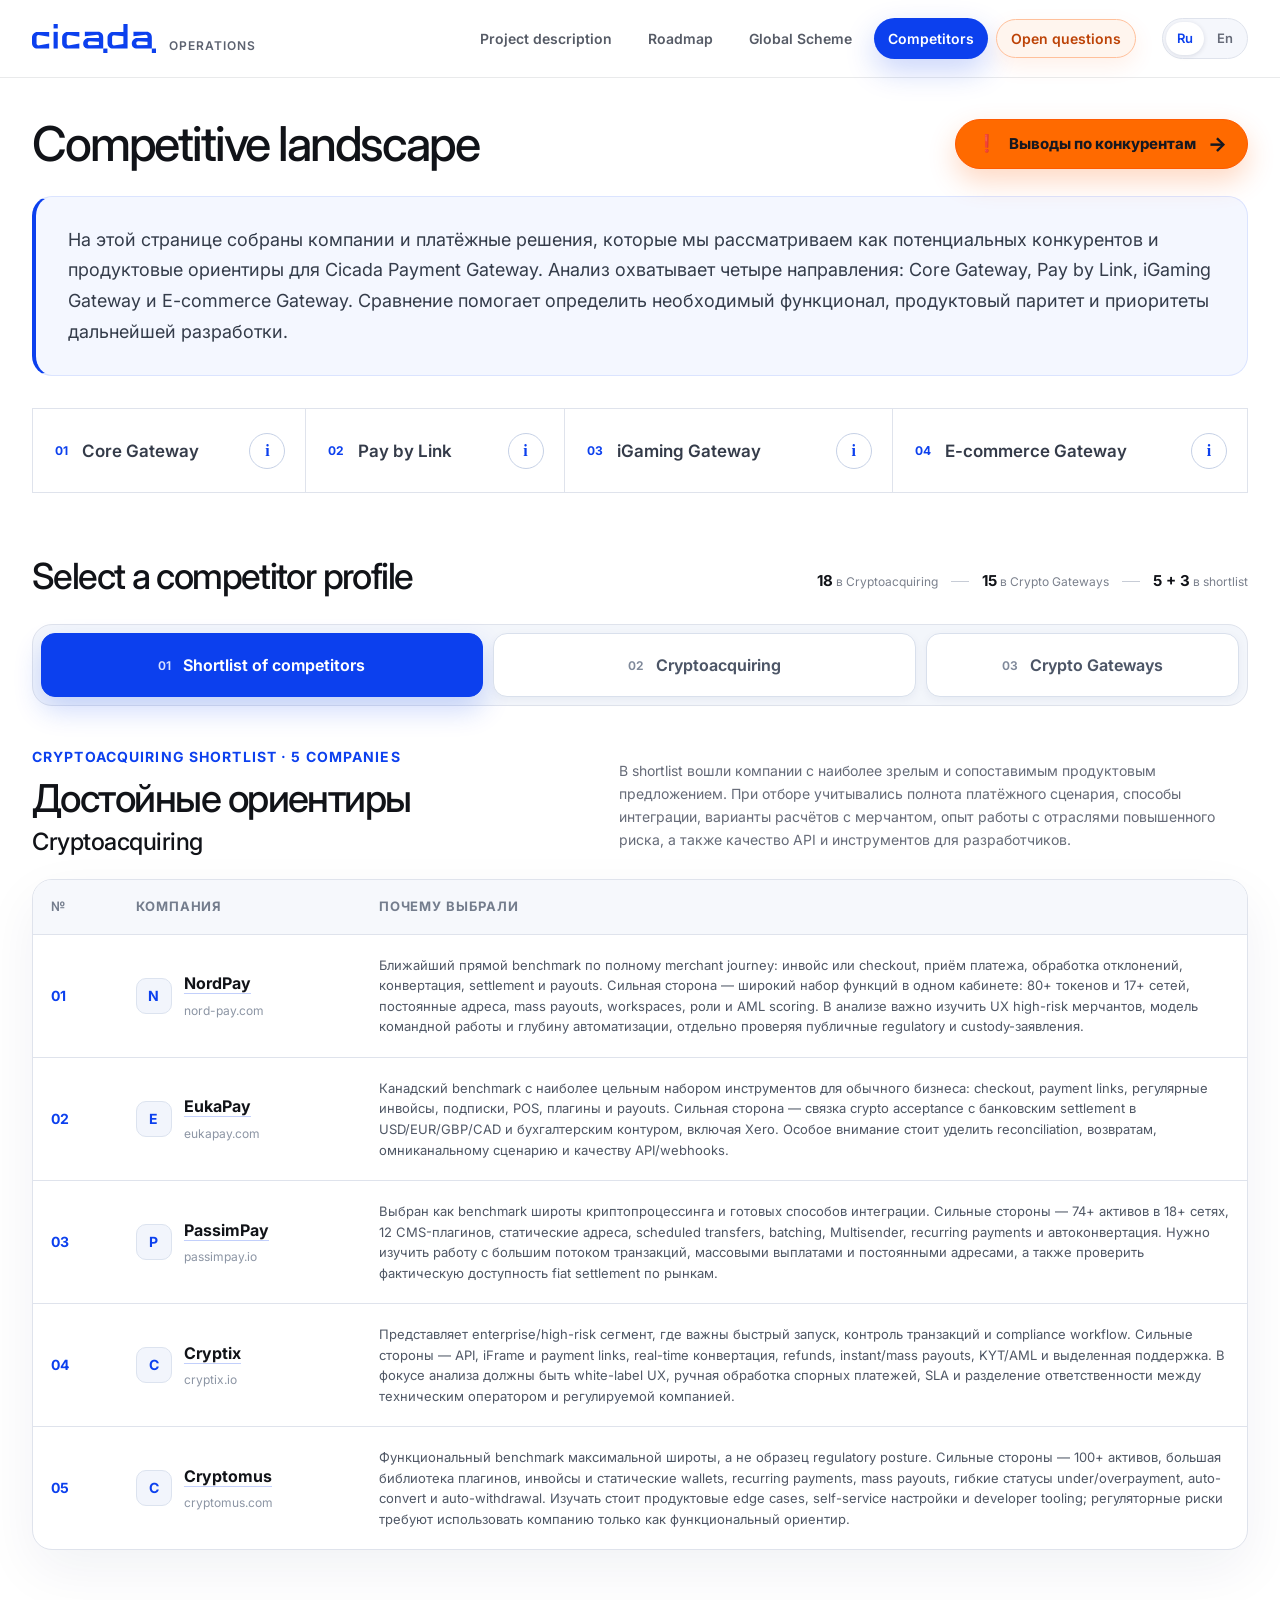
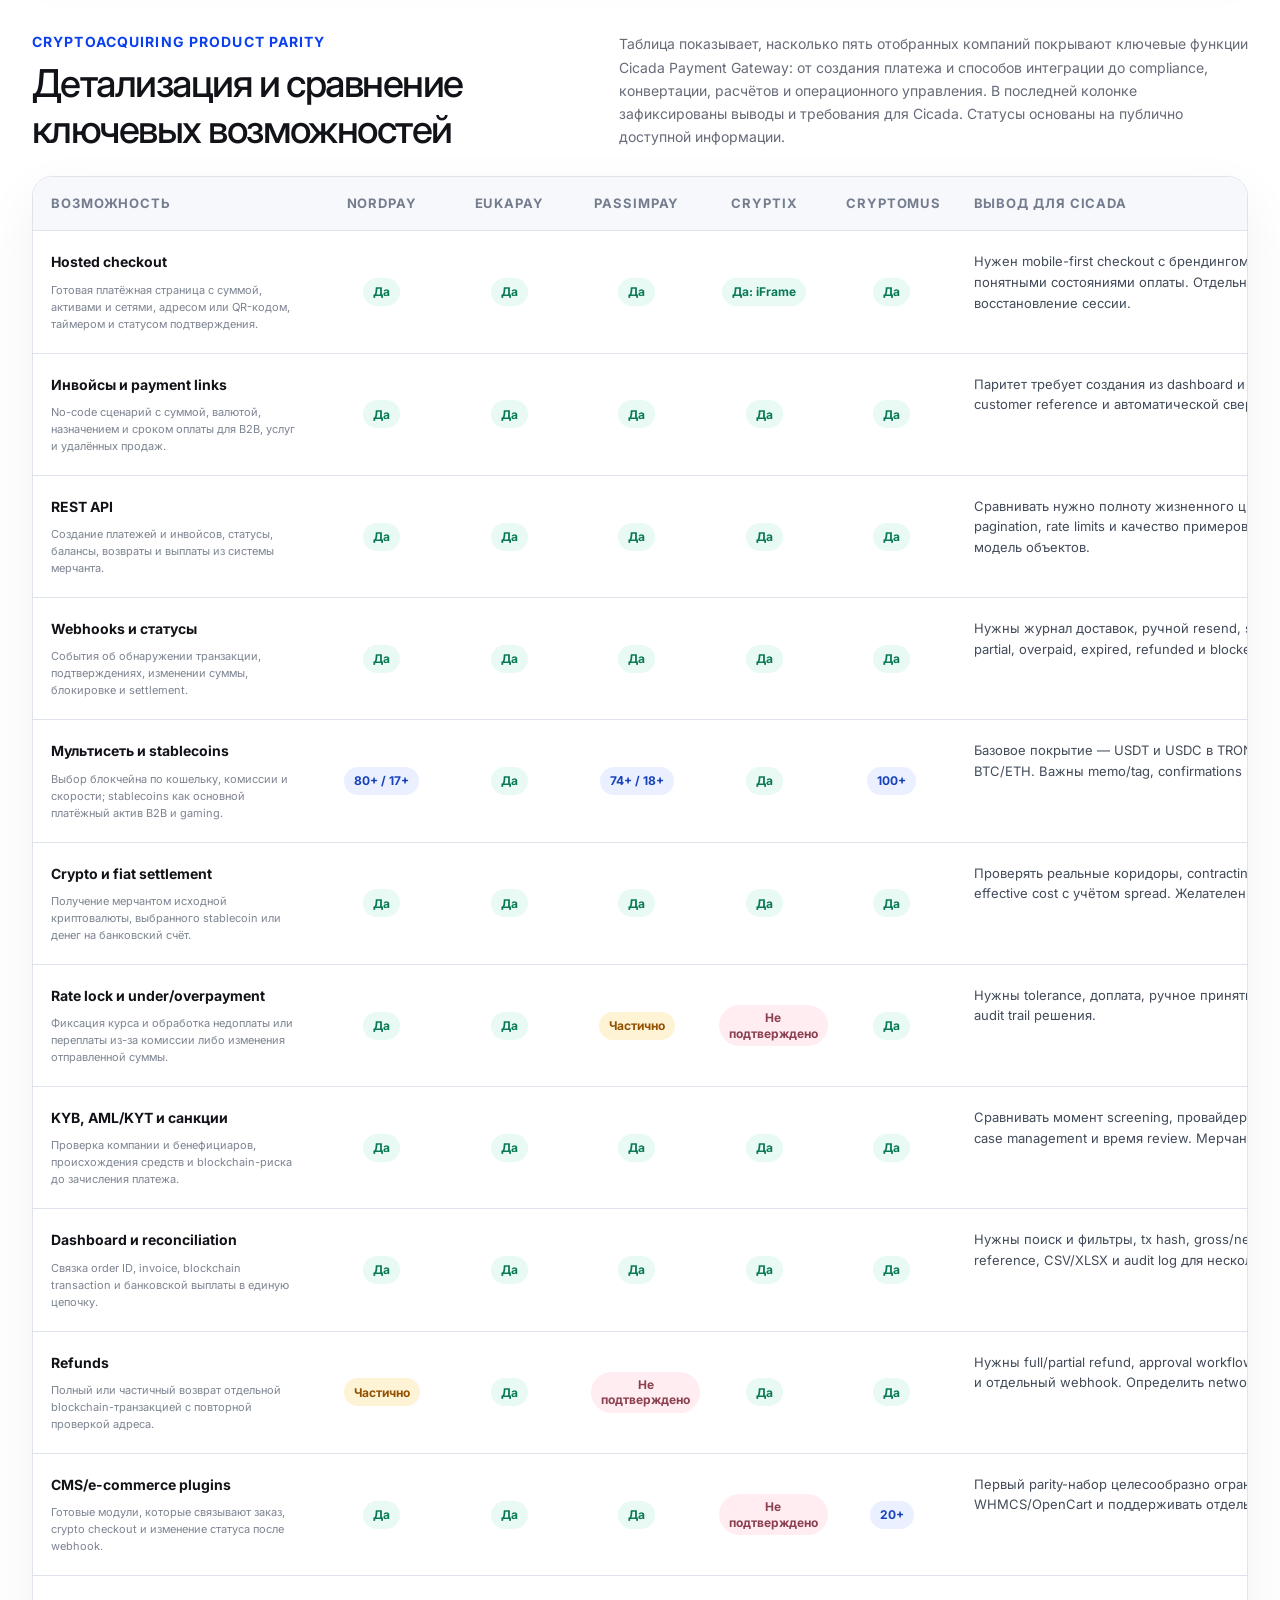
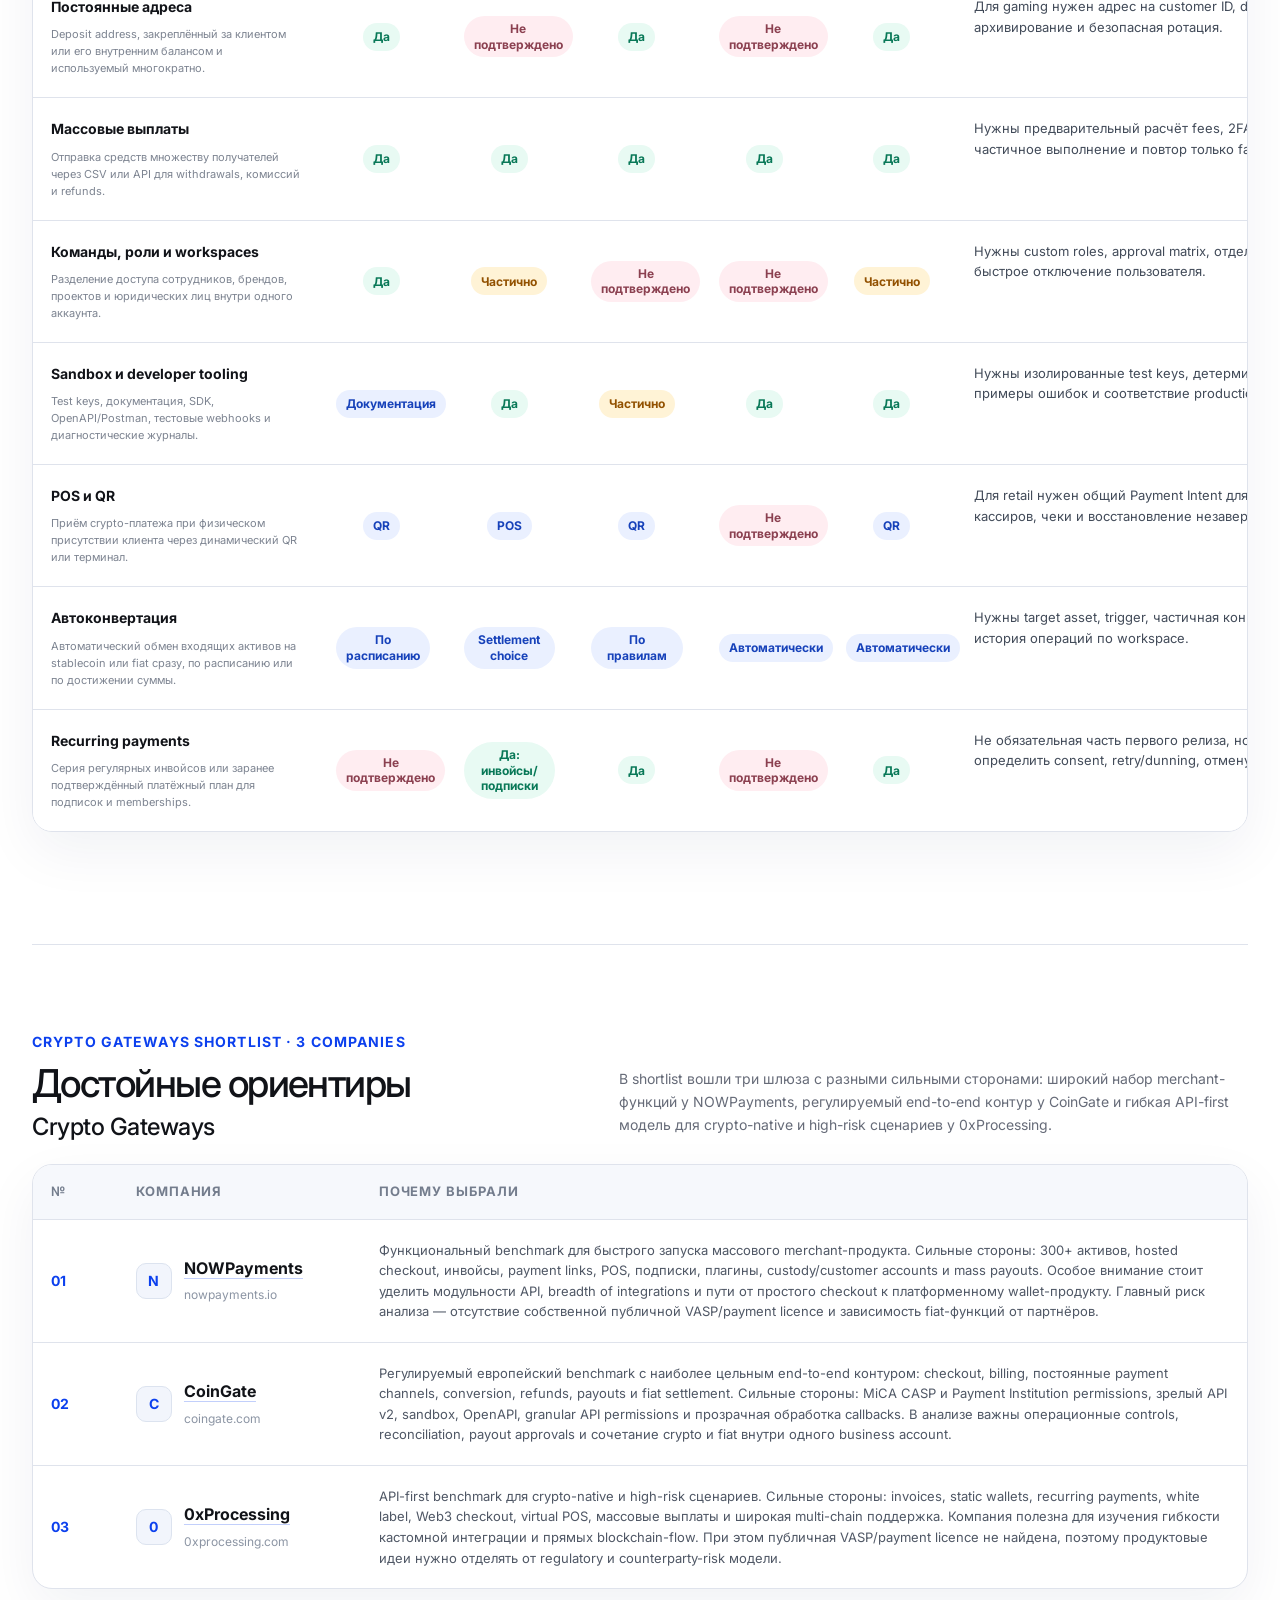
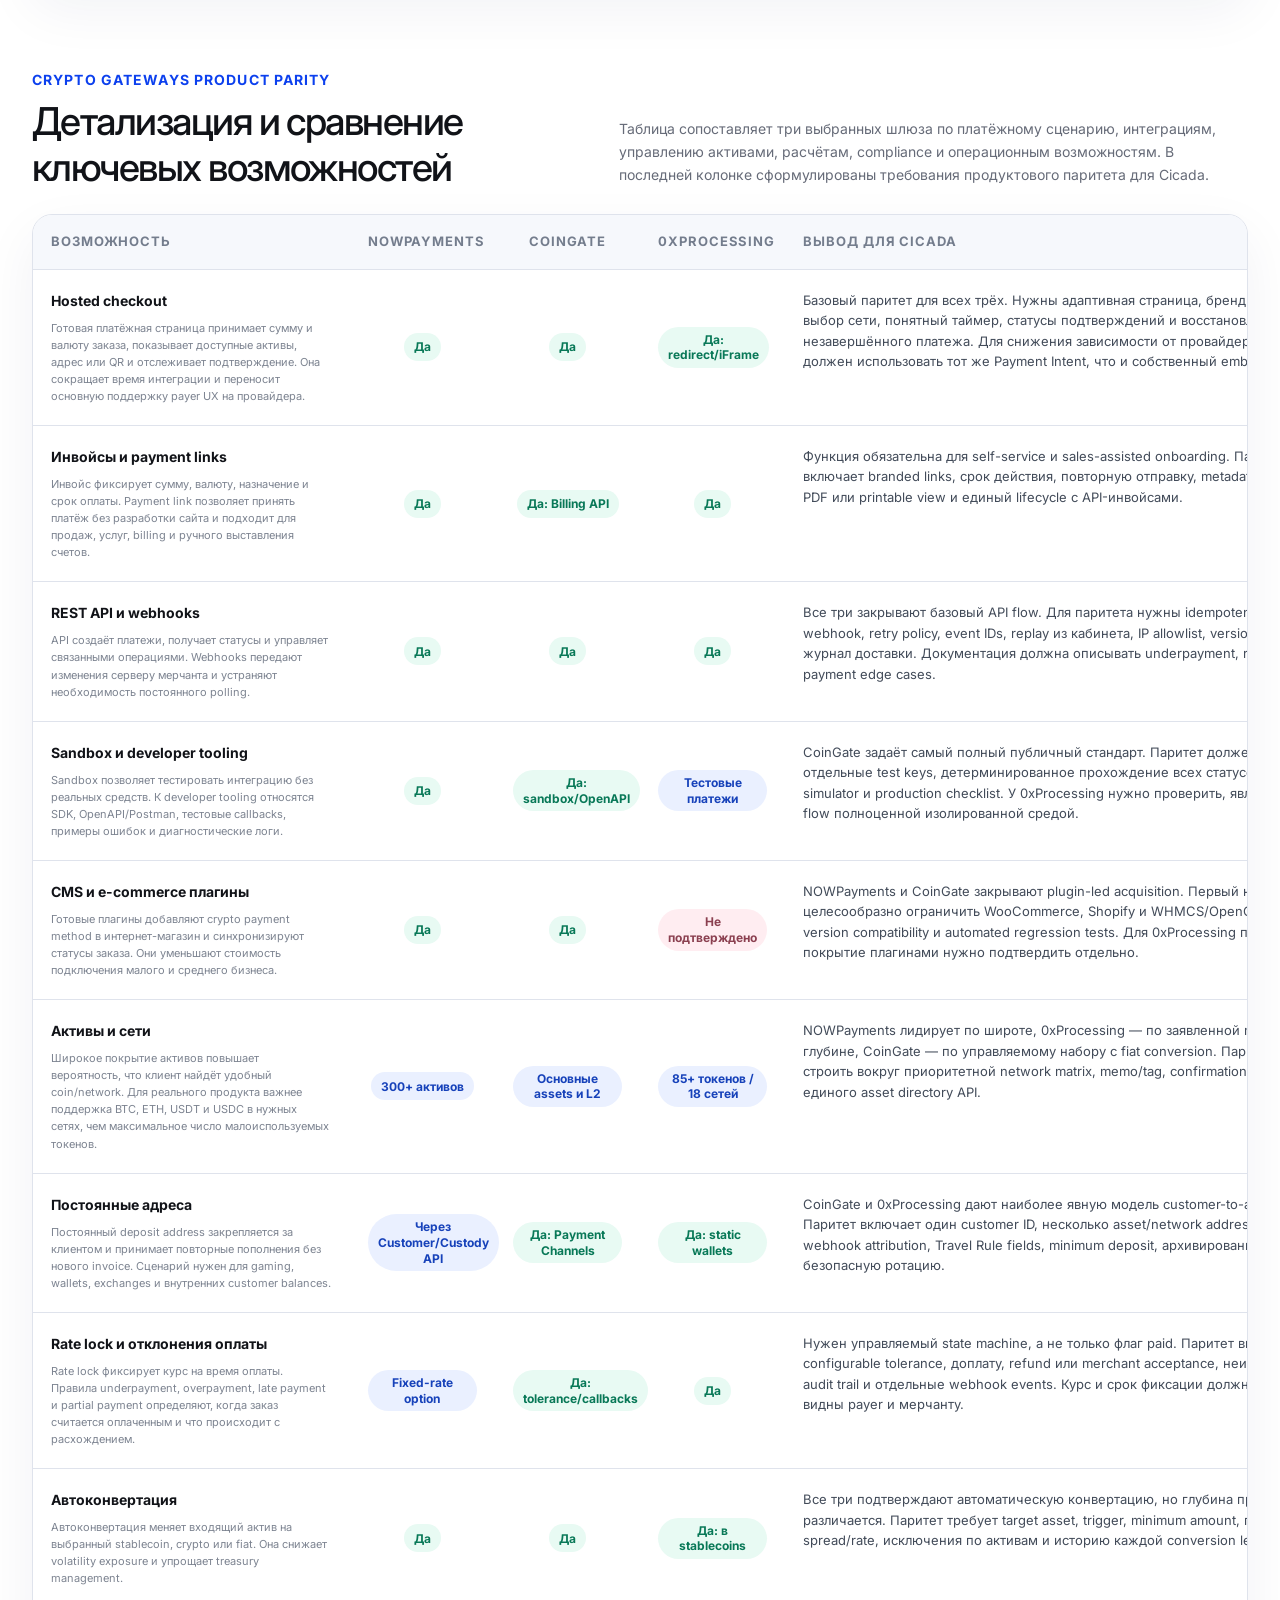
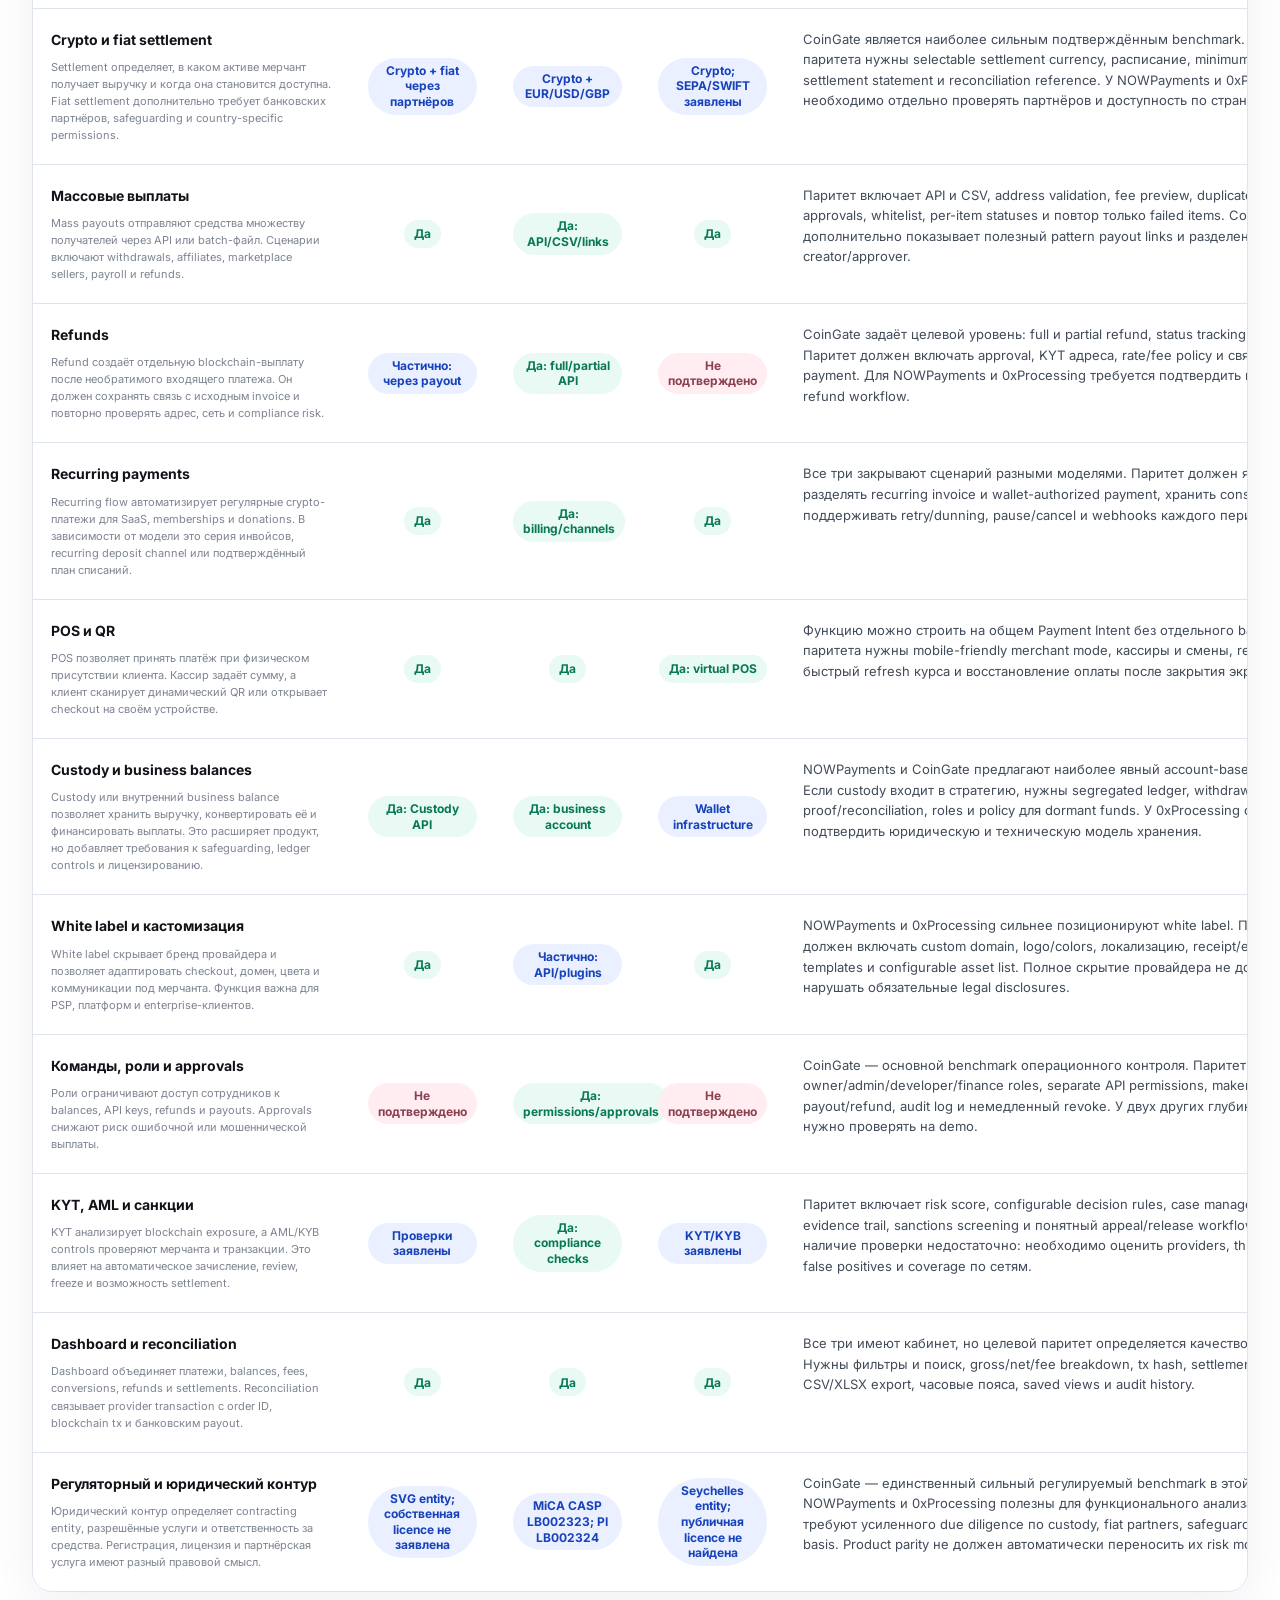
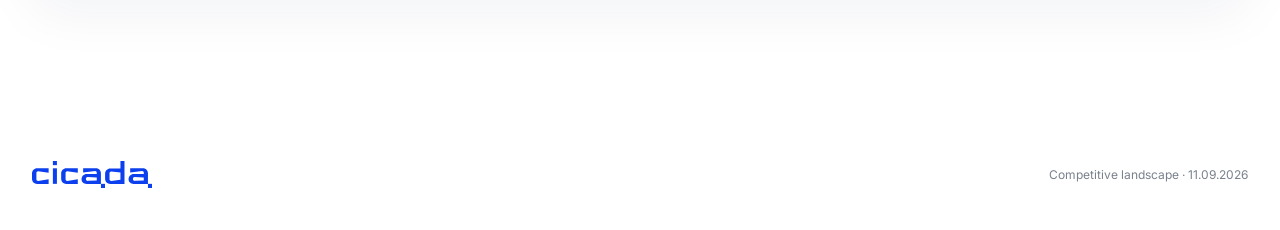
==== commit 7f2df55f: "Add English translation and persistent Ru En language switcher" ====
--- a/public/competitors/index.html
+++ b/public/competitors/index.html
@@ -7,7 +7,9 @@
     <meta name="theme-color" content="#ff5a00" />
     <title>Competitors — Cicada Operations</title>
     <link rel="icon" href="../assets/favicon.svg?v=20260910-3" type="image/svg+xml" sizes="any" />
-    <link rel="stylesheet" href="../styles.css?v=20260911-49" />
+    <link rel="stylesheet" href="../styles.css?v=20260911-50" />
+    <script defer src="../locales/en.js?v=20260911-1"></script>
+    <script defer src="../i18n.js?v=20260911-1"></script>
     <script src="./competitors.js?v=20260911-7" defer></script>
   </head>
   <body>
--- a/public/styles.css
+++ b/public/styles.css
@@ -28,6 +28,11 @@
   backdrop-filter: blur(18px);
 }
 .brand { display: flex; align-items: flex-end; gap: 13px; }
+.language-selector { display: flex; align-items: center; flex: 0 0 auto; padding: 3px; border: 1px solid var(--line); border-radius: 999px; background: #f5f7fc; gap: 2px; margin-left: 12px; }
+.language-selector button { border: 0; background: transparent; color: #666b78; padding: 9px 10px; min-width: 38px; border-radius: 999px; font: 600 13px/1.2 Inter, Arial, sans-serif; cursor: pointer; transition: background .15s, color .15s; }
+.language-selector button[aria-pressed="true"] { color: var(--blue); background: white; box-shadow: 0 1px 5px rgb(7 20 49 / 12%); }
+.language-selector button:hover { color: var(--blue); }
+.language-selector button:focus-visible { outline: 2px solid var(--blue); outline-offset: 3px; }
 .brand img { width: 124px; height: auto; }
 .brand span { color: #5c6270; font-size: 12px; font-weight: 600; letter-spacing: .08em; text-transform: uppercase; }
 .site-nav { display: flex; align-items: center; gap: 8px; }
@@ -1011,6 +1016,23 @@
 .not-found-actions a { display: inline-flex; align-items: center; gap: 20px; padding: 14px 19px; border: 1px solid #cbd6f3; border-radius: 999px; color: var(--blue); font-size: 14px; font-weight: 750; }
 .not-found-actions .not-found-primary { color: #fff; border-color: var(--blue); background: var(--blue); box-shadow: 0 14px 32px rgb(12 64 238 / 20%); }
 
+/* Keep the language control visible without squeezing the main navigation. */
+.site-header:has(.language-selector) { gap: 14px; }
+.site-header:has(.language-selector) .site-nav { margin-left: auto; }
+.site-header:has(.language-selector) .nav-link { padding-inline: 14px; }
+@media (max-width: 1199px) {
+  .site-header:has(.language-selector) { display: grid; grid-template-columns: 1fr auto; gap: 8px 16px; padding: 12px 24px; }
+  .site-header:has(.language-selector) .brand { grid-column: 1; grid-row: 1; }
+  .site-header:has(.language-selector) .language-selector { grid-column: 2; grid-row: 1; margin: 0; }
+  .site-header:has(.language-selector) .site-nav { grid-column: 1 / -1; grid-row: 2; margin: 0; width: 100%; overflow-x: auto; gap: 6px; }
+  .site-header:has(.language-selector) .nav-link { font-size: 14px; padding: 10px 14px; flex: 0 0 auto; }
+}
+@media (max-width: 600px) {
+  .site-header:has(.language-selector) { padding-inline: 16px; }
+  .site-header:has(.language-selector) .brand img { width: 90px; }
+  .language-selector button { min-height: 36px; min-width: 40px; }
+}
+
 @media (max-width: 900px) {
   .not-found-main { min-height: auto; grid-template-columns: 1fr; gap: 32px; padding-block: 70px; }
   .not-found-code { font-size: clamp(130px, 32vw, 220px); }
